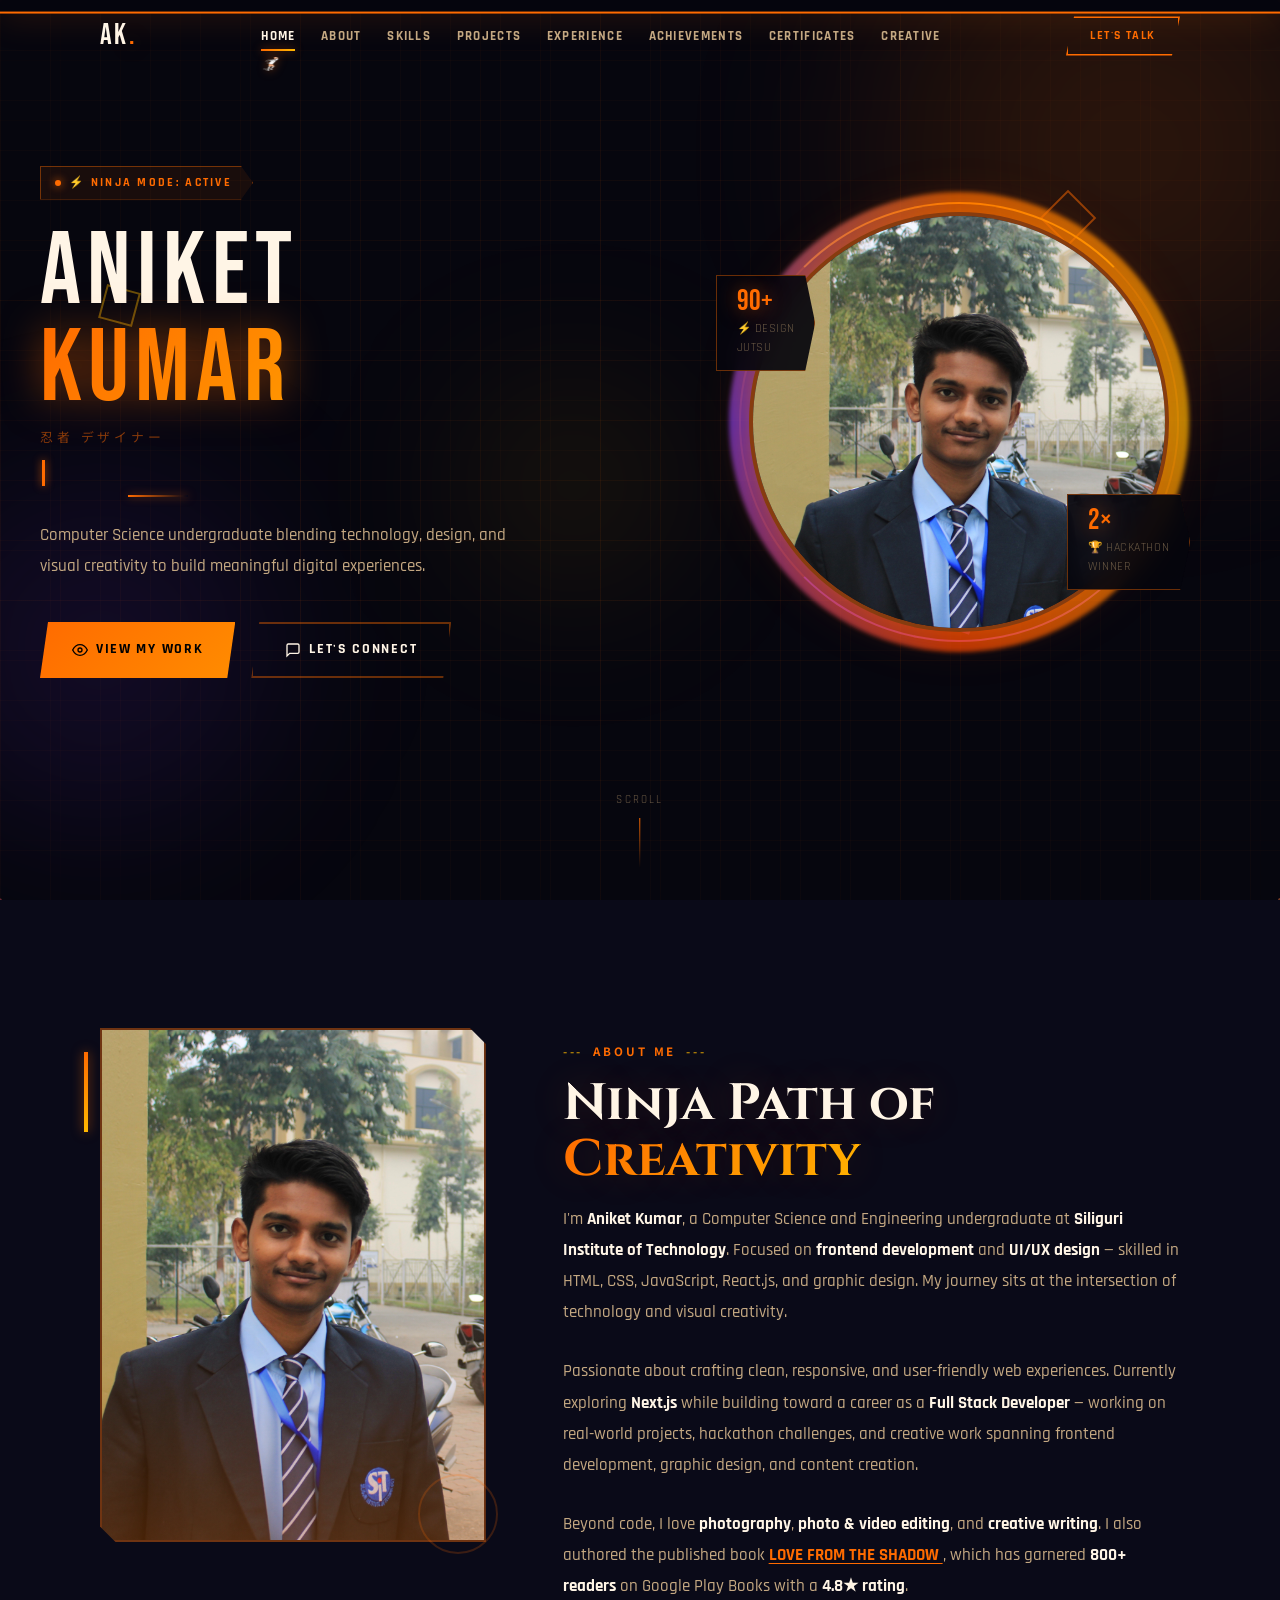
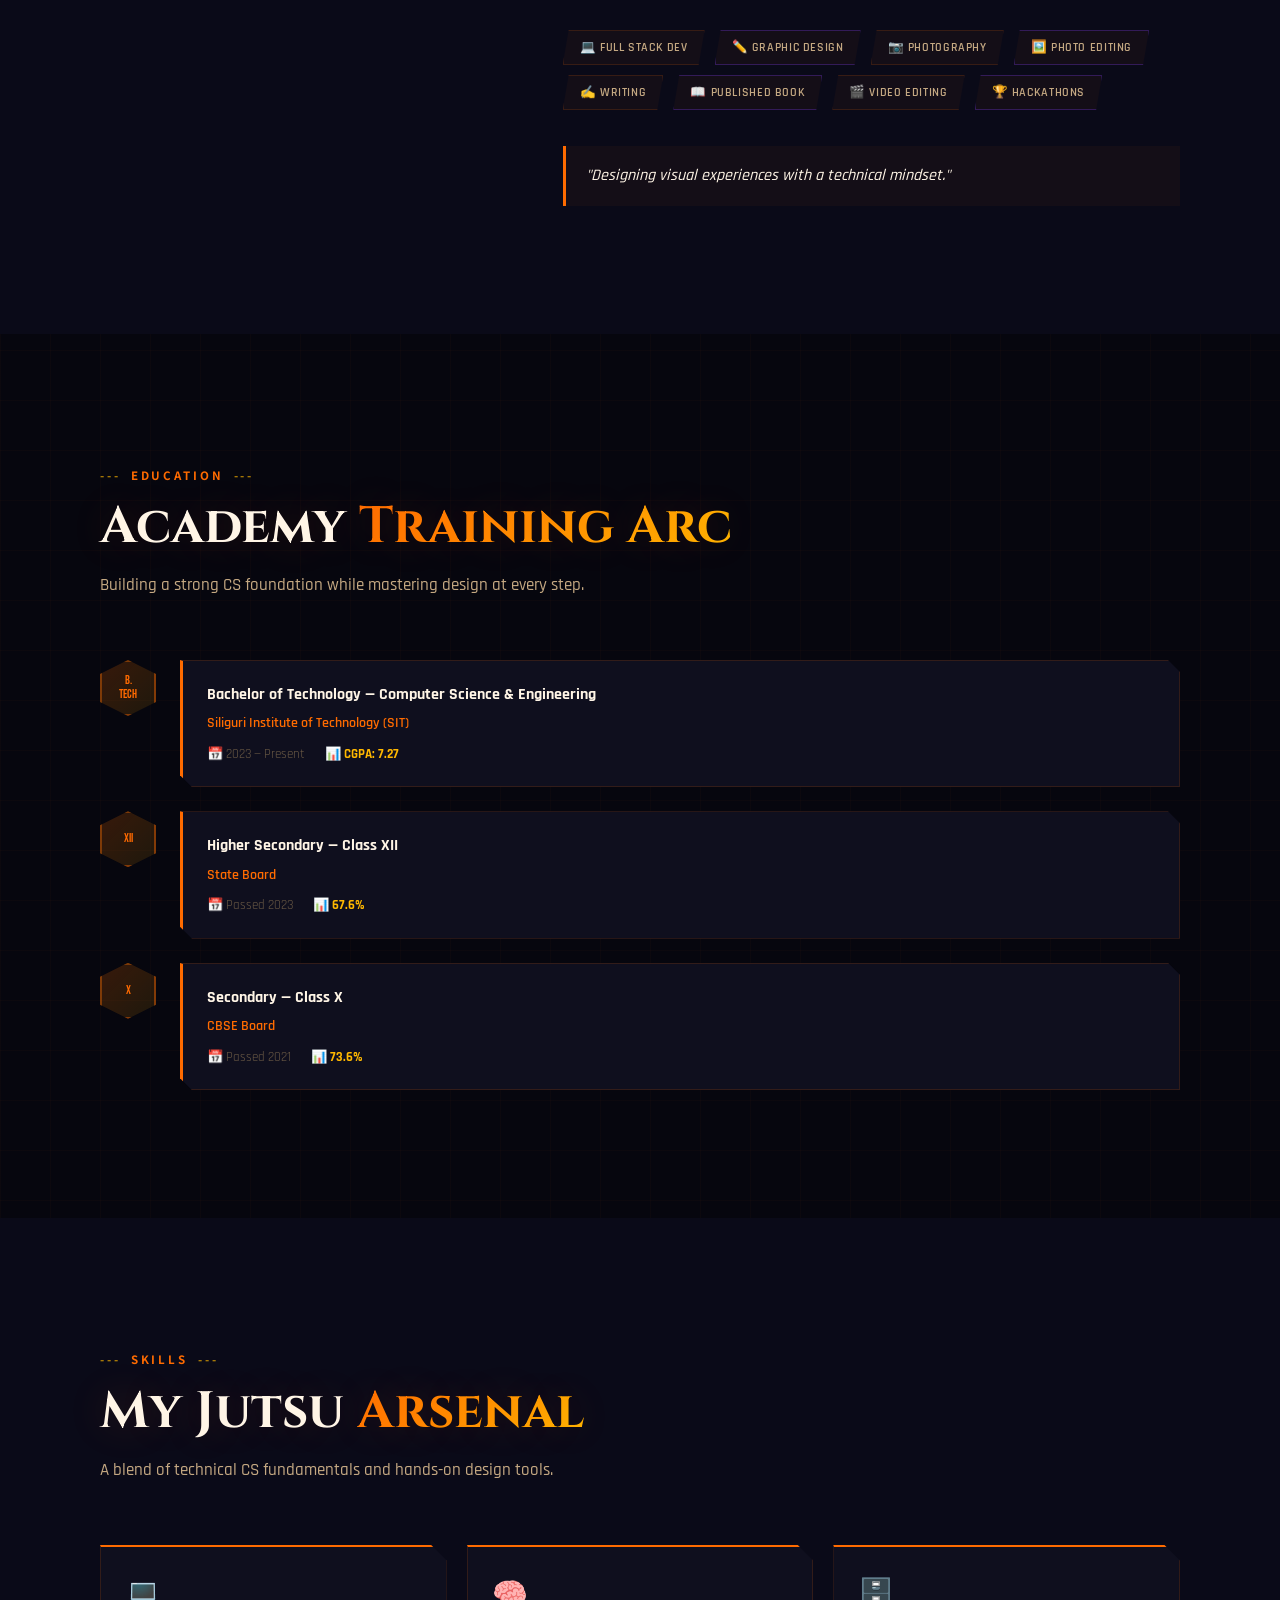
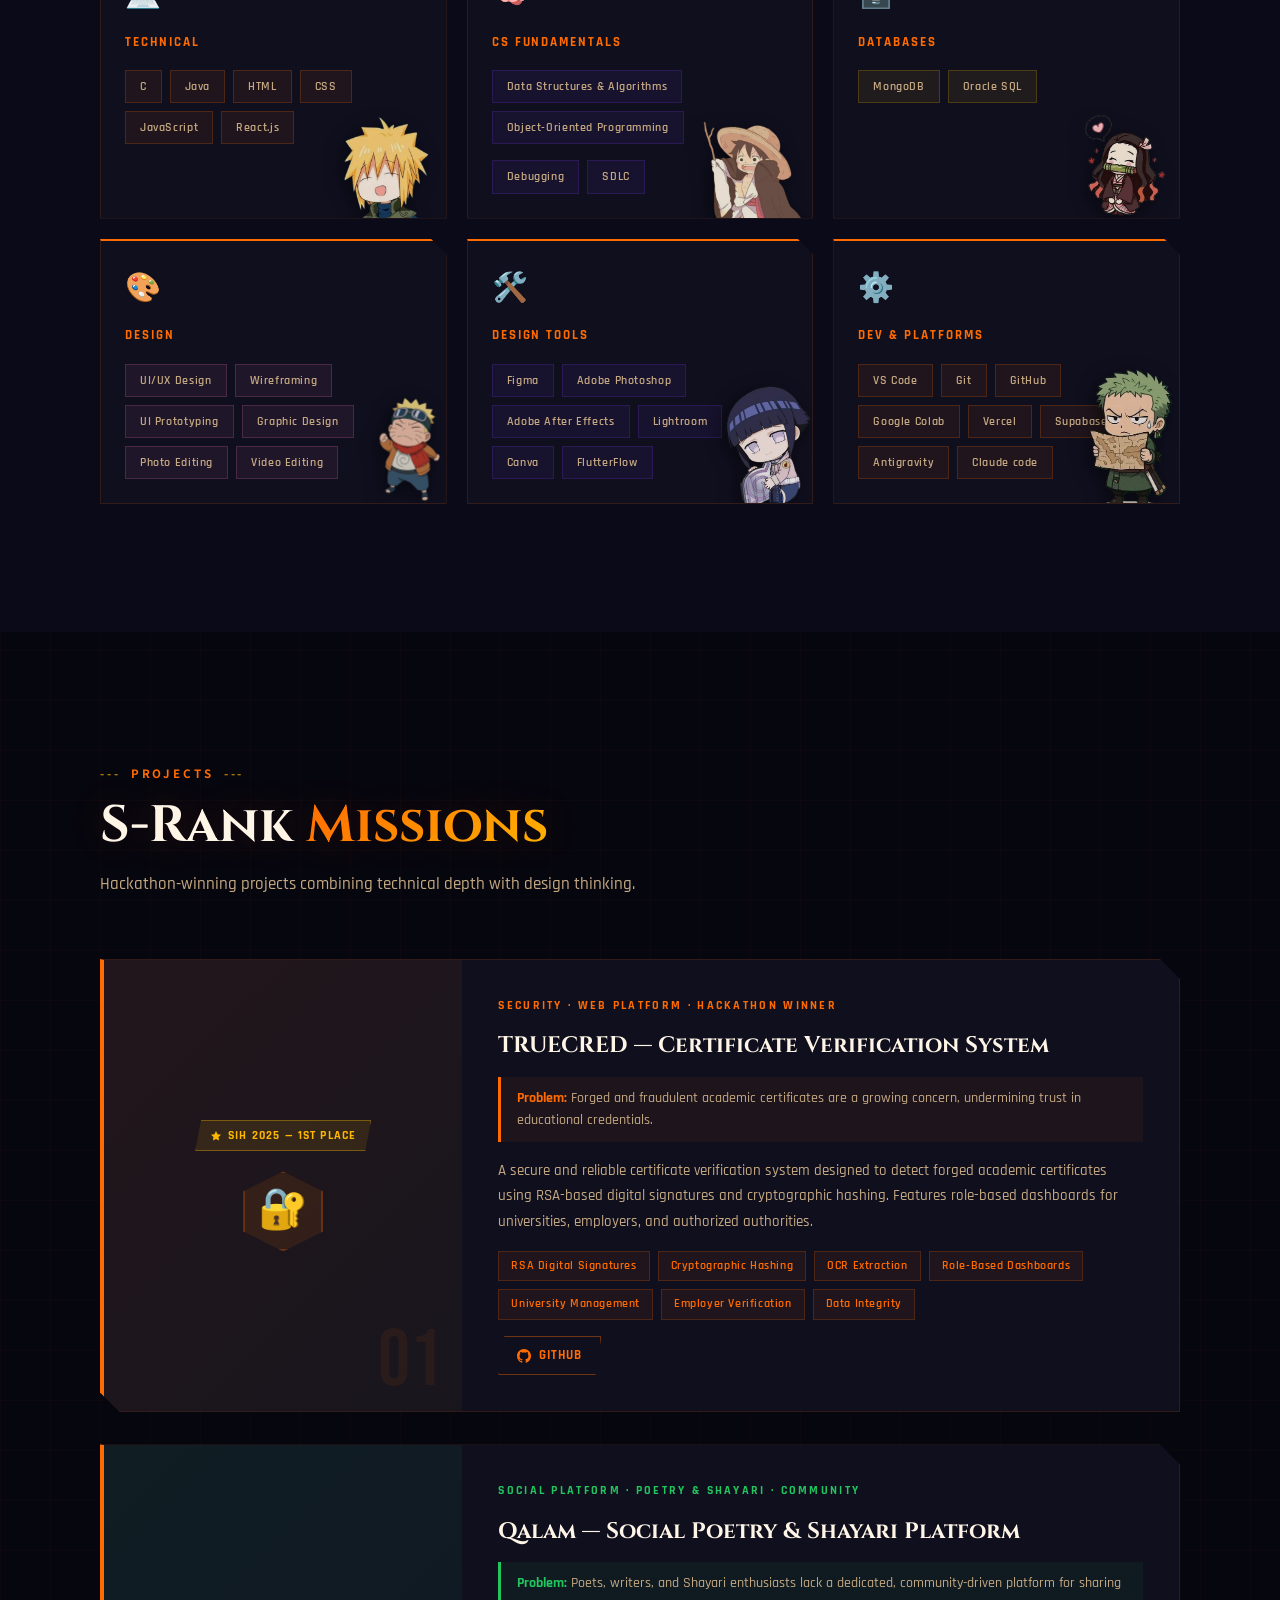
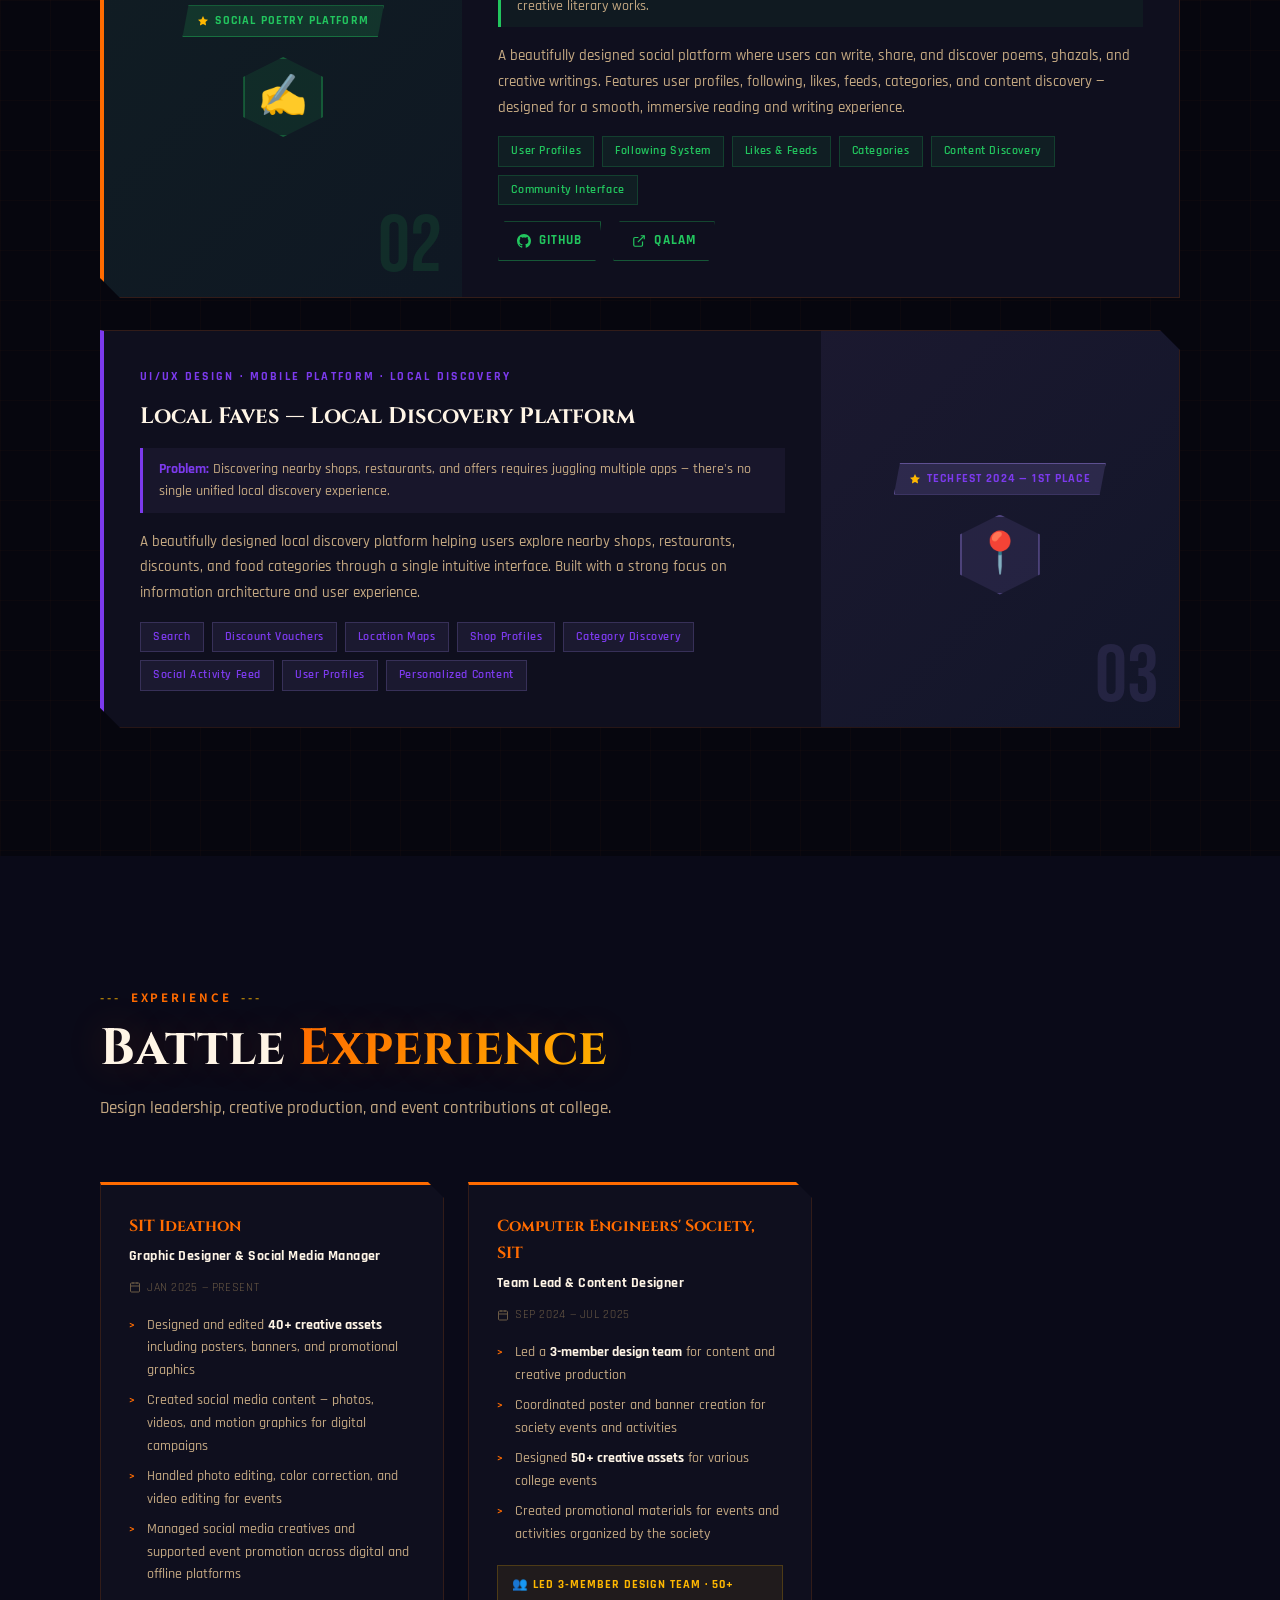
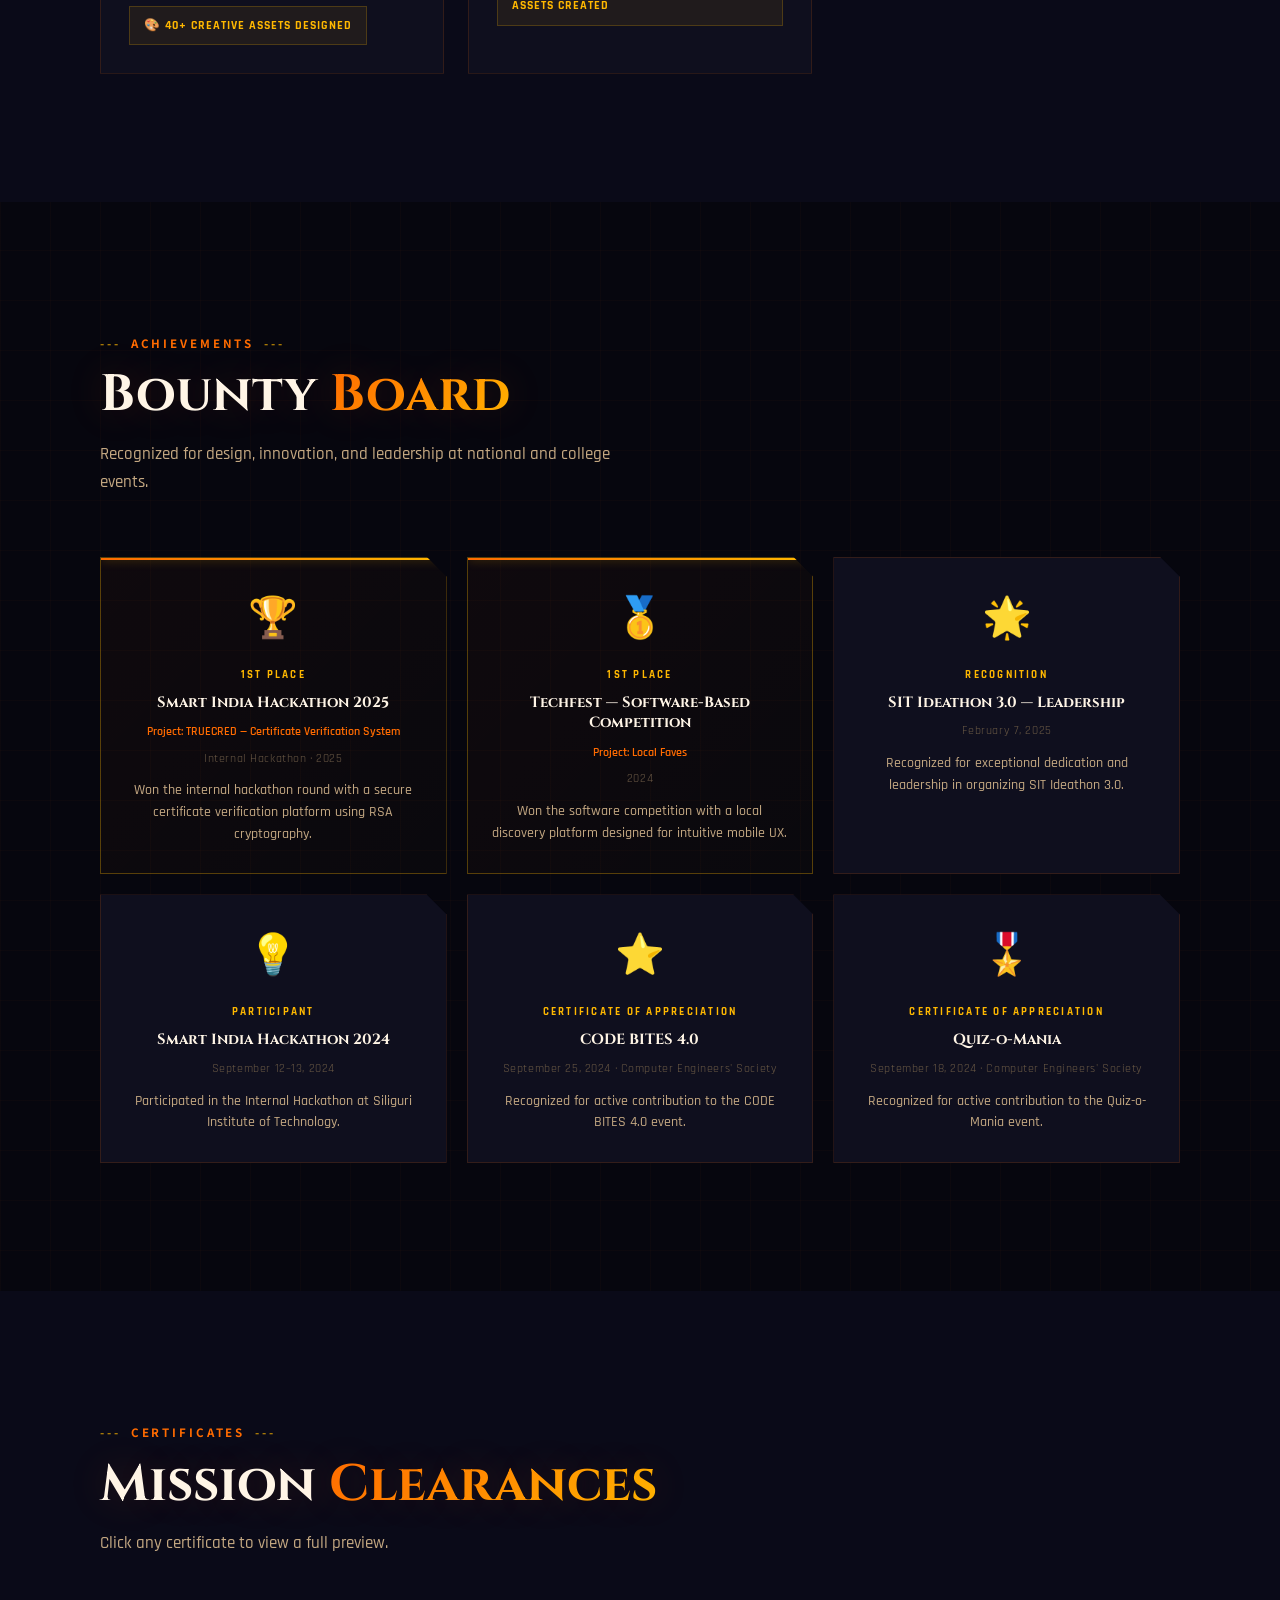
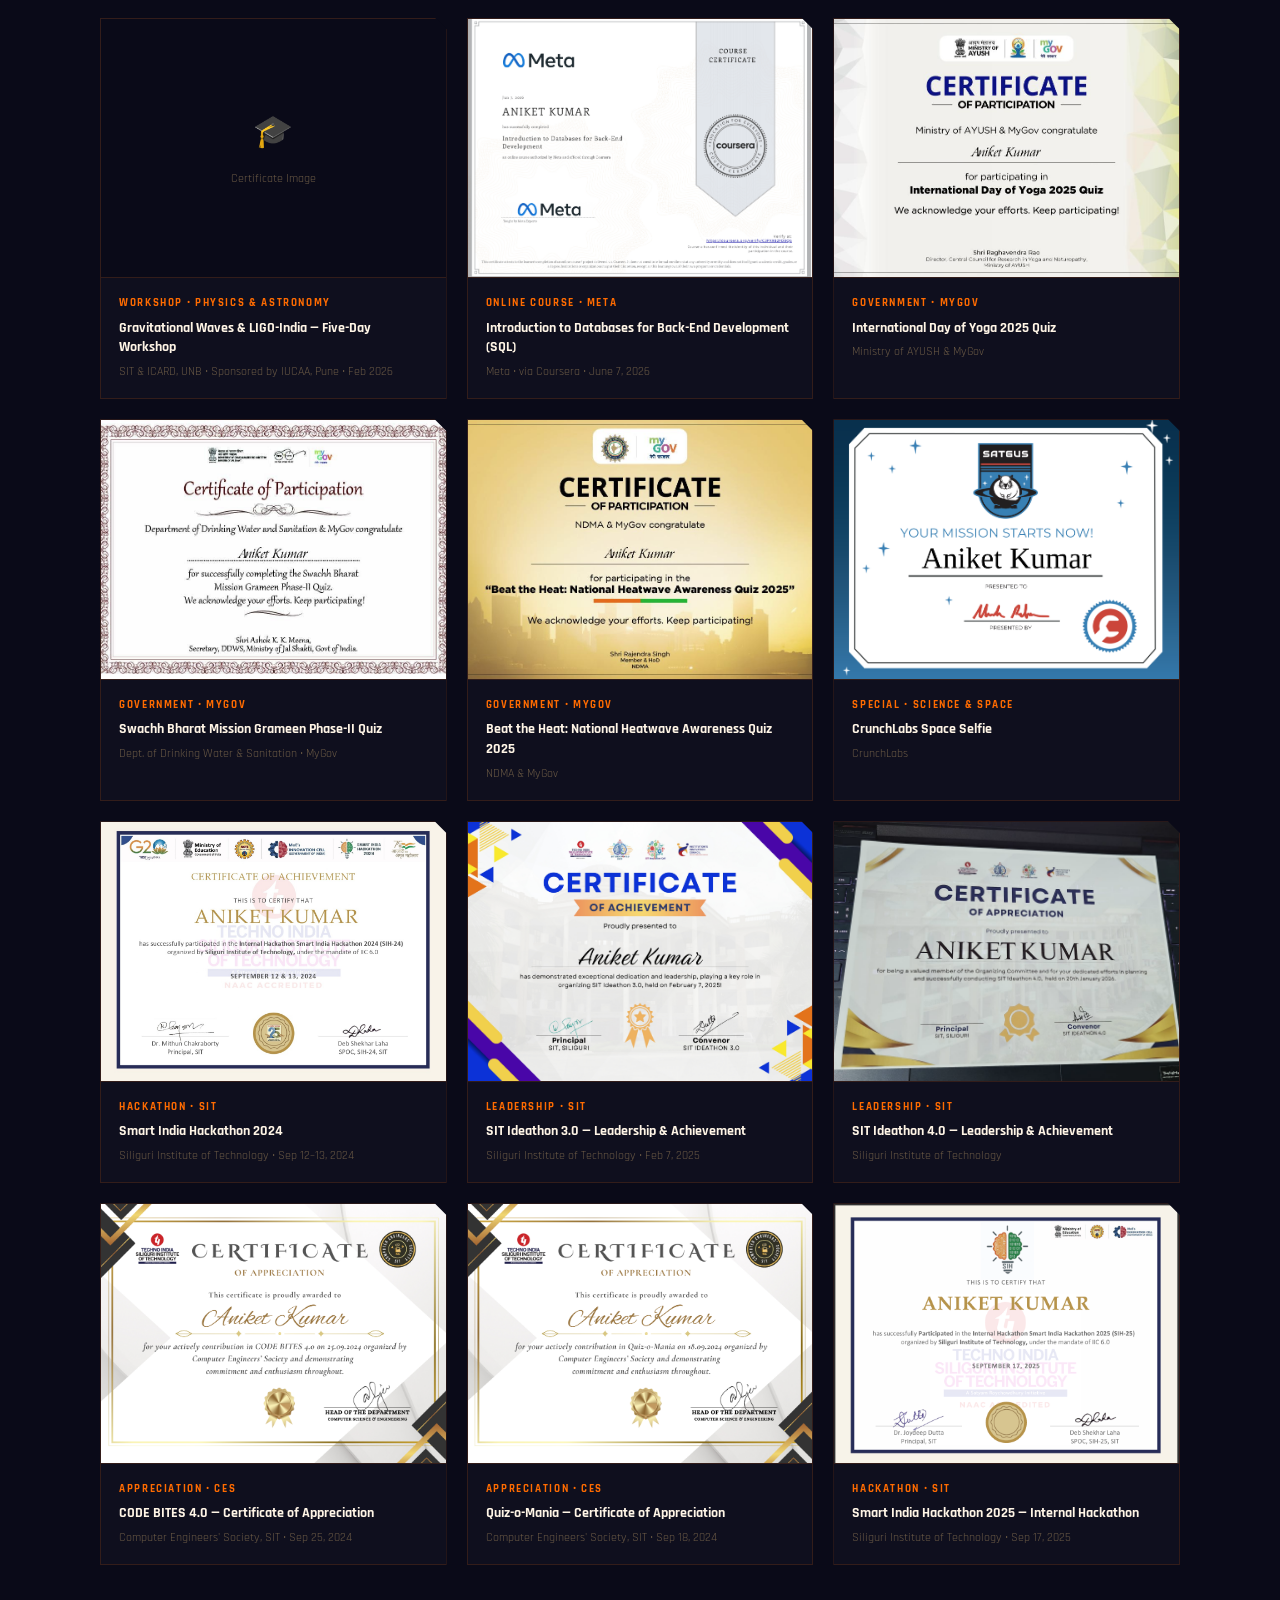
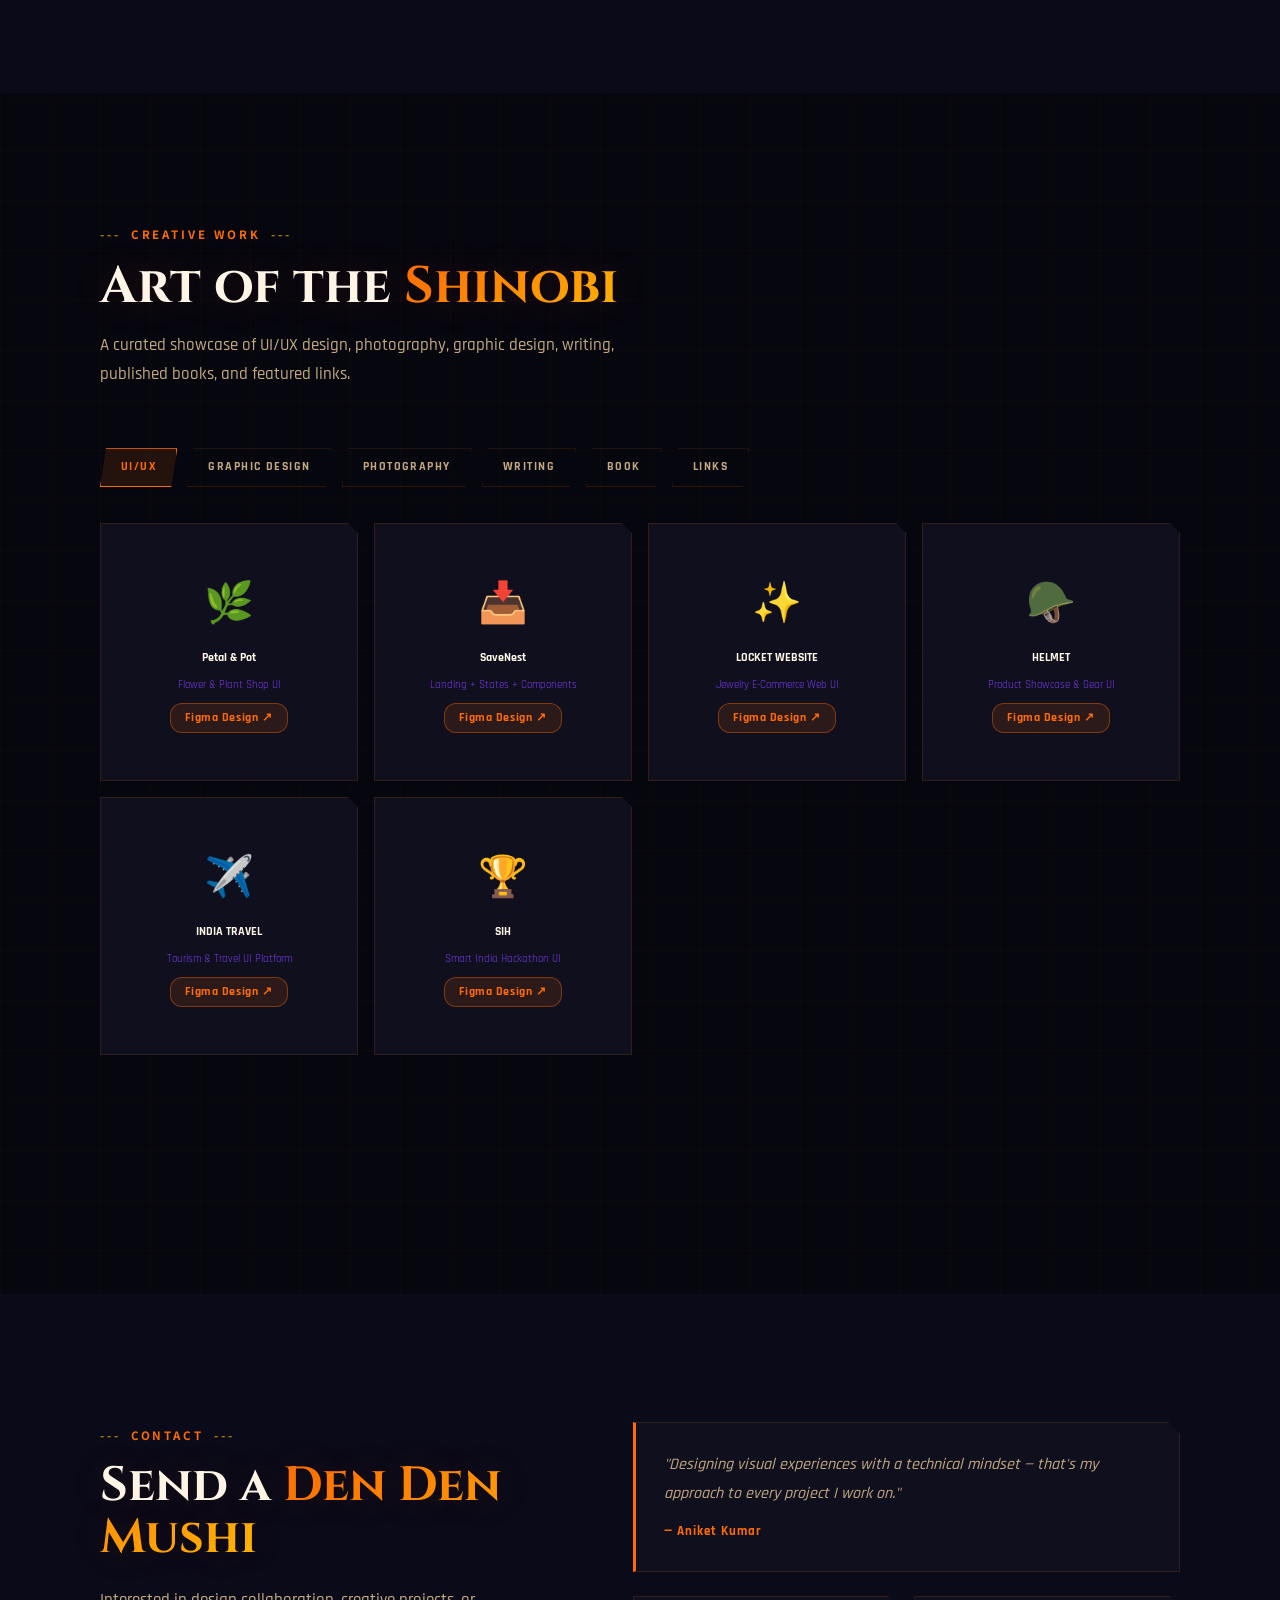
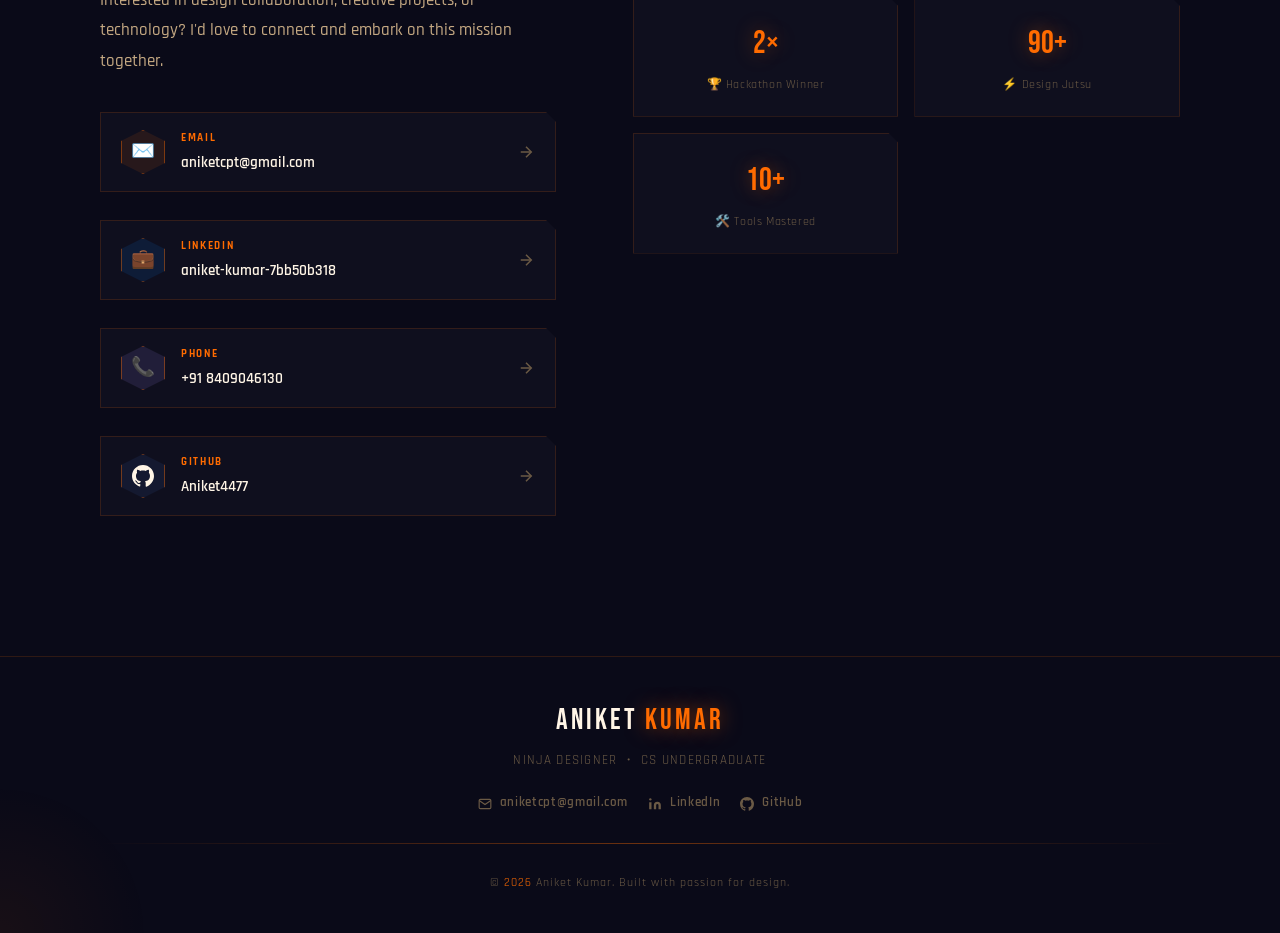
==== index.html @ dc0fbf89 "Update Book section card aspect ratio to 4:5" ====
<!DOCTYPE html>
<html lang="en">

<head>
  <meta charset="UTF-8" />
  <meta name="viewport" content="width=device-width, initial-scale=1.0" />
  <meta name="description"
    content="Aniket Kumar — Aspiring Full Stack Developer and Computer Science undergraduate. Portfolio showcasing web development, UI/UX design, graphic design, photography, and technology projects." />
  <meta name="keywords"
    content="Aniket Kumar, Full Stack Developer, Portfolio, Web Development, UI UX Design, Graphic Design, Photography, SIT, Computer Science" />
  <meta name="author" content="Aniket Kumar" />
  <meta property="og:title" content="Aniket Kumar — Aspiring Full Stack Developer" />
  <meta property="og:description"
    content="Computer Science undergraduate blending technology, web development, and visual creativity to build meaningful digital experiences." />
  <meta property="og:type" content="website" />
  <title>Aniket Kumar — Full Stack Developer & Designer | Portfolio</title>
  <link rel="stylesheet" href="style.css" />
  <link rel="preconnect" href="https://fonts.googleapis.com" />
  <link rel="preconnect" href="https://fonts.gstatic.com" crossorigin />
  <link
    href="https://fonts.googleapis.com/css2?family=Cinzel:wght@400;600;700;800;900&family=Noto+Sans+JP:wght@300;400;500;700;900&family=Rajdhani:wght@400;500;600;700&family=Bebas+Neue&family=Orbitron:wght@400;600;700;900&display=swap"
    rel="stylesheet" />
</head>

<body>

  <!-- Scroll progress bar -->
  <div id="scroll-progress" role="progressbar" aria-label="Page scroll progress"></div>

  <!-- Particle canvas -->
  <canvas id="particles-canvas" aria-hidden="true"></canvas>

  <!-- ============================================================
     NAVIGATION
     ============================================================ -->
  <nav id="navbar" role="navigation" aria-label="Main navigation">
    <div class="container nav-inner">
      <a href="#home" class="nav-logo" aria-label="Aniket Kumar — Home">AK<span>.</span></a>

      <ul class="nav-links" role="list" style="position: relative;">
        <li id="ninja-runner-container"
          style="position: absolute; top: 28px; left: 0; pointer-events: none; transition: left 0.4s cubic-bezier(0.34, 1.56, 0.64, 1); opacity: 0; z-index: 10;">
          <img id="ninja-runner" src="ninja.gif" alt=""
            style="height: 30px; width: auto; filter: drop-shadow(0 0 5px rgba(255,107,0,0.5)); transform: scaleX(-1);" />
        </li>
        <li><a href="#home" class="nav-link" data-section="home">Home</a></li>
        <li><a href="#about" class="nav-link" data-section="about">About</a></li>
        <li><a href="#skills" class="nav-link" data-section="skills">Skills</a></li>
        <li><a href="#projects" class="nav-link" data-section="projects">Projects</a></li>
        <li><a href="#experience" class="nav-link" data-section="experience">Experience</a></li>
        <li><a href="#achievements" class="nav-link" data-section="achievements">Achievements</a></li>
        <li><a href="#certificates" class="nav-link" data-section="certificates">Certificates</a></li>
        <li><a href="#creative" class="nav-link" data-section="creative">Creative</a></li>
      </ul>

      <a href="#contact" class="nav-cta" aria-label="Go to contact section">Let's Talk</a>

      <button id="nav-hamburger" class="nav-hamburger" aria-label="Toggle mobile menu" aria-expanded="false"
        aria-controls="nav-mobile">
        <span></span>
        <span></span>
        <span></span>
      </button>
    </div>
  </nav>

  <!-- Mobile menu -->
  <div id="nav-mobile" class="nav-mobile" role="menu" aria-label="Mobile navigation">
    <a href="#home" class="nav-link" role="menuitem">Home</a>
    <a href="#about" class="nav-link" role="menuitem">About</a>
    <a href="#skills" class="nav-link" role="menuitem">Skills</a>
    <a href="#projects" class="nav-link" role="menuitem">Projects</a>
    <a href="#experience" class="nav-link" role="menuitem">Experience</a>
    <a href="#achievements" class="nav-link" role="menuitem">Achievements</a>
    <a href="#certificates" class="nav-link" role="menuitem">Certificates</a>
    <a href="#creative" class="nav-link" role="menuitem">Creative Work</a>
    <a href="#contact" class="nav-link" role="menuitem">Contact</a>
  </div>


  <!-- ============================================================
     HERO SECTION
     ============================================================ -->
  <section id="home" class="section" aria-label="Introduction">
    <!-- Hover Spotlight Background -->
    <div id="hover-background" aria-hidden="true"></div>

    <!-- Background effects -->
    <div class="hero-orb hero-orb-1" aria-hidden="true"></div>
    <div class="hero-orb hero-orb-2" aria-hidden="true"></div>
    <div class="hero-orb hero-orb-3" aria-hidden="true"></div>

    <div class="hero-shape hero-shape-1" aria-hidden="true"></div>
    <div class="hero-shape hero-shape-2" aria-hidden="true"></div>
    <div class="hero-shape hero-shape-3" aria-hidden="true"></div>
    <div class="hero-shape hero-shape-4" aria-hidden="true"></div>

    <div class="container hero-inner">

      <!-- Text side -->
      <div class="hero-text">
        <div class="hero-badge" aria-label="Status">
          <span class="dot" aria-hidden="true"></span>
          ⚡ Ninja Mode: Active
        </div>

        <h1 class="hero-name">
          ANIKET<br><span class="highlight">KUMAR</span>
        </h1>
        <!-- Anime JP subtitle -->
        <div
          style="font-family:'Noto Sans JP',sans-serif; font-size:0.8rem; letter-spacing:0.3em; color:rgba(255,107,0,0.5); margin-bottom:4px; margin-top:-8px;">
          忍者 デザイナー</div>

        <p class="hero-role" aria-live="polite">
          <span id="typewriter" aria-label="Aspiring Full Stack Developer"></span><span class="cursor"
            aria-hidden="true"></span>
        </p>

        <p class="hero-tagline">
          Computer Science undergraduate blending technology, design, and visual
          creativity to build meaningful digital experiences.
        </p>

        <div class="hero-actions">
          <a href="#projects" class="btn btn-primary" id="hero-view-work">
            <svg width="16" height="16" fill="none" stroke="currentColor" stroke-width="2" viewBox="0 0 24 24"
              aria-hidden="true">
              <path d="M1 12s4-8 11-8 11 8 11 8-4 8-11 8-11-8-11-8z" />
              <circle cx="12" cy="12" r="3" />
            </svg>
            View My Work
          </a>
          <a href="#contact" class="btn btn-outline" id="hero-connect">
            <svg width="16" height="16" fill="none" stroke="currentColor" stroke-width="2" viewBox="0 0 24 24"
              aria-hidden="true">
              <path d="M21 15a2 2 0 0 1-2 2H7l-4 4V5a2 2 0 0 1 2-2h14a2 2 0 0 1 2 2z" />
            </svg>
            Let's Connect
          </a>
        </div>
      </div>

      <!-- Visual side -->
      <div class="hero-visual">
        <div class="hero-photo-wrap">
          <div class="hero-photo-bg" aria-hidden="true"></div>
          <div class="hero-photo-inner">
            <!-- Replace me.jpg with the actual photo file -->
            <img src="me.jpg" alt="Aniket Kumar — Full Stack Developer &amp; Designer"
              onerror="this.style.display='none'; this.nextElementSibling.style.display='flex';" />
            <div class="hero-photo-placeholder" style="display:none;" aria-hidden="true">
              <svg viewBox="0 0 24 24" fill="none" stroke="currentColor" stroke-width="1.5">
                <path d="M20 21v-2a4 4 0 0 0-4-4H8a4 4 0 0 0-4 4v2" />
                <circle cx="12" cy="7" r="4" />
              </svg>
              <span>Add me.jpg to the<br>portfolio folder</span>
            </div>
          </div>

          <!-- Floating stat cards -->
          <div class="hero-stat hero-stat-1" aria-label="2 hackathon wins">
            <div class="hero-stat-num">2×</div>
            <div class="hero-stat-label">🏆 Hackathon<br>Winner</div>
          </div>
          <div class="hero-stat hero-stat-2" aria-label="50+ design assets created">
            <div class="hero-stat-num">90+</div>
            <div class="hero-stat-label">⚡ Design<br>Jutsu</div>
          </div>
        </div>
      </div>

    </div>

    <div class="hero-scroll" aria-hidden="true">
      <span>Scroll</span>
      <div class="hero-scroll-line"></div>
    </div>
  </section>


  <!-- ============================================================
     ABOUT SECTION
     ============================================================ -->
  <section id="about" class="section section--alt" aria-label="About Aniket Kumar">
    <div class="container">
      <div class="about-grid">

        <!-- Photo col -->
        <div class="about-photo-col reveal-left">
          <div class="about-accent-bar" aria-hidden="true"></div>
          <div class="about-photo-frame">
            <img src="me.jpg" alt="Aniket Kumar in SIT college formal attire"
              onerror="this.style.display='none'; this.nextElementSibling.style.display='flex';" />
            <div class="about-placeholder" style="display:none;" aria-hidden="true">
              <svg width="48" height="48" viewBox="0 0 24 24" fill="none" stroke="currentColor" stroke-width="1.5"
                style="opacity:0.4">
                <path d="M20 21v-2a4 4 0 0 0-4-4H8a4 4 0 0 0-4 4v2" />
                <circle cx="12" cy="7" r="4" />
              </svg>
              <span>Add me.jpg to<br>the portfolio folder</span>
            </div>
          </div>
          <div class="about-accent-dot" aria-hidden="true"></div>
        </div>

        <!-- Text col -->
        <div class="about-text reveal-right">
          <div class="section-label" aria-hidden="true">About Me</div>
          <h2 class="section-title">Ninja Path of <span>Creativity</span></h2>

          <p class="about-bio">
            I'm <strong>Aniket Kumar</strong>, a Computer Science and Engineering undergraduate at
            <strong>Siliguri Institute of Technology</strong>. Focused on <strong>frontend development</strong>
            and <strong>UI/UX design</strong> — skilled in HTML, CSS, JavaScript, React.js, and graphic design.
            My journey sits at the intersection of technology and visual creativity.
          </p>
          <p class="about-bio">
            Passionate about crafting clean, responsive, and user-friendly web experiences. Currently
            exploring <strong>Next.js</strong> while building toward a career as a
            <strong>Full Stack Developer</strong> — working on real-world projects, hackathon challenges,
            and creative work spanning frontend development, graphic design, and content creation.
          </p>
          <p class="about-bio">
            Beyond code, I love <strong>photography</strong>, <strong>photo &amp; video editing</strong>, and <strong>creative writing</strong>.
            I also authored the published book
            <a href="https://play.google.com/store/books/details/Aniket_Kumar_LOVE_FROM_THE_SHADOW?id=5kbOEQAAQBAJ&hl=en_IN"
              target="_blank" rel="noopener noreferrer" class="book-highlight-link"
              style="color: var(--chakra-orange); font-weight: 700; text-decoration: underline; text-underline-offset: 3px;"
              aria-label="Read Love From The Shadow on Google Play Books (opens in new tab)">
              LOVE FROM THE SHADOW
            </a>, which has garnered <strong>800+ readers</strong> on Google Play Books with a
            <strong>4.8★ rating</strong>.
          </p>

          <!-- Interest chips -->
          <div class="about-interests" aria-label="Interests and skills">
            <span class="interest-chip">💻 Full Stack Dev</span>
            <span class="interest-chip purple">✏️ Graphic Design</span>
            <span class="interest-chip">📷 Photography</span>
            <span class="interest-chip purple">🖼️ Photo Editing</span>
            <span class="interest-chip">✍️ Writing</span>
            <span class="interest-chip purple">📖 Published Book</span>
            <span class="interest-chip">🎬 Video Editing</span>
            <span class="interest-chip purple">🏆 Hackathons</span>
          </div>

          <!-- Positioning statement -->
          <div class="about-statement">
            <p>"Designing visual experiences with a technical mindset."</p>
          </div>
        </div>

      </div>
    </div>
  </section>


  <!-- ============================================================
     EDUCATION SECTION
     ============================================================ -->
  <section id="education" class="section" aria-label="Education">
    <div class="container">
      <div class="reveal">
        <div class="section-label" aria-hidden="true">Education</div>
        <h2 class="section-title">Academy <span>Training Arc</span></h2>
        <p class="section-sub">Building a strong CS foundation while mastering design at every step.</p>
      </div>

      <div class="edu-timeline" role="list">

        <!-- BTech -->
        <div class="edu-item reveal delay-1" role="listitem">
          <div class="edu-dot" aria-hidden="true">B.<br>Tech</div>
          <div class="edu-card">
            <div class="edu-degree">Bachelor of Technology — Computer Science &amp; Engineering</div>
            <div class="edu-institution">Siliguri Institute of Technology (SIT)</div>
            <div class="edu-meta">
              <span>📅 2023 — Present</span>
              <span class="edu-percentage">📊 CGPA: 7.27</span>
            </div>
          </div>
        </div>

        <!-- XII -->
        <div class="edu-item reveal delay-2" role="listitem">
          <div class="edu-dot" aria-hidden="true">XII</div>
          <div class="edu-card">
            <div class="edu-degree">Higher Secondary — Class XII</div>
            <div class="edu-institution">State Board</div>
            <div class="edu-meta">
              <span>📅 Passed 2023</span>
              <span class="edu-percentage">📊 67.6%</span>
            </div>
          </div>
        </div>

        <!-- X -->
        <div class="edu-item reveal delay-3" role="listitem">
          <div class="edu-dot" aria-hidden="true">X</div>
          <div class="edu-card">
            <div class="edu-degree">Secondary — Class X</div>
            <div class="edu-institution">CBSE Board</div>
            <div class="edu-meta">
              <span>📅 Passed 2021</span>
              <span class="edu-percentage">📊 73.6%</span>
            </div>
          </div>
        </div>

      </div>
    </div>
  </section>


  <!-- ============================================================
     SKILLS SECTION
     ============================================================ -->
  <section id="skills" class="section section--alt" aria-label="Skills and tools">
    <div class="container">
      <div class="reveal">
        <div class="section-label" aria-hidden="true">Skills</div>
        <h2 class="section-title">My Jutsu <span>Arsenal</span></h2>
        <p class="section-sub">A blend of technical CS fundamentals and hands-on design tools.</p>
      </div>

      <div class="skills-grid">

        <!-- Programming -->
        <div class="skill-category reveal delay-1">
          <div class="skill-cat-icon" aria-hidden="true">💻</div>
          <div class="skill-cat-title">Technical</div>
          <div class="skill-tags">
            <span class="skill-tag">C</span>
            <span class="skill-tag">Java</span>
            <span class="skill-tag">HTML</span>
            <span class="skill-tag">CSS</span>
            <span class="skill-tag">JavaScript</span>
            <span class="skill-tag">React.js</span>
          </div>
          <img src="images/1.png" alt="" class="skill-anime-char" />
        </div>

        <!-- CS Fundamentals -->
        <div class="skill-category reveal delay-2">
          <div class="skill-cat-icon purple" aria-hidden="true">🧠</div>
          <div class="skill-cat-title">CS Fundamentals</div>
          <div class="skill-tags">
            <span class="skill-tag purple">Data Structures &amp; Algorithms</span>
            <span class="skill-tag purple">Object-Oriented Programming</span>
            <div style="flex-basis: 100%; height: 0; margin: 0;"></div>
            <span class="skill-tag purple">Debugging</span>
            <span class="skill-tag purple">SDLC</span>
          </div>
          <img src="images/2.png" alt="" class="skill-anime-char" />
        </div>

        <!-- Databases -->
        <div class="skill-category reveal delay-3">
          <div class="skill-cat-icon warm" aria-hidden="true">🗄️</div>
          <div class="skill-cat-title">Databases</div>
          <div class="skill-tags">
            <span class="skill-tag warm">MongoDB</span>
            <span class="skill-tag warm">Oracle SQL</span>
          </div>
          <img src="images/3.png" alt="" class="skill-anime-char" />
        </div>

        <!-- Design -->
        <div class="skill-category reveal delay-1">
          <div class="skill-cat-icon pink" aria-hidden="true">🎨</div>
          <div class="skill-cat-title">Design</div>
          <div class="skill-tags">
            <span class="skill-tag pink">UI/UX Design</span>
            <span class="skill-tag pink">Wireframing</span>
            <span class="skill-tag pink">UI Prototyping</span>
            <span class="skill-tag pink">Graphic Design</span>
            <span class="skill-tag pink">Photo Editing</span>
            <span class="skill-tag pink">Video Editing</span>
          </div>
          <img src="images/4.png" alt="" class="skill-anime-char" />
        </div>

        <!-- Design Tools -->
        <div class="skill-category reveal delay-2">
          <div class="skill-cat-icon purple" aria-hidden="true">🛠️</div>
          <div class="skill-cat-title">Design Tools</div>
          <div class="skill-tags">
            <span class="skill-tag purple">Figma</span>
            <span class="skill-tag purple">Adobe Photoshop</span>
            <span class="skill-tag purple">Adobe After Effects</span>
            <span class="skill-tag purple">Lightroom</span>
            <span class="skill-tag purple">Canva</span>
            <span class="skill-tag purple">FlutterFlow</span>
          </div>
          <img src="images/5.png" alt="" class="skill-anime-char" />
        </div>

        <!-- Dev Tools -->
        <div class="skill-category reveal delay-3">
          <div class="skill-cat-icon" aria-hidden="true">⚙️</div>
          <div class="skill-cat-title">Dev &amp; Platforms</div>
          <div class="skill-tags">
            <span class="skill-tag">VS Code</span>
            <span class="skill-tag">Git</span>
            <span class="skill-tag">GitHub</span>
            <span class="skill-tag">Google Colab</span>
            <span class="skill-tag">Vercel</span>
            <span class="skill-tag">Supabase</span>
            <span class="skill-tag">Antigravity</span>
            <span class="skill-tag">Claude code</span>
          </div>
          <img src="images/6.png" alt="" class="skill-anime-char" />
        </div>

      </div>
    </div>
  </section>


  <!-- ============================================================
     PROJECTS SECTION
     ============================================================ -->
  <section id="projects" class="section" aria-label="Projects">
    <div class="container">
      <div class="reveal">
        <div class="section-label" aria-hidden="true">Projects</div>
        <h2 class="section-title">S-Rank <span>Missions</span></h2>
        <p class="section-sub">Hackathon-winning projects combining technical depth with design thinking.</p>
      </div>

      <div class="projects-wrap">

        <!-- PROJECT 1: TRUECRED -->
        <article class="project-card reveal" aria-label="TRUECRED project">
          <div class="project-visual">
            <div class="project-badge" aria-label="Award">
              <svg viewBox="0 0 24 24" fill="currentColor" aria-hidden="true">
                <path
                  d="M12 2l3.09 6.26L22 9.27l-5 4.87 1.18 6.88L12 17.77l-6.18 3.25L7 14.14 2 9.27l6.91-1.01L12 2z" />
              </svg>
              SIH 2025 — 1st Place
            </div>
            <div class="project-icon-wrap" aria-hidden="true">🔐</div>
            <div class="project-num" aria-hidden="true">01</div>
          </div>

          <div class="project-content">
            <div class="project-category">Security · Web Platform · Hackathon Winner</div>
            <h3 class="project-title">TRUECRED — Certificate Verification System</h3>

            <div class="project-problem">
              <strong>Problem:</strong> Forged and fraudulent academic certificates are a growing concern,
              undermining trust in educational credentials.
            </div>

            <p class="project-desc">
              A secure and reliable certificate verification system designed to detect forged academic certificates
              using RSA-based digital signatures and cryptographic hashing. Features role-based dashboards for
              universities, employers, and authorized authorities.
            </p>

            <div class="project-features" aria-label="Key features">
              <span class="project-feature-tag">RSA Digital Signatures</span>
              <span class="project-feature-tag">Cryptographic Hashing</span>
              <span class="project-feature-tag">OCR Extraction</span>
              <span class="project-feature-tag">Role-Based Dashboards</span>
              <span class="project-feature-tag">University Management</span>
              <span class="project-feature-tag">Employer Verification</span>
              <span class="project-feature-tag">Data Integrity</span>
            </div>

            <div class="project-actions">
              <a href="https://github.com/trurecred6-creator/Truecred-1.git" target="_blank" rel="noopener noreferrer"
                class="project-link" aria-label="View TRUECRED on GitHub">
                <svg width="14" height="14" fill="currentColor" viewBox="0 0 24 24" aria-hidden="true">
                  <path
                    d="M12 0C5.37 0 0 5.37 0 12c0 5.3 3.438 9.8 8.205 11.385.6.113.82-.258.82-.577 0-.285-.01-1.04-.015-2.04-3.338.724-4.042-1.61-4.042-1.61C4.422 18.07 3.633 17.7 3.633 17.7c-1.087-.744.084-.729.084-.729 1.205.084 1.838 1.236 1.838 1.236 1.07 1.835 2.809 1.305 3.495.998.108-.776.417-1.305.76-1.605-2.665-.3-5.466-1.332-5.466-5.93 0-1.31.465-2.38 1.235-3.22-.135-.303-.54-1.523.105-3.176 0 0 1.005-.322 3.3 1.23.96-.267 1.98-.399 3-.405 1.02.006 2.04.138 3 .405 2.28-1.552 3.285-1.23 3.285-1.23.645 1.653.24 2.873.12 3.176.765.84 1.23 1.91 1.23 3.22 0 4.61-2.805 5.625-5.475 5.92.42.36.81 1.096.81 2.22 0 1.606-.015 2.896-.015 3.286 0 .315.21.69.825.57C20.565 21.795 24 17.295 24 12c0-6.63-5.37-12-12-12" />
                </svg>
                GitHub
              </a>
            </div>
          </div>
        </article>


        <!-- PROJECT 2: QALAM -->
        <article class="project-card reveal" aria-label="Qalam project">
          <div class="project-visual"
            style="background: linear-gradient(135deg, rgba(34,197,94,0.08), rgba(16,185,129,0.05));">
            <div class="project-badge"
              style="background: rgba(34,197,94,0.15); border-color: rgba(34,197,94,0.4); color: #22c55e;"
              aria-label="Platform Type">
              <svg viewBox="0 0 24 24" fill="currentColor" aria-hidden="true">
                <path d="M12 2l3.09 6.26L22 9.27l-5 4.87 1.18 6.88L12 17.77l-6.18 3.25L7 14.14 2 9.27l6.91-1.01L12 2z" />
              </svg>
              Social Poetry Platform
            </div>
            <div class="project-icon-wrap"
              style="background:rgba(34,197,94,0.1); border-color: rgba(34,197,94,0.3);" aria-hidden="true">✍️</div>
            <div class="project-num" style="color: rgba(34,197,94,0.12);" aria-hidden="true">02</div>
          </div>

          <div class="project-content">
            <div class="project-category" style="color: #22c55e;">Social Platform · Poetry &amp; Shayari · Community</div>
            <h3 class="project-title">Qalam — Social Poetry &amp; Shayari Platform</h3>

            <div class="project-problem"
              style="border-left-color: #22c55e; background: rgba(34,197,94,0.06);">
              <strong style="color: #22c55e;">Problem:</strong> Poets, writers, and Shayari enthusiasts lack a
              dedicated, community-driven platform for sharing creative literary works.
            </div>

            <p class="project-desc">
              A beautifully designed social platform where users can write, share, and discover poems, ghazals,
              and creative writings. Features user profiles, following, likes, feeds, categories, and content
              discovery — designed for a smooth, immersive reading and writing experience.
            </p>

            <div class="project-features" aria-label="Key features">
              <span class="project-feature-tag"
                style="background: rgba(34,197,94,0.08); border-color: rgba(34,197,94,0.2); color: #22c55e;">User Profiles</span>
              <span class="project-feature-tag"
                style="background: rgba(34,197,94,0.08); border-color: rgba(34,197,94,0.2); color: #22c55e;">Following System</span>
              <span class="project-feature-tag"
                style="background: rgba(34,197,94,0.08); border-color: rgba(34,197,94,0.2); color: #22c55e;">Likes &amp; Feeds</span>
              <span class="project-feature-tag"
                style="background: rgba(34,197,94,0.08); border-color: rgba(34,197,94,0.2); color: #22c55e;">Categories</span>
              <span class="project-feature-tag"
                style="background: rgba(34,197,94,0.08); border-color: rgba(34,197,94,0.2); color: #22c55e;">Content Discovery</span>
              <span class="project-feature-tag"
                style="background: rgba(34,197,94,0.08); border-color: rgba(34,197,94,0.2); color: #22c55e;">Community Interface</span>
            </div>

            <div class="project-actions">
              <a href="https://github.com/Aniket4477" target="_blank" rel="noopener noreferrer"
                class="project-link" aria-label="View Qalam on GitHub"
                style="border-color: rgba(34,197,94,0.4); color: #22c55e;">
                <svg width="14" height="14" fill="currentColor" viewBox="0 0 24 24" aria-hidden="true">
                  <path
                    d="M12 0C5.37 0 0 5.37 0 12c0 5.3 3.438 9.8 8.205 11.385.6.113.82-.258.82-.577 0-.285-.01-1.04-.015-2.04-3.338.724-4.042-1.61-4.042-1.61C4.422 18.07 3.633 17.7 3.633 17.7c-1.087-.744.084-.729.084-.729 1.205.084 1.838 1.236 1.838 1.236 1.07 1.835 2.809 1.305 3.495.998.108-.776.417-1.305.76-1.605-2.665-.3-5.466-1.332-5.466-5.93 0-1.31.465-2.38 1.235-3.22-.135-.303-.54-1.523.105-3.176 0 0 1.005-.322 3.3 1.23.96-.267 1.98-.399 3-.405 1.02.006 2.04.138 3 .405 2.28-1.552 3.285-1.23 3.285-1.23.645 1.653.24 2.873.12 3.176.765.84 1.23 1.91 1.23 3.22 0 4.61-2.805 5.625-5.475 5.92.42.36.81 1.096.81 2.22 0 1.606-.015 2.896-.015 3.286 0 .315.21.69.825.57C20.565 21.795 24 17.295 24 12c0-6.63-5.37-12-12-12" />
                </svg>
                GitHub
              </a>
              <a href="https://qalam-ivory.vercel.app/" target="_blank" rel="noopener noreferrer"
                class="project-link" aria-label="Visit Qalam Live Platform"
                style="border-color: rgba(34,197,94,0.4); color: #22c55e;">
                <svg width="14" height="14" fill="none" stroke="currentColor" stroke-width="2" viewBox="0 0 24 24" aria-hidden="true">
                  <path d="M18 13v6a2 2 0 0 1-2 2H5a2 2 0 0 1-2-2V8a2 2 0 0 1 2-2h6"></path>
                  <polyline points="15 3 21 3 21 9"></polyline>
                  <line x1="10" y1="14" x2="21" y2="3"></line>
                </svg>
                Qalam
              </a>
            </div>
          </div>
        </article>

        <!-- PROJECT 3: LOCAL FAVES -->
        <article class="project-card reverse reveal" aria-label="Local Faves project">
          <div class="project-visual"
            style="background: linear-gradient(135deg, rgba(167,139,250,0.08), rgba(79,142,247,0.05));">
            <div class="project-badge"
              style="background: rgba(167,139,250,0.15); border-color: rgba(167,139,250,0.4); color: var(--accent-purple);"
              aria-label="Award">
              <svg viewBox="0 0 24 24" fill="currentColor" aria-hidden="true">
                <path
                  d="M12 2l3.09 6.26L22 9.27l-5 4.87 1.18 6.88L12 17.77l-6.18 3.25L7 14.14 2 9.27l6.91-1.01L12 2z" />
              </svg>
              Techfest 2024 — 1st Place
            </div>
            <div class="project-icon-wrap"
              style="background:rgba(167,139,250,0.1); border-color: rgba(167,139,250,0.3);" aria-hidden="true">📍</div>
            <div class="project-num" style="color: rgba(167,139,250,0.12);" aria-hidden="true">03</div>
          </div>

          <div class="project-content">
            <div class="project-category" style="color: var(--accent-purple);">UI/UX Design · Mobile Platform · Local
              Discovery</div>
            <h3 class="project-title">Local Faves — Local Discovery Platform</h3>

            <div class="project-problem"
              style="border-left-color: var(--accent-purple); background: rgba(167,139,250,0.06);">
              <strong style="color: var(--accent-purple);">Problem:</strong> Discovering nearby shops, restaurants,
              and offers requires juggling multiple apps — there's no single unified local discovery experience.
            </div>

            <p class="project-desc">
              A beautifully designed local discovery platform helping users explore nearby shops, restaurants,
              discounts, and food categories through a single intuitive interface. Built with a strong
              focus on information architecture and user experience.
            </p>

            <div class="project-features" aria-label="Key features">
              <span class="project-feature-tag"
                style="background: rgba(167,139,250,0.08); border-color: rgba(167,139,250,0.2); color: var(--accent-purple);">Search</span>
              <span class="project-feature-tag"
                style="background: rgba(167,139,250,0.08); border-color: rgba(167,139,250,0.2); color: var(--accent-purple);">Discount
                Vouchers</span>
              <span class="project-feature-tag"
                style="background: rgba(167,139,250,0.08); border-color: rgba(167,139,250,0.2); color: var(--accent-purple);">Location
                Maps</span>
              <span class="project-feature-tag"
                style="background: rgba(167,139,250,0.08); border-color: rgba(167,139,250,0.2); color: var(--accent-purple);">Shop
                Profiles</span>
              <span class="project-feature-tag"
                style="background: rgba(167,139,250,0.08); border-color: rgba(167,139,250,0.2); color: var(--accent-purple);">Category
                Discovery</span>
              <span class="project-feature-tag"
                style="background: rgba(167,139,250,0.08); border-color: rgba(167,139,250,0.2); color: var(--accent-purple);">Social
                Activity Feed</span>
              <span class="project-feature-tag"
                style="background: rgba(167,139,250,0.08); border-color: rgba(167,139,250,0.2); color: var(--accent-purple);">User
                Profiles</span>
              <span class="project-feature-tag"
                style="background: rgba(167,139,250,0.08); border-color: rgba(167,139,250,0.2); color: var(--accent-purple);">Personalized
                Content</span>
            </div>


          </div>
        </article>

      </div>
    </div>
  </section>


  <!-- ============================================================
     EXPERIENCE SECTION
     ============================================================ -->
  <section id="experience" class="section section--alt" aria-label="Work experience">
    <div class="container">
      <div class="reveal">
        <div class="section-label" aria-hidden="true">Experience</div>
        <h2 class="section-title">Battle <span>Experience</span></h2>
        <p class="section-sub">Design leadership, creative production, and event contributions at college.</p>
      </div>

      <div class="experience-grid">

        <!-- SIT Ideathon -->
        <div class="exp-card reveal delay-1">
          <div class="exp-header">
            <div class="exp-org">SIT Ideathon</div>
            <div class="exp-role">Graphic Designer &amp; Social Media Manager</div>
            <div class="exp-period">
              <svg width="12" height="12" fill="none" stroke="currentColor" stroke-width="2" viewBox="0 0 24 24"
                aria-hidden="true">
                <rect x="3" y="4" width="18" height="18" rx="2" ry="2" />
                <line x1="16" y1="2" x2="16" y2="6" />
                <line x1="8" y1="2" x2="8" y2="6" />
                <line x1="3" y1="10" x2="21" y2="10" />
              </svg>
              Jan 2025 — Present
            </div>
          </div>

          <ul class="exp-contributions" role="list" aria-label="Contributions">
            <li>Designed and edited <strong>40+ creative assets</strong> including posters, banners, and promotional
              graphics</li>
            <li>Created social media content — photos, videos, and motion graphics for digital campaigns</li>
            <li>Handled photo editing, color correction, and video editing for events</li>
            <li>Managed social media creatives and supported event promotion across digital and offline platforms</li>
          </ul>

          <div class="exp-highlight" aria-label="Highlight">
            🎨 40+ Creative Assets Designed
          </div>
        </div>

        <!-- Computer Engineers' Society -->
        <div class="exp-card reveal delay-2">
          <div class="exp-header">
            <div class="exp-org">Computer Engineers' Society, SIT</div>
            <div class="exp-role">Team Lead &amp; Content Designer</div>
            <div class="exp-period">
              <svg width="12" height="12" fill="none" stroke="currentColor" stroke-width="2" viewBox="0 0 24 24"
                aria-hidden="true">
                <rect x="3" y="4" width="18" height="18" rx="2" ry="2" />
                <line x1="16" y1="2" x2="16" y2="6" />
                <line x1="8" y1="2" x2="8" y2="6" />
                <line x1="3" y1="10" x2="21" y2="10" />
              </svg>
              Sep 2024 — Jul 2025
            </div>
          </div>

          <ul class="exp-contributions" role="list" aria-label="Contributions">
            <li>Led a <strong>3-member design team</strong> for content and creative production</li>
            <li>Coordinated poster and banner creation for society events and activities</li>
            <li>Designed <strong>50+ creative assets</strong> for various college events</li>
            <li>Created promotional materials for events and activities organized by the society</li>
          </ul>

          <div class="exp-highlight" aria-label="Highlight">
            👥 Led 3-Member Design Team · 50+ Assets Created
          </div>
        </div>

      </div>
    </div>
  </section>


  <!-- ============================================================
     ACHIEVEMENTS SECTION
     ============================================================ -->
  <section id="achievements" class="section" aria-label="Achievements and awards">
    <div class="container">
      <div class="reveal">
        <div class="section-label" aria-hidden="true">Achievements</div>
        <h2 class="section-title">Bounty <span>Board</span></h2>
        <p class="section-sub">Recognized for design, innovation, and leadership at national and college events.</p>
      </div>

      <div class="achievements-grid">

        <!-- SIH 2025 -->
        <div class="achievement-card winner reveal delay-1">
          <div class="achievement-icon" aria-hidden="true">🏆</div>
          <div class="achievement-place">1st Place</div>
          <div class="achievement-title">Smart India Hackathon 2025</div>
          <div class="achievement-project">Project: TRUECRED — Certificate Verification System</div>
          <div class="achievement-date">Internal Hackathon · 2025</div>
          <div class="achievement-desc">Won the internal hackathon round with a secure certificate verification platform
            using RSA cryptography.</div>
        </div>

        <!-- Techfest 2024 -->
        <div class="achievement-card winner reveal delay-2">
          <div class="achievement-icon" aria-hidden="true">🥇</div>
          <div class="achievement-place">1st Place</div>
          <div class="achievement-title">Techfest — Software-Based Competition</div>
          <div class="achievement-project">Project: Local Faves</div>
          <div class="achievement-date">2024</div>
          <div class="achievement-desc">Won the software competition with a local discovery platform designed for
            intuitive mobile UX.</div>
        </div>

        <!-- SIT Ideathon 3.0 -->
        <div class="achievement-card reveal delay-3">
          <div class="achievement-icon" aria-hidden="true">🌟</div>
          <div class="achievement-place">Recognition</div>
          <div class="achievement-title">SIT Ideathon 3.0 — Leadership</div>
          <div class="achievement-date">February 7, 2025</div>
          <div class="achievement-desc">Recognized for exceptional dedication and leadership in organizing SIT Ideathon
            3.0.</div>
        </div>

        <!-- SIH 2024 -->
        <div class="achievement-card reveal delay-1">
          <div class="achievement-icon" aria-hidden="true">💡</div>
          <div class="achievement-place">Participant</div>
          <div class="achievement-title">Smart India Hackathon 2024</div>
          <div class="achievement-date">September 12–13, 2024</div>
          <div class="achievement-desc">Participated in the Internal Hackathon at Siliguri Institute of Technology.
          </div>
        </div>

        <!-- CODE BITES -->
        <div class="achievement-card reveal delay-2">
          <div class="achievement-icon" aria-hidden="true">⭐</div>
          <div class="achievement-place">Certificate of Appreciation</div>
          <div class="achievement-title">CODE BITES 4.0</div>
          <div class="achievement-date">September 25, 2024 · Computer Engineers' Society</div>
          <div class="achievement-desc">Recognized for active contribution to the CODE BITES 4.0 event.</div>
        </div>

        <!-- Quiz-o-Mania -->
        <div class="achievement-card reveal delay-3">
          <div class="achievement-icon" aria-hidden="true">🎖️</div>
          <div class="achievement-place">Certificate of Appreciation</div>
          <div class="achievement-title">Quiz-o-Mania</div>
          <div class="achievement-date">September 18, 2024 · Computer Engineers' Society</div>
          <div class="achievement-desc">Recognized for active contribution to the Quiz-o-Mania event.</div>
        </div>

      </div>
    </div>
  </section>


  <!-- ============================================================
     CERTIFICATES SECTION
     ============================================================ -->
  <section id="certificates" class="section section--alt" aria-label="Certificates and credentials">
    <div class="container">
      <div class="reveal">
        <div class="section-label" aria-hidden="true">Certificates</div>
        <h2 class="section-title">Mission <span>Clearances</span></h2>
        <p class="section-sub">Click any certificate to view a full preview.</p>
      </div>

      <div class="certs-grid" role="list">

        <!-- Cert 1: LIGO Workshop -->
        <div class="cert-card reveal delay-1" role="listitem" tabindex="0"
          data-caption="Gravitational Waves &amp; LIGO-India Workshop — SIT &amp; ICARD, Feb 2026"
          data-src="certificate/gravitional waves lego india.jpeg"
          aria-label="View Gravitational Waves and LIGO-India certificate">
          <div class="cert-thumb">
            <img src="certificate/gravitional waves lego india.jpeg" alt="Gravitational Waves and LIGO-India Workshop certificate"
              loading="lazy" onerror="this.style.display='none'; this.nextElementSibling.style.display='flex';" />
            <div class="cert-thumb-placeholder" style="display:none;" aria-hidden="true">
              <span style="font-size:2rem">🎓</span>
              <span>Certificate Image</span>
            </div>
            <div class="cert-thumb-overlay" aria-hidden="true">
              <span class="cert-view-btn">
                <svg width="14" height="14" fill="none" stroke="currentColor" stroke-width="2" viewBox="0 0 24 24">
                  <path d="M1 12s4-8 11-8 11 8 11 8-4 8-11 8-11-8-11-8z" />
                  <circle cx="12" cy="12" r="3" />
                </svg>
                View
              </span>
            </div>
          </div>
          <div class="cert-info">
            <div class="cert-category">Workshop • Physics &amp; Astronomy</div>
            <div class="cert-name">Gravitational Waves &amp; LIGO-India — Five-Day Workshop</div>
            <div class="cert-issuer">SIT &amp; ICARD, UNB • Sponsored by IUCAA, Pune • Feb 2026</div>
          </div>
        </div>

        <!-- Cert 2: SQL -->
        <div class="cert-card reveal delay-2" role="listitem" tabindex="0"
          data-caption="Introduction to Databases for Back-End Development (SQL) — Meta / Coursera"
          data-src="certificate/sql.jpg"
          aria-label="View SQL certificate">
          <div class="cert-thumb">
            <img src="certificate/sql.jpg" alt="SQL certificate" loading="lazy"
              onerror="this.style.display='none'; this.nextElementSibling.style.display='flex';" />
            <div class="cert-thumb-placeholder" style="display:none;" aria-hidden="true">
              <span style="font-size:2rem">💻</span>
              <span>Certificate Image</span>
            </div>
            <div class="cert-thumb-overlay" aria-hidden="true">
              <span class="cert-view-btn">
                <svg width="14" height="14" fill="none" stroke="currentColor" stroke-width="2" viewBox="0 0 24 24">
                  <path d="M1 12s4-8 11-8 11 8 11 8-4 8-11 8-11-8-11-8z" />
                  <circle cx="12" cy="12" r="3" />
                </svg>
                View
              </span>
            </div>
          </div>
          <div class="cert-info">
            <div class="cert-category">Online Course • Meta</div>
            <div class="cert-name">Introduction to Databases for Back-End Development (SQL)</div>
            <div class="cert-issuer">Meta • via Coursera • June 7, 2026</div>
          </div>
        </div>

        <!-- Cert 3: International Day of Yoga -->
        <div class="cert-card reveal delay-3" role="listitem" tabindex="0"
          data-caption="International Day of Yoga 2025 Quiz — Ministry of AYUSH &amp; MyGov"
          data-src="certificate/international day of yoga.jpg"
          aria-label="View International Day of Yoga certificate">
          <div class="cert-thumb">
            <img src="certificate/international day of yoga.jpg" alt="International Day of Yoga certificate" loading="lazy"
              onerror="this.style.display='none'; this.nextElementSibling.style.display='flex';" />
            <div class="cert-thumb-placeholder" style="display:none;" aria-hidden="true">
              <span style="font-size:2rem">🧘</span>
              <span>Certificate Image</span>
            </div>
            <div class="cert-thumb-overlay" aria-hidden="true">
              <span class="cert-view-btn">
                <svg width="14" height="14" fill="none" stroke="currentColor" stroke-width="2" viewBox="0 0 24 24">
                  <path d="M1 12s4-8 11-8 11 8 11 8-4 8-11 8-11-8-11-8z" />
                  <circle cx="12" cy="12" r="3" />
                </svg>
                View
              </span>
            </div>
          </div>
          <div class="cert-info">
            <div class="cert-category">Government • MyGov</div>
            <div class="cert-name">International Day of Yoga 2025 Quiz</div>
            <div class="cert-issuer">Ministry of AYUSH &amp; MyGov</div>
          </div>
        </div>

        <!-- Cert 4: Swachh Bharat -->
        <div class="cert-card reveal delay-1" role="listitem" tabindex="0"
          data-caption="Swachh Bharat Mission Grameen Phase-II Quiz — DDWS &amp; MyGov"
          data-src="certificate/swachh Bharat.jpg"
          aria-label="View Swachh Bharat certificate">
          <div class="cert-thumb">
            <img src="certificate/swachh Bharat.jpg" alt="Swachh Bharat Mission certificate" loading="lazy"
              onerror="this.style.display='none'; this.nextElementSibling.style.display='flex';" />
            <div class="cert-thumb-placeholder" style="display:none;" aria-hidden="true">
              <span style="font-size:2rem">🌿</span>
              <span>Certificate Image</span>
            </div>
            <div class="cert-thumb-overlay" aria-hidden="true">
              <span class="cert-view-btn">
                <svg width="14" height="14" fill="none" stroke="currentColor" stroke-width="2" viewBox="0 0 24 24">
                  <path d="M1 12s4-8 11-8 11 8 11 8-4 8-11 8-11-8-11-8z" />
                  <circle cx="12" cy="12" r="3" />
                </svg>
                View
              </span>
            </div>
          </div>
          <div class="cert-info">
            <div class="cert-category">Government • MyGov</div>
            <div class="cert-name">Swachh Bharat Mission Grameen Phase-II Quiz</div>
            <div class="cert-issuer">Dept. of Drinking Water &amp; Sanitation • MyGov</div>
          </div>
        </div>

        <!-- Cert 5: National Heatwave -->
        <div class="cert-card reveal delay-2" role="listitem" tabindex="0"
          data-caption="Beat the Heat: National Heatwave Awareness Quiz 2025 — NDMA &amp; MyGov"
          data-src="certificate/national heatwave.jpg"
          aria-label="View Heatwave Awareness certificate">
          <div class="cert-thumb">
            <img src="certificate/national heatwave.jpg" alt="Beat the Heat Heatwave Awareness Quiz 2025 certificate" loading="lazy"
              onerror="this.style.display='none'; this.nextElementSibling.style.display='flex';" />
            <div class="cert-thumb-placeholder" style="display:none;" aria-hidden="true">
              <span style="font-size:2rem">☀️</span>
              <span>Certificate Image</span>
            </div>
            <div class="cert-thumb-overlay" aria-hidden="true">
              <span class="cert-view-btn">
                <svg width="14" height="14" fill="none" stroke="currentColor" stroke-width="2" viewBox="0 0 24 24">
                  <path d="M1 12s4-8 11-8 11 8 11 8-4 8-11 8-11-8-11-8z" />
                  <circle cx="12" cy="12" r="3" />
                </svg>
                View
              </span>
            </div>
          </div>
          <div class="cert-info">
            <div class="cert-category">Government • MyGov</div>
            <div class="cert-name">Beat the Heat: National Heatwave Awareness Quiz 2025</div>
            <div class="cert-issuer">NDMA &amp; MyGov</div>
          </div>
        </div>

        <!-- Cert 6: CrunchLabs Space Selfie -->
        <div class="cert-card reveal delay-3" role="listitem" tabindex="0"
          data-caption="CrunchLabs Space Selfie Certificate"
          data-src="certificate/CrunchLabsSpaceSelfieCertificate.png"
          aria-label="View CrunchLabs Space Selfie certificate">
          <div class="cert-thumb">
            <img src="certificate/CrunchLabsSpaceSelfieCertificate.png" alt="CrunchLabs Space Selfie certificate" loading="lazy"
              onerror="this.style.display='none'; this.nextElementSibling.style.display='flex';" />
            <div class="cert-thumb-placeholder" style="display:none;" aria-hidden="true">
              <span style="font-size:2rem">🚀</span>
              <span>Certificate Image</span>
            </div>
            <div class="cert-thumb-overlay" aria-hidden="true">
              <span class="cert-view-btn">
                <svg width="14" height="14" fill="none" stroke="currentColor" stroke-width="2" viewBox="0 0 24 24">
                  <path d="M1 12s4-8 11-8 11 8 11 8-4 8-11 8-11-8-11-8z" />
                  <circle cx="12" cy="12" r="3" />
                </svg>
                View
              </span>
            </div>
          </div>
          <div class="cert-info">
            <div class="cert-category">Special • Science &amp; Space</div>
            <div class="cert-name">CrunchLabs Space Selfie</div>
            <div class="cert-issuer">CrunchLabs</div>
          </div>
        </div>

        <!-- Cert 7: SIH 2024 -->
        <div class="cert-card reveal delay-1" role="listitem" tabindex="0"
          data-caption="Smart India Hackathon 2024 — Internal Hackathon, Sep 12–13, 2024"
          data-src="certificate/SIH 24 Final Approved Certificates_page-0001.jpg"
          aria-label="View SIH 2024 certificate">
          <div class="cert-thumb">
            <img src="certificate/SIH 24 Final Approved Certificates_page-0001.jpg" alt="Smart India Hackathon 2024 certificate"
              loading="lazy" onerror="this.style.display='none'; this.nextElementSibling.style.display='flex';" />
            <div class="cert-thumb-placeholder" style="display:none;" aria-hidden="true">
              <span style="font-size:2rem">🏆</span>
              <span>Certificate Image</span>
            </div>
            <div class="cert-thumb-overlay" aria-hidden="true">
              <span class="cert-view-btn">
                <svg width="14" height="14" fill="none" stroke="currentColor" stroke-width="2" viewBox="0 0 24 24">
                  <path d="M1 12s4-8 11-8 11 8 11 8-4 8-11 8-11-8-11-8z" />
                  <circle cx="12" cy="12" r="3" />
                </svg>
                View
              </span>
            </div>
          </div>
          <div class="cert-info">
            <div class="cert-category">Hackathon • SIT</div>
            <div class="cert-name">Smart India Hackathon 2024</div>
            <div class="cert-issuer">Siliguri Institute of Technology • Sep 12–13, 2024</div>
          </div>
        </div>

        <!-- Cert 8: SIT Ideathon 3.0 -->
        <div class="cert-card reveal delay-2" role="listitem" tabindex="0"
          data-caption="SIT Ideathon 3.0 — Leadership &amp; Achievement, Feb 7, 2025"
          data-src="certificate/sit ideathon 3.0.jpg"
          aria-label="View SIT Ideathon 3.0 certificate">
          <div class="cert-thumb">
            <img src="certificate/sit ideathon 3.0.jpg" alt="SIT Ideathon 3.0 certificate" loading="lazy"
              onerror="this.style.display='none'; this.nextElementSibling.style.display='flex';" />
            <div class="cert-thumb-placeholder" style="display:none;" aria-hidden="true">
              <span style="font-size:2rem">💡</span>
              <span>Certificate Image</span>
            </div>
            <div class="cert-thumb-overlay" aria-hidden="true">
              <span class="cert-view-btn">
                <svg width="14" height="14" fill="none" stroke="currentColor" stroke-width="2" viewBox="0 0 24 24">
                  <path d="M1 12s4-8 11-8 11 8 11 8-4 8-11 8-11-8-11-8z" />
                  <circle cx="12" cy="12" r="3" />
                </svg>
                View
              </span>
            </div>
          </div>
          <div class="cert-info">
            <div class="cert-category">Leadership • SIT</div>
            <div class="cert-name">SIT Ideathon 3.0 — Leadership &amp; Achievement</div>
            <div class="cert-issuer">Siliguri Institute of Technology • Feb 7, 2025</div>
          </div>
        </div>

        <!-- Cert 9: SIT Ideathon 4.0 -->
        <div class="cert-card reveal delay-3" role="listitem" tabindex="0"
          data-caption="SIT Ideathon 4.0 — Leadership &amp; Achievement"
          data-src="certificate/ideathon 4.0.jpeg"
          aria-label="View SIT Ideathon 4.0 certificate">
          <div class="cert-thumb">
            <img src="certificate/ideathon 4.0.jpeg" alt="SIT Ideathon 4.0 certificate" loading="lazy"
              onerror="this.style.display='none'; this.nextElementSibling.style.display='flex';" />
            <div class="cert-thumb-placeholder" style="display:none;" aria-hidden="true">
              <span style="font-size:2rem">💡</span>
              <span>Certificate Image</span>
            </div>
            <div class="cert-thumb-overlay" aria-hidden="true">
              <span class="cert-view-btn">
                <svg width="14" height="14" fill="none" stroke="currentColor" stroke-width="2" viewBox="0 0 24 24">
                  <path d="M1 12s4-8 11-8 11 8 11 8-4 8-11 8-11-8-11-8z" />
                  <circle cx="12" cy="12" r="3" />
                </svg>
                View
              </span>
            </div>
          </div>
          <div class="cert-info">
            <div class="cert-category">Leadership • SIT</div>
            <div class="cert-name">SIT Ideathon 4.0 — Leadership &amp; Achievement</div>
            <div class="cert-issuer">Siliguri Institute of Technology</div>
          </div>
        </div>

        <!-- Cert 10: CODE BITES 4.0 -->
        <div class="cert-card reveal delay-1" role="listitem" tabindex="0"
          data-caption="CODE BITES 4.0 — Certificate of Appreciation, Sep 25, 2024"
          data-src="certificate/Code bites 4.0.png"
          aria-label="View CODE BITES 4.0 certificate">
          <div class="cert-thumb">
            <img src="certificate/Code bites 4.0.png" alt="CODE BITES 4.0 certificate" loading="lazy"
              onerror="this.style.display='none'; this.nextElementSibling.style.display='flex';" />
            <div class="cert-thumb-placeholder" style="display:none;" aria-hidden="true">
              <span style="font-size:2rem">💻</span>
              <span>Certificate Image</span>
            </div>
            <div class="cert-thumb-overlay" aria-hidden="true">
              <span class="cert-view-btn">
                <svg width="14" height="14" fill="none" stroke="currentColor" stroke-width="2" viewBox="0 0 24 24">
                  <path d="M1 12s4-8 11-8 11 8 11 8-4 8-11 8-11-8-11-8z" />
                  <circle cx="12" cy="12" r="3" />
                </svg>
                View
              </span>
            </div>
          </div>
          <div class="cert-info">
            <div class="cert-category">Appreciation • CES</div>
            <div class="cert-name">CODE BITES 4.0 — Certificate of Appreciation</div>
            <div class="cert-issuer">Computer Engineers' Society, SIT • Sep 25, 2024</div>
          </div>
        </div>

        <!-- Cert 11: Quiz-o-Mania -->
        <div class="cert-card reveal delay-2" role="listitem" tabindex="0"
          data-caption="Quiz-o-Mania — Certificate of Appreciation, Sep 18, 2024"
          data-src="certificate/Quiz-o-mania.png"
          aria-label="View Quiz-o-Mania certificate">
          <div class="cert-thumb">
            <img src="certificate/Quiz-o-mania.png" alt="Quiz-o-Mania certificate" loading="lazy"
              onerror="this.style.display='none'; this.nextElementSibling.style.display='flex';" />
            <div class="cert-thumb-placeholder" style="display:none;" aria-hidden="true">
              <span style="font-size:2rem">🧠</span>
              <span>Certificate Image</span>
            </div>
            <div class="cert-thumb-overlay" aria-hidden="true">
              <span class="cert-view-btn">
                <svg width="14" height="14" fill="none" stroke="currentColor" stroke-width="2" viewBox="0 0 24 24">
                  <path d="M1 12s4-8 11-8 11 8 11 8-4 8-11 8-11-8-11-8z" />
                  <circle cx="12" cy="12" r="3" />
                </svg>
                View
              </span>
            </div>
          </div>
          <div class="cert-info">
            <div class="cert-category">Appreciation • CES</div>
            <div class="cert-name">Quiz-o-Mania — Certificate of Appreciation</div>
            <div class="cert-issuer">Computer Engineers' Society, SIT • Sep 18, 2024</div>
          </div>
        </div>

        <!-- Cert 12: SIH 2025 -->
        <div class="cert-card reveal delay-3" role="listitem" tabindex="0"
          data-caption="Smart India Hackathon 2025 — Internal Hackathon, Sep 17, 2025"
          data-src="certificate/smart india hackathgon 2025.png"
          aria-label="View SIH 2025 certificate">
          <div class="cert-thumb">
            <img src="certificate/smart india hackathgon 2025.png" alt="Smart India Hackathon 2025 certificate" loading="lazy"
              onerror="this.style.display='none'; this.nextElementSibling.style.display='flex';" />
            <div class="cert-thumb-placeholder" style="display:none;" aria-hidden="true">
              <span style="font-size:2rem">🏆</span>
              <span>Certificate Image</span>
            </div>
            <div class="cert-thumb-overlay" aria-hidden="true">
              <span class="cert-view-btn">
                <svg width="14" height="14" fill="none" stroke="currentColor" stroke-width="2" viewBox="0 0 24 24">
                  <path d="M1 12s4-8 11-8 11 8 11 8-4 8-11 8-11-8-11-8z" />
                  <circle cx="12" cy="12" r="3" />
                </svg>
                View
              </span>
            </div>
          </div>
          <div class="cert-info">
            <div class="cert-category">Hackathon • SIT</div>
            <div class="cert-name">Smart India Hackathon 2025 — Internal Hackathon</div>
            <div class="cert-issuer">Siliguri Institute of Technology • Sep 17, 2025</div>
          </div>
        </div>

      </div>
    </div>
  </section>


  <!-- ============================================================
     CREATIVE WORK SECTION
     ============================================================ -->
  <section id="creative" class="section" aria-label="Creative work portfolio">
    <div class="container">
      <div class="reveal">
        <div class="section-label" aria-hidden="true">Creative Work</div>
        <h2 class="section-title">Art of the <span>Shinobi</span></h2>
        <p class="section-sub">A curated showcase of UI/UX design, photography, graphic design, writing, published books, and featured links.</p>
      </div>

      <div class="filter-bar" role="group" aria-label="Gallery filter">
        <button class="filter-btn active" data-filter="uiux" id="filter-uiux">UI/UX</button>
        <button class="filter-btn" data-filter="graphic" id="filter-graphic">Graphic Design</button>
        <button class="filter-btn" data-filter="photo" id="filter-photo">Photography</button>
        <button class="filter-btn" data-filter="writing" id="filter-writing">Writing</button>
        <button class="filter-btn" data-filter="book" id="filter-book">Book</button>
        <button class="filter-btn" data-filter="links" id="filter-links">Links</button>
      </div>

      <!-- Gallery -->
      <div class="gallery-grid" role="list" aria-label="Creative work gallery">
        
        <!-- UI/UX 1: Petal & Pot -->
        <a href="https://www.figma.com/design/YH4mT4thL6c8LVTzDxWi2n/Petal---Pot---Flower-Plant-Shop-UI?node-id=0-1&amp;t=4WY1ncqWYRUHiCt0-1"
          target="_blank" rel="noopener noreferrer"
          class="gallery-item reveal delay-1" role="listitem" data-category="uiux links"
          aria-label="Petal &amp; Pot — Flower &amp; Plant Shop Figma UI (opens in new tab)">
          <div class="gallery-placeholder">
            <span style="font-size:2.5rem">🌿</span>
            <span style="font-weight:700; color:var(--text-primary); text-align:center; padding:0 8px;">Petal &amp; Pot</span>
            <span style="font-size:0.7rem; color:var(--accent-purple);">Flower &amp; Plant Shop UI</span>
            <span class="figma-badge">
              Figma Design ↗
            </span>
          </div>
          <div class="gallery-overlay" aria-hidden="true">
            <div class="gallery-item-title">Petal &amp; Pot</div>
            <div class="gallery-item-cat">UI/UX · Figma</div>
          </div>
        </a>

        <!-- UI/UX 2: SaveNest -->
        <a href="https://www.figma.com/design/PzQPwLEmA6yi9pgetZ2V5Q/SaveNest-Instagram-Downloader-UI?node-id=0-1&amp;t=iAipKWjXA6l6XqmT-1"
          target="_blank" rel="noopener noreferrer"
          class="gallery-item reveal delay-2" role="listitem" data-category="uiux links"
          aria-label="SaveNest — Landing + States + Components Figma UI (opens in new tab)">
          <div class="gallery-placeholder">
            <span style="font-size:2.5rem">📥</span>
            <span style="font-weight:700; color:var(--text-primary); text-align:center; padding:0 8px;">SaveNest</span>
            <span style="font-size:0.7rem; color:var(--accent-purple);">Landing + States + Components</span>
            <span class="figma-badge">
              Figma Design ↗
            </span>
          </div>
          <div class="gallery-overlay" aria-hidden="true">
            <div class="gallery-item-title">SaveNest UI</div>
            <div class="gallery-item-cat">UI/UX · Figma</div>
          </div>
        </a>

        <!-- UI/UX 3: LOCKET WEBSITE -->
        <a href="https://www.figma.com/design/FMAT0BzMRzWBfPCSqxBfVP/LOCKET-WEBSITE?node-id=0-1&amp;t=vdjHyCr9k17PN1gW-1"
          target="_blank" rel="noopener noreferrer"
          class="gallery-item reveal delay-3" role="listitem" data-category="uiux links"
          aria-label="LOCKET WEBSITE — Jewelry E-Commerce Figma UI (opens in new tab)">
          <div class="gallery-placeholder">
            <span style="font-size:2.5rem">✨</span>
            <span style="font-weight:700; color:var(--text-primary); text-align:center; padding:0 8px;">LOCKET WEBSITE</span>
            <span style="font-size:0.7rem; color:var(--accent-purple);">Jewelry E-Commerce Web UI</span>
            <span class="figma-badge">
              Figma Design ↗
            </span>
          </div>
          <div class="gallery-overlay" aria-hidden="true">
            <div class="gallery-item-title">LOCKET WEBSITE</div>
            <div class="gallery-item-cat">UI/UX · Figma</div>
          </div>
        </a>

        <!-- UI/UX 4: HELMET -->
        <a href="https://www.figma.com/design/4WkHrir4mNOGoagOWGYp7p/HELMET?node-id=2-2&amp;t=MJiv6kmVrlbTdEzp-1"
          target="_blank" rel="noopener noreferrer"
          class="gallery-item reveal delay-1" role="listitem" data-category="uiux links"
          aria-label="HELMET — Product Showcase Figma UI (opens in new tab)">
          <div class="gallery-placeholder">
            <span style="font-size:2.5rem">🪖</span>
            <span style="font-weight:700; color:var(--text-primary); text-align:center; padding:0 8px;">HELMET</span>
            <span style="font-size:0.7rem; color:var(--accent-purple);">Product Showcase &amp; Gear UI</span>
            <span class="figma-badge">
              Figma Design ↗
            </span>
          </div>
          <div class="gallery-overlay" aria-hidden="true">
            <div class="gallery-item-title">HELMET UI</div>
            <div class="gallery-item-cat">UI/UX · Figma</div>
          </div>
        </a>

        <!-- UI/UX 5: INDIA TRAVEL -->
        <a href="https://www.figma.com/design/Fenqc4EqQ1AyFU7A8FRsLT/INDIA-TRAVEL?node-id=0-1&amp;t=gOXpZ11PlsprjooN-1"
          target="_blank" rel="noopener noreferrer"
          class="gallery-item reveal delay-2" role="listitem" data-category="uiux links"
          aria-label="INDIA TRAVEL — Tourism &amp; Travel Figma UI (opens in new tab)">
          <div class="gallery-placeholder">
            <span style="font-size:2.5rem">✈️</span>
            <span style="font-weight:700; color:var(--text-primary); text-align:center; padding:0 8px;">INDIA TRAVEL</span>
            <span style="font-size:0.7rem; color:var(--accent-purple);">Tourism &amp; Travel UI Platform</span>
            <span class="figma-badge">
              Figma Design ↗
            </span>
          </div>
          <div class="gallery-overlay" aria-hidden="true">
            <div class="gallery-item-title">INDIA TRAVEL</div>
            <div class="gallery-item-cat">UI/UX · Figma</div>
          </div>
        </a>

        <!-- UI/UX 6: SIH -->
        <a href="https://www.figma.com/design/LCJ4hxw6nZ31KxIYMwJjef/SIH?node-id=0-1&amp;t=QerI0vaRsbNnqAXA-1"
          target="_blank" rel="noopener noreferrer"
          class="gallery-item reveal delay-3" role="listitem" data-category="uiux links"
          aria-label="SIH — Smart India Hackathon Figma UI (opens in new tab)">
          <div class="gallery-placeholder">
            <span style="font-size:2.5rem">🏆</span>
            <span style="font-weight:700; color:var(--text-primary); text-align:center; padding:0 8px;">SIH</span>
            <span style="font-size:0.7rem; color:var(--accent-purple);">Smart India Hackathon UI</span>
            <span class="figma-badge">
              Figma Design ↗
            </span>
          </div>
          <div class="gallery-overlay" aria-hidden="true">
            <div class="gallery-item-title">SIH — Hackathon UI</div>
            <div class="gallery-item-cat">UI/UX · Figma</div>
          </div>
        </a>

        <!-- PHOTOGRAPHY SHOWCASE (First 20 Photos) -->

        <!-- Photo 1: Layer 0.png -->
        <div class="gallery-item reveal delay-2" role="listitem" tabindex="0" data-category="photo"
          data-src="Photography/Layer 0.png"
          data-caption="Visual Art & Framing I — Photography by Aniket Kumar"
          aria-label="View Visual Art & Framing I">
          <img src="Photography/Layer 0.png" alt="Visual Art & Framing I" loading="lazy" />
          <div class="gallery-overlay" aria-hidden="true">
            <div class="gallery-item-title">Visual Art & Framing I</div>
            <div class="gallery-item-cat">Photography · Aniket Kumar</div>
          </div>
        </div>

        <!-- Photo 2: Layer 2.png -->
        <div class="gallery-item reveal delay-3" role="listitem" tabindex="0" data-category="photo"
          data-src="Photography/Layer 2.png"
          data-caption="Visual Art & Framing II — Photography by Aniket Kumar"
          aria-label="View Visual Art & Framing II">
          <img src="Photography/Layer 2.png" alt="Visual Art & Framing II" loading="lazy" />
          <div class="gallery-overlay" aria-hidden="true">
            <div class="gallery-item-title">Visual Art & Framing II</div>
            <div class="gallery-item-cat">Photography · Aniket Kumar</div>
          </div>
        </div>

        <!-- Photo 3: Layer 4.png -->
        <div class="gallery-item reveal delay-1" role="listitem" tabindex="0" data-category="photo"
          data-src="Photography/Layer 4.png"
          data-caption="Visual Art & Framing III — Photography by Aniket Kumar"
          aria-label="View Visual Art & Framing III">
          <img src="Photography/Layer 4.png" alt="Visual Art & Framing III" loading="lazy" />
          <div class="gallery-overlay" aria-hidden="true">
            <div class="gallery-item-title">Visual Art & Framing III</div>
            <div class="gallery-item-cat">Photography · Aniket Kumar</div>
          </div>
        </div>

        <!-- Photo 4: XXESDCTFVNHJUM.png -->
        <div class="gallery-item reveal delay-2" role="listitem" tabindex="0" data-category="photo"
          data-src="Photography/XXESDCTFVNHJUM.png"
          data-caption="Creative Visual Composition — Photography by Aniket Kumar"
          aria-label="View Creative Visual Composition">
          <img src="Photography/XXESDCTFVNHJUM.png" alt="Creative Visual Composition" loading="lazy" />
          <div class="gallery-overlay" aria-hidden="true">
            <div class="gallery-item-title">Creative Visual Composition</div>
            <div class="gallery-item-cat">Photography · Aniket Kumar</div>
          </div>
        </div>

        <!-- Photo 5: IMG20260730110502 (1).jpg -->
        <div class="gallery-item reveal delay-3" role="listitem" tabindex="0" data-category="photo"
          data-src="Photography/IMG20260730110502 (1).jpg"
          data-caption="Street & Candid Moments I — Photography by Aniket Kumar"
          aria-label="View Street & Candid Moments I">
          <img src="Photography/IMG20260730110502 (1).jpg" alt="Street & Candid Moments I" loading="lazy" />
          <div class="gallery-overlay" aria-hidden="true">
            <div class="gallery-item-title">Street & Candid Moments I</div>
            <div class="gallery-item-cat">Photography · Aniket Kumar</div>
          </div>
        </div>

        <!-- Photo 6: IMG20260615174148 (1).jpg -->
        <div class="gallery-item reveal delay-1" role="listitem" tabindex="0" data-category="photo"
          data-src="Photography/IMG20260615174148 (1).jpg"
          data-caption="Golden Hour Capture — Photography by Aniket Kumar"
          aria-label="View Golden Hour Capture">
          <img src="Photography/IMG20260615174148 (1).jpg" alt="Golden Hour Capture" loading="lazy" />
          <div class="gallery-overlay" aria-hidden="true">
            <div class="gallery-item-title">Golden Hour Capture</div>
            <div class="gallery-item-cat">Photography · Aniket Kumar</div>
          </div>
        </div>

        <!-- Photo 7: 1773342056038.jpg -->
        <div class="gallery-item reveal delay-2" role="listitem" tabindex="0" data-category="photo"
          data-src="Photography/1773342056038.jpg"
          data-caption="Atmospheric Perspective — Photography by Aniket Kumar"
          aria-label="View Atmospheric Perspective">
          <img src="Photography/1773342056038.jpg" alt="Atmospheric Perspective" loading="lazy" />
          <div class="gallery-overlay" aria-hidden="true">
            <div class="gallery-item-title">Atmospheric Perspective</div>
            <div class="gallery-item-cat">Photography · Aniket Kumar</div>
          </div>
        </div>

        <!-- Photo 8: DFXCGVBHJN.png -->
        <div class="gallery-item reveal delay-3" role="listitem" tabindex="0" data-category="photo"
          data-src="Photography/DFXCGVBHJN.png"
          data-caption="Creative Digital Composition — Photography by Aniket Kumar"
          aria-label="View Creative Digital Composition">
          <img src="Photography/DFXCGVBHJN.png" alt="Creative Digital Composition" loading="lazy" />
          <div class="gallery-overlay" aria-hidden="true">
            <div class="gallery-item-title">Creative Digital Composition</div>
            <div class="gallery-item-cat">Photography · Aniket Kumar</div>
          </div>
        </div>

        <!-- Photo 9: ESXDFCGV.png -->
        <div class="gallery-item reveal delay-1" role="listitem" tabindex="0" data-category="photo"
          data-src="Photography/ESXDFCGV.png"
          data-caption="Abstract Visual Tone — Photography by Aniket Kumar"
          aria-label="View Abstract Visual Tone">
          <img src="Photography/ESXDFCGV.png" alt="Abstract Visual Tone" loading="lazy" />
          <div class="gallery-overlay" aria-hidden="true">
            <div class="gallery-item-title">Abstract Visual Tone</div>
            <div class="gallery-item-cat">Photography · Aniket Kumar</div>
          </div>
        </div>

        <!-- Photo 10: IMG-20251225-WA0025.jpg -->
        <div class="gallery-item reveal delay-2" role="listitem" tabindex="0" data-category="photo"
          data-src="Photography/IMG-20251225-WA0025.jpg"
          data-caption="Holiday Moments & Life — Photography by Aniket Kumar"
          aria-label="View Holiday Moments & Life">
          <img src="Photography/IMG-20251225-WA0025.jpg" alt="Holiday Moments & Life" loading="lazy" />
          <div class="gallery-overlay" aria-hidden="true">
            <div class="gallery-item-title">Holiday Moments & Life</div>
            <div class="gallery-item-cat">Photography · Aniket Kumar</div>
          </div>
        </div>

        <!-- Photo 11: IMG-20251225-WA0011.jpg -->
        <div class="gallery-item reveal delay-3" role="listitem" tabindex="0" data-category="photo"
          data-src="Photography/IMG-20251225-WA0011.jpg"
          data-caption="Candid Street Capture — Photography by Aniket Kumar"
          aria-label="View Candid Street Capture">
          <img src="Photography/IMG-20251225-WA0011.jpg" alt="Candid Street Capture" loading="lazy" />
          <div class="gallery-overlay" aria-hidden="true">
            <div class="gallery-item-title">Candid Street Capture</div>
            <div class="gallery-item-cat">Photography · Aniket Kumar</div>
          </div>
        </div>

        <!-- Photo 12: IMG20251116152448.jpg -->
        <div class="gallery-item reveal delay-1" role="listitem" tabindex="0" data-category="photo"
          data-src="Photography/IMG20251116152448.jpg"
          data-caption="Light & Shadow Framing — Photography by Aniket Kumar"
          aria-label="View Light & Shadow Framing">
          <img src="Photography/IMG20251116152448.jpg" alt="Light & Shadow Framing" loading="lazy" />
          <div class="gallery-overlay" aria-hidden="true">
            <div class="gallery-item-title">Light & Shadow Framing</div>
            <div class="gallery-item-cat">Photography · Aniket Kumar</div>
          </div>
        </div>

        <!-- Photo 13: IMG20251211102226.jpg -->
        <div class="gallery-item reveal delay-2" role="listitem" tabindex="0" data-category="photo"
          data-src="Photography/IMG20251211102226.jpg"
          data-caption="Urban Architecture & Life — Photography by Aniket Kumar"
          aria-label="View Urban Architecture & Life">
          <img src="Photography/IMG20251211102226.jpg" alt="Urban Architecture & Life" loading="lazy" />
          <div class="gallery-overlay" aria-hidden="true">
            <div class="gallery-item-title">Urban Architecture & Life</div>
            <div class="gallery-item-cat">Photography · Aniket Kumar</div>
          </div>
        </div>

        <!-- Photo 14: IMG20251216174902.jpg -->
        <div class="gallery-item reveal delay-3" role="listitem" tabindex="0" data-category="photo"
          data-src="Photography/IMG20251216174902.jpg"
          data-caption="Dusk & Evening Tones — Photography by Aniket Kumar"
          aria-label="View Dusk & Evening Tones">
          <img src="Photography/IMG20251216174902.jpg" alt="Dusk & Evening Tones" loading="lazy" />
          <div class="gallery-overlay" aria-hidden="true">
            <div class="gallery-item-title">Dusk & Evening Tones</div>
            <div class="gallery-item-cat">Photography · Aniket Kumar</div>
          </div>
        </div>

        <!-- Photo 15: IMG20260206133230 (1).jpg -->
        <div class="gallery-item reveal delay-1" role="listitem" tabindex="0" data-category="photo"
          data-src="Photography/IMG20260206133230 (1).jpg"
          data-caption="Nature & Greenery Focus — Photography by Aniket Kumar"
          aria-label="View Nature & Greenery Focus">
          <img src="Photography/IMG20260206133230 (1).jpg" alt="Nature & Greenery Focus" loading="lazy" />
          <div class="gallery-overlay" aria-hidden="true">
            <div class="gallery-item-title">Nature & Greenery Focus</div>
            <div class="gallery-item-cat">Photography · Aniket Kumar</div>
          </div>
        </div>

        <!-- Photo 16: IMG20260122125112.jpg -->
        <div class="gallery-item reveal delay-2" role="listitem" tabindex="0" data-category="photo"
          data-src="Photography/IMG20260122125112.jpg"
          data-caption="Winter Daylight Capture — Photography by Aniket Kumar"
          aria-label="View Winter Daylight Capture">
          <img src="Photography/IMG20260122125112.jpg" alt="Winter Daylight Capture" loading="lazy" />
          <div class="gallery-overlay" aria-hidden="true">
            <div class="gallery-item-title">Winter Daylight Capture</div>
            <div class="gallery-item-cat">Photography · Aniket Kumar</div>
          </div>
        </div>

        <!-- Photo 17: IMG20260211142327.jpg -->
        <div class="gallery-item reveal delay-3" role="listitem" tabindex="0" data-category="photo"
          data-src="Photography/IMG20260211142327.jpg"
          data-caption="Sunlit Perspective — Photography by Aniket Kumar"
          aria-label="View Sunlit Perspective">
          <img src="Photography/IMG20260211142327.jpg" alt="Sunlit Perspective" loading="lazy" />
          <div class="gallery-overlay" aria-hidden="true">
            <div class="gallery-item-title">Sunlit Perspective</div>
            <div class="gallery-item-cat">Photography · Aniket Kumar</div>
          </div>
        </div>

        <!-- Photo 18: IMG20260206143128 (1).jpg -->
        <div class="gallery-item reveal delay-1" role="listitem" tabindex="0" data-category="photo"
          data-src="Photography/IMG20260206143128 (1).jpg"
          data-caption="Color Contrast & Mood — Photography by Aniket Kumar"
          aria-label="View Color Contrast & Mood">
          <img src="Photography/IMG20260206143128 (1).jpg" alt="Color Contrast & Mood" loading="lazy" />
          <div class="gallery-overlay" aria-hidden="true">
            <div class="gallery-item-title">Color Contrast & Mood</div>
            <div class="gallery-item-cat">Photography · Aniket Kumar</div>
          </div>
        </div>

        <!-- Photo 19: IMG20260610121518.jpg -->
        <div class="gallery-item reveal delay-2" role="listitem" tabindex="0" data-category="photo"
          data-src="Photography/IMG20260610121518.jpg"
          data-caption="Summer Horizon Tones — Photography by Aniket Kumar"
          aria-label="View Summer Horizon Tones">
          <img src="Photography/IMG20260610121518.jpg" alt="Summer Horizon Tones" loading="lazy" />
          <div class="gallery-overlay" aria-hidden="true">
            <div class="gallery-item-title">Summer Horizon Tones</div>
            <div class="gallery-item-cat">Photography · Aniket Kumar</div>
          </div>
        </div>

        <!-- Photo 20: IMG20260617050050.jpg -->
        <div class="gallery-item reveal delay-3" role="listitem" tabindex="0" data-category="photo"
          data-src="Photography/IMG20260617050050.jpg"
          data-caption="Dawn Atmosphere & Skyline — Photography by Aniket Kumar"
          aria-label="View Dawn Atmosphere & Skyline">
          <img src="Photography/IMG20260617050050.jpg" alt="Dawn Atmosphere & Skyline" loading="lazy" />
          <div class="gallery-overlay" aria-hidden="true">
            <div class="gallery-item-title">Dawn Atmosphere & Skyline</div>
            <div class="gallery-item-cat">Photography · Aniket Kumar</div>
          </div>
        </div>

        <!-- Graphic Design 1: Ideathon 4.0 ID Card -->
        <div class="gallery-item reveal delay-1" role="listitem" tabindex="0" data-category="graphic"
          data-src="Graphicsdesign/ideathon 4.0 id card.png"
          data-caption="Ideathon 4.0 — ID Card Design"
          aria-label="View Ideathon 4.0 ID Card design">
          <img src="Graphicsdesign/ideathon 4.0 id card.png" alt="Ideathon 4.0 ID Card Design" loading="lazy" />
          <div class="gallery-overlay" aria-hidden="true">
            <div class="gallery-item-title">Ideathon 4.0 — ID Card</div>
            <div class="gallery-item-cat">Graphic Design · Event Branding</div>
          </div>
        </div>

        <!-- Graphic Design 2: Thanks for Participating -->
        <div class="gallery-item reveal delay-2" role="listitem" tabindex="0" data-category="graphic"
          data-src="Graphicsdesign/thanks for participating.png"
          data-caption="Ideathon — Thanks For Participating Creative"
          aria-label="View Thanks For Participating creative">
          <img src="Graphicsdesign/thanks for participating.png" alt="Thanks For Participating Creative" loading="lazy" />
          <div class="gallery-overlay" aria-hidden="true">
            <div class="gallery-item-title">Thanks for Participating</div>
            <div class="gallery-item-cat">Graphic Design · Event Creative</div>
          </div>
        </div>

        <!-- Graphic Design 3: Love from the Shadow Book Cover Artwork -->
        <div class="gallery-item reveal delay-3" role="listitem" tabindex="0" data-category="graphic"
          data-src="Graphicsdesign/Love from the Shadow.png"
          data-caption="Love from the Shadow — Book Cover Artwork Design"
          aria-label="View Love from the Shadow book cover artwork">
          <img src="Graphicsdesign/Love from the Shadow.png" alt="Love from the Shadow Book Cover Design" loading="lazy" />
          <div class="gallery-overlay" aria-hidden="true">
            <div class="gallery-item-title">Love from the Shadow</div>
            <div class="gallery-item-cat">Graphic Design · Book Cover</div>
          </div>
        </div>

        <!-- Graphic Design 4: Layer 0 -->
        <div class="gallery-item reveal delay-1" role="listitem" tabindex="0" data-category="graphic"
          data-src="Graphicsdesign/Layer 0.png"
          data-caption="Digital Visual Art Composition"
          aria-label="View Digital Visual Art Composition">
          <img src="Graphicsdesign/Layer 0.png" alt="Digital Visual Art Composition" loading="lazy" />
          <div class="gallery-overlay" aria-hidden="true">
            <div class="gallery-item-title">Digital Art Composition</div>
            <div class="gallery-item-cat">Graphic Design · Visual Art</div>
          </div>
        </div>

        <!-- Graphic Design 5: Layer 0 copy -->
        <div class="gallery-item reveal delay-2" role="listitem" tabindex="0" data-category="graphic"
          data-src="Graphicsdesign/Layer 0 copy.png"
          data-caption="Creative Artwork & Layout"
          aria-label="View Creative Artwork & Layout">
          <img src="Graphicsdesign/Layer 0 copy.png" alt="Creative Artwork & Layout" loading="lazy" />
          <div class="gallery-overlay" aria-hidden="true">
            <div class="gallery-item-title">Creative Artwork &amp; Layout</div>
            <div class="gallery-item-cat">Graphic Design · Visual Layout</div>
          </div>
        </div>

        <!-- Graphic Design 6: Layer 7 -->
        <div class="gallery-item reveal delay-3" role="listitem" tabindex="0" data-category="graphic"
          data-src="Graphicsdesign/Layer 7.png"
          data-caption="Concept & Character Illustration"
          aria-label="View Concept & Character Illustration">
          <img src="Graphicsdesign/Layer 7.png" alt="Concept & Character Illustration" loading="lazy" />
          <div class="gallery-overlay" aria-hidden="true">
            <div class="gallery-item-title">Concept Illustration</div>
            <div class="gallery-item-cat">Graphic Design · Illustration</div>
          </div>
        </div>

        <!-- Graphic Design 7: Poster Artwork -->
        <div class="gallery-item reveal delay-1" role="listitem" tabindex="0" data-category="graphic"
          data-src="Graphicsdesign/fbffe3b6692aa80595cf956b1801c4ad.jpg.png"
          data-caption="Visual Poster & Branding Design"
          aria-label="View Visual Poster & Branding Design">
          <img src="Graphicsdesign/fbffe3b6692aa80595cf956b1801c4ad.jpg.png" alt="Visual Poster & Branding Design" loading="lazy" />
          <div class="gallery-overlay" aria-hidden="true">
            <div class="gallery-item-title">Poster &amp; Brand Art</div>
            <div class="gallery-item-cat">Graphic Design · Poster</div>
          </div>
        </div>

        <!-- Graphic Design 8: Event Creative Showcase I -->
        <div class="gallery-item reveal delay-2" role="listitem" tabindex="0" data-category="graphic"
          data-src="Graphicsdesign/Screenshot 2026-10-09 165630.png"
          data-caption="Event Creative Showcase I"
          aria-label="View Event Creative Showcase I">
          <img src="Graphicsdesign/Screenshot 2026-10-09 165630.png" alt="Event Creative Showcase I" loading="lazy" />
          <div class="gallery-overlay" aria-hidden="true">
            <div class="gallery-item-title">Event Creative Showcase I</div>
            <div class="gallery-item-cat">Graphic Design · Branding</div>
          </div>
        </div>

        <!-- Graphic Design 9: Digital Campaign Asset II -->
        <div class="gallery-item reveal delay-3" role="listitem" tabindex="0" data-category="graphic"
          data-src="Graphicsdesign/Screenshot 2026-10-09 165807.png"
          data-caption="Digital Campaign Asset II"
          aria-label="View Digital Campaign Asset II">
          <img src="Graphicsdesign/Screenshot 2026-10-09 165807.png" alt="Digital Campaign Asset II" loading="lazy" />
          <div class="gallery-overlay" aria-hidden="true">
            <div class="gallery-item-title">Campaign Asset II</div>
            <div class="gallery-item-cat">Graphic Design · Social</div>
          </div>
        </div>

        <!-- Graphic Design 10: Visual Design Layout III -->
        <div class="gallery-item reveal delay-1" role="listitem" tabindex="0" data-category="graphic"
          data-src="Graphicsdesign/Screenshot 2026-10-09 165836.png"
          data-caption="Visual Design Layout III"
          aria-label="View Visual Design Layout III">
          <img src="Graphicsdesign/Screenshot 2026-10-09 165836.png" alt="Visual Design Layout III" loading="lazy" />
          <div class="gallery-overlay" aria-hidden="true">
            <div class="gallery-item-title">Visual Layout III</div>
            <div class="gallery-item-cat">Graphic Design · Digital</div>
          </div>
        </div>

        <!-- Graphic Design 11: Digital Visual Creative IV -->
        <div class="gallery-item reveal delay-2" role="listitem" tabindex="0" data-category="graphic"
          data-src="Graphicsdesign/Screenshot 2026-10-09 165902.png"
          data-caption="Digital Visual Creative IV"
          aria-label="View Digital Visual Creative IV">
          <img src="Graphicsdesign/Screenshot 2026-10-09 165902.png" alt="Digital Visual Creative IV" loading="lazy" />
          <div class="gallery-overlay" aria-hidden="true">
            <div class="gallery-item-title">Visual Creative IV</div>
            <div class="gallery-item-cat">Graphic Design · Campaign</div>
          </div>
        </div>

        <!-- Writing: Poetry & Shayari -->
        <div class="gallery-item reveal delay-1" role="listitem" data-category="writing" aria-label="Poetry and Shayari">
          <div class="gallery-placeholder">
            <span style="font-size:2.5rem">✍️</span>
            <span style="font-weight:600; color:var(--text-secondary)">Poetry &amp; Shayari</span>
            <span style="font-size:0.7rem; color:#22c55e">Ghazals, Couplets &amp; Verses</span>
          </div>
          <div class="gallery-overlay" aria-hidden="true">
            <div class="gallery-item-title">Poetry &amp; Shayari Collection</div>
            <div class="gallery-item-cat">Writing</div>
          </div>
        </div>

        <!-- Writing: Creative Prose -->
        <div class="gallery-item reveal delay-2" role="listitem" data-category="writing" aria-label="Creative Prose and Stories">
          <div class="gallery-placeholder">
            <span style="font-size:2.5rem">📝</span>
            <span style="font-weight:600; color:var(--text-secondary)">Creative Prose &amp; Stories</span>
            <span style="font-size:0.7rem; color:#22c55e">Narrative Pieces &amp; Reflections</span>
          </div>
          <div class="gallery-overlay" aria-hidden="true">
            <div class="gallery-item-title">Creative Prose &amp; Articles</div>
            <div class="gallery-item-cat">Writing</div>
          </div>
        </div>

        <!-- Book: LOVE FROM THE SHADOW (Clickable card with book cover in 4:5 ratio) -->
        <a href="https://play.google.com/store/books/details/Aniket_Kumar_LOVE_FROM_THE_SHADOW?id=5kbOEQAAQBAJ&amp;hl=en_IN"
          target="_blank" rel="noopener noreferrer"
          class="gallery-item book-card reveal delay-1" role="listitem" data-category="book"
          aria-label="LOVE FROM THE SHADOW — Published Book on Google Play Books">
          <img src="Graphicsdesign/Love from the Shadow.png" alt="LOVE FROM THE SHADOW Published Book Cover" loading="lazy" />
          <div class="gallery-overlay book-card-overlay" aria-hidden="true">
            <div class="gallery-item-title book-card-title">LOVE FROM THE SHADOW</div>
            <div class="gallery-item-cat book-card-rating">⭐ 4.8 RATING · 800+ READERS ↗</div>
          </div>
        </a>

        <!-- Links: Qalam App -->
        <a href="https://myportfolio-gamma-ashy-24.vercel.app/"
          target="_blank" rel="noopener noreferrer"
          class="gallery-item reveal delay-1" role="listitem" data-category="links"
          aria-label="Qalam Live Web App (opens in new tab)">
          <div class="gallery-placeholder">
            <span style="font-size:2.5rem">✍️</span>
            <span style="font-weight:600; color:var(--text-secondary); text-align:center; padding:0 8px;">Qalam Platform</span>
            <span style="font-size:0.72rem; color:#22c55e">Social Poetry Platform ↗</span>
          </div>
          <div class="gallery-overlay" aria-hidden="true">
            <div class="gallery-item-title">Qalam — Live Platform</div>
            <div class="gallery-item-cat" style="color:#22c55e;">Live App Link</div>
          </div>
        </a>

        <!-- Links: GitHub Profile -->
        <a href="https://github.com/Aniket4477"
          target="_blank" rel="noopener noreferrer"
          class="gallery-item reveal delay-2" role="listitem" data-category="links"
          aria-label="GitHub Profile (opens in new tab)">
          <div class="gallery-placeholder">
            <span style="font-size:2.5rem">💻</span>
            <span style="font-weight:600; color:var(--text-secondary); text-align:center; padding:0 8px;">GitHub Profile</span>
            <span style="font-size:0.72rem; color:var(--accent-blue)">github.com/Aniket4477 ↗</span>
          </div>
          <div class="gallery-overlay" aria-hidden="true">
            <div class="gallery-item-title">GitHub Profile &amp; Repos</div>
            <div class="gallery-item-cat">External Link</div>
          </div>
        </a>

      </div>

      <!-- Photography — View All Button (navigates to dedicated photography page) -->
      <div id="photography-load-more-wrap" style="text-align:center; margin-top:36px; display:none;">
        <a href="photography.html" id="load-more-photos-btn"
          style="display:inline-flex; align-items:center; gap:10px; padding:12px 36px; font-size:0.85rem; letter-spacing:0.15em; cursor:pointer; text-decoration:none; font-family:var(--font-sub); font-weight:600; text-transform:uppercase; border-radius:8px; border:1px solid rgba(255,107,0,0.4); color:var(--chakra-orange); background:rgba(255,107,0,0.07); transition:all 0.3s ease;"
          aria-label="View all photography photos"
          onmouseover="this.style.background='rgba(255,107,0,0.18)';this.style.borderColor='var(--chakra-orange)';"
          onmouseout="this.style.background='rgba(255,107,0,0.07)';this.style.borderColor='rgba(255,107,0,0.4)';">
          <svg width="16" height="16" fill="none" stroke="currentColor" stroke-width="2" viewBox="0 0 24 24" aria-hidden="true">
            <path d="M23 19a2 2 0 0 1-2 2H3a2 2 0 0 1-2-2V8a2 2 0 0 1 2-2h4l2-3h6l2 3h4a2 2 0 0 1 2 2z"/>
            <circle cx="12" cy="13" r="4"/>
          </svg>
          View Full Photography Gallery &rarr;
        </a>
      </div>

      <!-- Coming soon note -->
      <div style="text-align:center; margin-top:40px;" class="reveal">
        <p style="color:var(--text-muted); font-family:var(--font-sub); font-size:0.88rem; margin-bottom:12px;">
          More creative work will be added soon — drop your design assets into the portfolio folder.
        </p>
        <span class="gallery-coming-soon">
          <svg width="14" height="14" fill="none" stroke="currentColor" stroke-width="2" viewBox="0 0 24 24"
            aria-hidden="true">
            <circle cx="12" cy="12" r="10" />
            <polyline points="12 6 12 12 16 14" />
          </svg>
          90+ assets created · Gallery expanding soon
        </span>
      </div>

    </div>
  </section>


  <!-- ============================================================
     CONTACT SECTION
     ============================================================ -->
  <section id="contact" class="section section--alt" aria-label="Contact information">
    <div class="container">
      <div class="contact-wrap">

        <!-- Left: headline + links -->
        <div class="reveal-left">
          <div class="section-label" aria-hidden="true">Contact</div>
          <h2 class="contact-headline">
            Send a <span>Den Den Mushi</span>
          </h2>
          <p class="contact-sub">
            Interested in design collaboration, creative projects, or technology?
            I'd love to connect and embark on this mission together.
          </p>

          <div class="contact-links" role="list">

            <!-- Email -->
            <a href="mailto:aniketcpt@gmail.com" class="contact-link-card" role="listitem"
              aria-label="Email Aniket Kumar at aniketcpt@gmail.com">
              <div class="contact-link-icon" aria-hidden="true">✉️</div>
              <div class="contact-link-info">
                <div class="contact-link-type">Email</div>
                <div class="contact-link-value">aniketcpt@gmail.com</div>
              </div>
              <svg class="contact-link-arrow" width="18" height="18" fill="none" stroke="currentColor" stroke-width="2"
                viewBox="0 0 24 24" aria-hidden="true">
                <line x1="5" y1="12" x2="19" y2="12" />
                <polyline points="12 5 19 12 12 19" />
              </svg>
            </a>

            <!-- LinkedIn -->
            <a href="https://www.linkedin.com/in/aniket-kumar-7bb50b318" target="_blank" rel="noopener noreferrer"
              class="contact-link-card" role="listitem" aria-label="Aniket Kumar's LinkedIn profile (opens in new tab)">
              <div class="contact-link-icon" style="background:rgba(10,102,194,0.15);" aria-hidden="true">💼</div>
              <div class="contact-link-info">
                <div class="contact-link-type">LinkedIn</div>
                <div class="contact-link-value">aniket-kumar-7bb50b318</div>
              </div>
              <svg class="contact-link-arrow" width="18" height="18" fill="none" stroke="currentColor" stroke-width="2"
                viewBox="0 0 24 24" aria-hidden="true">
                <line x1="5" y1="12" x2="19" y2="12" />
                <polyline points="12 5 19 12 12 19" />
              </svg>
            </a>

            <!-- Phone -->
            <a href="tel:+918409046130" class="contact-link-card" role="listitem"
              aria-label="Call Aniket Kumar at +91 8409046130">
              <div class="contact-link-icon" style="background:rgba(167,139,250,0.12);" aria-hidden="true">📞</div>
              <div class="contact-link-info">
                <div class="contact-link-type">Phone</div>
                <div class="contact-link-value">+91 8409046130</div>
              </div>
              <svg class="contact-link-arrow" width="18" height="18" fill="none" stroke="currentColor" stroke-width="2"
                viewBox="0 0 24 24" aria-hidden="true">
                <line x1="5" y1="12" x2="19" y2="12" />
                <polyline points="12 5 19 12 12 19" />
              </svg>
            </a>

            <!-- GitHub -->
            <a href="https://github.com/Aniket4477" target="_blank" rel="noopener noreferrer"
              class="contact-link-card" role="listitem" aria-label="Aniket Kumar's GitHub profile (opens in new tab)">
              <div class="contact-link-icon" style="background:rgba(79,142,247,0.08);" aria-hidden="true">
                <svg width="22" height="22" viewBox="0 0 24 24" fill="currentColor" style="color:var(--text-primary)">
                  <path
                    d="M12 0C5.37 0 0 5.37 0 12c0 5.3 3.438 9.8 8.205 11.385.6.113.82-.258.82-.577 0-.285-.01-1.04-.015-2.04-3.338.724-4.042-1.61-4.042-1.61C4.422 18.07 3.633 17.7 3.633 17.7c-1.087-.744.084-.729.084-.729 1.205.084 1.838 1.236 1.838 1.236 1.07 1.835 2.809 1.305 3.495.998.108-.776.417-1.305.76-1.605-2.665-.3-5.466-1.332-5.466-5.93 0-1.31.465-2.38 1.235-3.22-.135-.303-.54-1.523.105-3.176 0 0 1.005-.322 3.3 1.23.96-.267 1.98-.399 3-.405 1.02.006 2.04.138 3 .405 2.28-1.552 3.285-1.23 3.285-1.23.645 1.653.24 2.873.12 3.176.765.84 1.23 1.91 1.23 3.22 0 4.61-2.805 5.625-5.475 5.92.42.36.81 1.096.81 2.22 0 1.606-.015 2.896-.015 3.286 0 .315.21.69.825.57C20.565 21.795 24 17.295 24 12c0-6.63-5.37-12-12-12" />
                </svg>
              </div>
              <div class="contact-link-info">
                <div class="contact-link-type">GitHub</div>
                <div class="contact-link-value">Aniket4477</div>
              </div>
              <svg class="contact-link-arrow" width="18" height="18" fill="none" stroke="currentColor" stroke-width="2"
                viewBox="0 0 24 24" aria-hidden="true">
                <line x1="5" y1="12" x2="19" y2="12" />
                <polyline points="12 5 19 12 12 19" />
              </svg>
            </a>

          </div>
        </div>

        <!-- Right: quote + visual -->
        <div class="contact-visual reveal-right">
          <div class="contact-quote">
            <blockquote>
              "Designing visual experiences with a technical mindset — that's my approach to every project I work on."
            </blockquote>
            <div class="contact-quote-author">— Aniket Kumar</div>
          </div>

          <!-- Stats visual -->
          <div class="contact-stat-grid">
            <div class="contact-stat-item">
              <div class="contact-stat-num">2×</div>
              <div class="contact-stat-label">🏆 Hackathon Winner</div>
            </div>
            <div class="contact-stat-item">
              <div class="contact-stat-num">90+</div>
              <div class="contact-stat-label">⚡ Design Jutsu</div>
            </div>

            <div class="contact-stat-item">
              <div class="contact-stat-num">10+</div>
              <div class="contact-stat-label">🛠️ Tools Mastered</div>
            </div>
          </div>
        </div>

      </div>
    </div>
  </section>


  <!-- ============================================================
     FOOTER
     ============================================================ -->
  <footer role="contentinfo">
    <div class="container footer-inner">
      <div>
        <div class="footer-name">ANIKET <span>KUMAR</span></div>
        <div class="footer-role">Ninja Designer ・ CS Undergraduate</div>
      </div>

      <div class="footer-links" role="list">
        <a href="mailto:aniketcpt@gmail.com" class="footer-link" role="listitem" aria-label="Email Aniket">
          <svg width="14" height="14" fill="none" stroke="currentColor" stroke-width="2" viewBox="0 0 24 24"
            aria-hidden="true">
            <path d="M4 4h16c1.1 0 2 .9 2 2v12c0 1.1-.9 2-2 2H4c-1.1 0-2-.9-2-2V6c0-1.1.9-2 2-2z" />
            <polyline points="22,6 12,13 2,6" />
          </svg>
          aniketcpt@gmail.com
        </a>
        <a href="https://www.linkedin.com/in/aniket-kumar-7bb50b318" target="_blank" rel="noopener noreferrer"
          class="footer-link" role="listitem" aria-label="LinkedIn profile (opens in new tab)">
          <svg width="14" height="14" viewBox="0 0 24 24" fill="currentColor" aria-hidden="true">
            <path d="M16 8a6 6 0 0 1 6 6v7h-4v-7a2 2 0 0 0-2-2 2 2 0 0 0-2 2v7h-4v-7a6 6 0 0 1 6-6z" />
            <rect x="2" y="9" width="4" height="12" />
            <circle cx="4" cy="4" r="2" />
          </svg>
          LinkedIn
        </a>
        <!-- GitHub -->
        <a href="https://github.com/Aniket4477" target="_blank" rel="noopener noreferrer"
          class="footer-link" role="listitem" aria-label="GitHub profile (opens in new tab)">
          <svg width="14" height="14" viewBox="0 0 24 24" fill="currentColor" aria-hidden="true">
            <path
              d="M12 0C5.37 0 0 5.37 0 12c0 5.3 3.438 9.8 8.205 11.385.6.113.82-.258.82-.577 0-.285-.01-1.04-.015-2.04-3.338.724-4.042-1.61-4.042-1.61C4.422 18.07 3.633 17.7 3.633 17.7c-1.087-.744.084-.729.084-.729 1.205.084 1.838 1.236 1.838 1.236 1.07 1.835 2.809 1.305 3.495.998.108-.776.417-1.305.76-1.605-2.665-.3-5.466-1.332-5.466-5.93 0-1.31.465-2.38 1.235-3.22-.135-.303-.54-1.523.105-3.176 0 0 1.005-.322 3.3 1.23.96-.267 1.98-.399 3-.405 1.02.006 2.04.138 3 .405 2.28-1.552 3.285-1.23 3.285-1.23.645 1.653.24 2.873.12 3.176.765.84 1.23 1.91 1.23 3.22 0 4.61-2.805 5.625-5.475 5.92.42.36.81 1.096.81 2.22 0 1.606-.015 2.896-.015 3.286 0 .315.21.69.825.57C20.565 21.795 24 17.295 24 12c0-6.63-5.37-12-12-12" />
          </svg>
          GitHub
        </a>
      </div>

      <div class="footer-divider" aria-hidden="true"></div>

      <p class="footer-copy">
        &copy; <span id="footer-year"></span> Aniket Kumar. Built with passion for design.
      </p>
    </div>
  </footer>

  <!-- Back to top -->
  <button id="back-to-top" aria-label="Back to top">
    <svg width="20" height="20" fill="none" stroke="currentColor" stroke-width="2.5" viewBox="0 0 24 24"
      aria-hidden="true">
      <polyline points="18 15 12 9 6 15" />
    </svg>
  </button>

  <!-- ============================================================
     LIGHTBOX
     ============================================================ -->
  <div id="lightbox" role="dialog" aria-modal="true" aria-label="Certificate preview">
    <div class="lightbox-inner">
      <button id="lightbox-close" class="lightbox-close" aria-label="Close certificate preview">✕</button>
      <img id="lightbox-img" class="lightbox-img" src="" alt="" />
      <div id="lightbox-placeholder" class="lightbox-placeholder" style="display:none;" aria-live="polite">
        <span style="font-size:3rem">📄</span>
        <span class="ph-caption" style="font-size:1rem; font-weight:600;"></span>
        <span>Certificate image not yet added.<br>Drop the file into the portfolio folder to display it here.</span>
      </div>
      <div id="lightbox-caption" class="lightbox-caption"></div>
    </div>
  </div>


  <script>
    // Footer year
    document.getElementById('footer-year').textContent = new Date().getFullYear();
  </script>
  <script src="script.js" defer></script>

</body>

</html>
---- style.css ----
/* ============================================================
   ANIKET KUMAR PORTFOLIO -- ANIME DESIGN SYSTEM
   Naruto . One Piece . Epic . Legendary
   ============================================================ */

/* -- Google Fonts -- */
@import url('https://fonts.googleapis.com/css2?family=Cinzel:wght@400;600;700;800;900&family=Noto+Sans+JP:wght@300;400;500;700;900&family=Rajdhani:wght@400;500;600;700&family=Bebas+Neue&family=Orbitron:wght@400;600;700;900&display=swap');

/* -- CSS Custom Properties -- */
:root {
  --bg-primary:    #06060e;
  --bg-secondary:  #0a0a18;
  --bg-card:       #0f0f1e;
  --bg-card-hover: #141428;
  --chakra-orange:  #ff6b00;
  --chakra-gold:    #ffb800;
  --chakra-red:     #e53e3e;
  --haki-purple:    #7c3aed;
  --haki-dark:      #4c1d95;
  --sea-blue:       #0ea5e9;
  --accent-primary:   #ff6b00;
  --accent-secondary: #ffb800;
  --accent-purple:    #7c3aed;
  --accent-blue:      #0ea5e9;
  --text-primary:   #fff5e6;
  --text-secondary: #c4a882;
  --text-muted:     #6b5a45;
  --border:         rgba(255, 107, 0, 0.15);
  --border-strong:  rgba(255, 107, 0, 0.4);
  --border-gold:    rgba(255, 184, 0, 0.3);
  --glow-orange:  0 0 30px rgba(255, 107, 0, 0.4), 0 0 60px rgba(255, 107, 0, 0.15);
  --glow-gold:    0 0 30px rgba(255, 184, 0, 0.4), 0 0 60px rgba(255, 184, 0, 0.15);
  --glow-purple:  0 0 30px rgba(124, 58, 237, 0.4), 0 0 60px rgba(124, 58, 237, 0.15);
  --font-heading: 'Cinzel', serif;
  --font-sub:     'Rajdhani', sans-serif;
  --font-body:    'Rajdhani', sans-serif;
  --font-jp:      'Noto Sans JP', sans-serif;
  --font-display: 'Bebas Neue', 'Cinzel', sans-serif;
  --nav-h: 72px;
  --section-py: clamp(80px, 10vw, 130px);
  --container: 1200px;
  --ease: cubic-bezier(0.25, 0.46, 0.45, 0.94);
  --ease-spring: cubic-bezier(0.34, 1.56, 0.64, 1);
  --dur-fast: 0.2s;
  --dur-mid:  0.4s;
  --dur-slow: 0.7s;
}

*, *::before, *::after { box-sizing: border-box; margin: 0; padding: 0; }
html { scroll-behavior: smooth; font-size: 16px; -webkit-font-smoothing: antialiased; }
body {
  background-color: var(--bg-primary);
  color: var(--text-primary);
  font-family: var(--font-body);
  line-height: 1.7;
  overflow-x: hidden;
  background-image: linear-gradient(rgba(255,107,0,0.025) 1px, transparent 1px), linear-gradient(90deg, rgba(255,107,0,0.025) 1px, transparent 1px);
  background-size: 50px 50px;
}
img { display: block; max-width: 100%; }
a   { color: inherit; text-decoration: none; }
button { cursor: pointer; border: none; background: none; font: inherit; }
ul, ol { list-style: none; }

#hover-background {
  position: fixed;
  inset: 0;
  background: url('bk.png') center/cover no-repeat;
  z-index: 1;
  pointer-events: none;
  opacity: 0;
  transition: opacity 0.5s ease;
  -webkit-mask-image: radial-gradient(circle 350px at var(--mouse-x, -1000px) var(--mouse-y, -1000px), black, transparent 100%);
  mask-image: radial-gradient(circle 350px at var(--mouse-x, -1000px) var(--mouse-y, -1000px), black, transparent 100%);
}

#home:hover #hover-background {
  opacity: 0.8;
}
#scroll-progress {
  position: fixed; top: 0; left: 0; height: 3px; width: 0%;
  background: linear-gradient(90deg, var(--chakra-orange), var(--chakra-gold), var(--chakra-orange));
  background-size: 200% 100%;
  animation: scroll-bar-shimmer 2s linear infinite;
  z-index: 9999; transition: width 0.1s linear;
  box-shadow: 0 0 10px rgba(255,107,0,0.8);
}
@keyframes scroll-bar-shimmer { 0% { background-position: 200% 0; } 100% { background-position: -200% 0; } }

.container { max-width: var(--container); margin: 0 auto; padding: 0 clamp(20px, 5vw, 60px); }

.section { padding: var(--section-py) 0; position: relative; }
.section--alt { background: var(--bg-secondary); }

.section-label {
  display: inline-flex; align-items: center; gap: 10px;
  font-family: var(--font-jp); font-size: 0.72rem; font-weight: 700;
  letter-spacing: 0.25em; text-transform: uppercase; color: var(--chakra-orange); margin-bottom: 14px;
}
.section-label::before { content: '---'; color: var(--chakra-gold); opacity: 0.7; }
.section-label::after  { content: '---'; color: var(--chakra-gold); opacity: 0.7; }

.section-title {
  font-family: var(--font-heading); font-size: clamp(2rem, 4vw, 3.2rem);
  font-weight: 700; line-height: 1.1; color: var(--text-primary); margin-bottom: 16px;
  text-shadow: 0 0 40px rgba(255,107,0,0.2);
}
.section-title span {
  background: linear-gradient(135deg, var(--chakra-orange), var(--chakra-gold));
  -webkit-background-clip: text; -webkit-text-fill-color: transparent; background-clip: text;
}
.section-sub {
  font-size: 1.05rem; color: var(--text-secondary); max-width: 540px; margin-bottom: 60px;
  font-family: var(--font-sub); font-weight: 500;
}

.reveal { opacity: 0; transform: translateY(40px); transition: opacity var(--dur-slow) var(--ease), transform var(--dur-slow) var(--ease); }
.reveal.visible { opacity: 1; transform: translateY(0); }
.reveal-left { opacity: 0; transform: translateX(-40px); transition: opacity var(--dur-slow) var(--ease), transform var(--dur-slow) var(--ease); }
.reveal-left.visible { opacity: 1; transform: translateX(0); }
.reveal-right { opacity: 0; transform: translateX(40px); transition: opacity var(--dur-slow) var(--ease), transform var(--dur-slow) var(--ease); }
.reveal-right.visible { opacity: 1; transform: translateX(0); }
.delay-1 { transition-delay: 0.1s; } .delay-2 { transition-delay: 0.2s; }
.delay-3 { transition-delay: 0.3s; } .delay-4 { transition-delay: 0.4s; }
.delay-5 { transition-delay: 0.5s; }

@media (prefers-reduced-motion: reduce) {
  *, *::before, *::after { animation-duration: 0.01ms !important; transition-duration: 0.01ms !important; }
  .reveal, .reveal-left, .reveal-right { opacity: 1; transform: none; }
}

/* NAV */
#navbar { position: fixed; top: 0; left: 0; right: 0; height: var(--nav-h); z-index: 1000; transition: background var(--dur-mid) var(--ease), backdrop-filter var(--dur-mid) var(--ease); }
#navbar.scrolled { background: rgba(6,6,14,0.92); backdrop-filter: blur(20px); border-bottom: 1px solid var(--border-strong); box-shadow: 0 2px 20px rgba(255,107,0,0.08); }
.nav-inner { display: flex; align-items: center; justify-content: space-between; height: 100%; }
.nav-logo { font-family: var(--font-display); font-size: 1.8rem; color: var(--text-primary); letter-spacing: 0.08em; }
.nav-logo span { color: var(--chakra-orange); text-shadow: 0 0 20px rgba(255,107,0,0.6); }
.nav-links { display: flex; align-items: center; gap: clamp(18px, 2vw, 32px); }
.nav-link { font-family: var(--font-sub); font-size: 0.82rem; font-weight: 700; letter-spacing: 0.1em; text-transform: uppercase; color: var(--text-secondary); position: relative; padding: 4px 0; transition: color var(--dur-fast) var(--ease); }
.nav-link::after { content: ''; position: absolute; bottom: -2px; left: 0; width: 0; height: 2px; background: linear-gradient(90deg, var(--chakra-orange), var(--chakra-gold)); transition: width var(--dur-mid) var(--ease-spring); box-shadow: 0 0 8px rgba(255,107,0,0.6); }
.nav-link:hover, .nav-link.active { color: var(--text-primary); }
.nav-link:hover::after, .nav-link.active::after { width: 100%; }
.nav-cta { font-family: var(--font-sub); font-size: 0.78rem; font-weight: 700; letter-spacing: 0.12em; text-transform: uppercase; color: var(--chakra-orange); border: 2px solid var(--chakra-orange); padding: 7px 22px; transition: all var(--dur-fast); clip-path: polygon(8px 0%, 100% 0%, calc(100% - 8px) 100%, 0% 100%); }
.nav-cta:hover { background: var(--chakra-orange); color: #000; box-shadow: var(--glow-orange); }
.nav-hamburger { display: none; flex-direction: column; gap: 5px; width: 28px; }
.nav-hamburger span { display: block; height: 2px; background: var(--chakra-orange); border-radius: 2px; transition: transform var(--dur-mid) var(--ease), opacity var(--dur-mid) var(--ease), width var(--dur-mid) var(--ease); box-shadow: 0 0 6px rgba(255,107,0,0.5); }
.nav-hamburger.open span:nth-child(1) { transform: translateY(7px) rotate(45deg); }
.nav-hamburger.open span:nth-child(2) { opacity: 0; width: 0; }
.nav-hamburger.open span:nth-child(3) { transform: translateY(-7px) rotate(-45deg); }
.nav-mobile { position: fixed; top: var(--nav-h); left: 0; right: 0; background: rgba(6,6,14,0.98); backdrop-filter: blur(20px); padding: 24px; display: flex; flex-direction: column; gap: 4px; transform: translateY(-110%); transition: transform var(--dur-mid) var(--ease); border-bottom: 2px solid var(--chakra-orange); box-shadow: 0 10px 30px rgba(255,107,0,0.1); z-index: 999; }
.nav-mobile.open { transform: translateY(0); }
.nav-mobile .nav-link { font-size: 1rem; padding: 14px 0; border-bottom: 1px solid var(--border); color: var(--text-primary); letter-spacing: 0.12em; }

/* HERO */
#home { min-height: 100vh; display: flex; align-items: center; padding-top: var(--nav-h); position: relative; overflow: hidden; }
#home::before { content: ''; position: absolute; inset: 0; background-image: linear-gradient(rgba(255,107,0,0.05) 1px, transparent 1px), linear-gradient(90deg, rgba(255,107,0,0.05) 1px, transparent 1px); background-size: 60px 60px; mask-image: radial-gradient(ellipse 80% 70% at 50% 50%, black 40%, transparent 100%); }
.hero-orb { position: absolute; border-radius: 50%; filter: blur(80px); pointer-events: none; animation: float 8s ease-in-out infinite; }
.hero-orb-1 { width: 600px; height: 600px; background: radial-gradient(circle, rgba(255,107,0,0.18), transparent); top: -150px; right: -150px; }
.hero-orb-2 { width: 400px; height: 400px; background: radial-gradient(circle, rgba(124,58,237,0.15), transparent); bottom: 50px; left: -100px; animation-delay: -4s; }
.hero-orb-3 { width: 250px; height: 250px; background: radial-gradient(circle, rgba(255,184,0,0.12), transparent); top: 40%; left: 35%; animation-delay: -2s; }
@keyframes float { 0%, 100% { transform: translateY(0) scale(1); } 50% { transform: translateY(-30px) scale(1.05); } }
.hero-shape { position: absolute; pointer-events: none; animation: float-shape 10s ease-in-out infinite; }
.hero-shape-1 { width: 40px; height: 40px; border: 2px solid rgba(255,107,0,0.5); top: 22%; right: 15%; animation-delay: -1s; transform: rotate(45deg); }
.hero-shape-2 { width: 20px; height: 20px; background: rgba(124,58,237,0.6); top: 68%; right: 24%; animation-delay: -5s; transform: rotate(20deg); }
.hero-shape-3 { width: 35px; height: 35px; border: 2px solid rgba(255,184,0,0.4); top: 32%; left: 8%; animation-delay: -3s; transform: rotate(15deg); }
.hero-shape-4 { width: 60px; height: 2px; background: linear-gradient(90deg, var(--chakra-orange), transparent); top: 55%; left: 10%; animation-delay: -7s; box-shadow: 0 0 8px rgba(255,107,0,0.5); }
@keyframes float-shape { 0%, 100% { transform: translateY(0) rotate(0deg); } 33% { transform: translateY(-20px) rotate(15deg); } 66% { transform: translateY(10px) rotate(-10deg); } }

.hero-inner { display: grid; grid-template-columns: 1fr 1fr; align-items: center; gap: clamp(40px, 6vw, 100px); width: 100%; padding: 60px 0; }
.hero-text { position: relative; z-index: 2; }
.hero-badge { display: inline-flex; align-items: center; gap: 8px; background: rgba(255,107,0,0.08); border: 1px solid var(--border-strong); padding: 6px 20px 6px 14px; font-family: var(--font-sub); font-size: 0.72rem; font-weight: 700; letter-spacing: 0.2em; text-transform: uppercase; color: var(--chakra-orange); margin-bottom: 24px; clip-path: polygon(0% 0%, calc(100% - 12px) 0%, 100% 50%, calc(100% - 12px) 100%, 0% 100%); }
.hero-badge .dot { width: 6px; height: 6px; border-radius: 50%; background: var(--chakra-orange); animation: pulse 2s ease-in-out infinite; box-shadow: 0 0 8px var(--chakra-orange); }
@keyframes pulse { 0%, 100% { opacity: 1; transform: scale(1); } 50% { opacity: 0.5; transform: scale(0.7); } }
.hero-name { font-family: var(--font-display); font-size: clamp(3.5rem, 8vw, 6.5rem); font-weight: 400; line-height: 0.95; letter-spacing: 0.06em; color: var(--text-primary); margin-bottom: 16px; }
.hero-name .highlight { display: block; background: linear-gradient(135deg, var(--chakra-orange), var(--chakra-gold), var(--chakra-orange)); background-size: 200% 100%; -webkit-background-clip: text; -webkit-text-fill-color: transparent; background-clip: text; animation: text-shimmer 3s ease-in-out infinite; filter: drop-shadow(0 0 20px rgba(255,107,0,0.5)); }
@keyframes text-shimmer { 0%, 100% { background-position: 0% 50%; } 50% { background-position: 100% 50%; } }
.hero-role { font-family: var(--font-sub); font-size: clamp(1.1rem, 2.5vw, 1.5rem); font-weight: 600; letter-spacing: 0.05em; color: var(--text-secondary); margin-bottom: 20px; min-height: 2em; }
.hero-role #typewriter { color: var(--chakra-gold); }
.hero-role .cursor { display: inline-block; width: 3px; height: 1.1em; background: var(--chakra-orange); vertical-align: middle; margin-left: 2px; animation: blink 1s step-end infinite; box-shadow: 0 0 8px rgba(255,107,0,0.8); }
@keyframes blink { 0%, 100% { opacity: 1; } 50% { opacity: 0; } }
.hero-tagline { font-size: clamp(0.95rem, 1.5vw, 1.08rem); color: var(--text-secondary); max-width: 500px; line-height: 1.8; margin-bottom: 40px; font-family: var(--font-sub); font-weight: 500; }
.hero-actions { display: flex; gap: 16px; flex-wrap: wrap; }
.btn { display: inline-flex; align-items: center; gap: 8px; font-family: var(--font-sub); font-weight: 700; font-size: 0.88rem; letter-spacing: 0.12em; text-transform: uppercase; padding: 14px 32px; transition: all var(--dur-mid) var(--ease-spring); position: relative; overflow: hidden; clip-path: polygon(8px 0%, 100% 0%, calc(100% - 8px) 100%, 0% 100%); }
.btn::before { content: ''; position: absolute; inset: 0; background: rgba(255,255,255,0.1); opacity: 0; transition: opacity var(--dur-fast); }
.btn:hover::before { opacity: 1; }
.btn-primary { background: linear-gradient(135deg, var(--chakra-orange), #ff8c00); color: #000; font-weight: 800; box-shadow: 0 4px 20px rgba(255,107,0,0.4); }
.btn-primary:hover { transform: translateY(-3px) scale(1.02); box-shadow: 0 8px 35px rgba(255,107,0,0.6); }
.btn-outline { border: 2px solid var(--border-strong); color: var(--text-primary); background: transparent; }
.btn-outline:hover { border-color: var(--chakra-gold); color: var(--chakra-gold); transform: translateY(-3px); box-shadow: var(--glow-gold); }

.hero-visual { position: relative; z-index: 2; display: flex; justify-content: center; align-items: center; }
.hero-photo-wrap { position: relative; width: clamp(280px, 35vw, 420px); aspect-ratio: 1; }
.hero-photo-bg { position: absolute; inset: -20px; border-radius: 50%; background: conic-gradient(from 0deg, var(--chakra-orange), var(--chakra-gold), #ff4500, var(--haki-purple), var(--chakra-orange)); animation: spin 6s linear infinite; opacity: 0.7; filter: blur(2px); }
@keyframes spin { to { transform: rotate(360deg); } }
.hero-photo-wrap::before { content: ''; position: absolute; inset: -10px; border-radius: 50%; border: 2px solid rgba(255,107,0,0.3); border-top-color: var(--chakra-gold); border-bottom-color: var(--haki-purple); animation: spin 4s linear infinite reverse; }
.hero-photo-inner { position: relative; width: 100%; aspect-ratio: 1; border-radius: 50%; overflow: hidden; border: 4px solid rgba(255,107,0,0.5); background: var(--bg-card); box-shadow: var(--glow-orange), inset 0 0 40px rgba(255,107,0,0.08); }
.hero-photo-inner img { width: 100%; height: 100%; object-fit: cover; object-position: center top; }
.hero-photo-placeholder { width: 100%; height: 100%; display: flex; flex-direction: column; align-items: center; justify-content: center; gap: 12px; color: var(--text-muted); font-family: var(--font-sub); font-size: 0.8rem; text-align: center; padding: 20px; }
.hero-photo-placeholder svg { width: 64px; height: 64px; opacity: 0.4; }
.hero-stat { position: absolute; background: rgba(6,6,14,0.92); backdrop-filter: blur(12px); border: 1px solid var(--border-strong); padding: 12px 20px; font-family: var(--font-sub); animation: float 6s ease-in-out infinite; clip-path: polygon(0% 0%, calc(100% - 10px) 0%, 100% 50%, calc(100% - 10px) 100%, 0% 100%); }
.hero-stat-num { font-family: var(--font-display); font-size: 1.8rem; color: var(--chakra-orange); line-height: 1; text-shadow: 0 0 20px rgba(255,107,0,0.5); }
.hero-stat-label { font-size: 0.72rem; color: var(--text-muted); margin-top: 2px; letter-spacing: 0.05em; text-transform: uppercase; }
.hero-stat-1 { bottom: 10%; right: -5%; animation-delay: -2s; }
.hero-stat-2 { top: 15%; left: -8%; animation-delay: -4s; }
.hero-scroll { position: absolute; bottom: 32px; left: 50%; transform: translateX(-50%); display: flex; flex-direction: column; align-items: center; gap: 8px; font-family: var(--font-sub); font-size: 0.7rem; letter-spacing: 0.2em; text-transform: uppercase; color: var(--text-muted); }
.hero-scroll-line { width: 1px; height: 50px; background: linear-gradient(to bottom, var(--chakra-orange), transparent); animation: scroll-line 2s ease-in-out infinite; }
@keyframes scroll-line { 0%, 100% { transform: scaleY(1); opacity: 1; } 50% { transform: scaleY(0.5); opacity: 0.4; } }

/* ABOUT */
.about-grid { display: grid; grid-template-columns: 1fr 1.6fr; gap: clamp(40px, 6vw, 90px); align-items: start; }
.about-photo-col { position: relative; }
.about-photo-frame { position: relative; overflow: hidden; aspect-ratio: 3/4; background: var(--bg-card); border: 2px solid var(--border-strong); clip-path: polygon(0 0, calc(100% - 16px) 0, 100% 16px, 100% 100%, 16px 100%, 0 calc(100% - 16px)); }
.about-photo-frame img { width: 100%; height: 100%; object-fit: cover; object-position: center top; transition: transform 0.6s var(--ease), filter 0.4s; filter: saturate(1.1); }
.about-photo-frame:hover img { transform: scale(1.04); filter: saturate(1.3); }
.about-photo-frame::after { content: ''; position: absolute; inset: 0; background: linear-gradient(to top, rgba(255,107,0,0.25) 0%, transparent 50%); pointer-events: none; }
.about-accent-bar { position: absolute; top: 24px; left: -16px; width: 4px; height: 80px; background: linear-gradient(to bottom, var(--chakra-orange), var(--chakra-gold)); box-shadow: 0 0 12px rgba(255,107,0,0.6); }
.about-accent-dot { position: absolute; bottom: -12px; right: -12px; width: 80px; height: 80px; border-radius: 50%; border: 2px solid rgba(255,107,0,0.2); }
.about-placeholder { width: 100%; height: 100%; display: flex; flex-direction: column; align-items: center; justify-content: center; gap: 12px; color: var(--text-muted); font-size: 0.82rem; font-family: var(--font-sub); text-align: center; padding: 30px; }
.about-text { padding-top: 10px; }
.about-bio { font-size: 1.05rem; color: var(--text-secondary); line-height: 1.85; margin-bottom: 28px; font-family: var(--font-sub); font-weight: 500; }
.about-bio strong { color: var(--text-primary); font-weight: 700; }
.about-interests { display: flex; flex-wrap: wrap; gap: 10px; margin-bottom: 36px; }
.interest-chip { font-family: var(--font-sub); font-size: 0.78rem; font-weight: 600; padding: 6px 16px; border: 1px solid var(--border); color: var(--text-secondary); background: rgba(255,107,0,0.04); transition: all var(--dur-fast); clip-path: polygon(6px 0%, 100% 0%, calc(100% - 6px) 100%, 0% 100%); letter-spacing: 0.05em; text-transform: uppercase; }
.interest-chip:hover { border-color: var(--chakra-orange); color: var(--chakra-orange); background: rgba(255,107,0,0.1); transform: translateY(-2px); box-shadow: 0 4px 12px rgba(255,107,0,0.2); }
.interest-chip.purple { border-color: rgba(124,58,237,0.3); }
.interest-chip.purple:hover { border-color: var(--haki-purple); color: var(--haki-purple); background: rgba(124,58,237,0.1); }
.about-statement { border-left: 3px solid var(--chakra-orange); background: rgba(255,107,0,0.04); padding: 16px 20px; margin-top: 8px; }
.about-statement p { font-family: var(--font-sub); font-size: 1rem; font-style: italic; color: var(--text-primary); line-height: 1.7; font-weight: 500; }

/* EDUCATION */
.edu-timeline { display: flex; flex-direction: column; gap: 24px; }
.edu-item { display: flex; align-items: flex-start; gap: 24px; }
.edu-dot { flex-shrink: 0; width: 56px; height: 56px; background: linear-gradient(135deg, rgba(255,107,0,0.2), rgba(255,184,0,0.1)); border: 2px solid var(--border-strong); display: flex; align-items: center; justify-content: center; font-family: var(--font-display); font-size: 0.75rem; color: var(--chakra-orange); text-align: center; line-height: 1.2; clip-path: polygon(50% 0%, 100% 25%, 100% 75%, 50% 100%, 0% 75%, 0% 25%); }
.edu-card { flex: 1; background: var(--bg-card); border: 1px solid var(--border); border-left: 3px solid var(--chakra-orange); padding: 20px 24px; transition: all var(--dur-mid); clip-path: polygon(0 0, calc(100% - 12px) 0, 100% 12px, 100% 100%, 12px 100%, 0 calc(100% - 12px)); position: relative; z-index: 1; }
.edu-card::before { content: ''; position: absolute; inset: 0; background-size: cover; background-position: center; opacity: 0; transition: opacity var(--dur-mid); z-index: -1; pointer-events: none; }
.edu-card:hover::before { opacity: 0.8; }
.edu-item:nth-child(1) .edu-card::before { background-image: url('images/eye1.jpg'); }
.edu-item:nth-child(2) .edu-card::before { background-image: url('images/eye2.jpg'); }
.edu-item:nth-child(3) .edu-card::before { background-image: url('images/eye3.png'); }
.edu-card:hover { border-color: var(--border-strong); box-shadow: -4px 0 20px rgba(255,107,0,0.2); transform: translateX(4px); }
.edu-degree { position: relative; z-index: 2; font-family: var(--font-sub); font-size: 1rem; font-weight: 700; color: var(--text-primary); margin-bottom: 4px; }
.edu-institution { position: relative; z-index: 2; font-family: var(--font-sub); font-size: 0.88rem; color: var(--chakra-orange); margin-bottom: 8px; font-weight: 600; }
.edu-meta { position: relative; z-index: 2; display: flex; gap: 20px; font-family: var(--font-sub); font-size: 0.82rem; color: var(--text-muted); }
.edu-percentage { color: var(--chakra-gold); font-weight: 700; }

/* SKILLS */
.skills-grid { display: grid; grid-template-columns: repeat(auto-fill, minmax(300px, 1fr)); gap: 20px; }
.skill-category { background: var(--bg-card); border: 1px solid var(--border); border-top: 2px solid var(--chakra-orange); padding: 24px; transition: all var(--dur-mid); position: relative; overflow: hidden; clip-path: polygon(0 0, calc(100% - 16px) 0, 100% 16px, 100% 100%, 0 100%); }
.skill-category::before { content: ''; position: absolute; top: 0; left: 0; right: 0; bottom: 0; background: linear-gradient(135deg, rgba(255,107,0,0.04) 0%, transparent 60%); opacity: 0; transition: opacity var(--dur-mid); }
.skill-category:hover { border-color: var(--border-strong); transform: translateY(-4px); box-shadow: 0 8px 30px rgba(0,0,0,0.3), 0 0 20px rgba(255,107,0,0.08); }
.skill-category:hover::before { opacity: 1; }
.skill-cat-icon { font-size: 1.8rem; margin-bottom: 12px; display: inline-block; }
.skill-cat-title { font-family: var(--font-sub); font-size: 0.82rem; font-weight: 700; letter-spacing: 0.15em; text-transform: uppercase; color: var(--chakra-orange); margin-bottom: 16px; }
.skill-tags { display: flex; flex-wrap: wrap; gap: 8px; }
.skill-tag { font-family: var(--font-sub); font-size: 0.78rem; font-weight: 600; padding: 5px 14px; background: rgba(255,107,0,0.07); border: 1px solid rgba(255,107,0,0.2); color: var(--text-secondary); transition: all var(--dur-fast); letter-spacing: 0.05em; }
.skill-tag:hover { background: rgba(255,107,0,0.15); border-color: var(--chakra-orange); color: var(--chakra-orange); }
.skill-tag.purple { background: rgba(124,58,237,0.07); border-color: rgba(124,58,237,0.2); }
.skill-tag.purple:hover { background: rgba(124,58,237,0.15); border-color: var(--haki-purple); color: var(--haki-purple); }
.skill-tag.warm { background: rgba(255,184,0,0.07); border-color: rgba(255,184,0,0.2); }
.skill-tag.warm:hover { background: rgba(255,184,0,0.15); border-color: var(--chakra-gold); color: var(--chakra-gold); }
.skill-tag.pink { background: rgba(244,114,182,0.07); border-color: rgba(244,114,182,0.2); }
.skill-tag.pink:hover { background: rgba(244,114,182,0.15); border-color: #f472b6; color: #f472b6; }

.skill-anime-char {
  position: absolute;
  bottom: -5px;
  right: -25px;
  height: 160px;
  width: auto;
  pointer-events: none;
  opacity: 0.9;
  filter: drop-shadow(-4px 4px 10px rgba(0,0,0,0.5));
  transform: translateY(10px) scale(0.95);
  transition: all var(--dur-mid) var(--ease-spring);
  z-index: 2;
}

.skill-category:nth-child(1) .skill-anime-char,
.skill-category:nth-child(3) .skill-anime-char {
  right: -10px;
}

.skill-category:nth-child(5) .skill-anime-char {
  right: -20px;
  height: 140px;
}

.skill-category:nth-child(3) .skill-anime-char {
  height: 180px;
  bottom: -15px;
  right: -25px;
}

.skill-category:nth-child(4) .skill-anime-char {
  right: -18px;
  bottom: -15px;
}

.skill-category:nth-child(6) .skill-anime-char {
  right: 0px;
}

.skill-category:hover .skill-anime-char {
  transform: translateY(-5px) scale(1.05);
  opacity: 1;
  filter: drop-shadow(-6px 8px 15px rgba(255,107,0,0.3));
}

/* PROJECTS */
.projects-wrap { display: flex; flex-direction: column; gap: 32px; }
.project-card { display: grid; grid-template-columns: 1fr 2fr; background: var(--bg-card); border: 1px solid var(--border); border-left: 4px solid var(--chakra-orange); overflow: hidden; transition: all var(--dur-mid); position: relative; clip-path: polygon(0 0, calc(100% - 20px) 0, 100% 20px, 100% 100%, 20px 100%, 0 calc(100% - 20px)); }
.project-card:hover { border-color: var(--border-strong); box-shadow: 0 12px 40px rgba(0,0,0,0.4), 0 0 30px rgba(255,107,0,0.08); transform: translateY(-4px); }
.project-card.reverse { grid-template-columns: 2fr 1fr; border-left-color: var(--haki-purple); }
.project-card.reverse .project-visual { order: 2; }
.project-card.reverse .project-content { order: 1; }
.project-visual { background: linear-gradient(135deg, rgba(255,107,0,0.08), rgba(255,184,0,0.04)); padding: 40px 30px; display: flex; flex-direction: column; align-items: center; justify-content: center; gap: 20px; position: relative; overflow: hidden; }
.project-badge { display: inline-flex; align-items: center; gap: 6px; font-family: var(--font-sub); font-size: 0.72rem; font-weight: 700; letter-spacing: 0.1em; text-transform: uppercase; color: var(--chakra-gold); background: rgba(255,184,0,0.1); border: 1px solid rgba(255,184,0,0.35); padding: 5px 14px; clip-path: polygon(6px 0%, 100% 0%, calc(100% - 6px) 100%, 0% 100%); }
.project-badge svg { width: 12px; height: 12px; fill: var(--chakra-gold); }
.project-icon-wrap { font-size: 2.5rem; width: 80px; height: 80px; background: rgba(255,107,0,0.1); border: 2px solid rgba(255,107,0,0.25); display: flex; align-items: center; justify-content: center; clip-path: polygon(50% 0%, 100% 25%, 100% 75%, 50% 100%, 0% 75%, 0% 25%); }
.project-num { font-family: var(--font-display); font-size: 5rem; color: rgba(255,107,0,0.07); position: absolute; bottom: 10px; right: 20px; line-height: 1; }
.project-content { padding: 36px; display: flex; flex-direction: column; gap: 16px; justify-content: center; }
.project-category { font-family: var(--font-sub); font-size: 0.72rem; font-weight: 700; letter-spacing: 0.2em; text-transform: uppercase; color: var(--chakra-orange); }
.project-title { font-family: var(--font-heading); font-size: clamp(1.1rem, 2vw, 1.4rem); font-weight: 700; color: var(--text-primary); line-height: 1.3; }
.project-problem { background: rgba(255,107,0,0.06); border-left: 3px solid var(--chakra-orange); padding: 10px 16px; font-family: var(--font-sub); font-size: 0.88rem; color: var(--text-secondary); line-height: 1.6; font-weight: 500; }
.project-problem strong { color: var(--chakra-orange); }
.project-desc { font-size: 0.92rem; color: var(--text-secondary); line-height: 1.75; font-family: var(--font-sub); font-weight: 500; }
.project-features { display: flex; flex-wrap: wrap; gap: 8px; }
.project-feature-tag { font-family: var(--font-sub); font-size: 0.75rem; font-weight: 600; padding: 4px 12px; background: rgba(255,107,0,0.07); border: 1px solid rgba(255,107,0,0.2); color: var(--chakra-orange); letter-spacing: 0.05em; transition: all var(--dur-fast); }
.project-feature-tag:hover { background: rgba(255,107,0,0.15); border-color: var(--chakra-orange); }
.project-actions { display: flex; gap: 12px; flex-wrap: wrap; }
.project-link { display: inline-flex; align-items: center; gap: 8px; font-family: var(--font-sub); font-size: 0.8rem; font-weight: 700; letter-spacing: 0.08em; text-transform: uppercase; color: var(--chakra-orange); border: 1px solid var(--border-strong); padding: 8px 18px; transition: all var(--dur-fast); clip-path: polygon(6px 0%, 100% 0%, calc(100% - 6px) 100%, 0% 100%); }
.project-link:hover { background: rgba(255,107,0,0.1); box-shadow: 0 0 15px rgba(255,107,0,0.2); }

/* EXPERIENCE */
.experience-grid { display: grid; grid-template-columns: repeat(auto-fill, minmax(320px, 1fr)); gap: 24px; }
.exp-card { background: var(--bg-card); border: 1px solid var(--border); border-top: 3px solid var(--chakra-orange); padding: 28px; transition: all var(--dur-mid); position: relative; overflow: hidden; clip-path: polygon(0 0, calc(100% - 16px) 0, 100% 16px, 100% 100%, 0 100%); }
.exp-card:hover { border-color: var(--border-strong); transform: translateY(-6px); box-shadow: 0 16px 40px rgba(0,0,0,0.3), 0 0 20px rgba(255,107,0,0.06); }
.exp-org { font-family: var(--font-heading); font-size: 1rem; font-weight: 700; color: var(--chakra-orange); margin-bottom: 4px; }
.exp-role { font-family: var(--font-sub); font-size: 0.9rem; font-weight: 700; color: var(--text-primary); margin-bottom: 8px; letter-spacing: 0.03em; }
.exp-period { display: flex; align-items: center; gap: 6px; font-family: var(--font-sub); font-size: 0.78rem; color: var(--text-muted); margin-bottom: 16px; letter-spacing: 0.05em; text-transform: uppercase; }
.exp-contributions { display: flex; flex-direction: column; gap: 8px; margin-bottom: 20px; }
.exp-contributions li { font-family: var(--font-sub); font-size: 0.88rem; color: var(--text-secondary); padding-left: 18px; position: relative; line-height: 1.6; font-weight: 500; }
.exp-contributions li::before { content: '>'; position: absolute; left: 0; color: var(--chakra-orange); font-family: var(--font-display); font-size: 0.9rem; }
.exp-contributions strong { color: var(--text-primary); font-weight: 700; }
.exp-highlight { font-family: var(--font-sub); font-size: 0.78rem; font-weight: 700; color: var(--chakra-gold); letter-spacing: 0.08em; text-transform: uppercase; padding: 8px 14px; background: rgba(255,184,0,0.07); border: 1px solid rgba(255,184,0,0.2); display: inline-block; }

/* ACHIEVEMENTS */
.achievements-grid { display: grid; grid-template-columns: repeat(auto-fill, minmax(260px, 1fr)); gap: 20px; }
.achievement-card { background: var(--bg-card); border: 1px solid var(--border); padding: 28px 24px; text-align: center; transition: all var(--dur-mid); position: relative; overflow: hidden; clip-path: polygon(0 0, calc(100% - 20px) 0, 100% 20px, 100% 100%, 0 100%); }
.achievement-card::before { content: ''; position: absolute; top: 0; left: 0; right: 0; bottom: 0; background: radial-gradient(ellipse at top center, rgba(255,107,0,0.05) 0%, transparent 60%); opacity: 0; transition: opacity var(--dur-mid); }
.achievement-card:hover { border-color: var(--border-strong); transform: translateY(-6px); box-shadow: 0 12px 40px rgba(0,0,0,0.3); }
.achievement-card:hover::before { opacity: 1; }
.achievement-card.winner { border-color: rgba(255,184,0,0.3); background: linear-gradient(135deg, rgba(255,107,0,0.04), rgba(255,184,0,0.02)); }
.achievement-card.winner::after { content: ''; position: absolute; top: 0; left: 0; right: 0; height: 2px; background: linear-gradient(90deg, var(--chakra-orange), var(--chakra-gold)); box-shadow: 0 0 10px rgba(255,184,0,0.5); }
.achievement-icon { font-size: 2.5rem; margin-bottom: 12px; }
.achievement-place { font-family: var(--font-sub); font-size: 0.7rem; font-weight: 700; letter-spacing: 0.2em; text-transform: uppercase; color: var(--chakra-gold); margin-bottom: 8px; }
.achievement-title { font-family: var(--font-heading); font-size: 0.92rem; font-weight: 700; color: var(--text-primary); margin-bottom: 8px; line-height: 1.4; }
.achievement-project { font-family: var(--font-sub); font-size: 0.78rem; color: var(--chakra-orange); margin-bottom: 6px; font-weight: 600; }
.achievement-date { font-family: var(--font-sub); font-size: 0.72rem; color: var(--text-muted); margin-bottom: 12px; letter-spacing: 0.05em; }
.achievement-desc { font-family: var(--font-sub); font-size: 0.85rem; color: var(--text-secondary); line-height: 1.6; font-weight: 500; }

/* CERTS */
.certs-grid { display: grid; grid-template-columns: repeat(auto-fill, minmax(260px, 1fr)); gap: 20px; }
.cert-card { background: var(--bg-card); border: 1px solid var(--border); overflow: hidden; cursor: pointer; transition: all var(--dur-mid); position: relative; clip-path: polygon(0 0, calc(100% - 12px) 0, 100% 12px, 100% 100%, 0 100%); }
.cert-card:hover { border-color: var(--border-strong); transform: translateY(-6px); box-shadow: 0 12px 30px rgba(0,0,0,0.4), 0 0 20px rgba(255,107,0,0.1); }
.cert-thumb { position: relative; aspect-ratio: 4/3; background: var(--bg-secondary); overflow: hidden; }
.cert-thumb img { width: 100%; height: 100%; object-fit: cover; transition: transform 0.5s var(--ease), filter 0.5s; filter: saturate(0.8); }
.cert-card:hover .cert-thumb img { transform: scale(1.08); filter: saturate(1.3); }
.cert-thumb-placeholder { position: absolute; inset: 0; display: flex; flex-direction: column; align-items: center; justify-content: center; gap: 8px; color: var(--text-muted); font-family: var(--font-sub); font-size: 0.78rem; background: var(--bg-secondary); }
.cert-thumb-overlay { position: absolute; inset: 0; background: rgba(255,107,0,0.88); display: flex; align-items: center; justify-content: center; opacity: 0; transition: opacity var(--dur-mid); }
.cert-card:hover .cert-thumb-overlay { opacity: 1; }
.cert-view-btn { display: flex; align-items: center; gap: 6px; font-family: var(--font-sub); font-size: 0.82rem; font-weight: 800; letter-spacing: 0.15em; text-transform: uppercase; color: #000; padding: 8px 18px; background: rgba(0,0,0,0.08); clip-path: polygon(6px 0%, 100% 0%, calc(100% - 6px) 100%, 0% 100%); }
.cert-info { padding: 16px 18px; border-top: 1px solid var(--border); }
.cert-category { font-family: var(--font-sub); font-size: 0.68rem; font-weight: 700; letter-spacing: 0.15em; text-transform: uppercase; color: var(--chakra-orange); margin-bottom: 6px; }
.cert-name { font-family: var(--font-sub); font-size: 0.88rem; font-weight: 700; color: var(--text-primary); line-height: 1.4; margin-bottom: 4px; }
.cert-issuer { font-family: var(--font-sub); font-size: 0.75rem; color: var(--text-muted); }

/* CREATIVE */
.creative-intro { margin-bottom: 40px; }
.filter-bar { display: flex; flex-wrap: wrap; gap: 10px; margin-bottom: 36px; }
.filter-btn { font-family: var(--font-sub); font-size: 0.76rem; font-weight: 700; letter-spacing: 0.12em; text-transform: uppercase; padding: 8px 20px; border: 1px solid var(--border); color: var(--text-secondary); background: transparent; transition: all var(--dur-fast); clip-path: polygon(6px 0%, 100% 0%, calc(100% - 6px) 100%, 0% 100%); }
.filter-btn:hover, .filter-btn.active { background: rgba(255,107,0,0.12); border-color: var(--chakra-orange); color: var(--chakra-orange); box-shadow: 0 0 12px rgba(255,107,0,0.2); }
.gallery-grid { display: grid; grid-template-columns: repeat(auto-fill, minmax(250px, 1fr)); gap: 16px; }
.gallery-item { position: relative; aspect-ratio: 1; overflow: hidden; cursor: pointer; background: var(--bg-card); border: 1px solid var(--border); clip-path: polygon(0 0, calc(100% - 10px) 0, 100% 10px, 100% 100%, 0 100%); text-decoration: none; color: inherit; display: block; transition: border-color var(--dur-fast), transform var(--dur-mid); }
.gallery-item:hover { border-color: var(--chakra-orange); }
.gallery-item img { width: 100%; height: 100%; object-fit: cover; transition: transform 0.5s var(--ease), filter 0.5s; filter: saturate(0.8); }
.gallery-item:hover img { transform: scale(1.1); filter: saturate(1.4); }
.gallery-item-overlay { position: absolute; inset: 0; background: linear-gradient(to top, rgba(6,6,14,0.92) 0%, transparent 50%); opacity: 0; transition: opacity var(--dur-mid); display: flex; flex-direction: column; justify-content: flex-end; padding: 16px; }
.gallery-item:hover .gallery-item-overlay { opacity: 1; }
.gallery-item-label { font-family: var(--font-sub); font-size: 0.82rem; font-weight: 700; color: var(--text-primary); letter-spacing: 0.05em; }
.gallery-placeholder { width: 100%; height: 100%; display: flex; align-items: center; justify-content: center; flex-direction: column; gap: 8px; color: var(--text-muted); font-family: var(--font-sub); font-size: 0.78rem; }
.figma-badge { display: inline-flex; align-items: center; gap: 4px; font-family: var(--font-sub); font-size: 0.72rem; font-weight: 700; letter-spacing: 0.05em; color: var(--chakra-orange); background: rgba(255, 107, 0, 0.12); border: 1px solid rgba(255, 107, 0, 0.4); padding: 4px 14px; border-radius: 12px; transition: all var(--dur-fast); }
.gallery-item:hover .figma-badge { background: rgba(255, 107, 0, 0.25); border-color: var(--chakra-orange); color: #fff; box-shadow: 0 0 12px rgba(255, 107, 0, 0.4); transform: scale(1.04); }

/* CONTACT */
.contact-grid { display: grid; grid-template-columns: 1fr 1.2fr; gap: clamp(40px, 6vw, 80px); align-items: start; }
.contact-info { padding-top: 8px; }
.contact-intro { font-family: var(--font-sub); font-size: 1.05rem; color: var(--text-secondary); line-height: 1.8; margin-bottom: 36px; font-weight: 500; }
.contact-links { display: flex; flex-direction: column; gap: 16px; }
.contact-link { display: flex; align-items: center; gap: 14px; font-family: var(--font-sub); font-size: 0.92rem; font-weight: 600; color: var(--text-secondary); padding: 14px 20px; border: 1px solid var(--border); background: var(--bg-card); transition: all var(--dur-mid); clip-path: polygon(0 0, calc(100% - 10px) 0, 100% 10px, 100% 100%, 0 100%); }
.contact-link:hover { border-color: var(--chakra-orange); color: var(--chakra-orange); background: rgba(255,107,0,0.06); transform: translateX(6px); box-shadow: -4px 0 20px rgba(255,107,0,0.15); }
.contact-link-icon { width: 38px; height: 38px; background: rgba(255,107,0,0.1); border: 1px solid var(--border-strong); display: flex; align-items: center; justify-content: center; font-size: 1rem; flex-shrink: 0; clip-path: polygon(50% 0%, 100% 25%, 100% 75%, 50% 100%, 0% 75%, 0% 25%); }
.contact-form { display: flex; flex-direction: column; gap: 16px; }
.form-field { display: flex; flex-direction: column; gap: 6px; }
.form-field label { font-family: var(--font-sub); font-size: 0.76rem; font-weight: 700; letter-spacing: 0.15em; text-transform: uppercase; color: var(--chakra-orange); }
.form-field input, .form-field textarea { background: var(--bg-card); border: 1px solid var(--border); color: var(--text-primary); font-family: var(--font-sub); font-size: 0.95rem; font-weight: 500; padding: 12px 16px; transition: all var(--dur-fast); resize: vertical; outline: none; clip-path: polygon(0 0, calc(100% - 8px) 0, 100% 8px, 100% 100%, 0 100%); }
.form-field input:focus, .form-field textarea:focus { border-color: var(--chakra-orange); box-shadow: 0 0 0 2px rgba(255,107,0,0.12); }
.form-field textarea { min-height: 120px; }
.form-submit { display: inline-flex; align-items: center; gap: 10px; font-family: var(--font-sub); font-size: 0.9rem; font-weight: 800; letter-spacing: 0.15em; text-transform: uppercase; background: linear-gradient(135deg, var(--chakra-orange), #ff8c00); color: #000; border: none; padding: 14px 36px; cursor: pointer; transition: all var(--dur-mid) var(--ease-spring); clip-path: polygon(8px 0%, 100% 0%, calc(100% - 8px) 100%, 0% 100%); }
.form-submit:hover { transform: translateY(-3px); box-shadow: 0 8px 30px rgba(255,107,0,0.5); }

/* LIGHTBOX */
#lightbox { position: fixed; inset: 0; background: rgba(0,0,0,0.92); backdrop-filter: blur(8px); z-index: 9000; display: flex; align-items: center; justify-content: center; opacity: 0; pointer-events: none; transition: opacity var(--dur-mid); }
#lightbox.open { opacity: 1; pointer-events: all; }
.lightbox-inner { position: relative; max-width: 90vw; max-height: 90vh; display: flex; flex-direction: column; align-items: center; gap: 16px; }
#lightbox-img { max-width: 100%; max-height: 80vh; object-fit: contain; border: 2px solid var(--border-strong); box-shadow: 0 0 60px rgba(255,107,0,0.15); }
#lightbox-caption { font-family: var(--font-sub); font-size: 0.88rem; color: var(--text-secondary); text-align: center; letter-spacing: 0.05em; }
#lightbox-close { position: absolute; top: -48px; right: 0; font-size: 1.5rem; color: var(--text-primary); cursor: pointer; width: 36px; height: 36px; display: flex; align-items: center; justify-content: center; transition: color var(--dur-fast), transform var(--dur-fast); }
#lightbox-close:hover { color: var(--chakra-orange); transform: rotate(90deg); }
#lightbox-placeholder { width: 300px; height: 200px; display: none; flex-direction: column; align-items: center; justify-content: center; gap: 12px; border: 2px dashed var(--border); color: var(--text-muted); font-family: var(--font-sub); }

/* FOOTER */
footer { background: var(--bg-secondary); border-top: 1px solid var(--border); padding: 40px 0; text-align: center; }
.footer-inner { display: flex; flex-direction: column; align-items: center; gap: 16px; }
.footer-logo { font-family: var(--font-display); font-size: 2.2rem; letter-spacing: 0.1em; color: var(--text-primary); }
.footer-logo span { color: var(--chakra-orange); text-shadow: 0 0 20px rgba(255,107,0,0.5); }
.footer-tagline { font-family: var(--font-sub); font-size: 0.78rem; color: var(--text-muted); letter-spacing: 0.2em; text-transform: uppercase; }
.footer-socials { display: flex; gap: 16px; }
.footer-social { width: 38px; height: 38px; border: 1px solid var(--border); display: flex; align-items: center; justify-content: center; color: var(--text-muted); transition: all var(--dur-fast); clip-path: polygon(50% 0%, 100% 25%, 100% 75%, 50% 100%, 0% 75%, 0% 25%); }
.footer-social:hover { border-color: var(--chakra-orange); color: var(--chakra-orange); box-shadow: var(--glow-orange); }
.footer-copy { font-family: var(--font-sub); font-size: 0.78rem; color: var(--text-muted); letter-spacing: 0.08em; }
.footer-copy span { color: var(--chakra-orange); }

/* BACK TO TOP */
#back-to-top { position: fixed; bottom: 32px; right: 32px; width: 48px; height: 48px; background: linear-gradient(135deg, var(--chakra-orange), #ff8c00); color: #000; border: none; cursor: pointer; display: flex; align-items: center; justify-content: center; font-size: 1.1rem; opacity: 0; transform: translateY(20px); transition: all var(--dur-mid) var(--ease-spring); z-index: 100; clip-path: polygon(50% 0%, 100% 25%, 100% 75%, 50% 100%, 0% 75%, 0% 25%); font-weight: 900; }
#back-to-top.visible { opacity: 1; transform: translateY(0); }
#back-to-top:hover { box-shadow: var(--glow-orange); transform: translateY(-4px) scale(1.1); }

#particles-canvas { position: fixed; inset: 0; pointer-events: none; z-index: 0; opacity: 0.5; }

/* RESPONSIVE */
@media (max-width: 900px) {
  .hero-inner { grid-template-columns: 1fr; text-align: center; }
  .hero-visual { display: none; }
  .hero-actions { justify-content: center; }
  .hero-tagline { max-width: 100%; margin-left: auto; margin-right: auto; }
  .hero-badge { margin-left: auto; margin-right: auto; }
  .about-grid { grid-template-columns: 1fr; }
  .about-photo-col { max-width: 300px; margin: 0 auto; }
  .contact-grid { grid-template-columns: 1fr; }
  .project-card { grid-template-columns: 1fr; }
  .project-card.reverse { grid-template-columns: 1fr; }
  .project-card.reverse .project-visual { order: 1; }
  .project-card.reverse .project-content { order: 2; }
  .nav-links, .nav-cta { display: none; }
  .nav-hamburger { display: flex; }
}
@media (max-width: 600px) {
  :root { --section-py: clamp(60px, 8vw, 100px); }
  .skills-grid { grid-template-columns: 1fr; }
  .achievements-grid { grid-template-columns: 1fr; }
  .certs-grid { grid-template-columns: 1fr; }
  .gallery-grid { grid-template-columns: 1fr 1fr; }
  .hero-name { font-size: clamp(3rem, 15vw, 5rem); }
  .experience-grid { grid-template-columns: 1fr; }
}

::-webkit-scrollbar { width: 6px; }
::-webkit-scrollbar-track { background: var(--bg-primary); }
::-webkit-scrollbar-thumb { background: linear-gradient(to bottom, var(--chakra-orange), var(--haki-purple)); border-radius: 3px; }
::-webkit-scrollbar-thumb:hover { background: var(--chakra-orange); }
::selection { background: rgba(255,107,0,0.3); color: var(--text-primary); }
*:focus-visible { outline: 2px solid var(--chakra-orange); outline-offset: 2px; }

/* ============================================================
   CONTACT SECTION — full styles (contact-wrap etc)
   ============================================================ */
.contact-wrap {
  display: grid;
  grid-template-columns: 1fr 1.2fr;
  gap: clamp(40px, 6vw, 80px);
  align-items: start;
}
@media (max-width: 900px) {
  .contact-wrap { grid-template-columns: 1fr; }
}

.contact-headline {
  font-family: var(--font-heading);
  font-size: clamp(2rem, 4vw, 3rem);
  font-weight: 700;
  line-height: 1.1;
  color: var(--text-primary);
  margin-bottom: 20px;
  text-shadow: 0 0 40px rgba(255,107,0,0.15);
}
.contact-headline span {
  background: linear-gradient(135deg, var(--chakra-orange), var(--chakra-gold));
  -webkit-background-clip: text;
  -webkit-text-fill-color: transparent;
  background-clip: text;
}

.contact-sub {
  font-family: var(--font-sub);
  font-size: 1.05rem;
  color: var(--text-secondary);
  line-height: 1.8;
  margin-bottom: 36px;
  font-weight: 500;
}

.contact-link-card {
  display: flex;
  align-items: center;
  gap: 16px;
  padding: 16px 20px;
  background: var(--bg-card);
  border: 1px solid var(--border);
  transition: all var(--dur-mid);
  margin-bottom: 12px;
  clip-path: polygon(0 0, calc(100% - 10px) 0, 100% 10px, 100% 100%, 0 100%);
}
.contact-link-card:hover {
  border-color: var(--chakra-orange);
  background: rgba(255,107,0,0.06);
  transform: translateX(6px);
  box-shadow: -4px 0 20px rgba(255,107,0,0.15);
}

.contact-link-icon {
  width: 44px; height: 44px;
  background: rgba(255,107,0,0.1);
  border: 1px solid var(--border-strong);
  display: flex;
  align-items: center;
  justify-content: center;
  font-size: 1.2rem;
  flex-shrink: 0;
  clip-path: polygon(50% 0%, 100% 25%, 100% 75%, 50% 100%, 0% 75%, 0% 25%);
}

.contact-link-info { flex: 1; }

.contact-link-type {
  font-family: var(--font-sub);
  font-size: 0.7rem;
  font-weight: 700;
  letter-spacing: 0.15em;
  text-transform: uppercase;
  color: var(--chakra-orange);
  margin-bottom: 2px;
}

.contact-link-value {
  font-family: var(--font-sub);
  font-size: 0.92rem;
  font-weight: 600;
  color: var(--text-primary);
}

.contact-link-arrow {
  color: var(--text-muted);
  transition: transform var(--dur-fast), color var(--dur-fast);
  flex-shrink: 0;
}
.contact-link-card:hover .contact-link-arrow {
  color: var(--chakra-orange);
  transform: translateX(4px);
}

/* Contact visual / quote */
.contact-visual { display: flex; flex-direction: column; gap: 24px; }

.contact-quote {
  background: var(--bg-card);
  border: 1px solid var(--border);
  border-left: 3px solid var(--chakra-orange);
  padding: 28px;
  position: relative;
  clip-path: polygon(0 0, calc(100% - 12px) 0, 100% 12px, 100% 100%, 0 100%);
}
.contact-quote blockquote {
  font-family: var(--font-sub);
  font-size: 1rem;
  font-style: italic;
  color: var(--text-secondary);
  line-height: 1.8;
  font-weight: 500;
}
.contact-quote-author {
  font-family: var(--font-sub);
  font-size: 0.82rem;
  font-weight: 700;
  color: var(--chakra-orange);
  margin-top: 12px;
  letter-spacing: 0.08em;
}

/* ============================================================
   FOOTER — full styles
   ============================================================ */
.footer-name {
  font-family: var(--font-display);
  font-size: 1.8rem;
  letter-spacing: 0.1em;
  color: var(--text-primary);
  margin-bottom: 4px;
}
.footer-name span { color: var(--chakra-orange); text-shadow: 0 0 20px rgba(255,107,0,0.5); }

.footer-role {
  font-family: var(--font-sub);
  font-size: 0.82rem;
  color: var(--text-muted);
  letter-spacing: 0.1em;
  text-transform: uppercase;
}

footer .footer-inner {
  display: flex;
  flex-direction: column;
  align-items: center;
  gap: 20px;
}

.footer-links {
  display: flex;
  flex-wrap: wrap;
  gap: 20px;
  justify-content: center;
}

.footer-link {
  display: flex;
  align-items: center;
  gap: 8px;
  font-family: var(--font-sub);
  font-size: 0.82rem;
  font-weight: 600;
  letter-spacing: 0.05em;
  color: var(--text-muted);
  transition: color var(--dur-fast);
}
.footer-link:hover { color: var(--chakra-orange); }

.footer-divider {
  width: 100%;
  height: 1px;
  background: linear-gradient(90deg, transparent, var(--border-strong), transparent);
  margin: 8px 0;
}

.footer-copy {
  font-family: var(--font-sub);
  font-size: 0.78rem;
  color: var(--text-muted);
  letter-spacing: 0.08em;
}

/* Gallery coming soon badge */
.gallery-coming-soon {
  display: inline-flex;
  align-items: center;
  gap: 6px;
  font-family: var(--font-sub);
  font-size: 0.78rem;
  font-weight: 700;
  letter-spacing: 0.1em;
  text-transform: uppercase;
  color: var(--chakra-orange);
  padding: 6px 16px;
  background: rgba(255,107,0,0.06);
  border: 1px solid var(--border-strong);
  clip-path: polygon(6px 0%, 100% 0%, calc(100% - 6px) 100%, 0% 100%);
}

/* Gallery overlay fix */
.gallery-overlay {
  position: absolute;
  inset: 0;
  background: linear-gradient(to top, rgba(6,6,14,0.92) 0%, transparent 50%);
  opacity: 0;
  transition: opacity var(--dur-mid);
  display: flex;
  flex-direction: column;
  justify-content: flex-end;
  padding: 16px;
}
.gallery-item:hover .gallery-overlay { opacity: 1; }
.gallery-item-title {
  font-family: var(--font-sub);
  font-size: 0.88rem;
  font-weight: 700;
  color: var(--text-primary);
  letter-spacing: 0.05em;
}
.gallery-item-cat {
  font-family: var(--font-sub);
  font-size: 0.72rem;
  color: var(--chakra-orange);
  font-weight: 600;
  letter-spacing: 0.1em;
  text-transform: uppercase;
  margin-top: 2px;
}

/* ── Book Card Showcase (4:5 Ratio & Persistent Overlay) ── */
.gallery-item.book-card {
  aspect-ratio: 4 / 5 !important;
  max-width: 340px;
  width: 100%;
  margin: 0 auto;
  border: 1px solid var(--chakra-orange);
  box-shadow: 0 8px 30px rgba(0, 0, 0, 0.7), 0 0 20px rgba(255, 107, 0, 0.2);
  display: block;
}

.gallery-item.book-card img {
  width: 100%;
  height: 100%;
  object-fit: cover;
  object-position: center top;
  filter: saturate(1);
}

.gallery-item.book-card:hover img {
  transform: scale(1.05);
  filter: saturate(1.2);
}

.gallery-item.book-card .book-card-overlay,
.gallery-item.book-card .gallery-overlay {
  opacity: 1 !important;
  background: linear-gradient(to top, rgba(6, 6, 14, 0.96) 0%, rgba(6, 6, 14, 0.82) 28%, rgba(6, 6, 14, 0.3) 50%, transparent 68%) !important;
  padding: 18px 16px;
  display: flex;
  flex-direction: column;
  justify-content: flex-end;
}

.book-card-title {
  font-family: var(--font-sub), 'Rajdhani', sans-serif;
  font-size: 0.96rem;
  font-weight: 800;
  letter-spacing: 0.08em;
  color: #ffffff;
  text-transform: uppercase;
  margin-bottom: 4px;
  text-shadow: 0 2px 8px rgba(0, 0, 0, 0.9);
}

.book-card-rating {
  font-family: var(--font-sub), 'Rajdhani', sans-serif;
  font-size: 0.76rem;
  font-weight: 700;
  letter-spacing: 0.08em;
  color: var(--chakra-orange) !important;
  text-transform: uppercase;
  display: flex;
  align-items: center;
  gap: 6px;
  text-shadow: 0 0 10px rgba(255, 107, 0, 0.5);
}

.gallery-grid.book-active {
  display: flex;
  justify-content: center;
  align-items: center;
  padding: 24px 0;
}

/* Anime contact stat grid */
.contact-stat-grid {
  display: grid;
  grid-template-columns: 1fr 1fr;
  gap: 16px;
}
.contact-stat-item {
  background: var(--bg-card);
  border: 1px solid var(--border);
  padding: 20px;
  text-align: center;
  clip-path: polygon(0 0, calc(100% - 10px) 0, 100% 10px, 100% 100%, 0 100%);
  transition: all var(--dur-mid);
}
.contact-stat-item:hover { border-color: var(--border-strong); transform: translateY(-3px); }
.contact-stat-num {
  font-family: var(--font-display);
  font-size: 2rem;
  color: var(--chakra-orange);
  text-shadow: 0 0 20px rgba(255,107,0,0.4);
}
.contact-stat-label {
  font-size: 0.75rem;
  color: var(--text-muted);
  margin-top: 4px;
  font-family: var(--font-sub);
  letter-spacing: 0.05em;
}
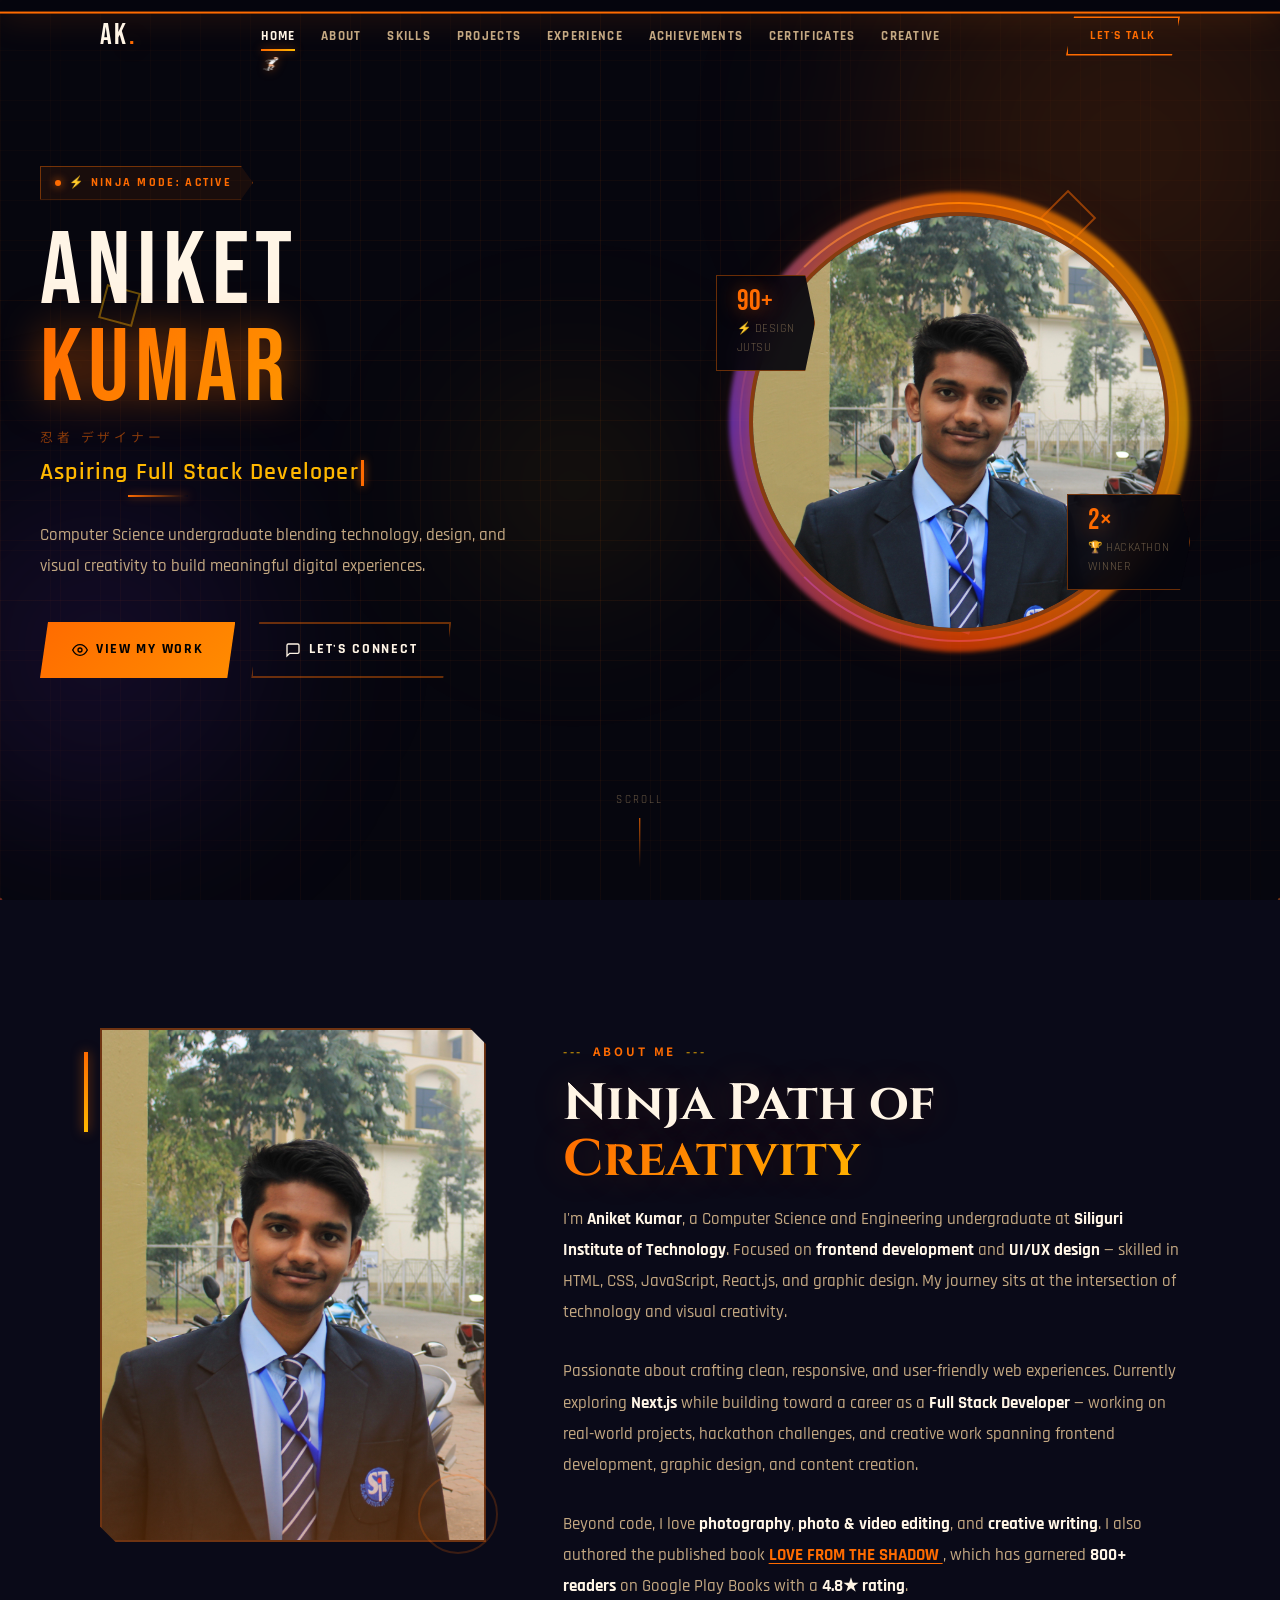
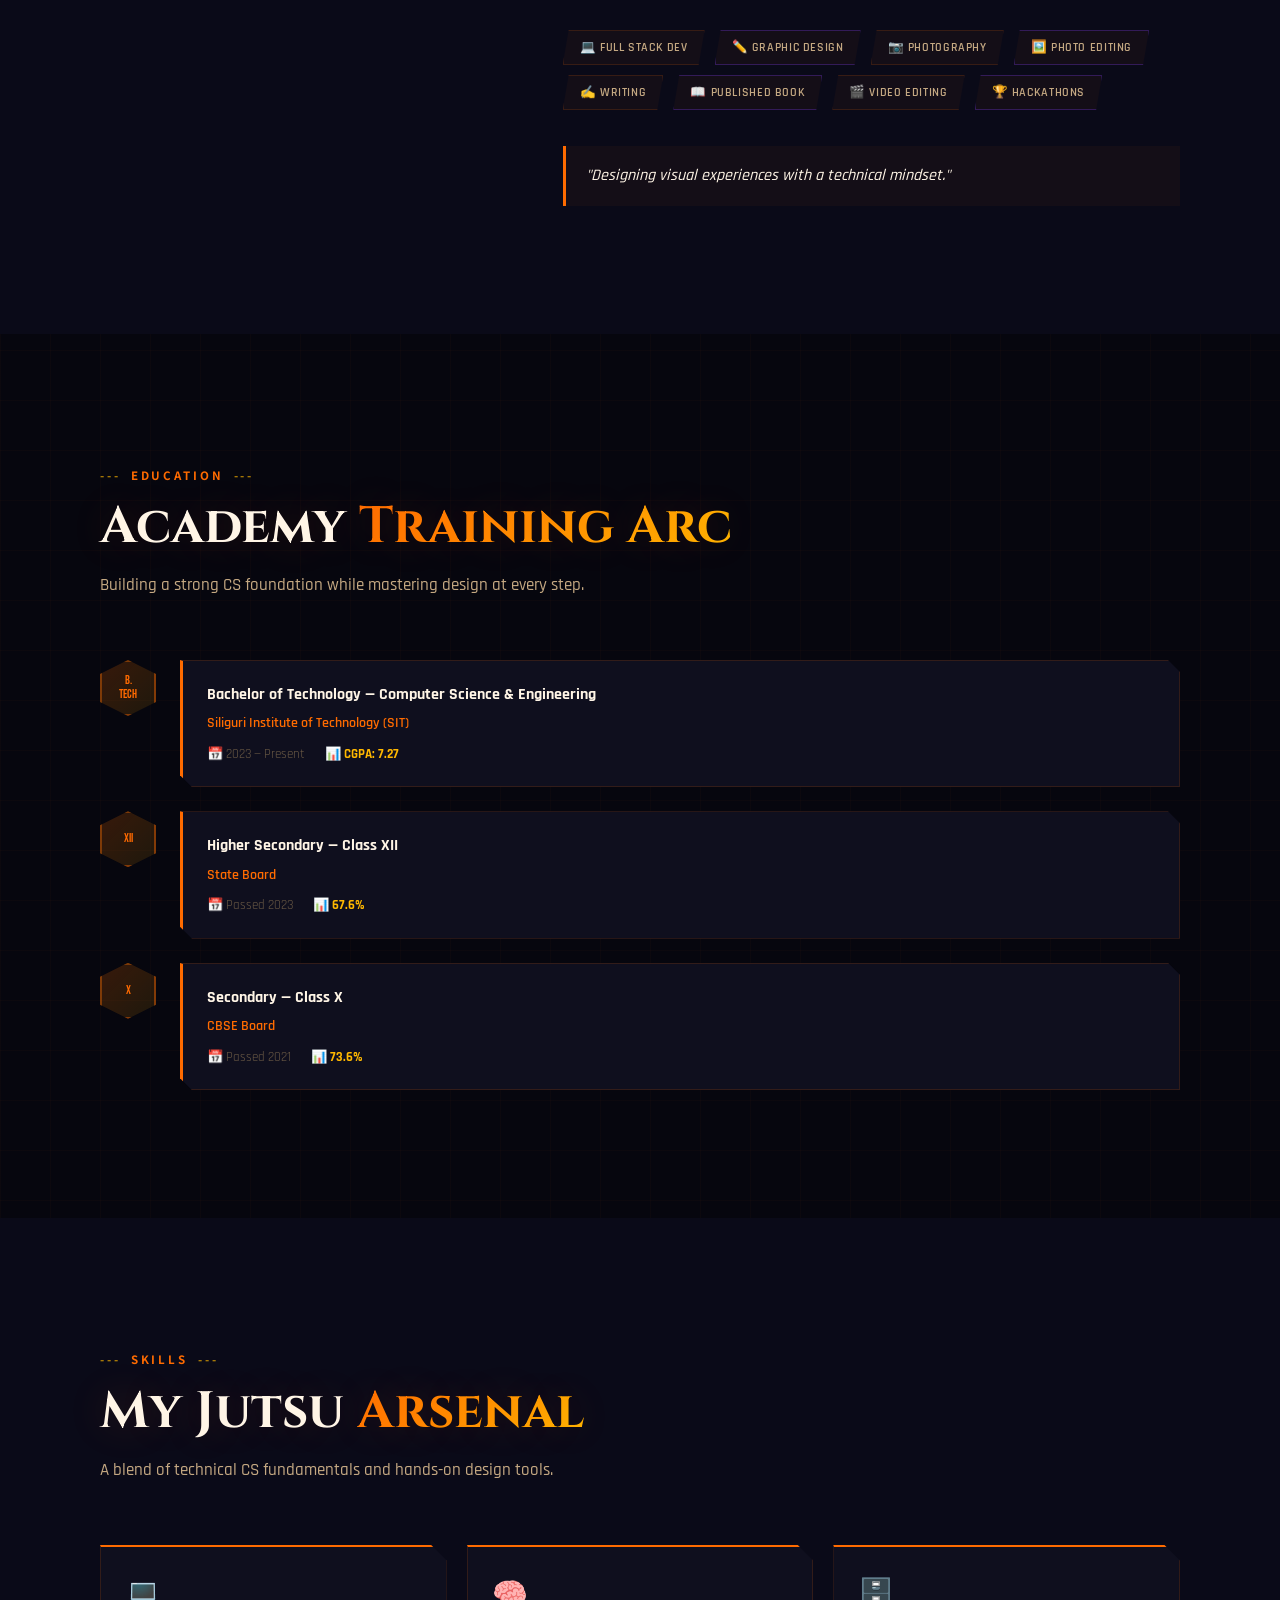
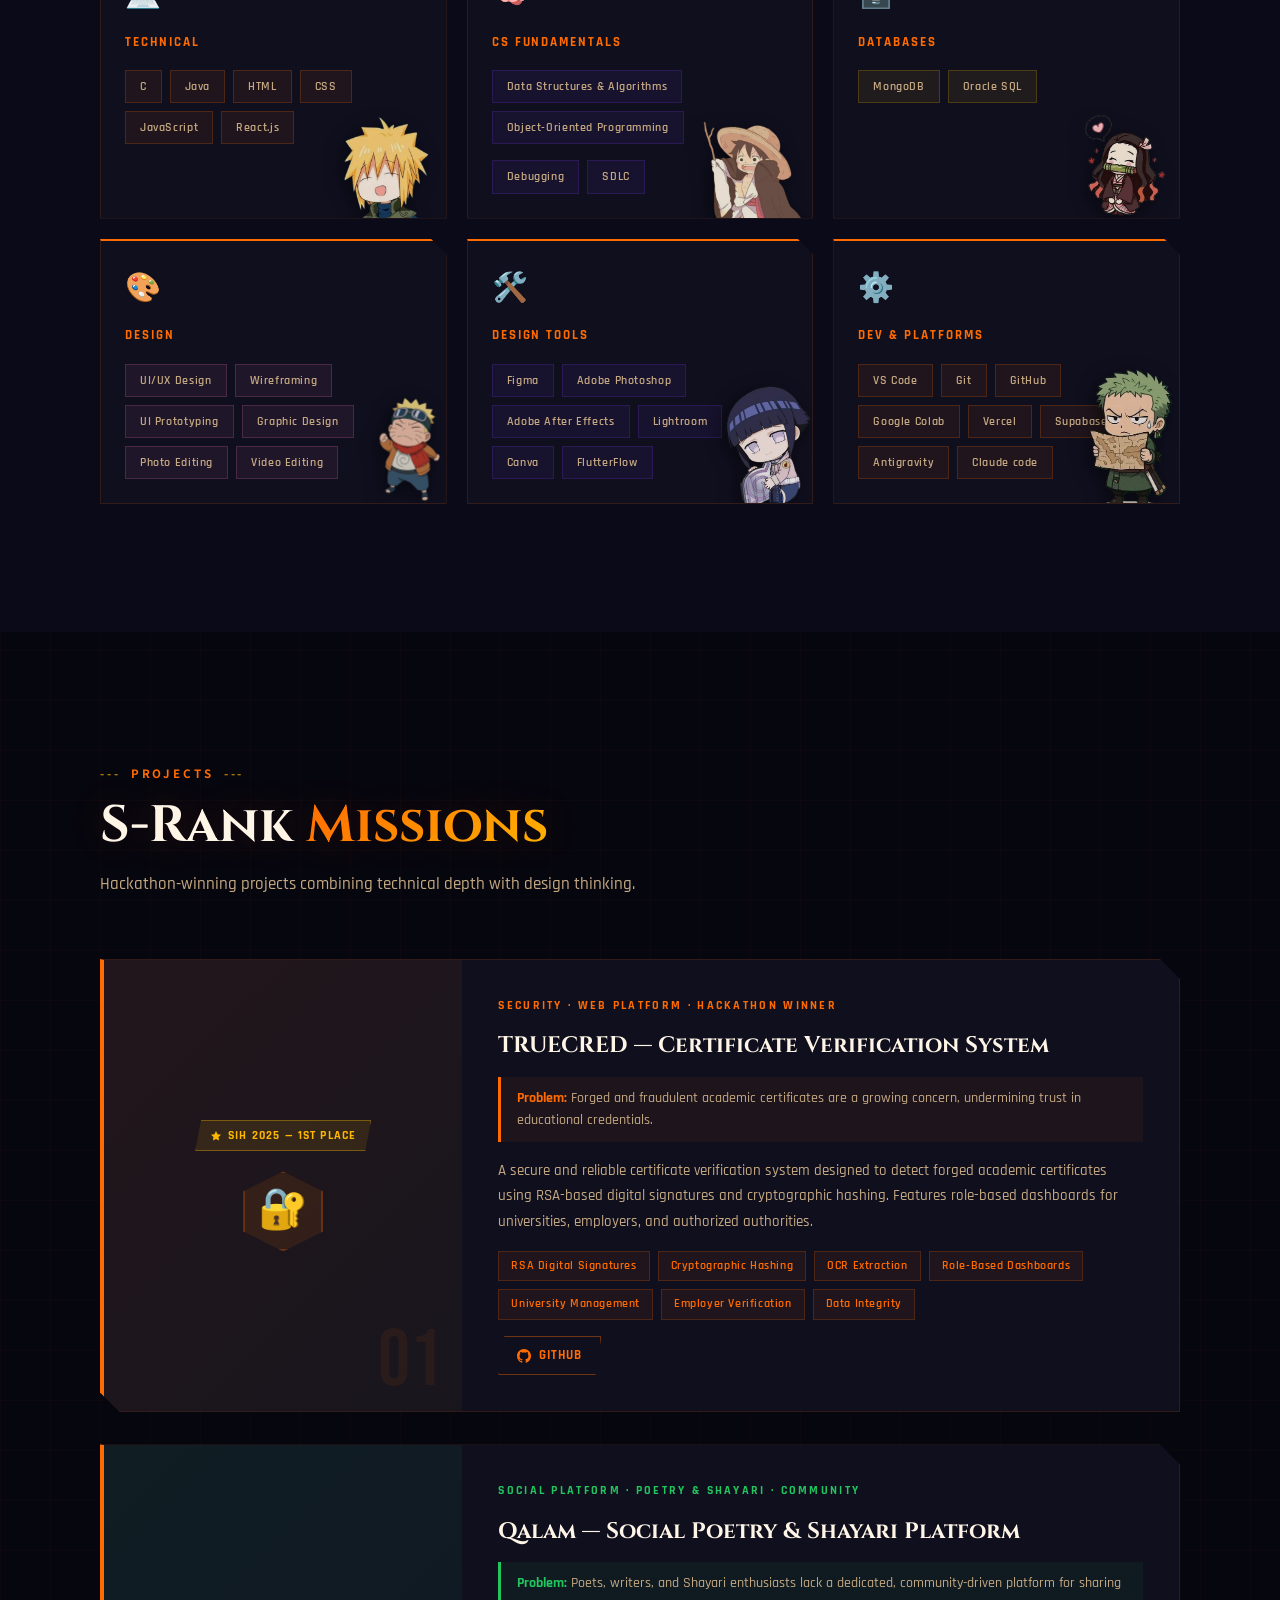
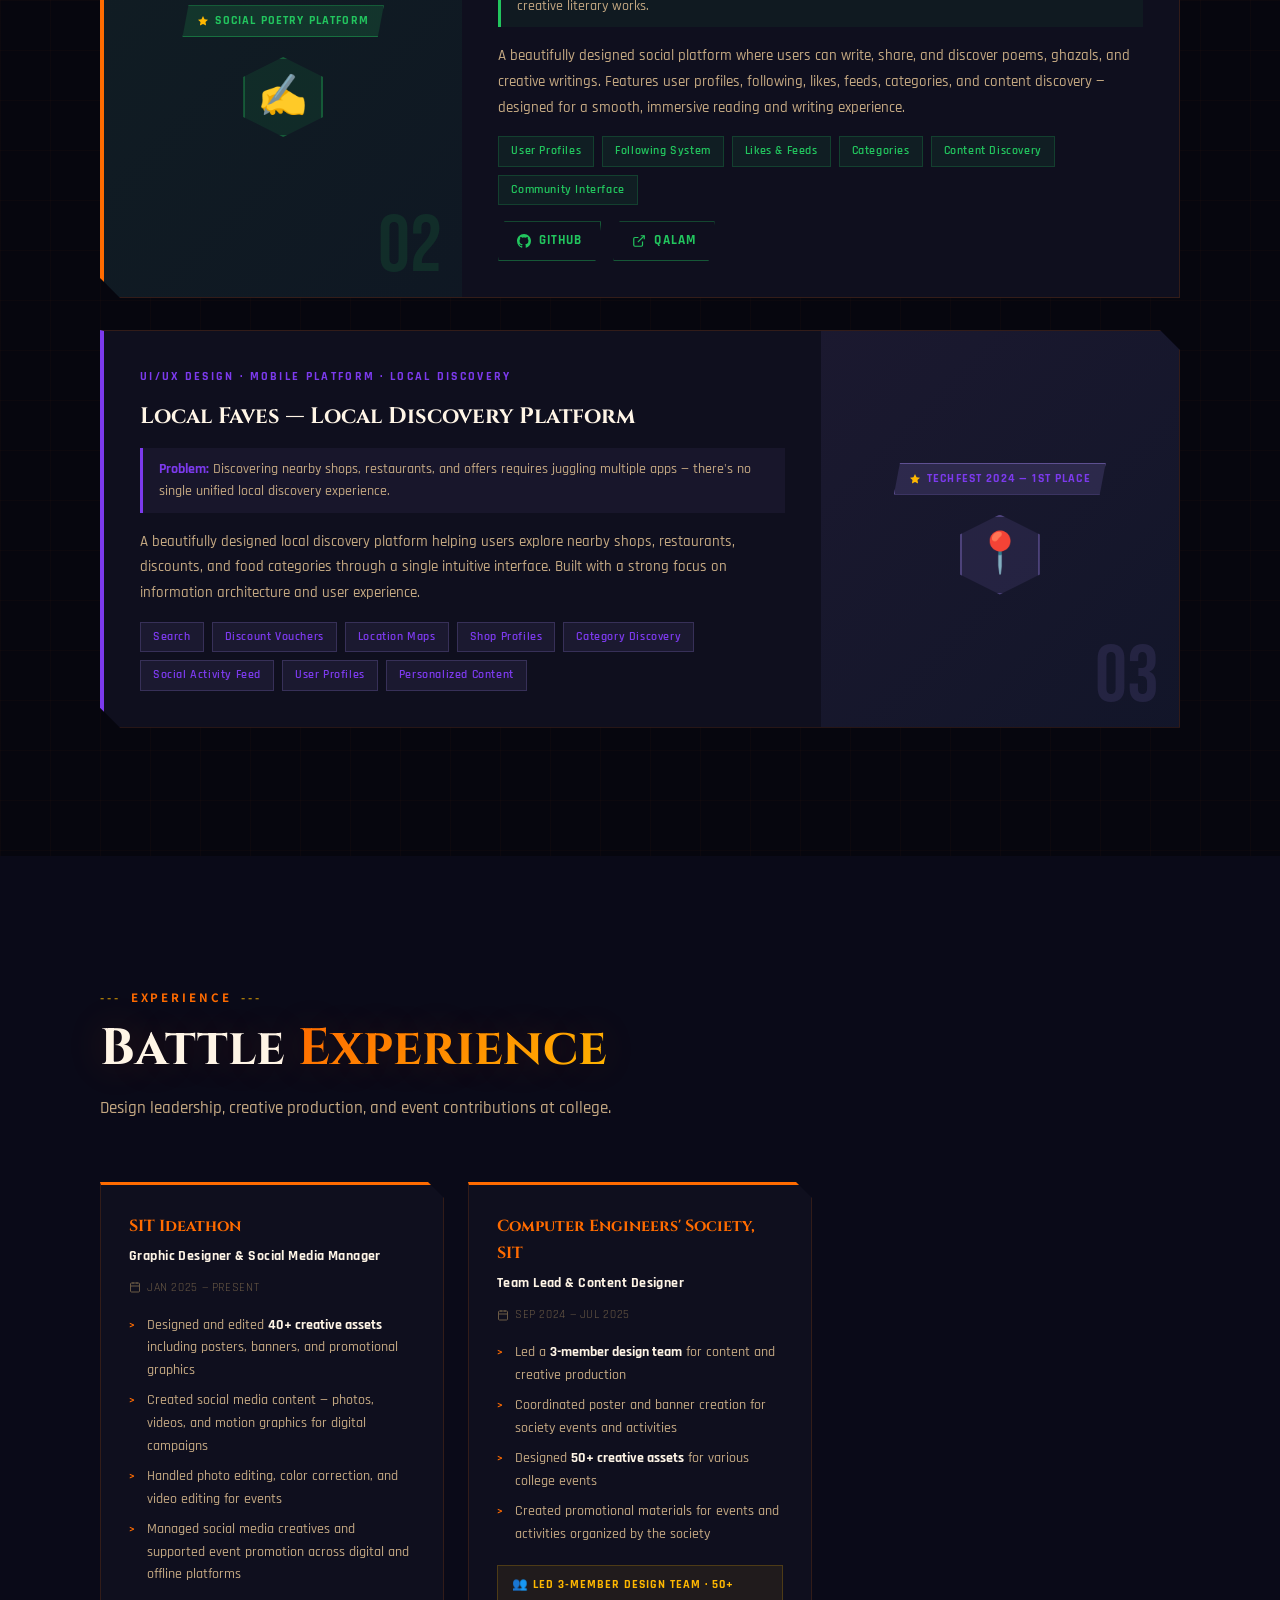
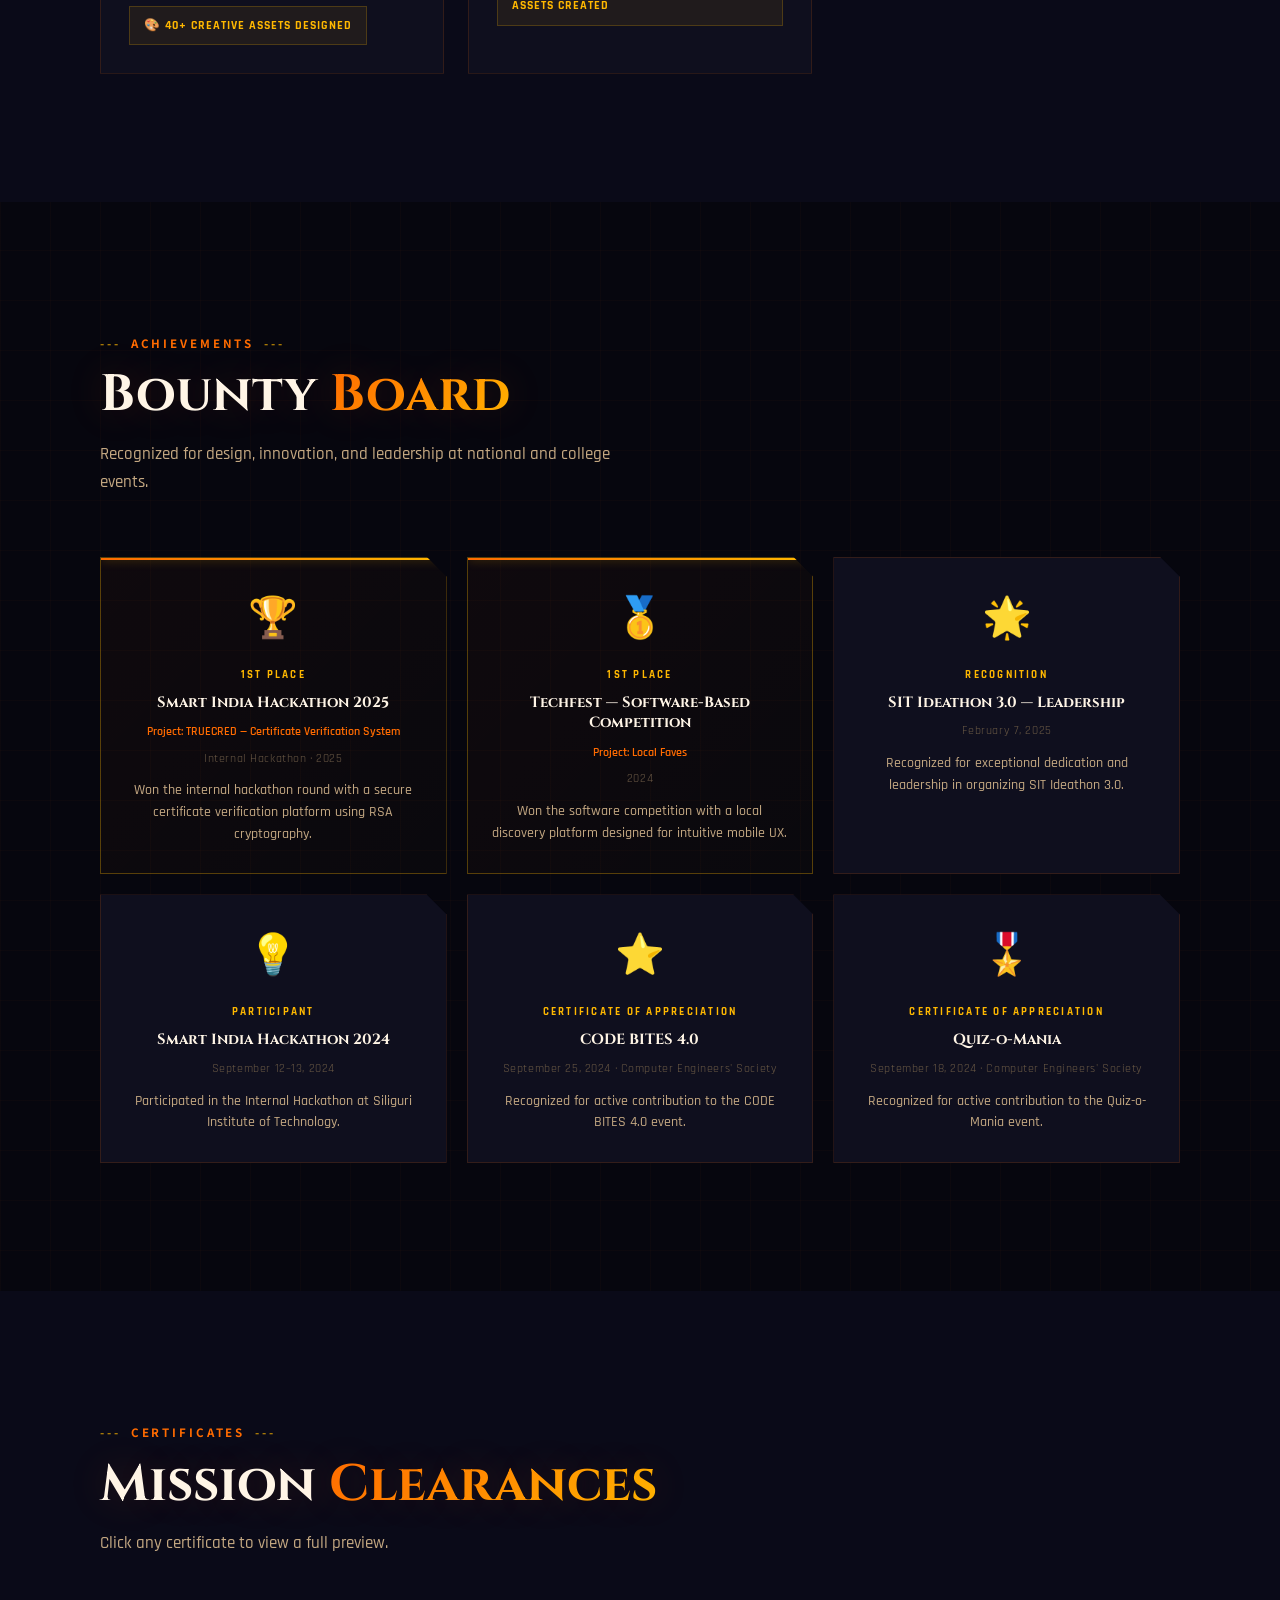
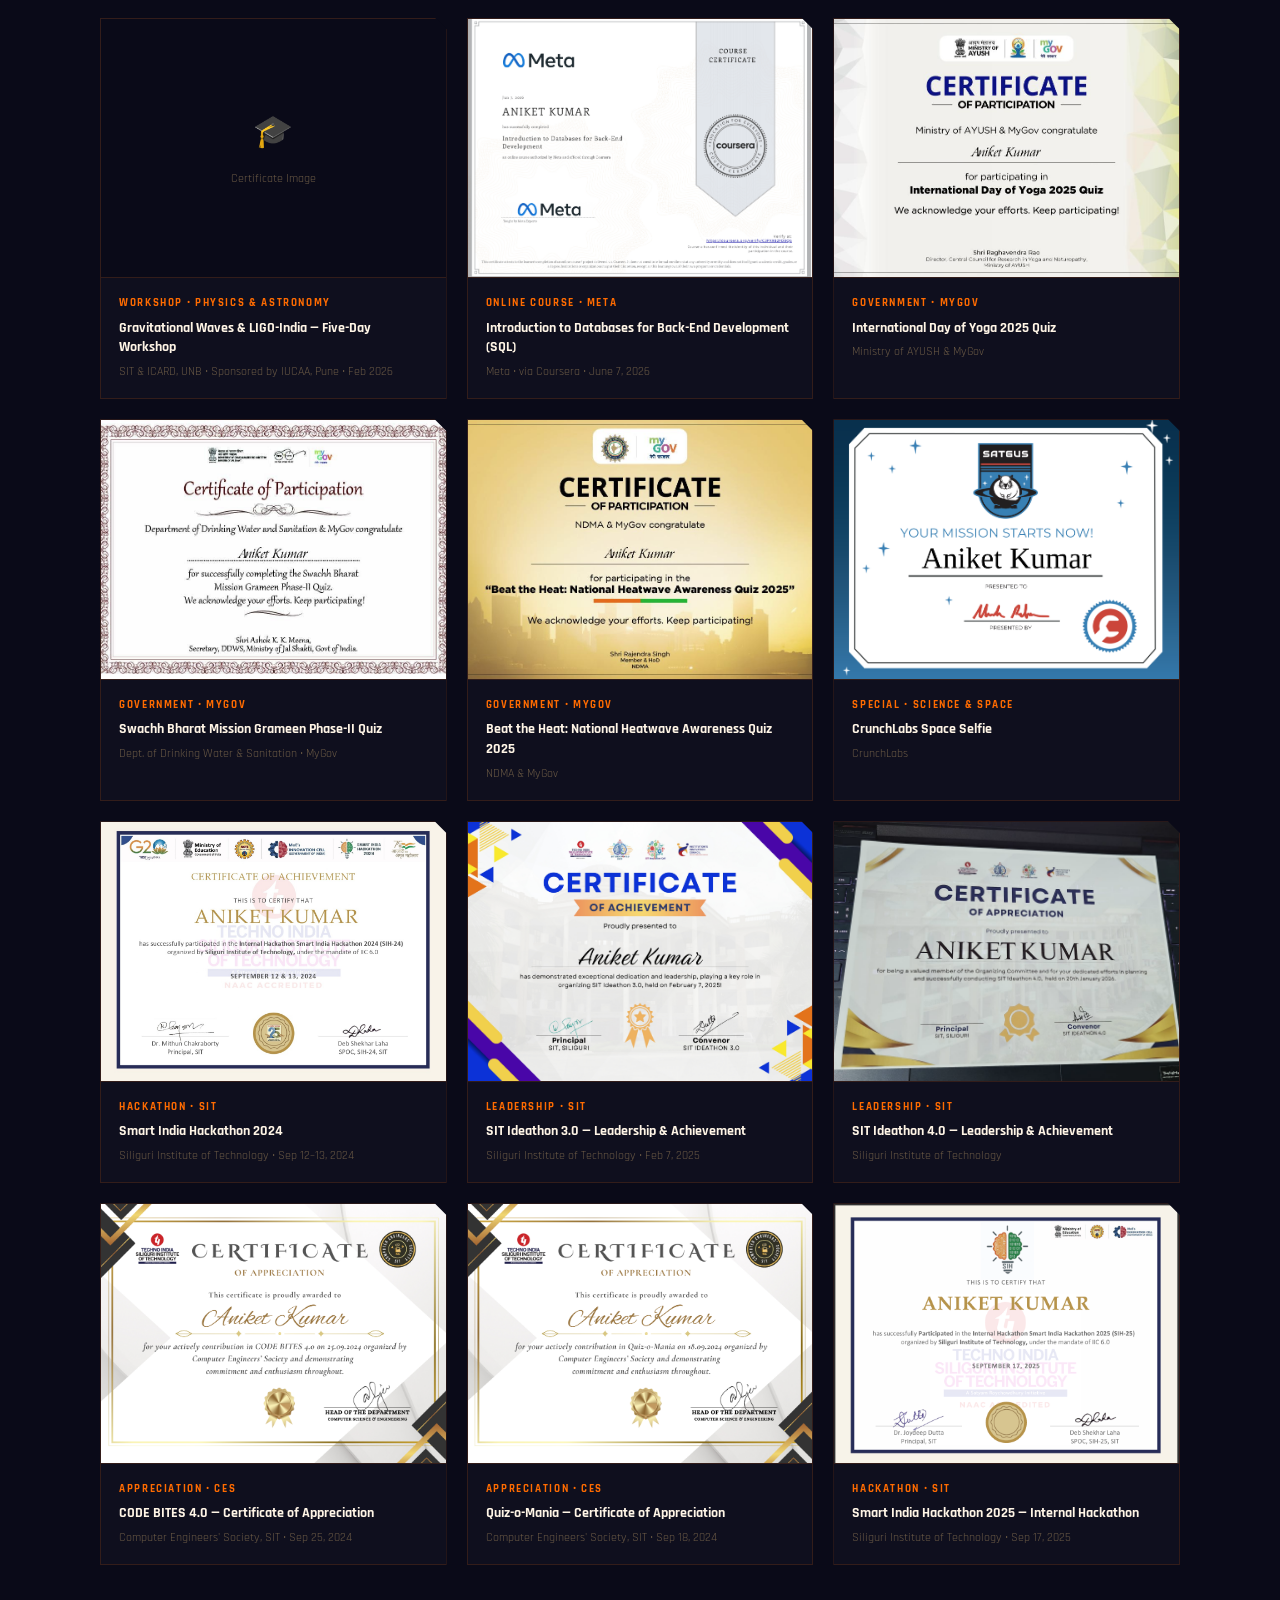
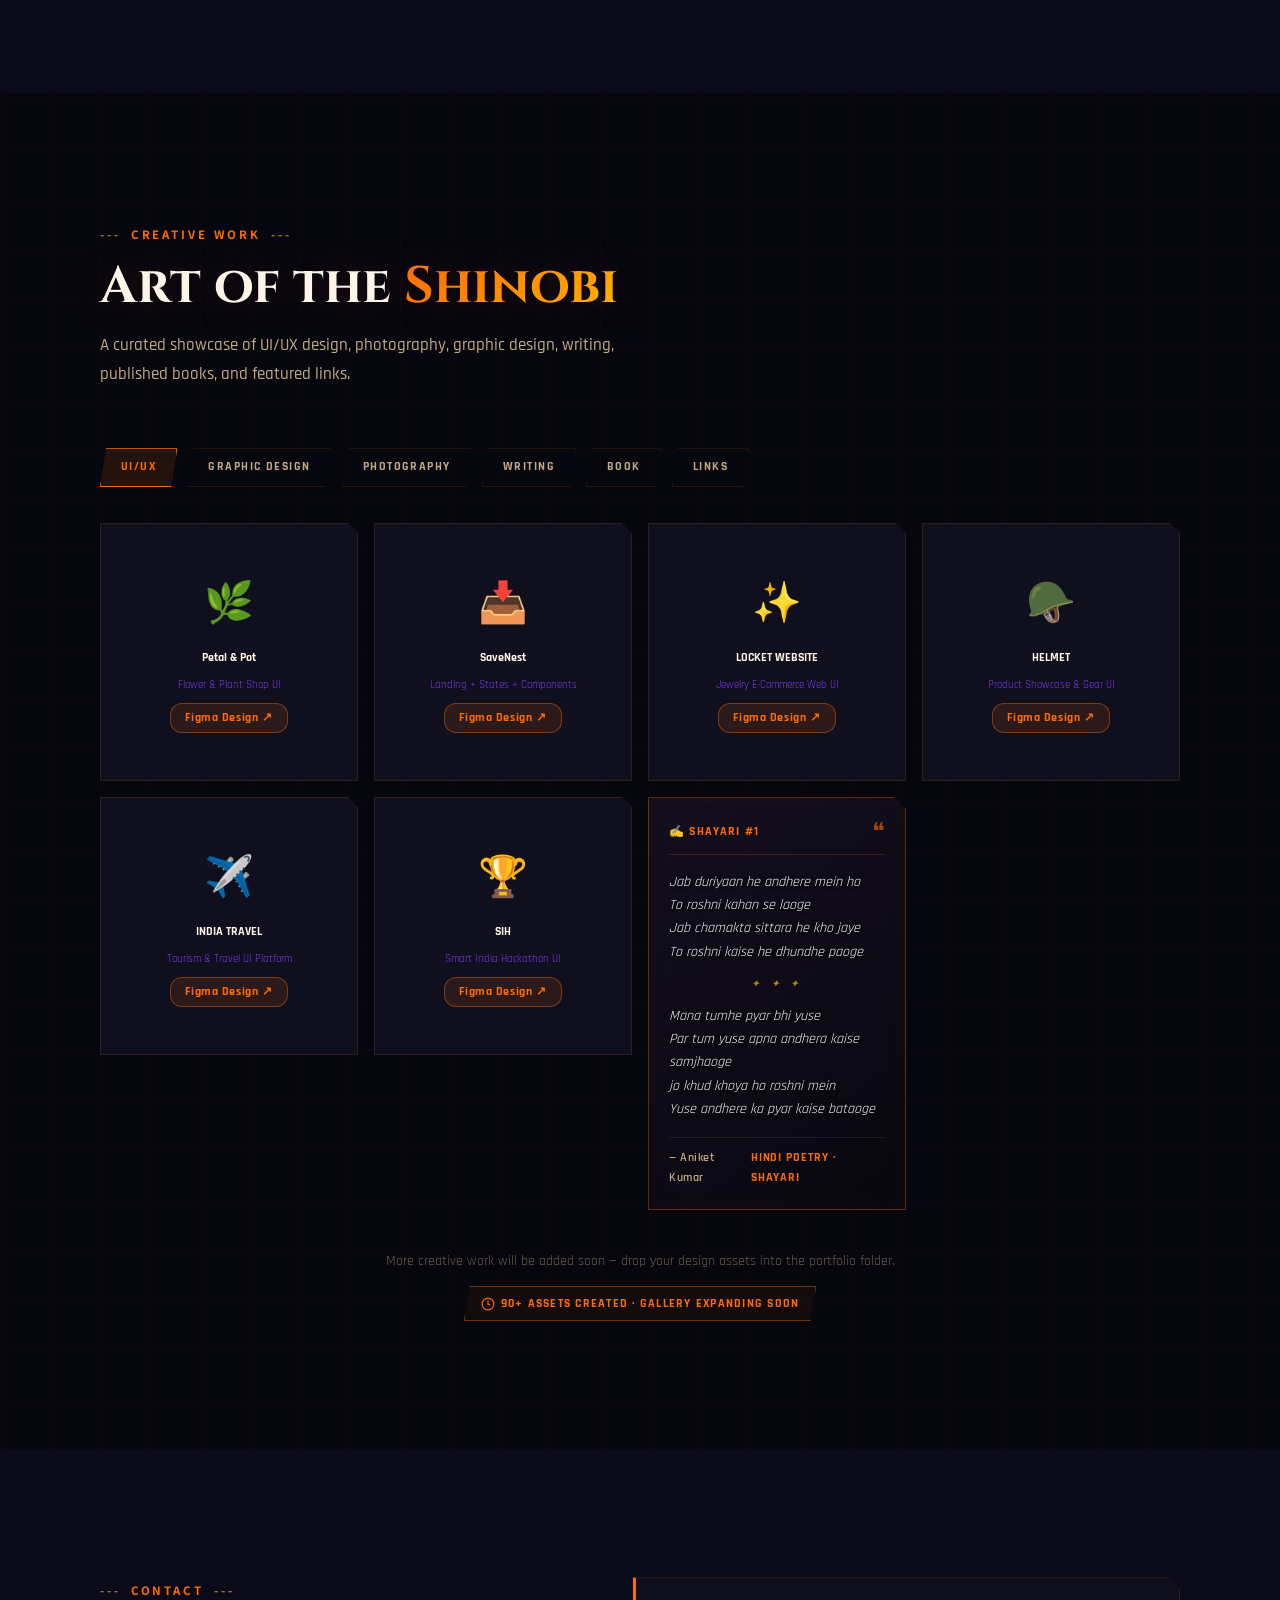
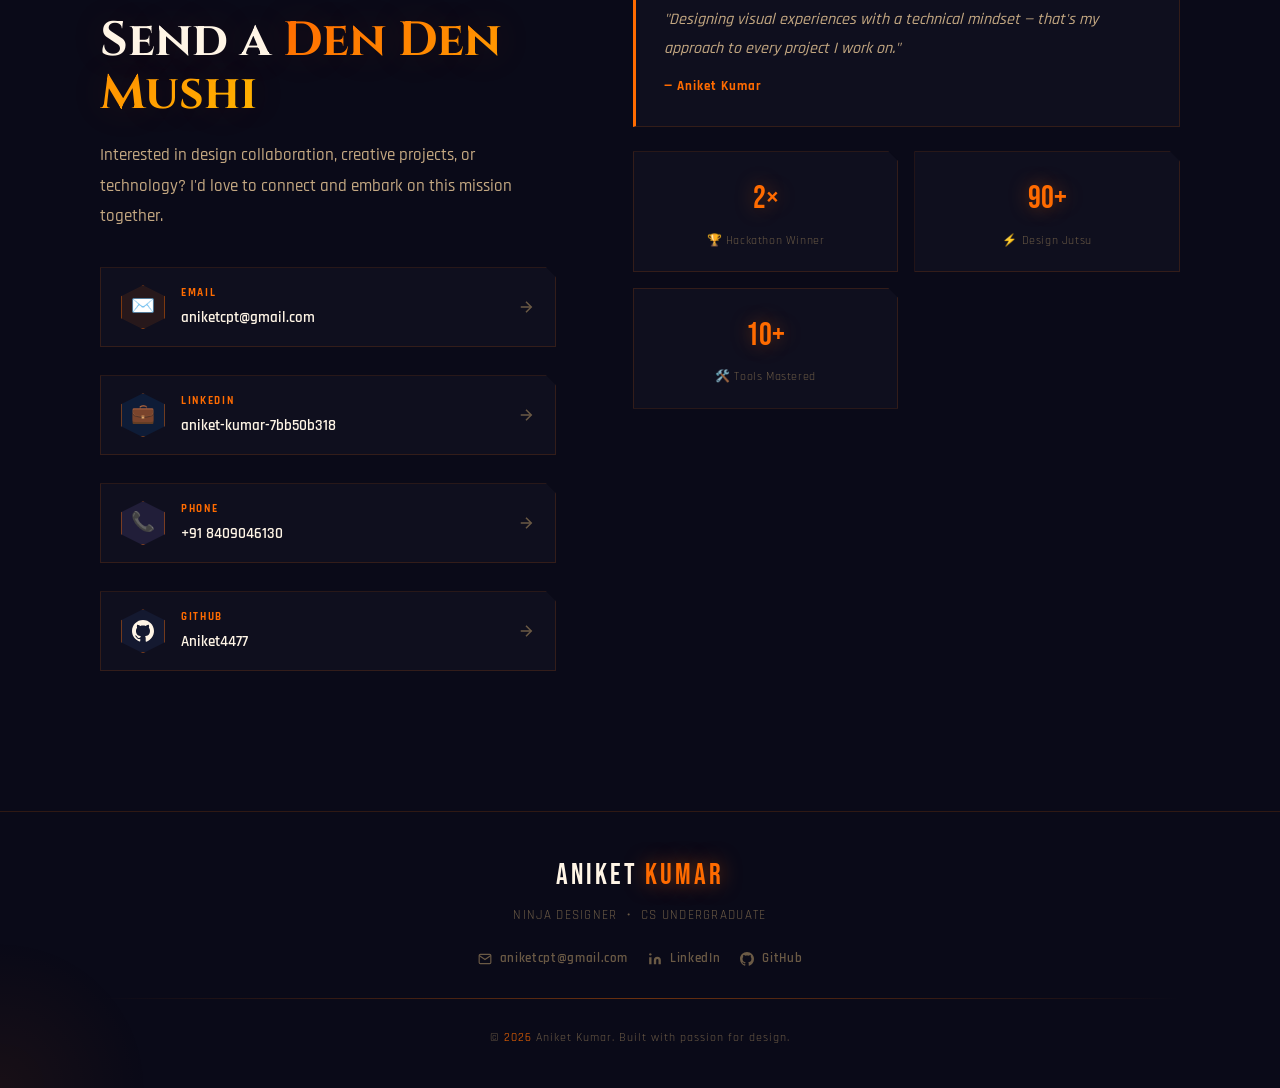
==== commit 812bd7b9: "Add original Shayari poem #1 to Writing section with card styling" ====
--- a/index.html
+++ b/index.html
@@ -1658,16 +1658,30 @@
           </div>
         </div>
 
-        <!-- Writing: Poetry & Shayari -->
-        <div class="gallery-item reveal delay-1" role="listitem" data-category="writing" aria-label="Poetry and Shayari">
-          <div class="gallery-placeholder">
-            <span style="font-size:2.5rem">✍️</span>
-            <span style="font-weight:600; color:var(--text-secondary)">Poetry &amp; Shayari</span>
-            <span style="font-size:0.7rem; color:#22c55e">Ghazals, Couplets &amp; Verses</span>
-          </div>
-          <div class="gallery-overlay" aria-hidden="true">
-            <div class="gallery-item-title">Poetry &amp; Shayari Collection</div>
-            <div class="gallery-item-cat">Writing</div>
+        <!-- Writing 1: Original Shayari - Jab Duriyaan He Andhere Mein Ho -->
+        <div class="gallery-item writing-card reveal delay-1" role="listitem" data-category="writing" aria-label="Original Shayari #1 — Jab Duriyaan He Andhere Mein Ho by Aniket Kumar">
+          <div class="writing-card-header">
+            <span class="writing-card-badge">✍️ Shayari #1</span>
+            <span class="writing-card-quote-icon">❝</span>
+          </div>
+          <div class="writing-card-body">
+            <p class="poem-verse">
+              Jab duriyaan he andhere mein ho<br>
+              To roshni kahan se laoge<br>
+              Jab chamakta sittara he kho jaye<br>
+              To roshni kaise he dhundhe paoge
+            </p>
+            <div class="poem-divider">✦ ✦ ✦</div>
+            <p class="poem-verse">
+              Mana tumhe pyar bhi yuse<br>
+              Par tum yuse apna andhera kaise samjhaoge<br>
+              jo khud khoya ho roshni mein<br>
+              Yuse andhere ka pyar kaise bataoge
+            </p>
+          </div>
+          <div class="writing-card-footer">
+            <span class="writing-card-author">— Aniket Kumar</span>
+            <span class="writing-card-tag">Hindi Poetry · Shayari</span>
           </div>
         </div>
 
--- a/style.css
+++ b/style.css
@@ -770,6 +770,112 @@
   padding: 24px 0;
 }
 
+/* ── Writing Section Cards (Poetry & Shayari Showcase) ── */
+.gallery-item.writing-card {
+  aspect-ratio: auto !important;
+  min-height: 330px;
+  background: linear-gradient(145deg, rgba(20, 15, 30, 0.96), rgba(8, 7, 16, 0.98)) !important;
+  border: 1px solid rgba(255, 107, 0, 0.35) !important;
+  box-shadow: 0 8px 30px rgba(0, 0, 0, 0.65), inset 0 0 20px rgba(255, 107, 0, 0.04);
+  padding: 22px 20px;
+  display: flex !important;
+  flex-direction: column;
+  justify-content: space-between;
+  clip-path: polygon(0 0, calc(100% - 12px) 0, 100% 12px, 100% 100%, 0 100%);
+  transition: all var(--dur-mid);
+  text-decoration: none;
+  color: inherit;
+  cursor: default;
+}
+
+.gallery-item.writing-card:hover {
+  border-color: var(--chakra-orange) !important;
+  transform: translateY(-4px);
+  box-shadow: 0 14px 40px rgba(255, 107, 0, 0.25), inset 0 0 30px rgba(255, 107, 0, 0.08);
+}
+
+.writing-card-header {
+  display: flex;
+  align-items: center;
+  justify-content: space-between;
+  border-bottom: 1px solid rgba(255, 107, 0, 0.2);
+  padding-bottom: 10px;
+  margin-bottom: 12px;
+}
+
+.writing-card-badge {
+  display: inline-flex;
+  align-items: center;
+  gap: 6px;
+  font-family: var(--font-sub);
+  font-size: 0.74rem;
+  font-weight: 700;
+  letter-spacing: 0.1em;
+  text-transform: uppercase;
+  color: var(--chakra-orange);
+}
+
+.writing-card-quote-icon {
+  font-size: 1.5rem;
+  line-height: 1;
+  color: rgba(255, 107, 0, 0.6);
+  font-family: Georgia, serif;
+}
+
+.writing-card-body {
+  flex: 1;
+  display: flex;
+  flex-direction: column;
+  justify-content: center;
+  gap: 10px;
+  font-family: var(--font-body);
+  font-size: 0.88rem;
+  line-height: 1.65;
+  color: #ededf5;
+  font-style: italic;
+  text-align: left;
+  padding: 4px 0;
+}
+
+.writing-card-body .poem-verse {
+  margin: 0;
+  color: #f3f3f8;
+  text-shadow: 0 1px 4px rgba(0, 0, 0, 0.9);
+}
+
+.writing-card-body .poem-divider {
+  text-align: center;
+  color: var(--chakra-gold);
+  font-size: 0.65rem;
+  letter-spacing: 0.35em;
+  opacity: 0.7;
+  margin: 2px 0;
+}
+
+.writing-card-footer {
+  display: flex;
+  align-items: center;
+  justify-content: space-between;
+  border-top: 1px solid rgba(255, 255, 255, 0.08);
+  padding-top: 10px;
+  margin-top: 12px;
+  font-family: var(--font-sub);
+  font-size: 0.72rem;
+}
+
+.writing-card-author {
+  color: var(--text-secondary);
+  font-weight: 600;
+  letter-spacing: 0.05em;
+}
+
+.writing-card-tag {
+  color: var(--chakra-orange);
+  font-weight: 700;
+  letter-spacing: 0.08em;
+  text-transform: uppercase;
+}
+
 /* Anime contact stat grid */
 .contact-stat-grid {
   display: grid;
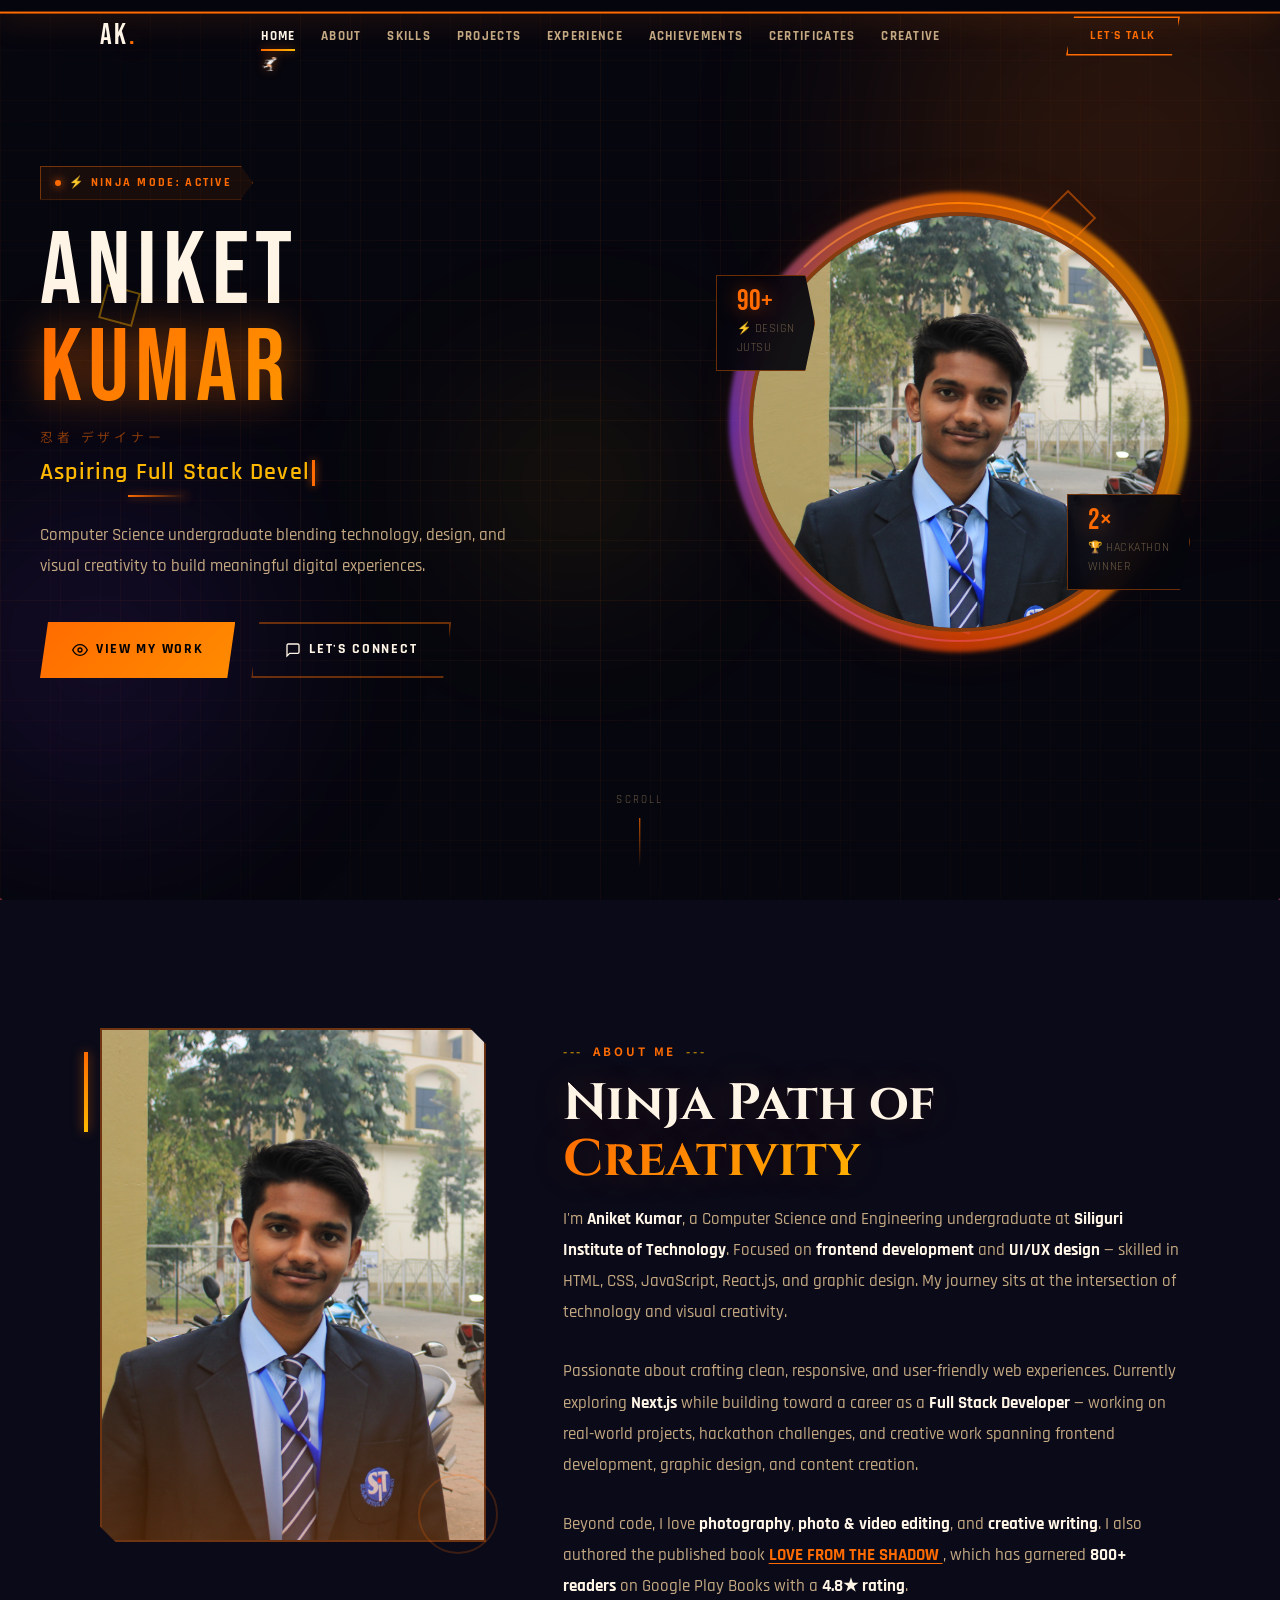
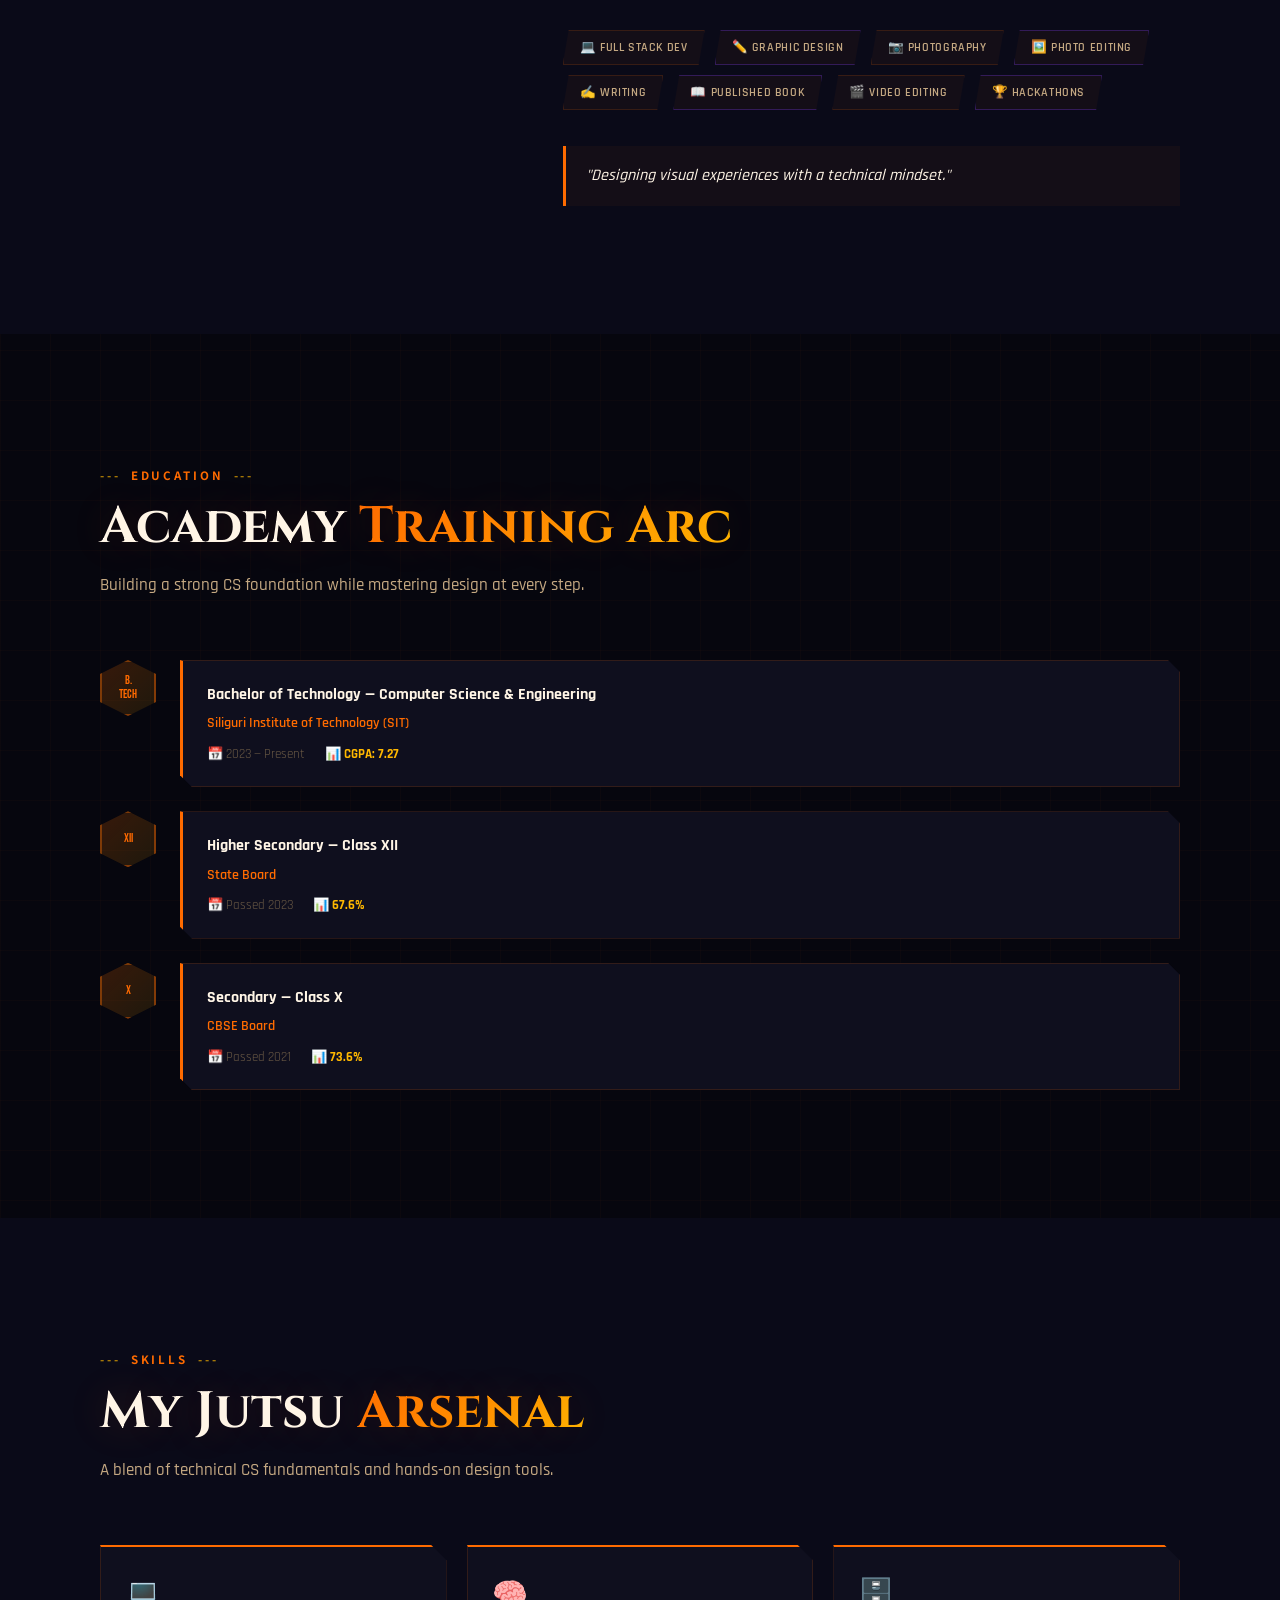
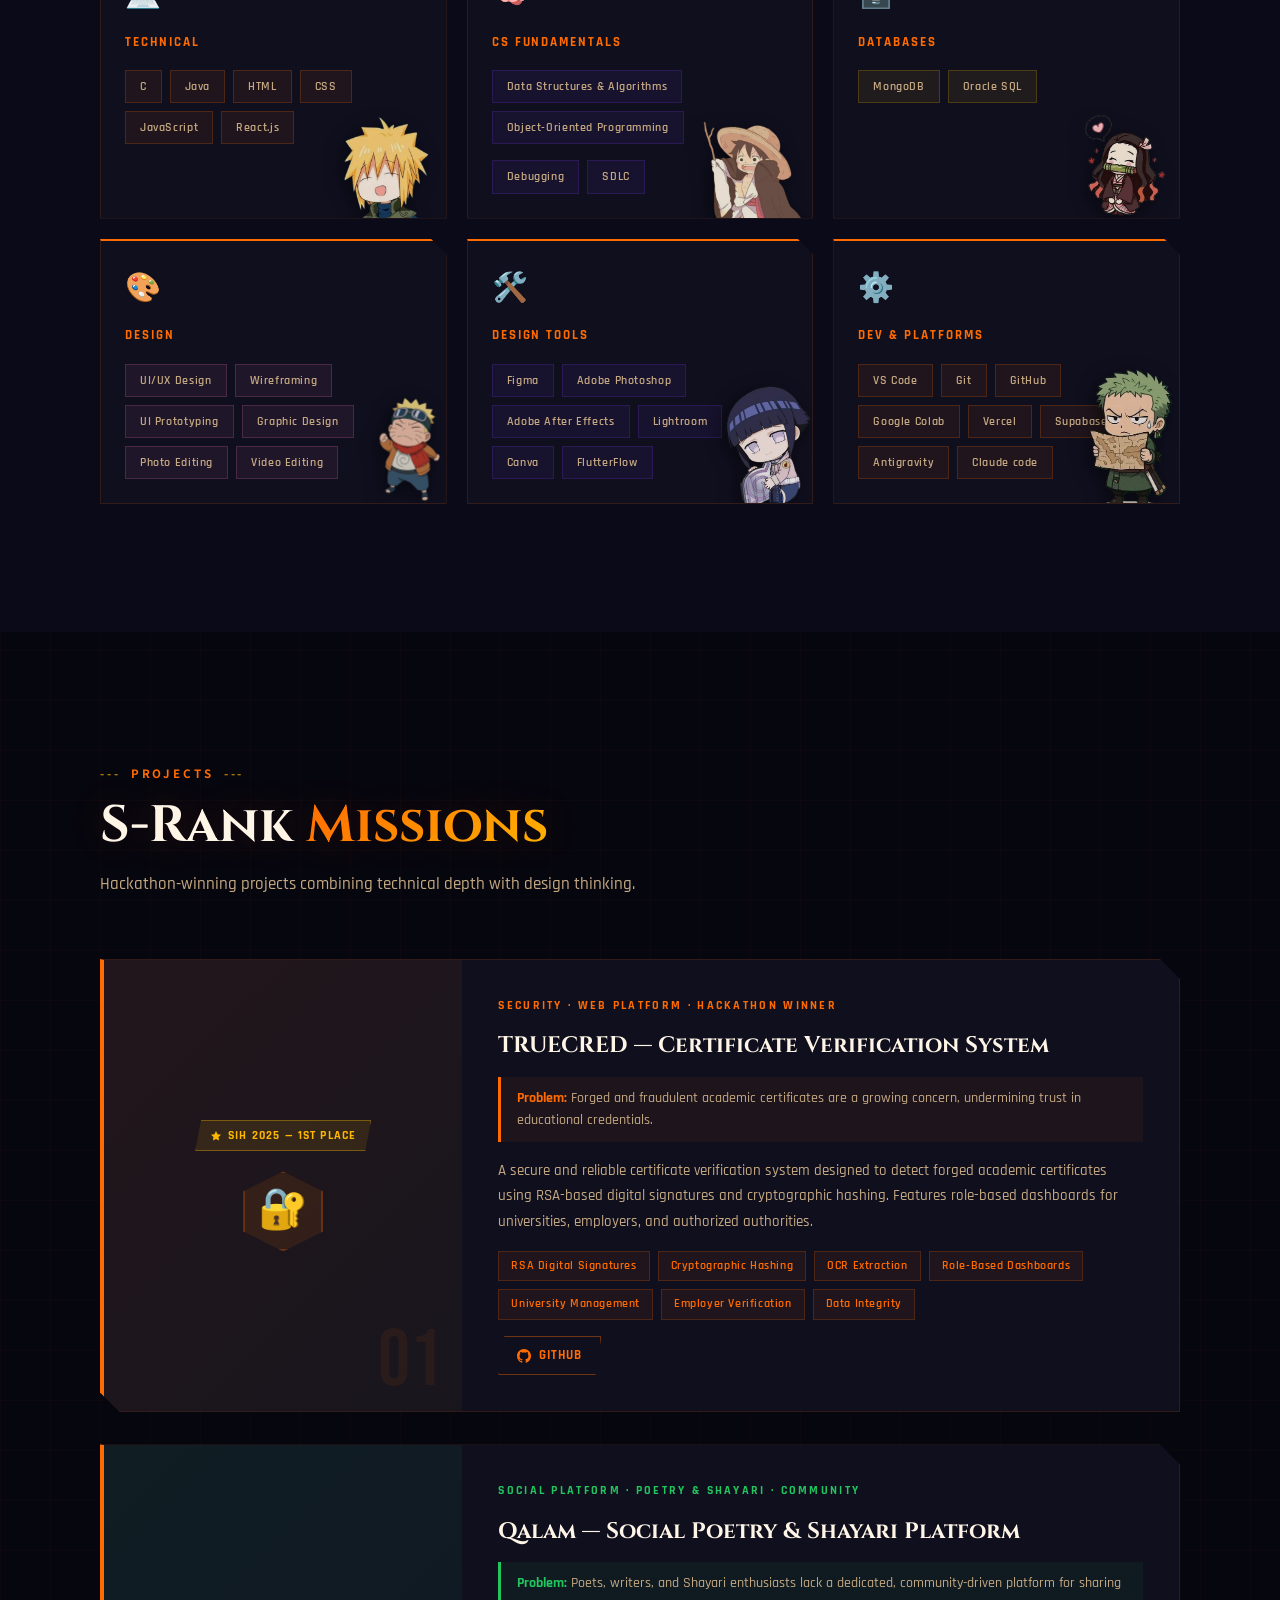
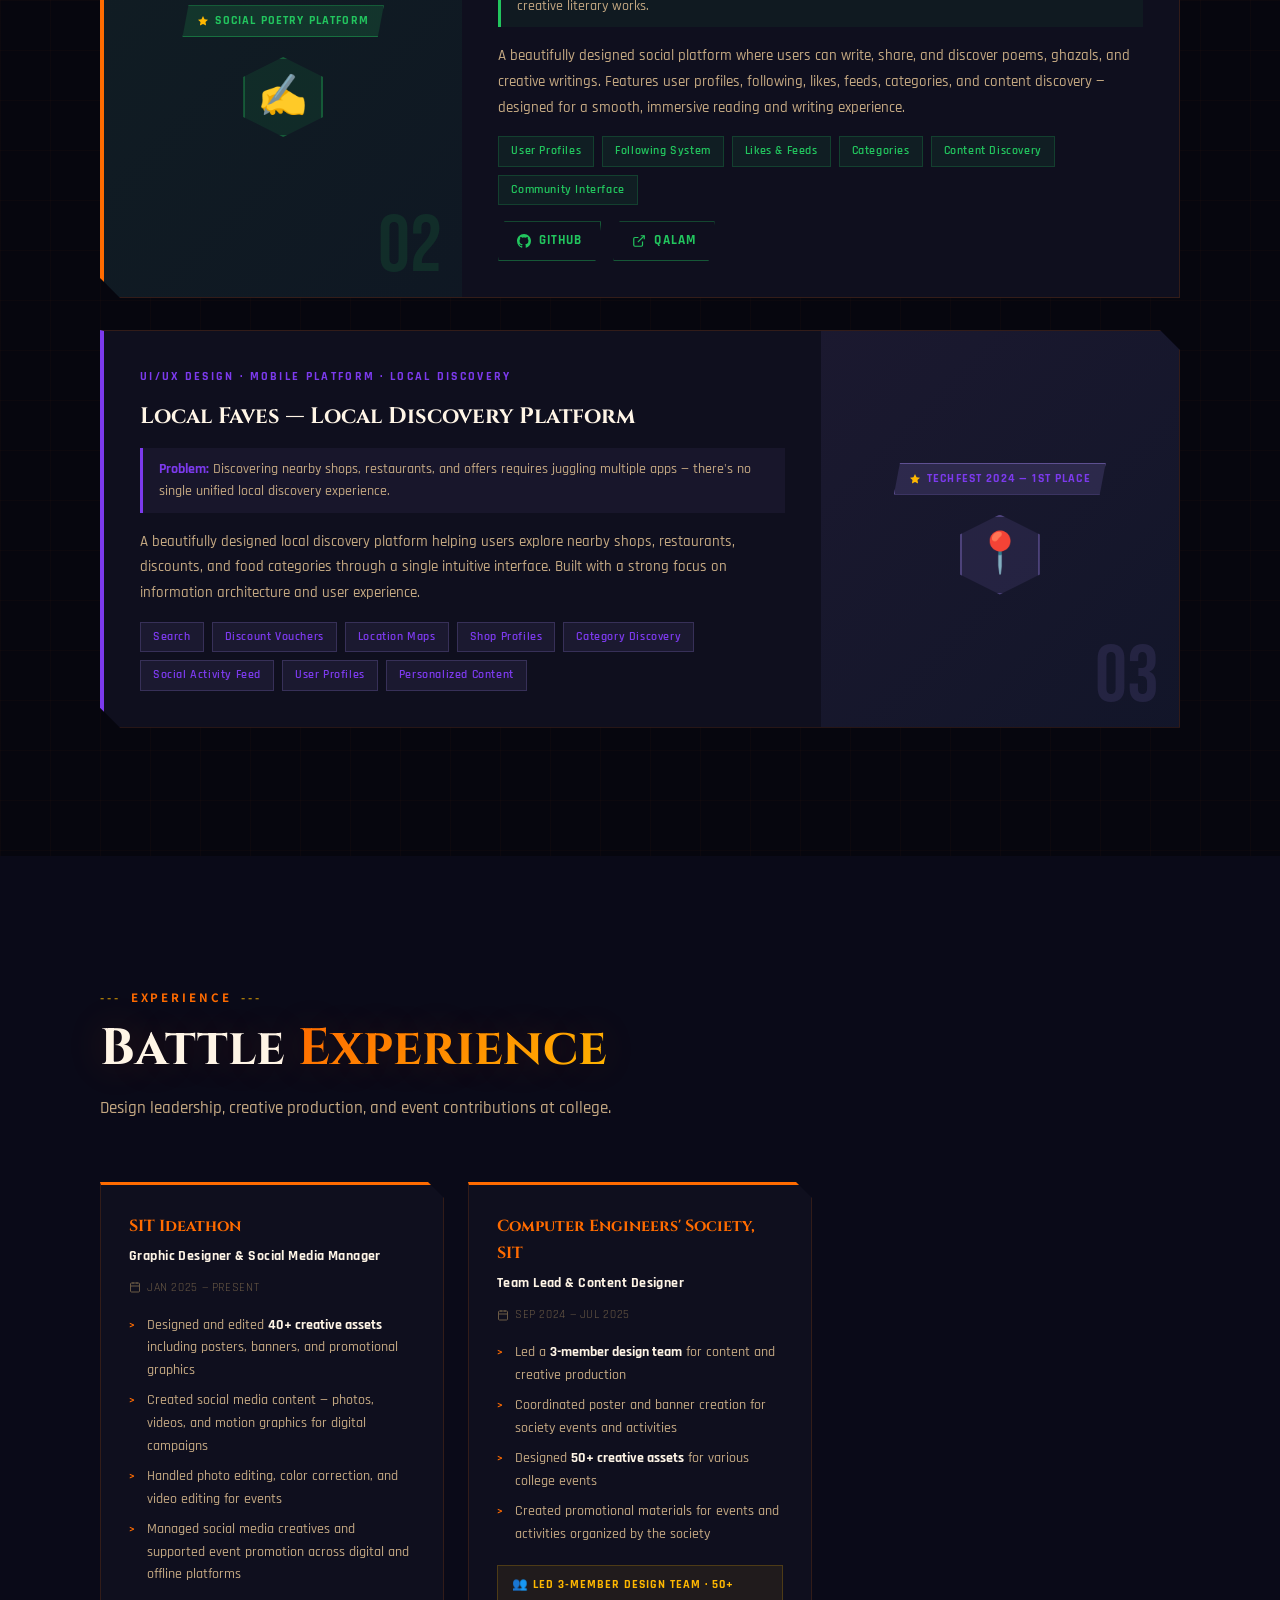
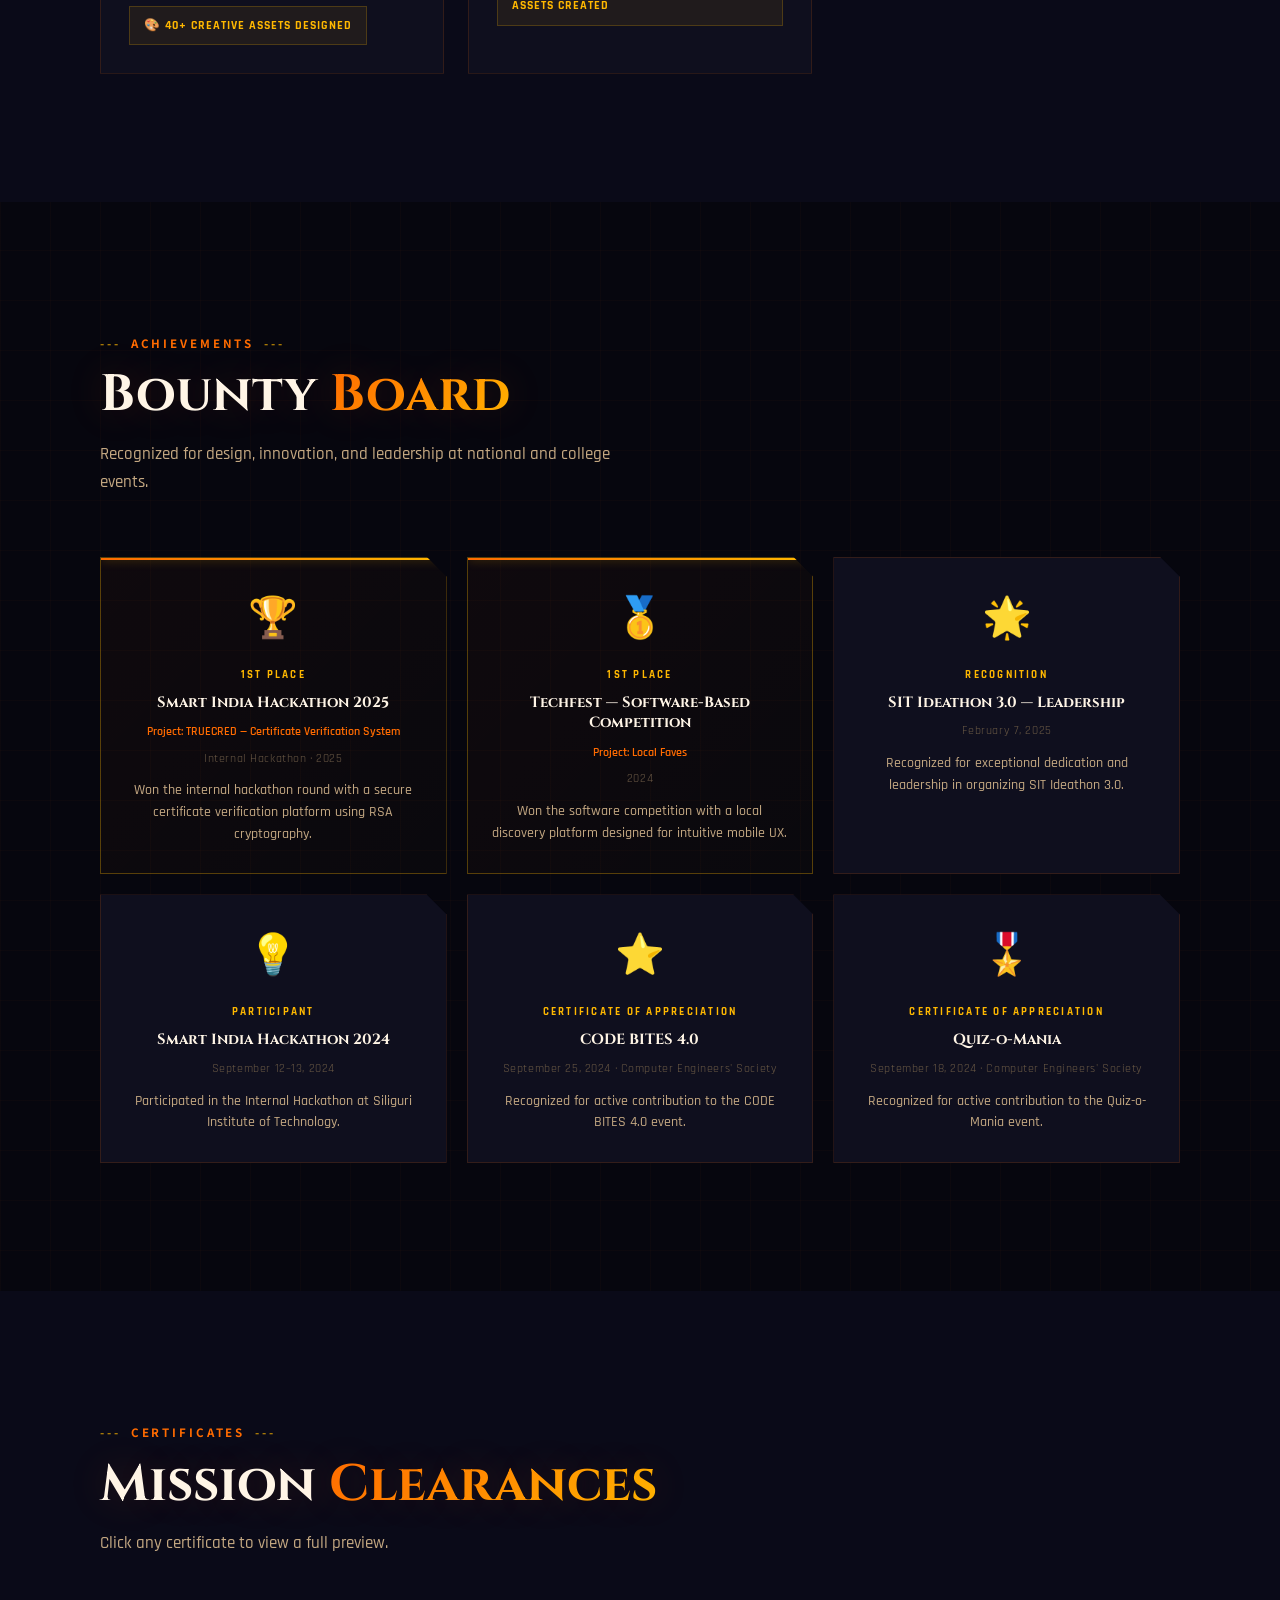
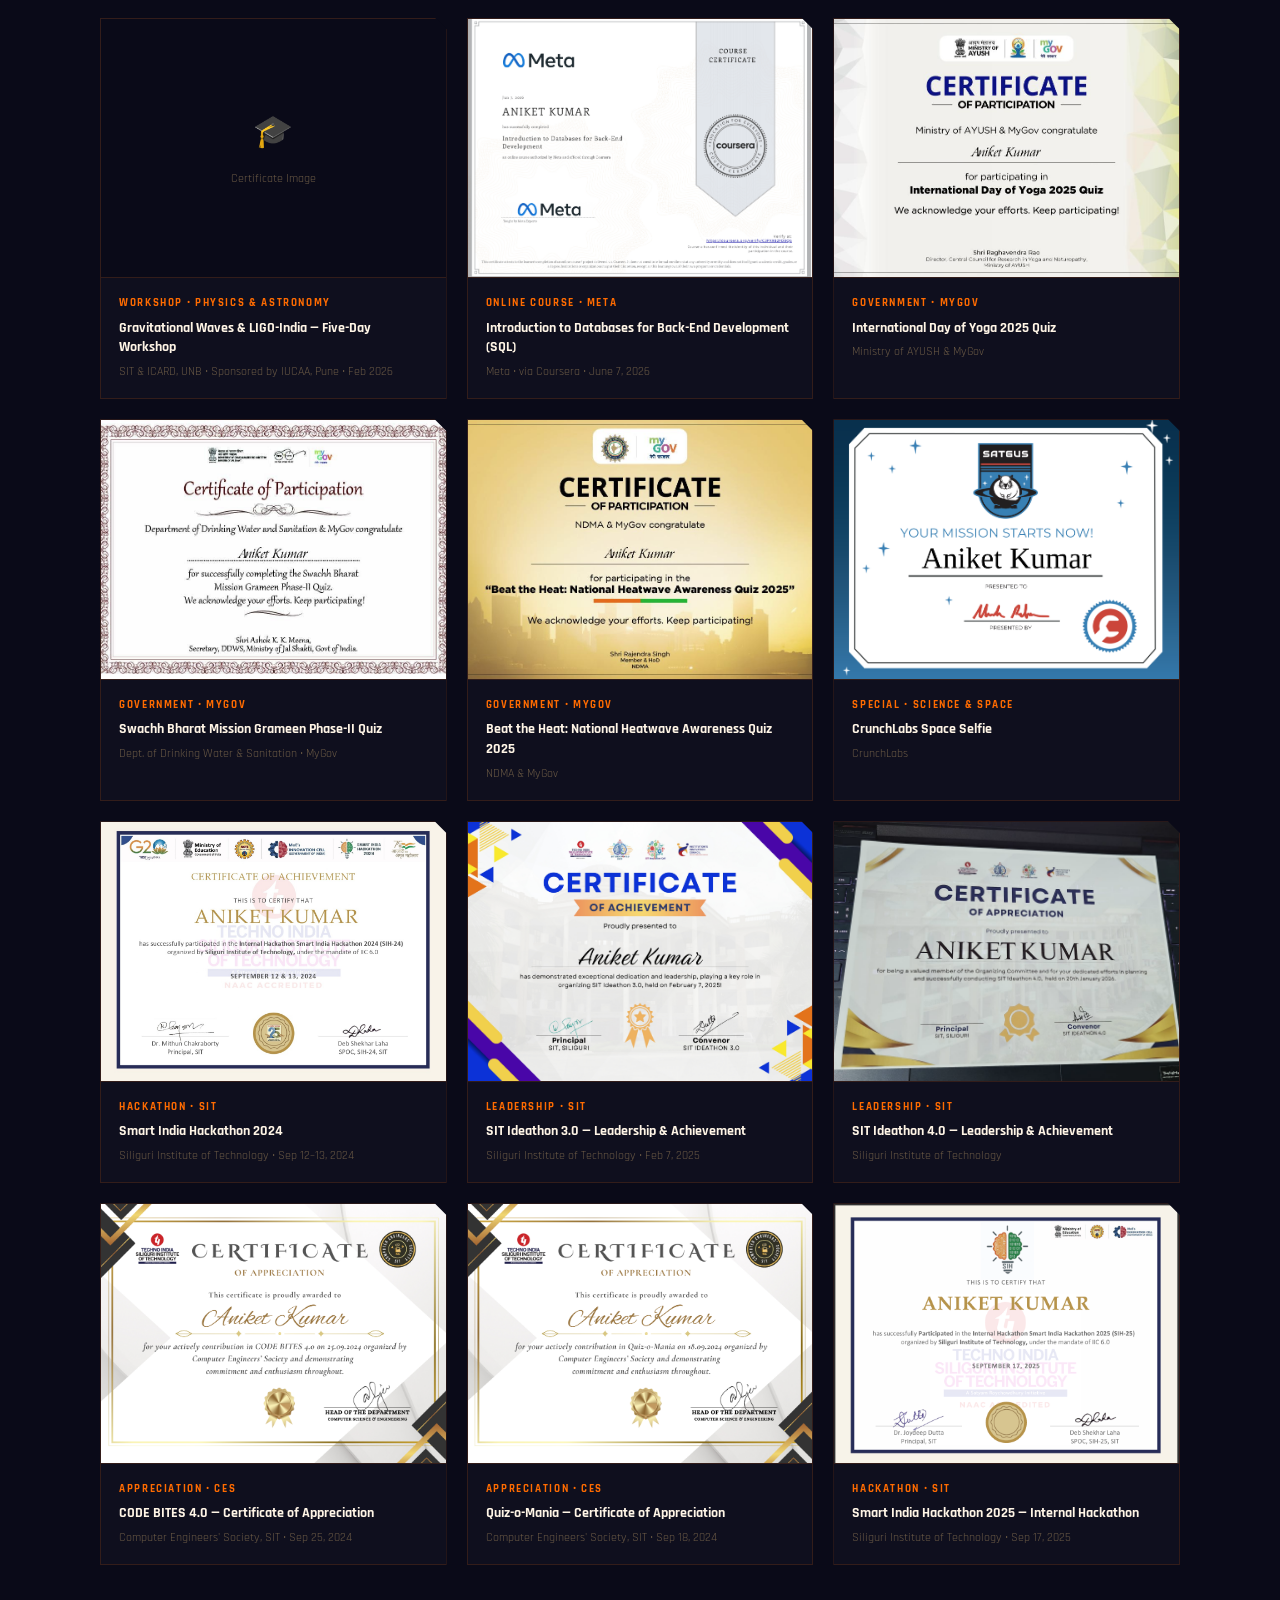
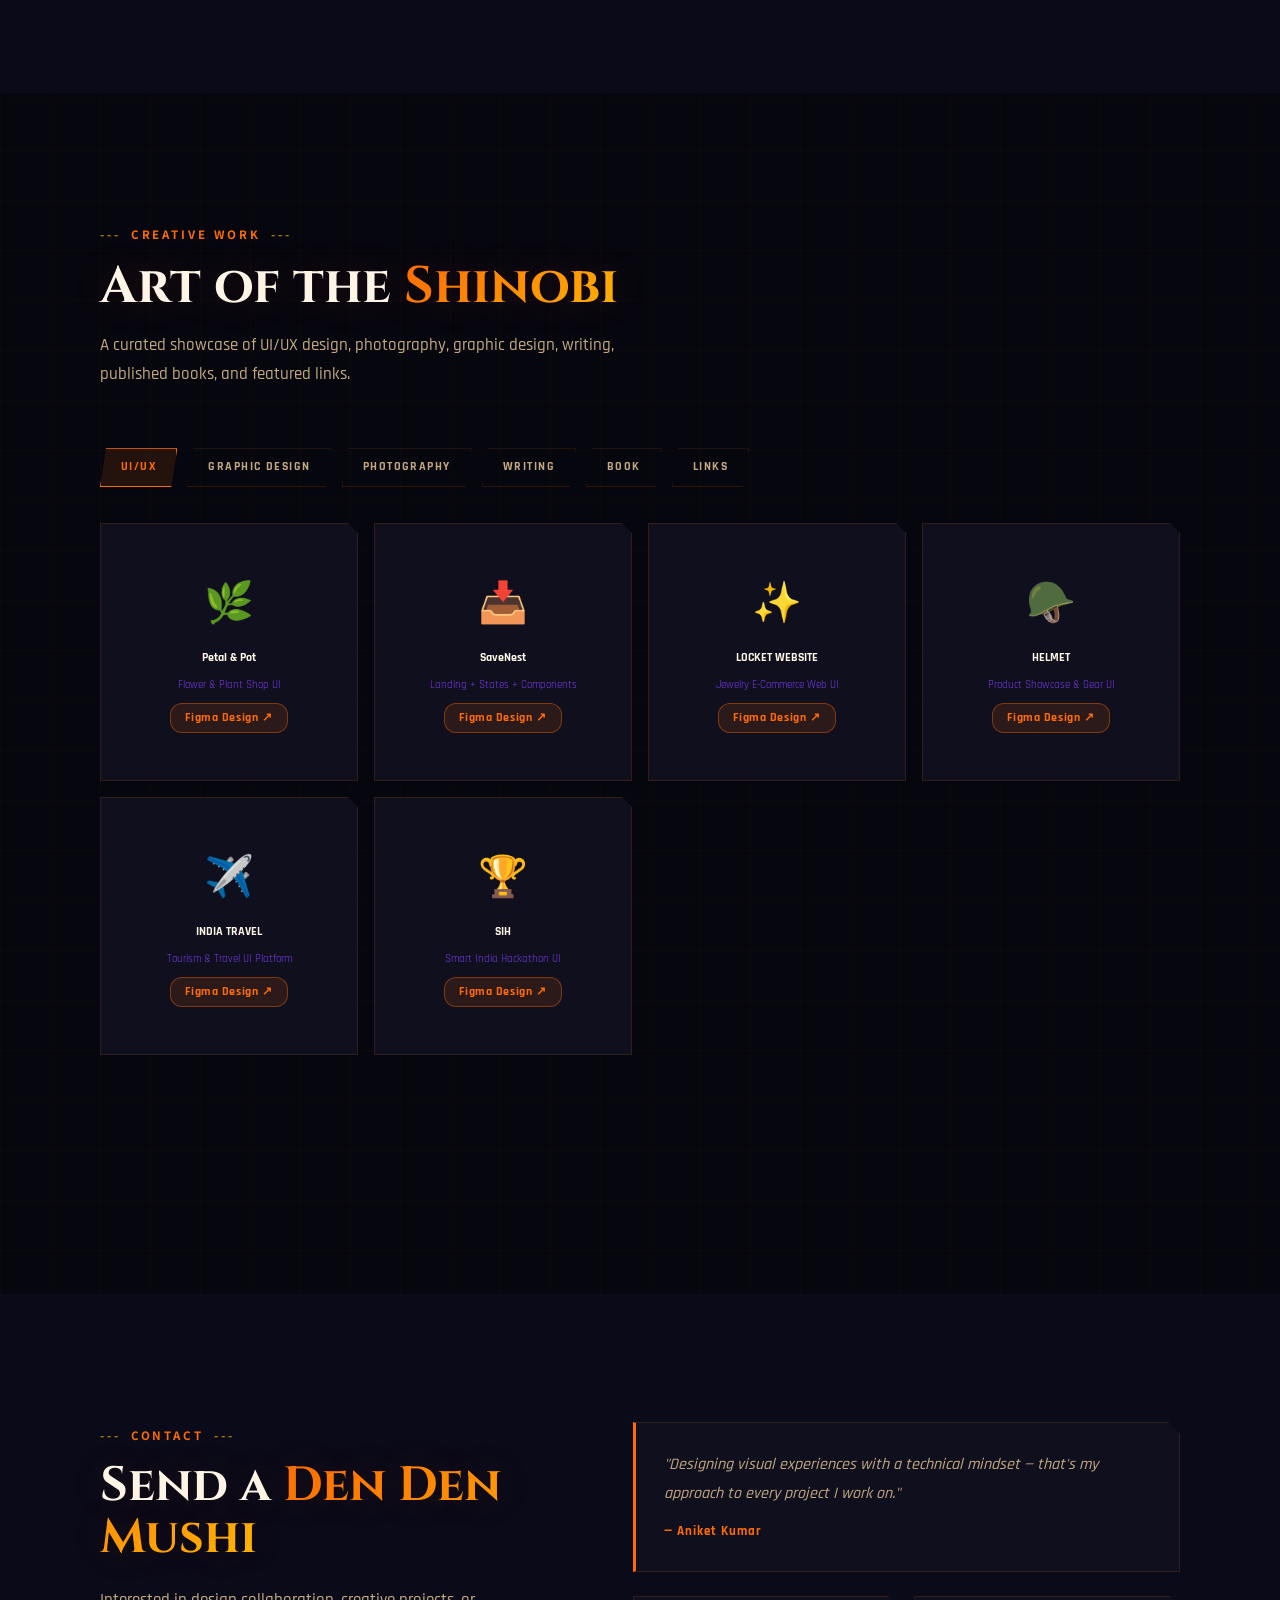
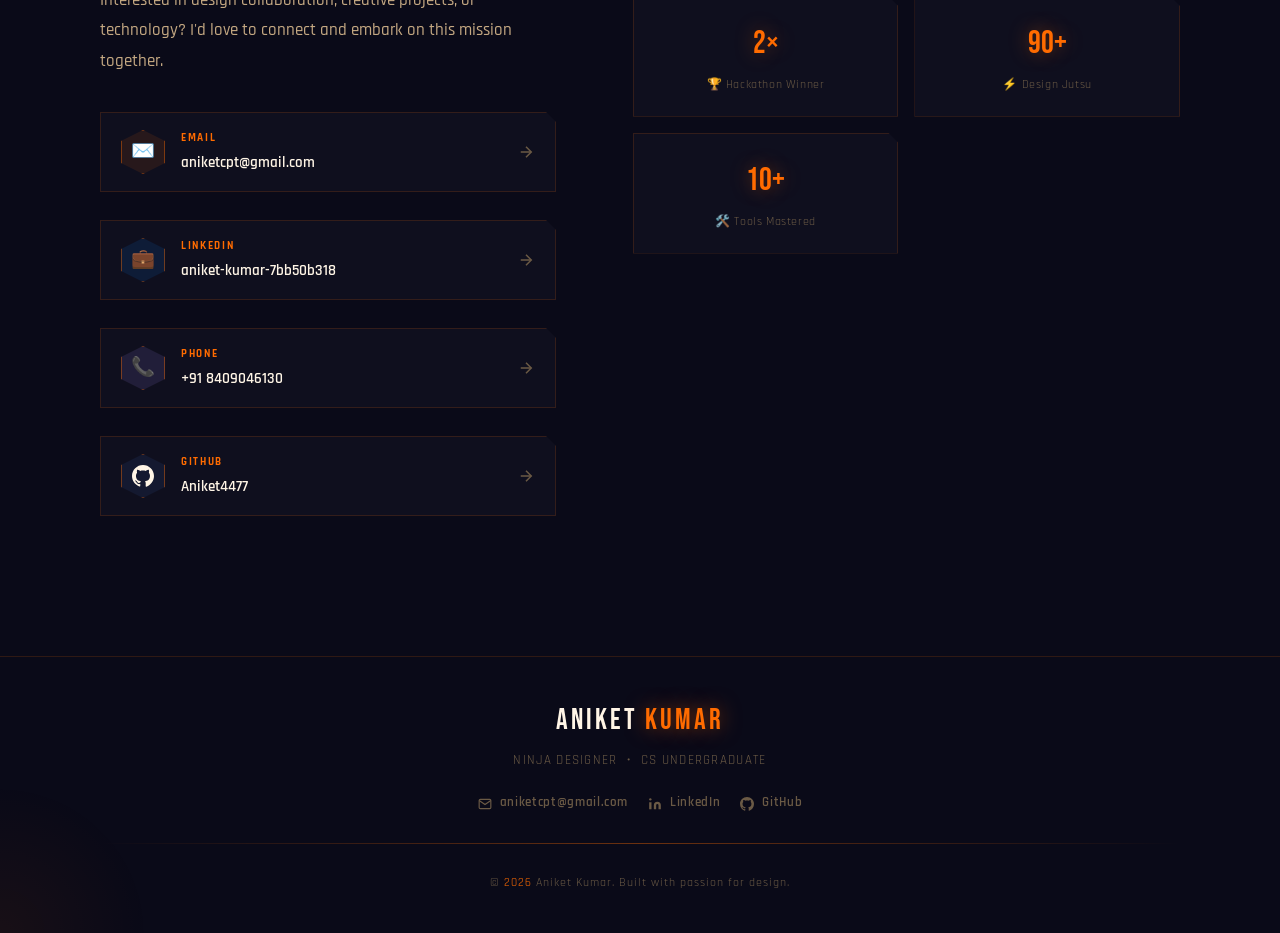
==== commit 0d2dc723: "Fix writing card leaking into UI/UX; use 'My writing', orange Aniket Kumar in footer, remove middle " ====
--- a/index.html
+++ b/index.html
@@ -1658,10 +1658,10 @@
           </div>
         </div>
 
-        <!-- Writing 1: Original Shayari - Jab Duriyaan He Andhere Mein Ho -->
-        <div class="gallery-item writing-card reveal delay-1" role="listitem" data-category="writing" aria-label="Original Shayari #1 — Jab Duriyaan He Andhere Mein Ho by Aniket Kumar">
+        <!-- Writing 1: Original Poetry - Jab Duriyaan He Andhere Mein Ho -->
+        <div class="gallery-item writing-card reveal delay-1" role="listitem" data-category="writing" aria-label="My writing — Jab Duriyaan He Andhere Mein Ho by Aniket Kumar">
           <div class="writing-card-header">
-            <span class="writing-card-badge">✍️ Shayari #1</span>
+            <span class="writing-card-badge">✍️ My writing</span>
             <span class="writing-card-quote-icon">❝</span>
           </div>
           <div class="writing-card-body">
@@ -1671,8 +1671,7 @@
               Jab chamakta sittara he kho jaye<br>
               To roshni kaise he dhundhe paoge
             </p>
-            <div class="poem-divider">✦ ✦ ✦</div>
-            <p class="poem-verse">
+            <p class="poem-verse" style="margin-top: 12px;">
               Mana tumhe pyar bhi yuse<br>
               Par tum yuse apna andhera kaise samjhaoge<br>
               jo khud khoya ho roshni mein<br>
@@ -1681,7 +1680,6 @@
           </div>
           <div class="writing-card-footer">
             <span class="writing-card-author">— Aniket Kumar</span>
-            <span class="writing-card-tag">Hindi Poetry · Shayari</span>
           </div>
         </div>
 
--- a/style.css
+++ b/style.css
@@ -774,11 +774,11 @@
 .gallery-item.writing-card {
   aspect-ratio: auto !important;
   min-height: 330px;
-  background: linear-gradient(145deg, rgba(20, 15, 30, 0.96), rgba(8, 7, 16, 0.98)) !important;
-  border: 1px solid rgba(255, 107, 0, 0.35) !important;
+  background: linear-gradient(145deg, rgba(20, 15, 30, 0.96), rgba(8, 7, 16, 0.98));
+  border: 1px solid rgba(255, 107, 0, 0.35);
   box-shadow: 0 8px 30px rgba(0, 0, 0, 0.65), inset 0 0 20px rgba(255, 107, 0, 0.04);
   padding: 22px 20px;
-  display: flex !important;
+  display: flex;
   flex-direction: column;
   justify-content: space-between;
   clip-path: polygon(0 0, calc(100% - 12px) 0, 100% 12px, 100% 100%, 0 100%);
@@ -788,8 +788,12 @@
   cursor: default;
 }
 
+.gallery-item.writing-card[style*="display: none"] {
+  display: none !important;
+}
+
 .gallery-item.writing-card:hover {
-  border-color: var(--chakra-orange) !important;
+  border-color: var(--chakra-orange);
   transform: translateY(-4px);
   box-shadow: 0 14px 40px rgba(255, 107, 0, 0.25), inset 0 0 30px rgba(255, 107, 0, 0.08);
 }
@@ -808,7 +812,7 @@
   align-items: center;
   gap: 6px;
   font-family: var(--font-sub);
-  font-size: 0.74rem;
+  font-size: 0.76rem;
   font-weight: 700;
   letter-spacing: 0.1em;
   text-transform: uppercase;
@@ -827,14 +831,14 @@
   display: flex;
   flex-direction: column;
   justify-content: center;
-  gap: 10px;
+  gap: 12px;
   font-family: var(--font-body);
   font-size: 0.88rem;
   line-height: 1.65;
   color: #ededf5;
   font-style: italic;
   text-align: left;
-  padding: 4px 0;
+  padding: 6px 0;
 }
 
 .writing-card-body .poem-verse {
@@ -843,37 +847,23 @@
   text-shadow: 0 1px 4px rgba(0, 0, 0, 0.9);
 }
 
-.writing-card-body .poem-divider {
-  text-align: center;
-  color: var(--chakra-gold);
-  font-size: 0.65rem;
-  letter-spacing: 0.35em;
-  opacity: 0.7;
-  margin: 2px 0;
-}
-
 .writing-card-footer {
   display: flex;
   align-items: center;
-  justify-content: space-between;
+  justify-content: flex-end;
   border-top: 1px solid rgba(255, 255, 255, 0.08);
   padding-top: 10px;
   margin-top: 12px;
   font-family: var(--font-sub);
-  font-size: 0.72rem;
+  font-size: 0.78rem;
 }
 
 .writing-card-author {
-  color: var(--text-secondary);
-  font-weight: 600;
-  letter-spacing: 0.05em;
-}
-
-.writing-card-tag {
   color: var(--chakra-orange);
   font-weight: 700;
   letter-spacing: 0.08em;
   text-transform: uppercase;
+  text-shadow: 0 0 10px rgba(255, 107, 0, 0.4);
 }
 
 /* Anime contact stat grid */
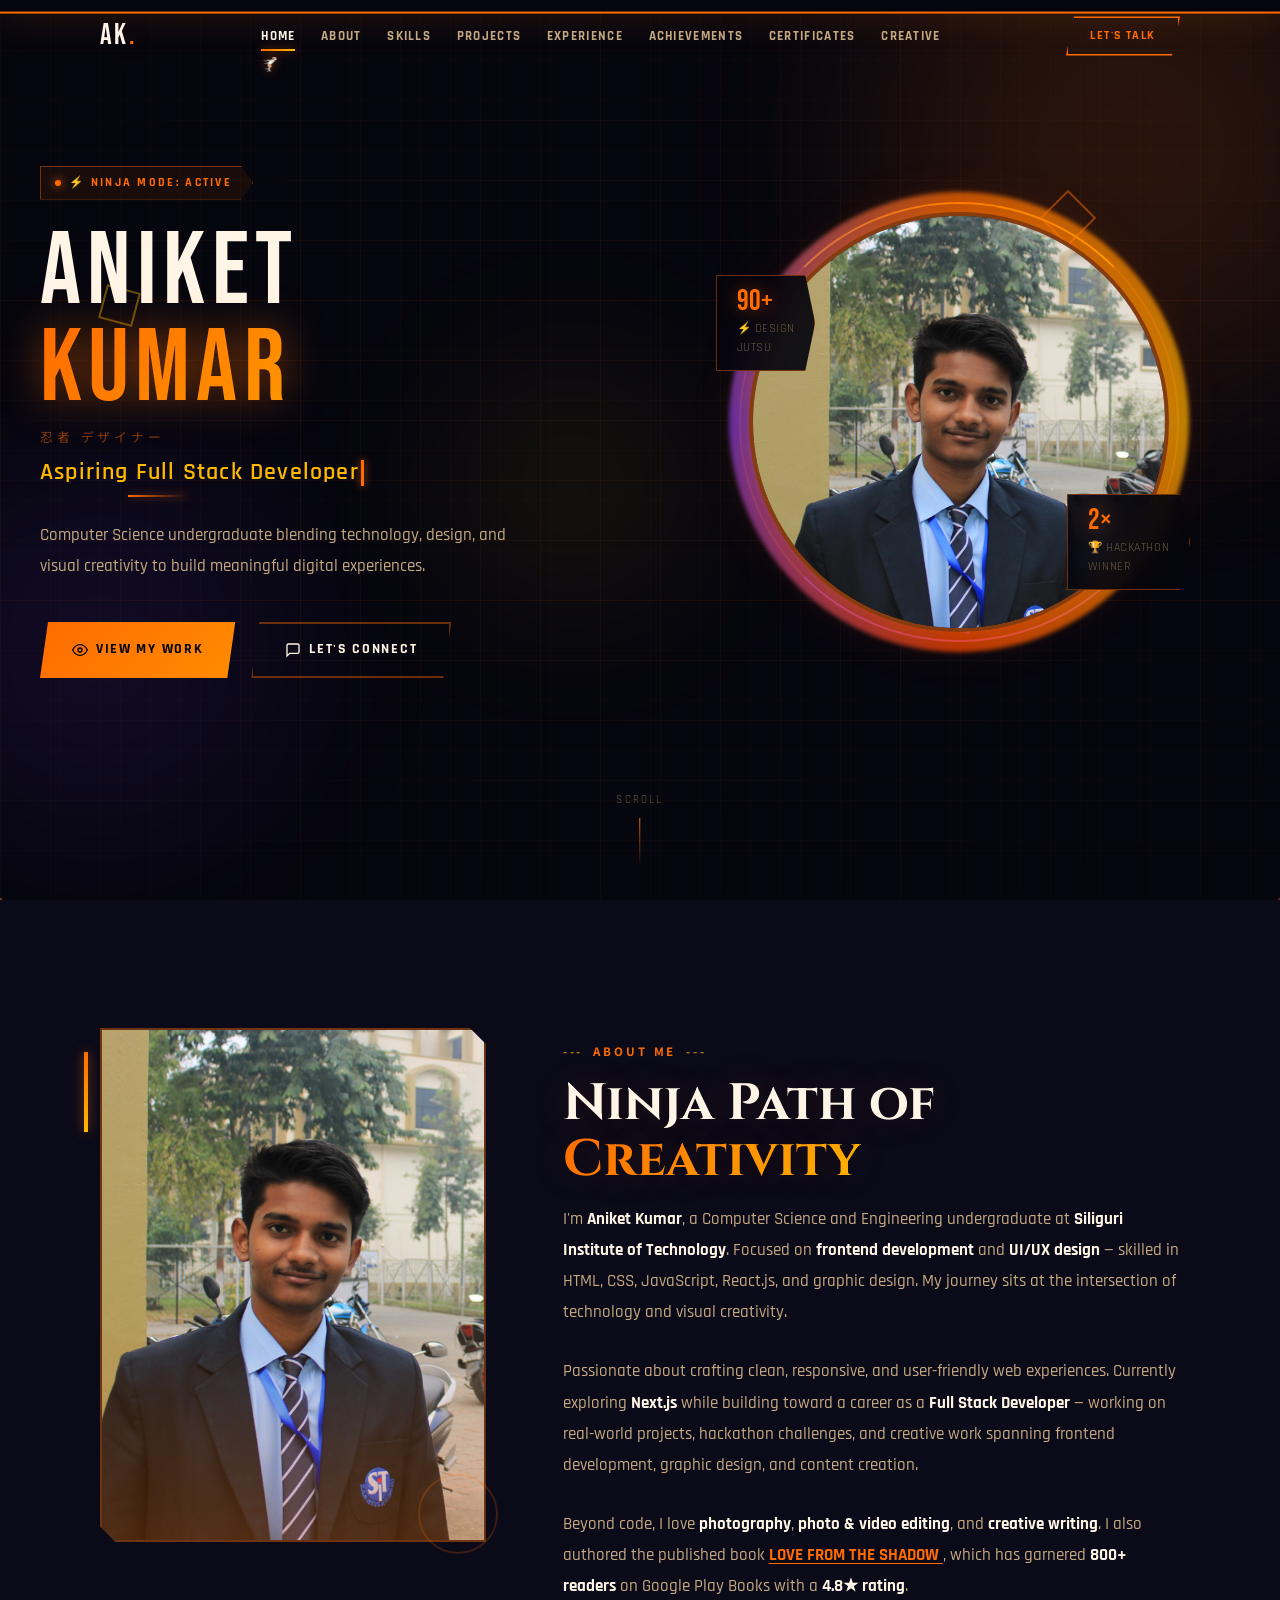
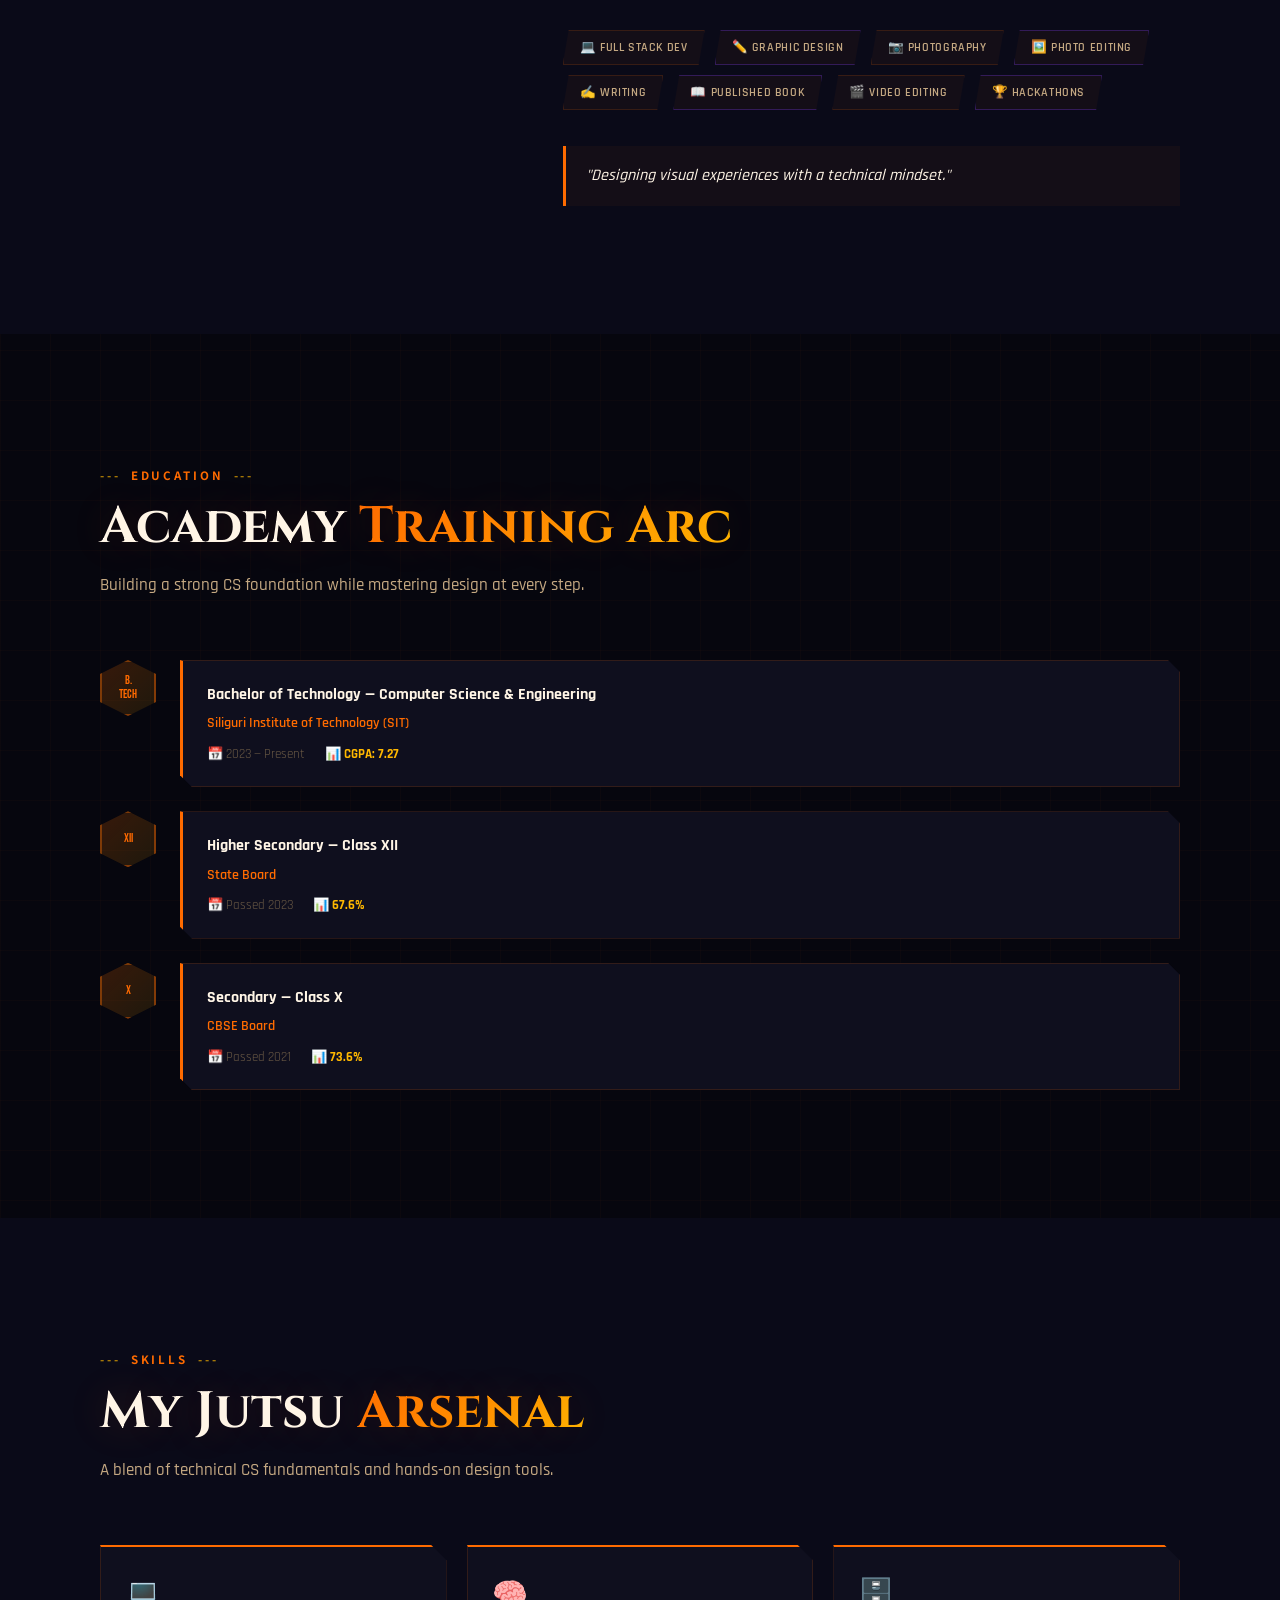
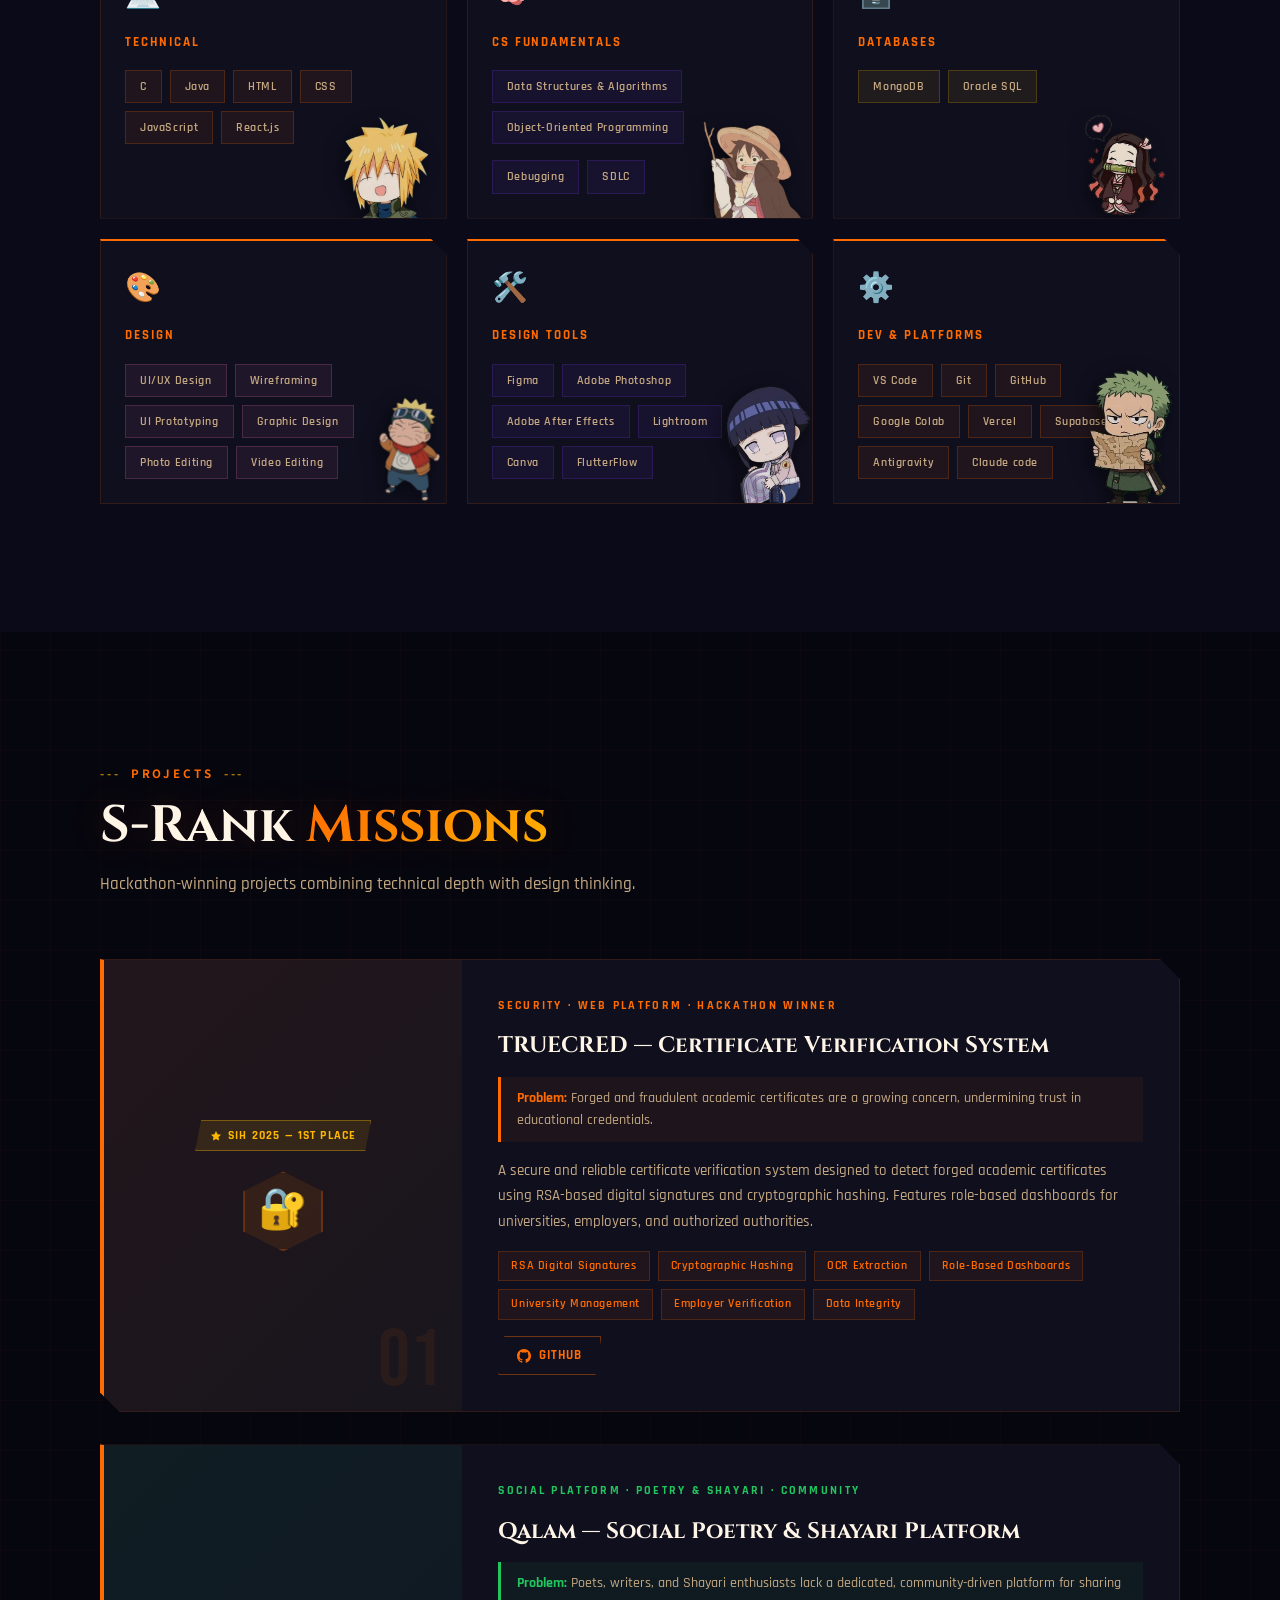
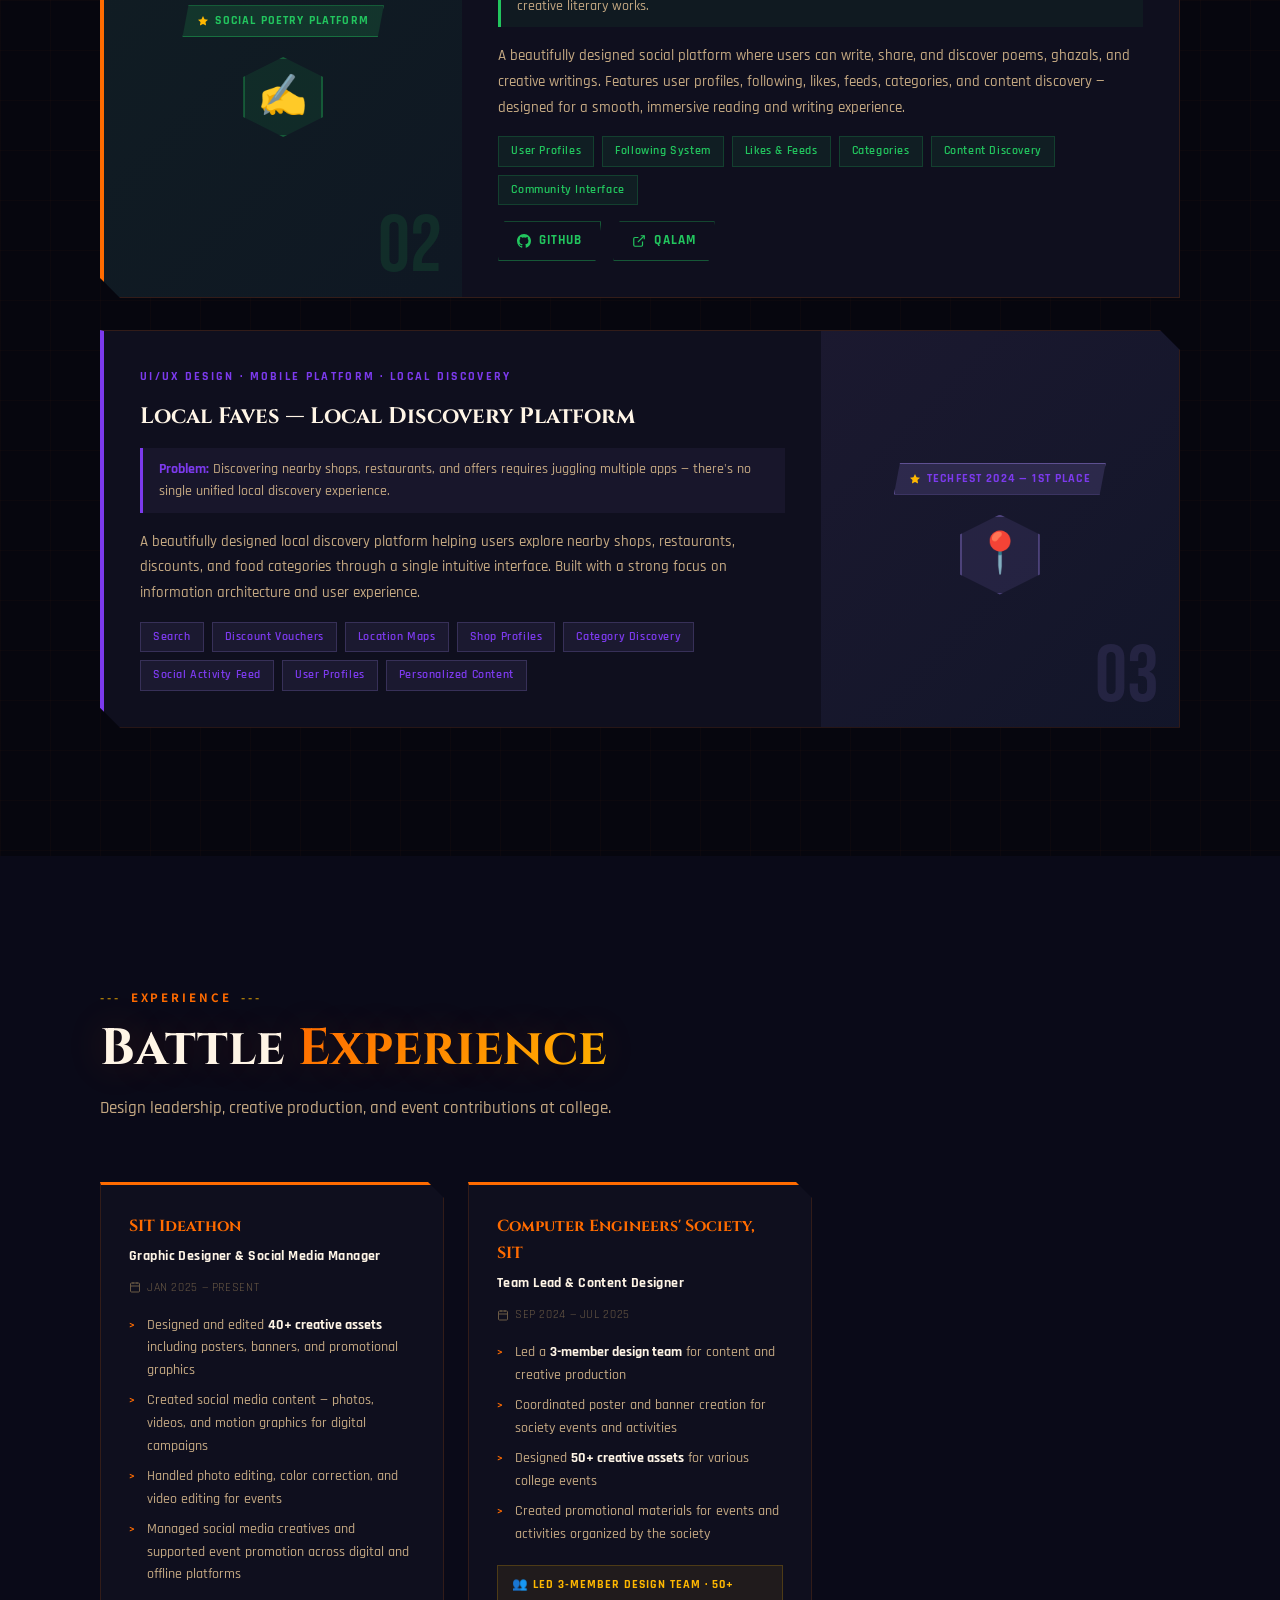
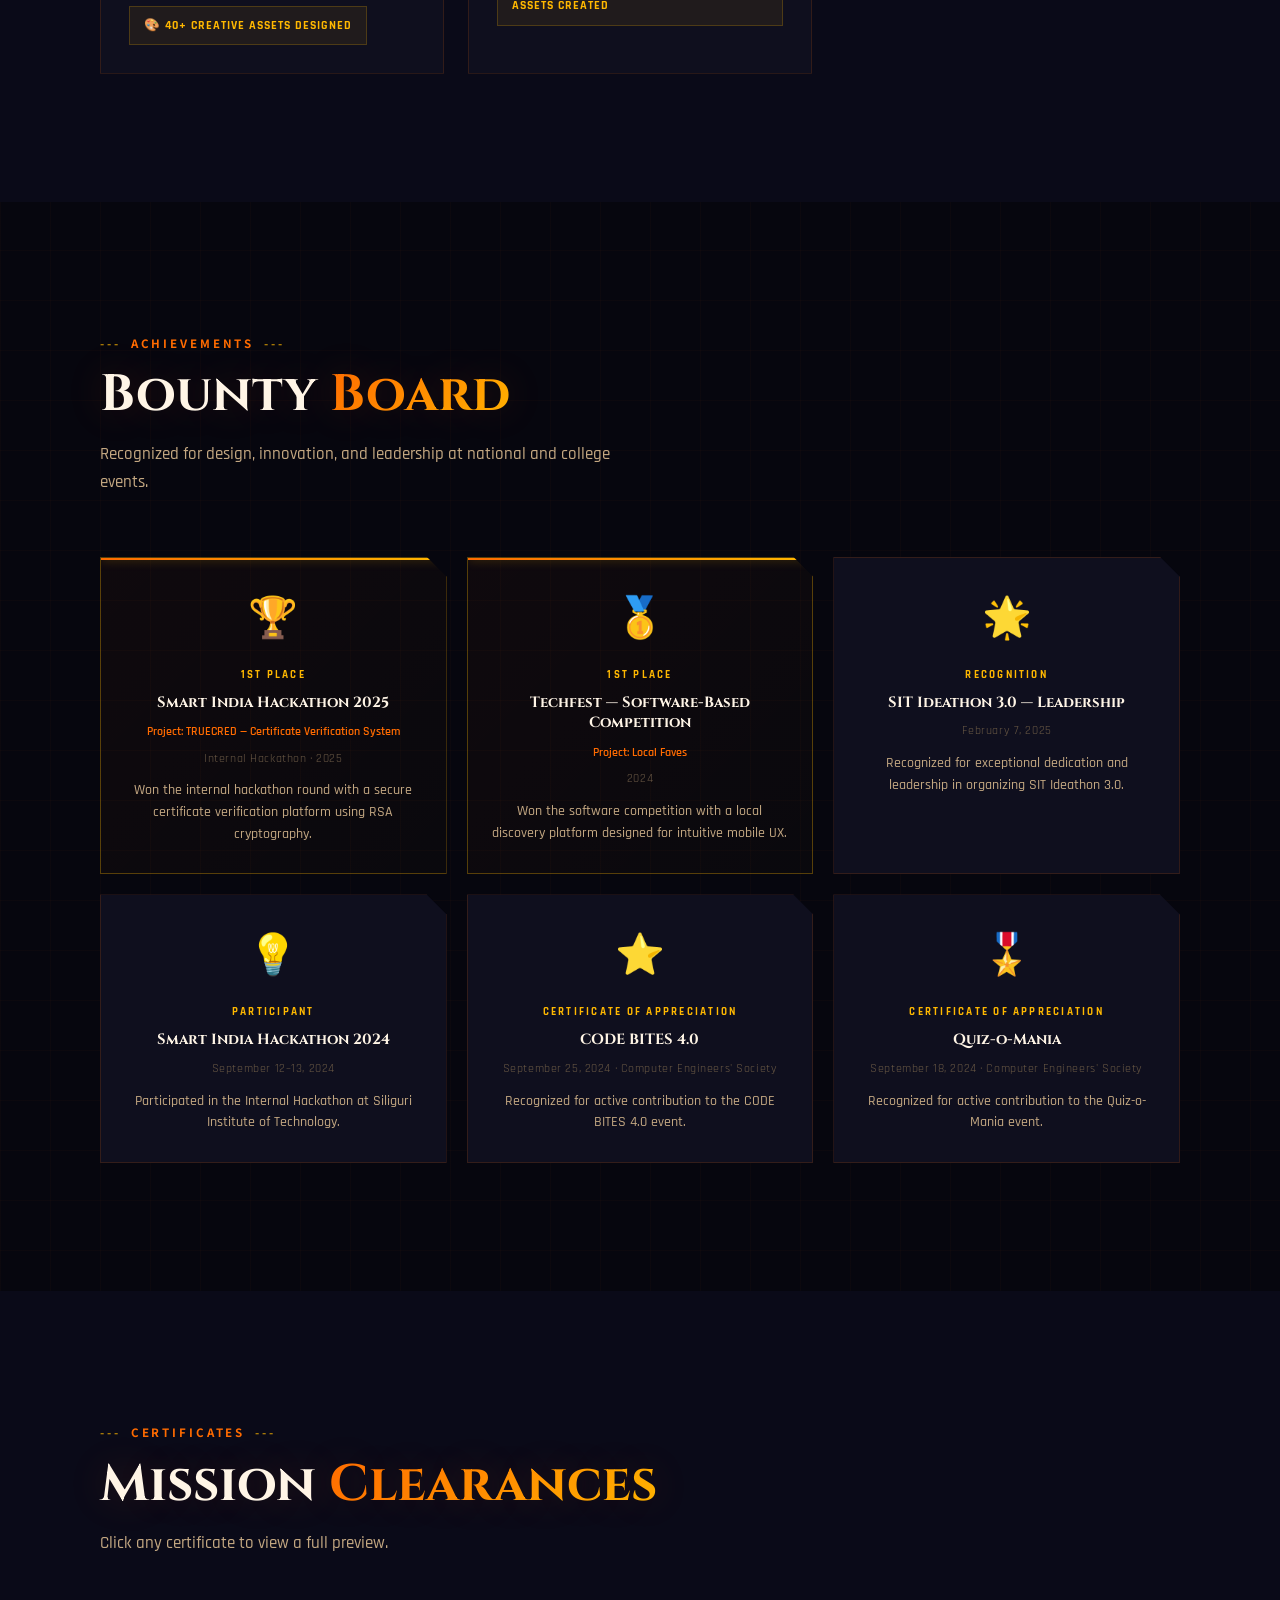
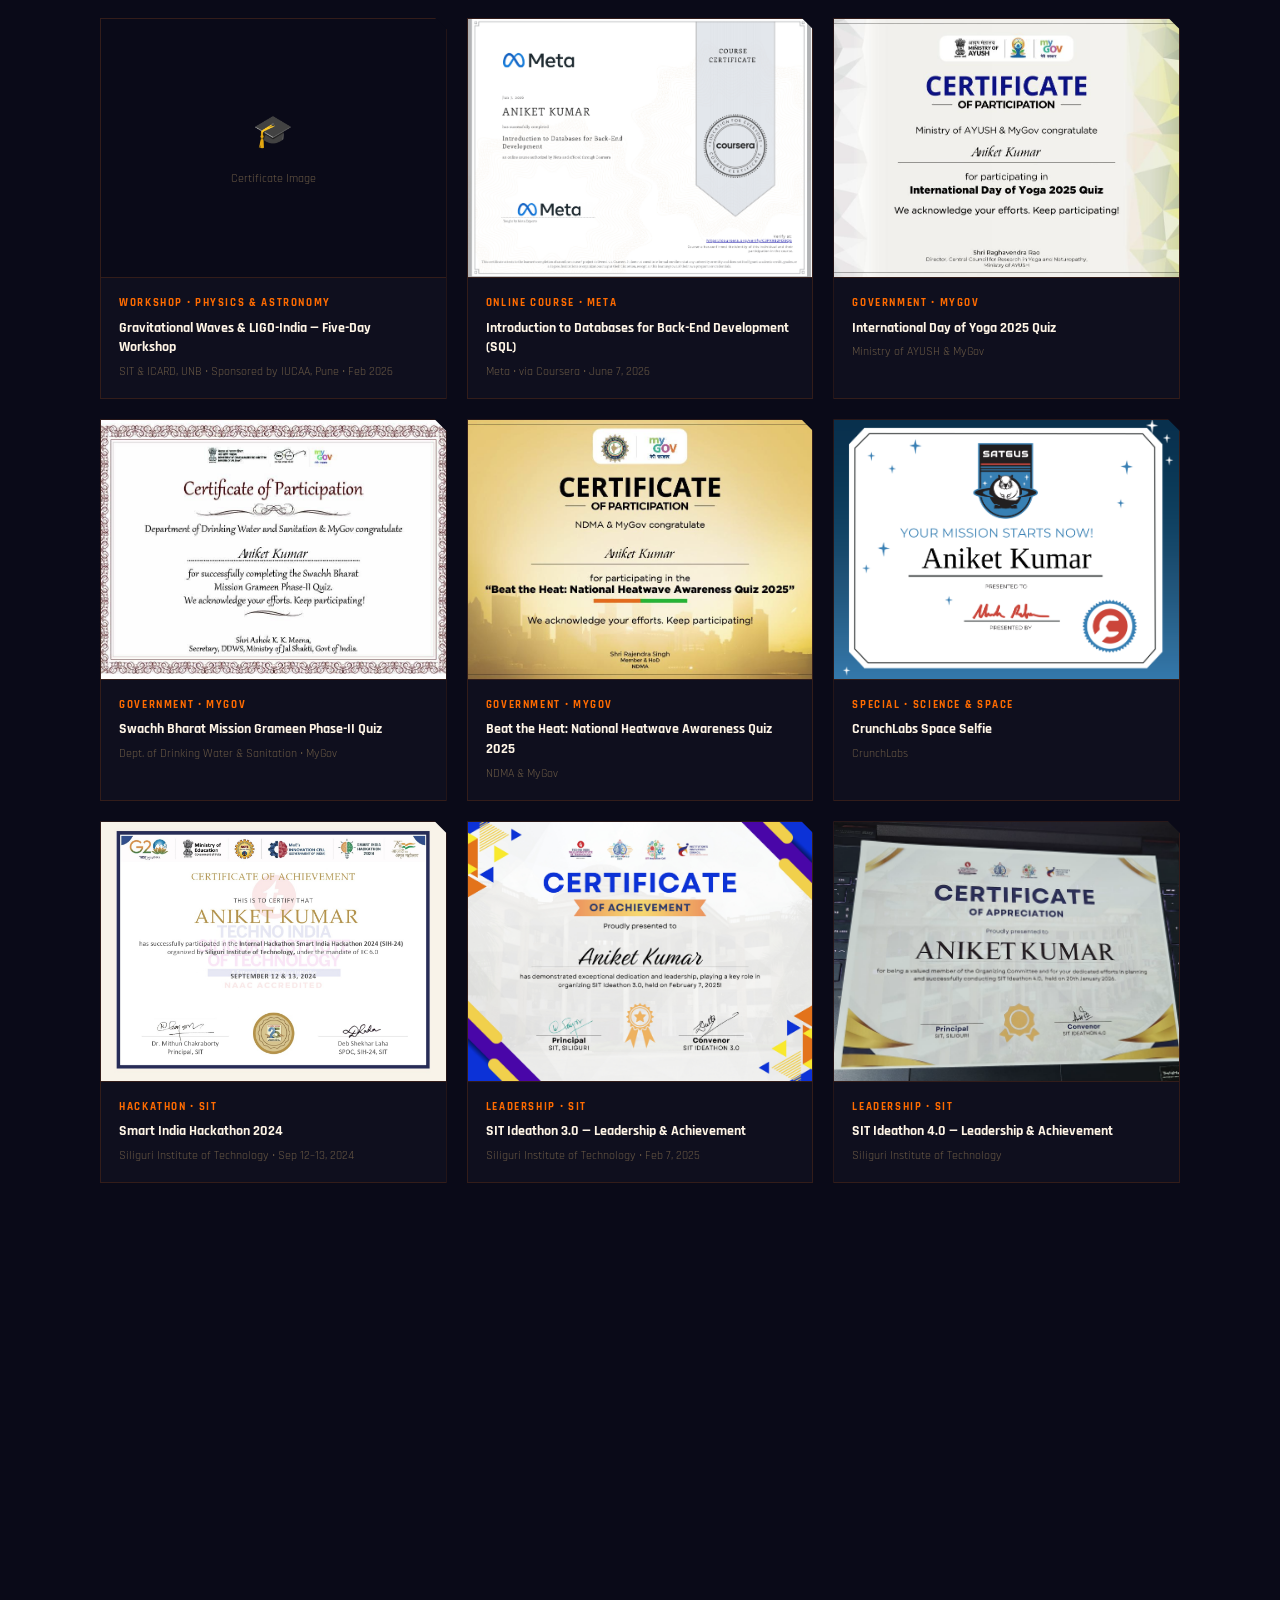
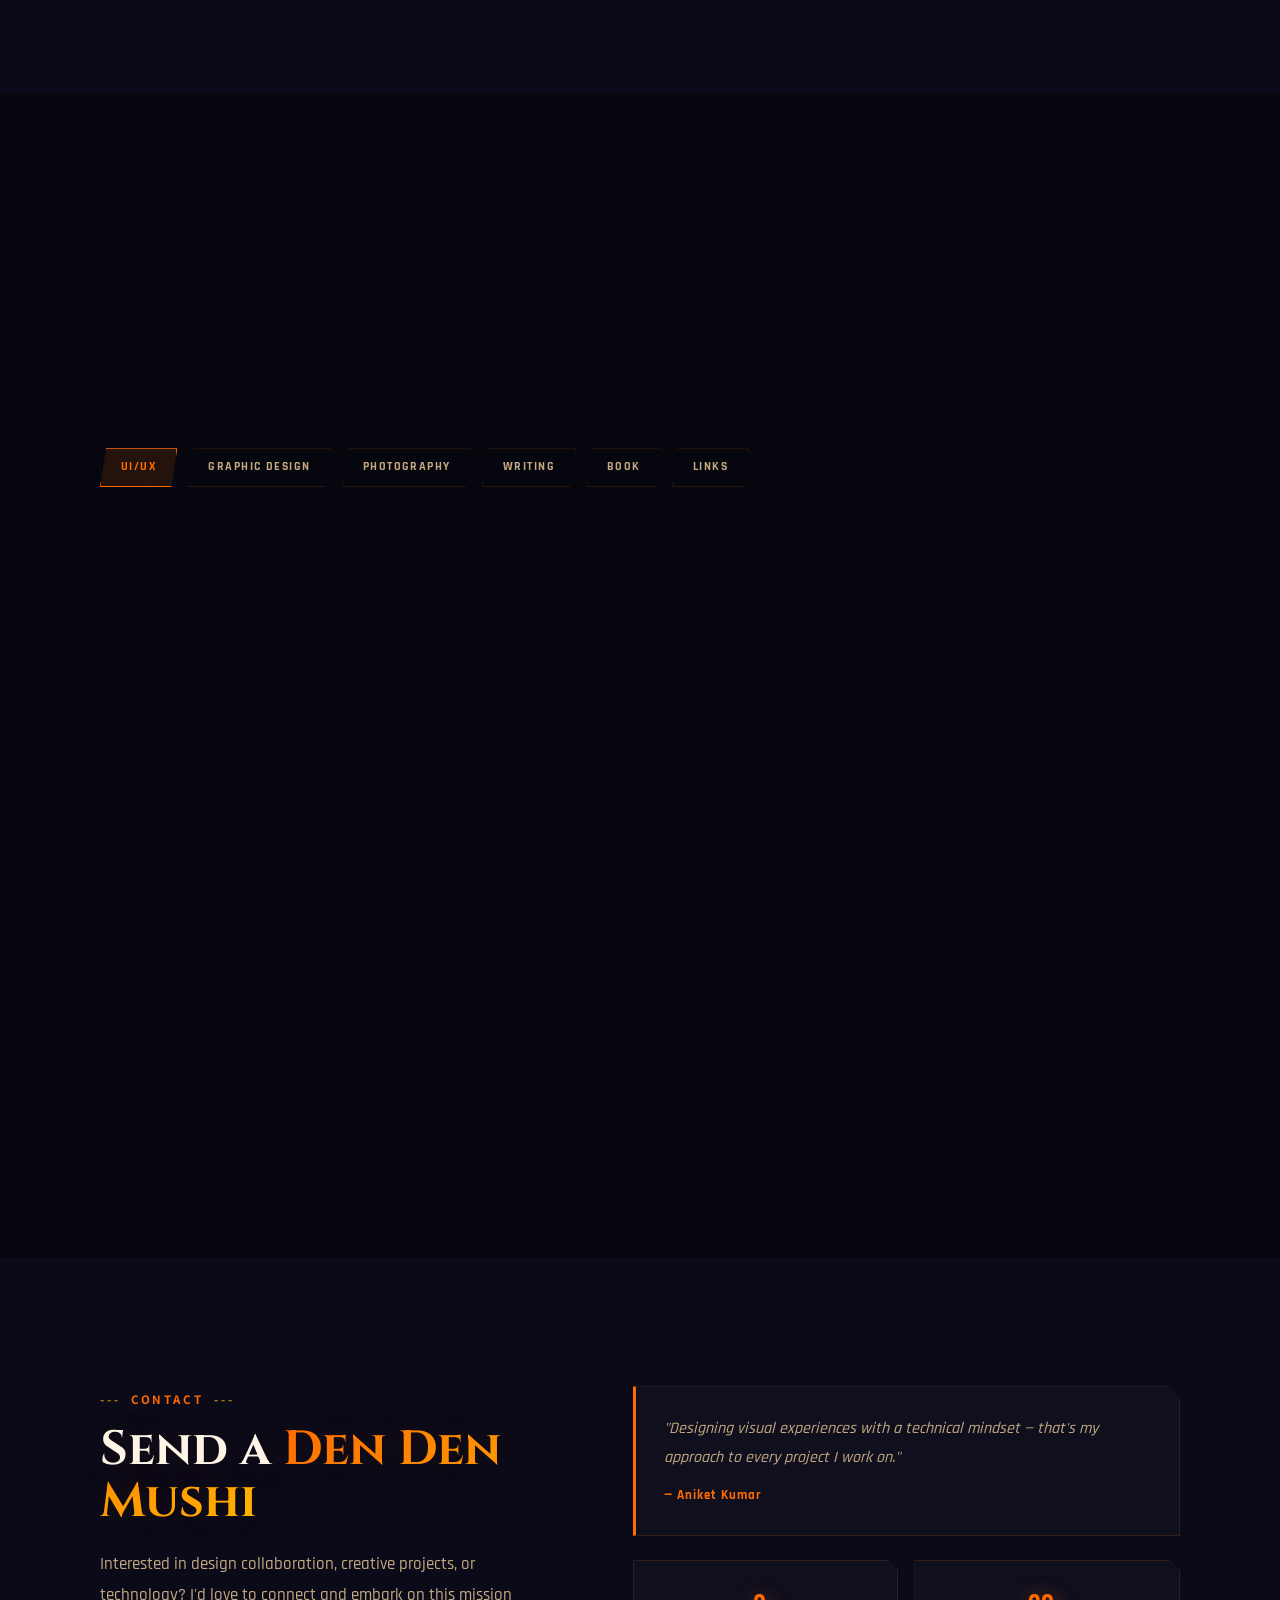
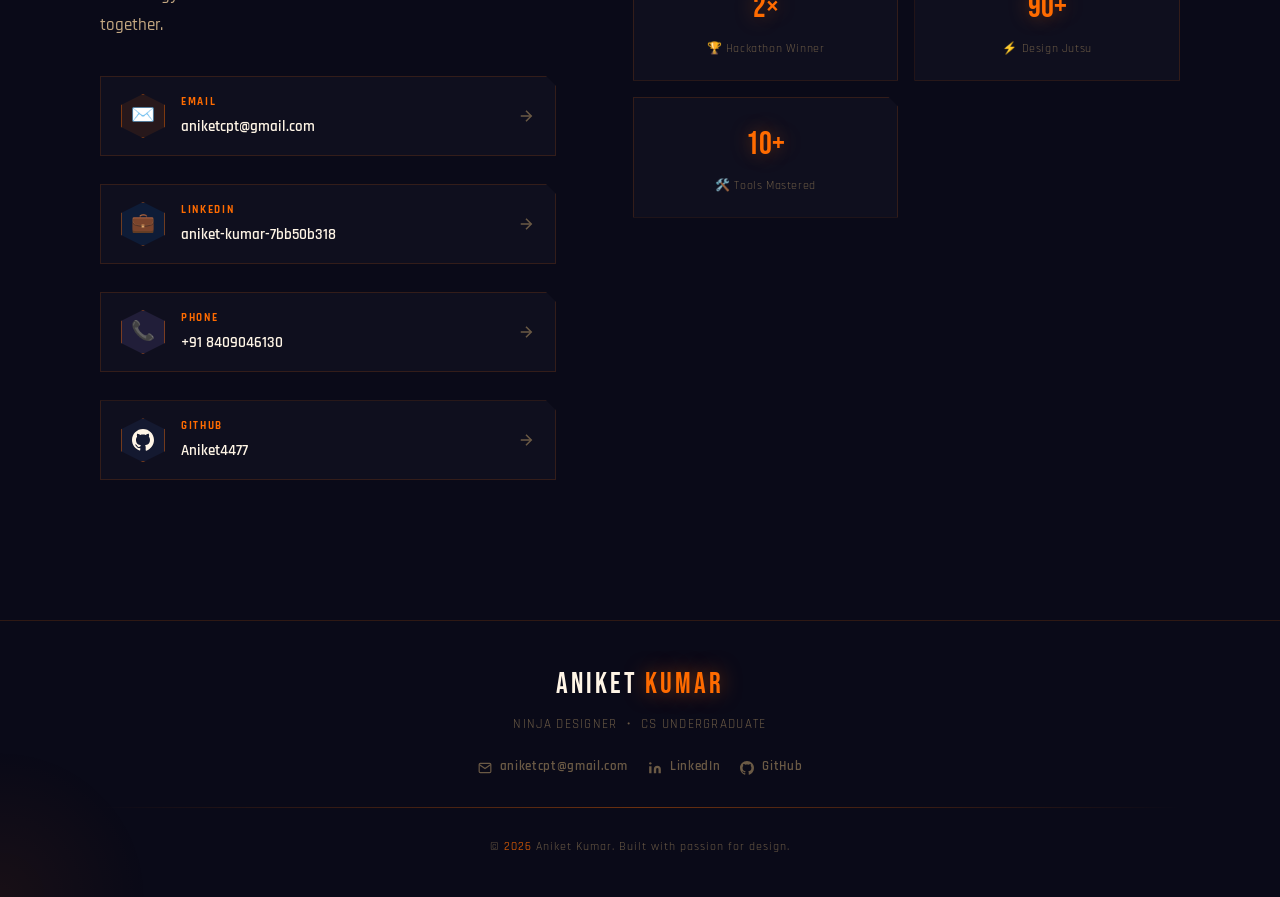
==== commit cf7f3b56: "Update gallery note: remove folder instruction line, update badge to 'Creativity never stops · Addin" ====
--- a/index.html
+++ b/index.html
@@ -1759,16 +1759,13 @@
 
       <!-- Coming soon note -->
       <div style="text-align:center; margin-top:40px;" class="reveal">
-        <p style="color:var(--text-muted); font-family:var(--font-sub); font-size:0.88rem; margin-bottom:12px;">
-          More creative work will be added soon — drop your design assets into the portfolio folder.
-        </p>
         <span class="gallery-coming-soon">
           <svg width="14" height="14" fill="none" stroke="currentColor" stroke-width="2" viewBox="0 0 24 24"
             aria-hidden="true">
             <circle cx="12" cy="12" r="10" />
             <polyline points="12 6 12 12 16 14" />
           </svg>
-          90+ assets created · Gallery expanding soon
+          Creativity never stops · Adding more soon
         </span>
       </div>
 
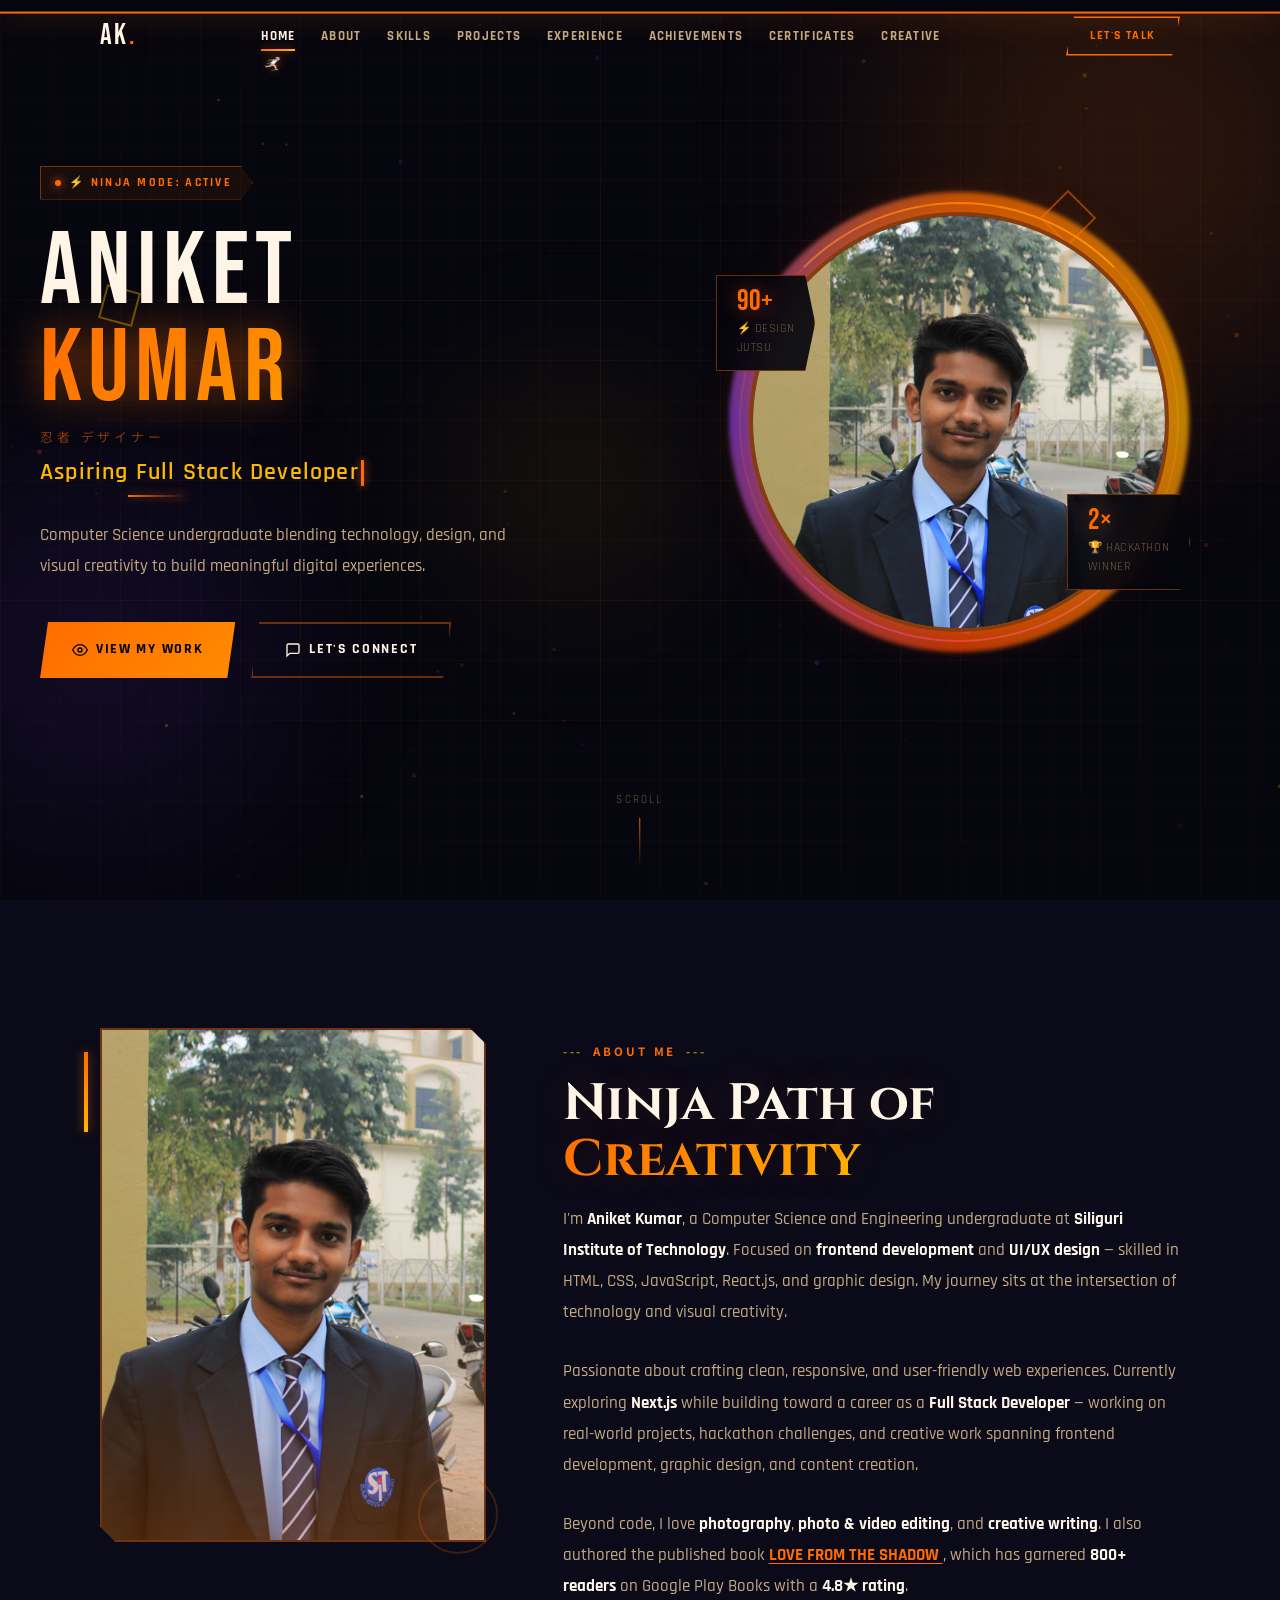
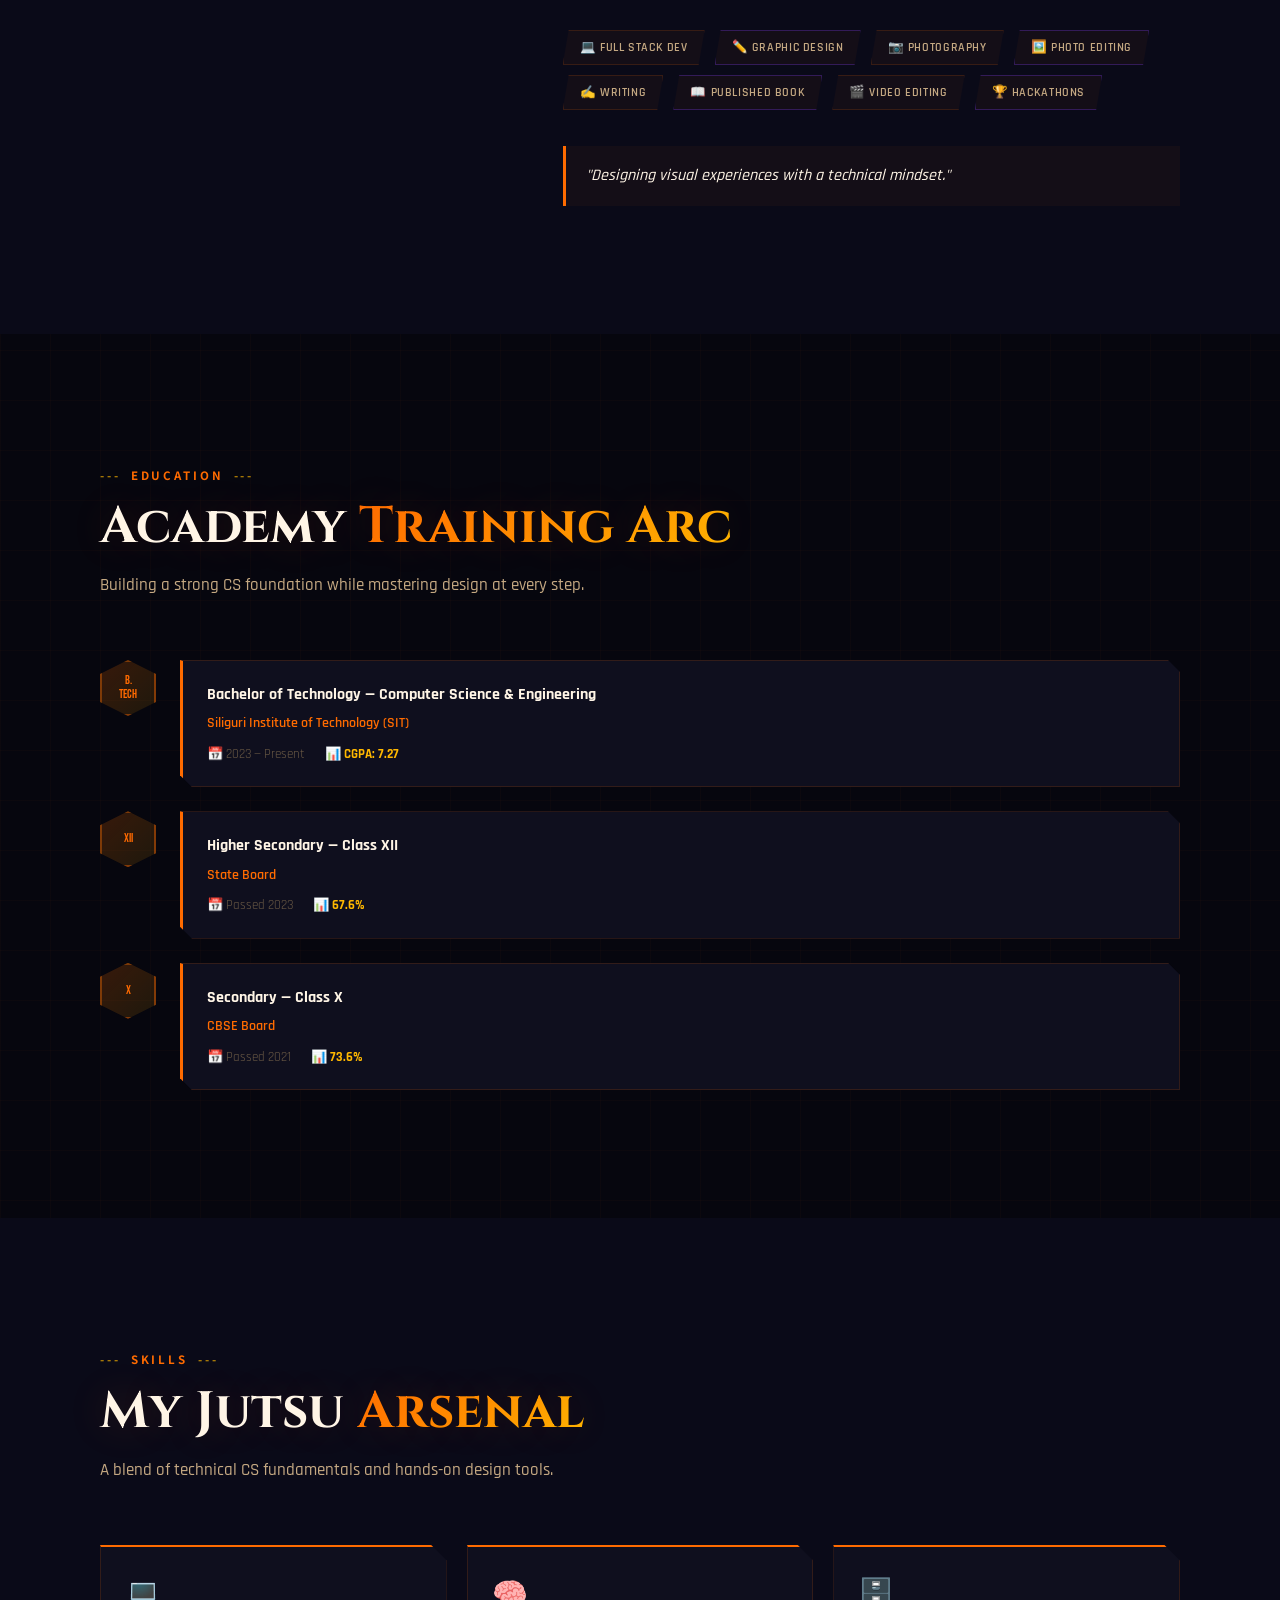
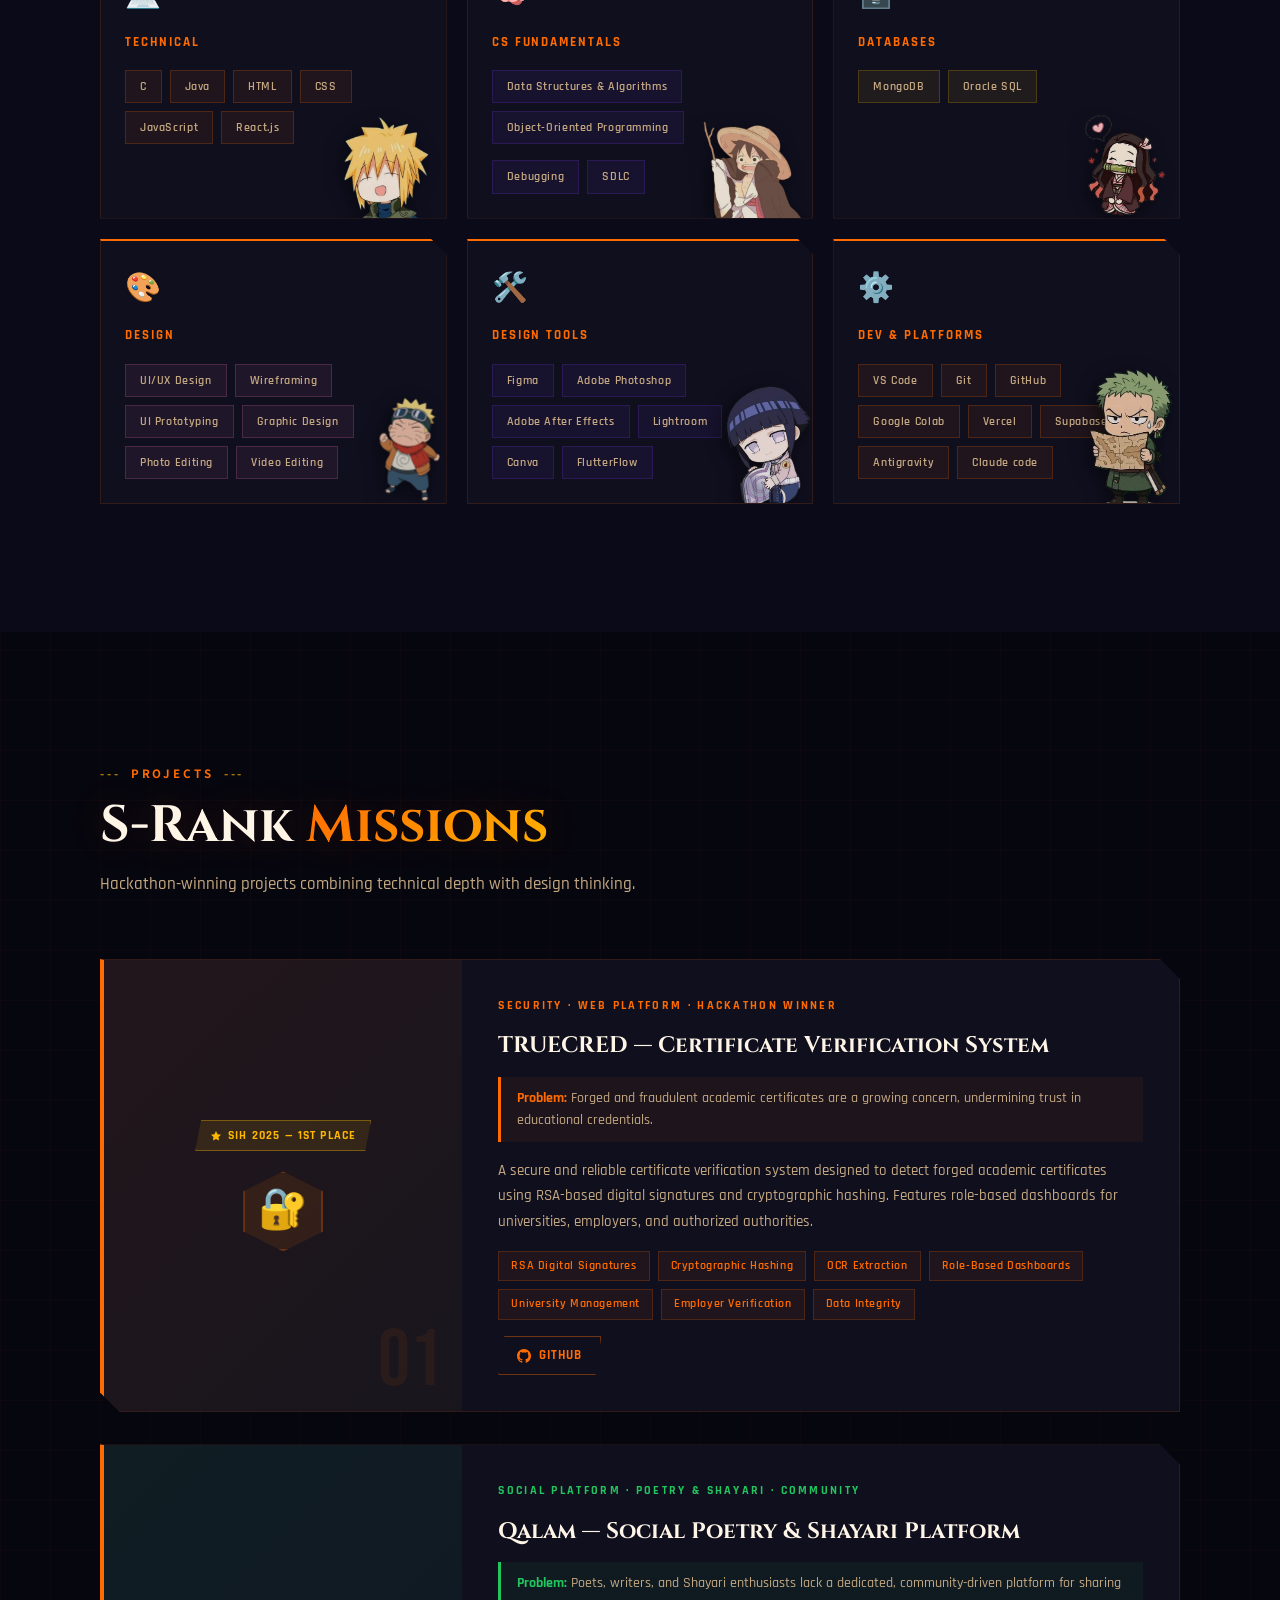
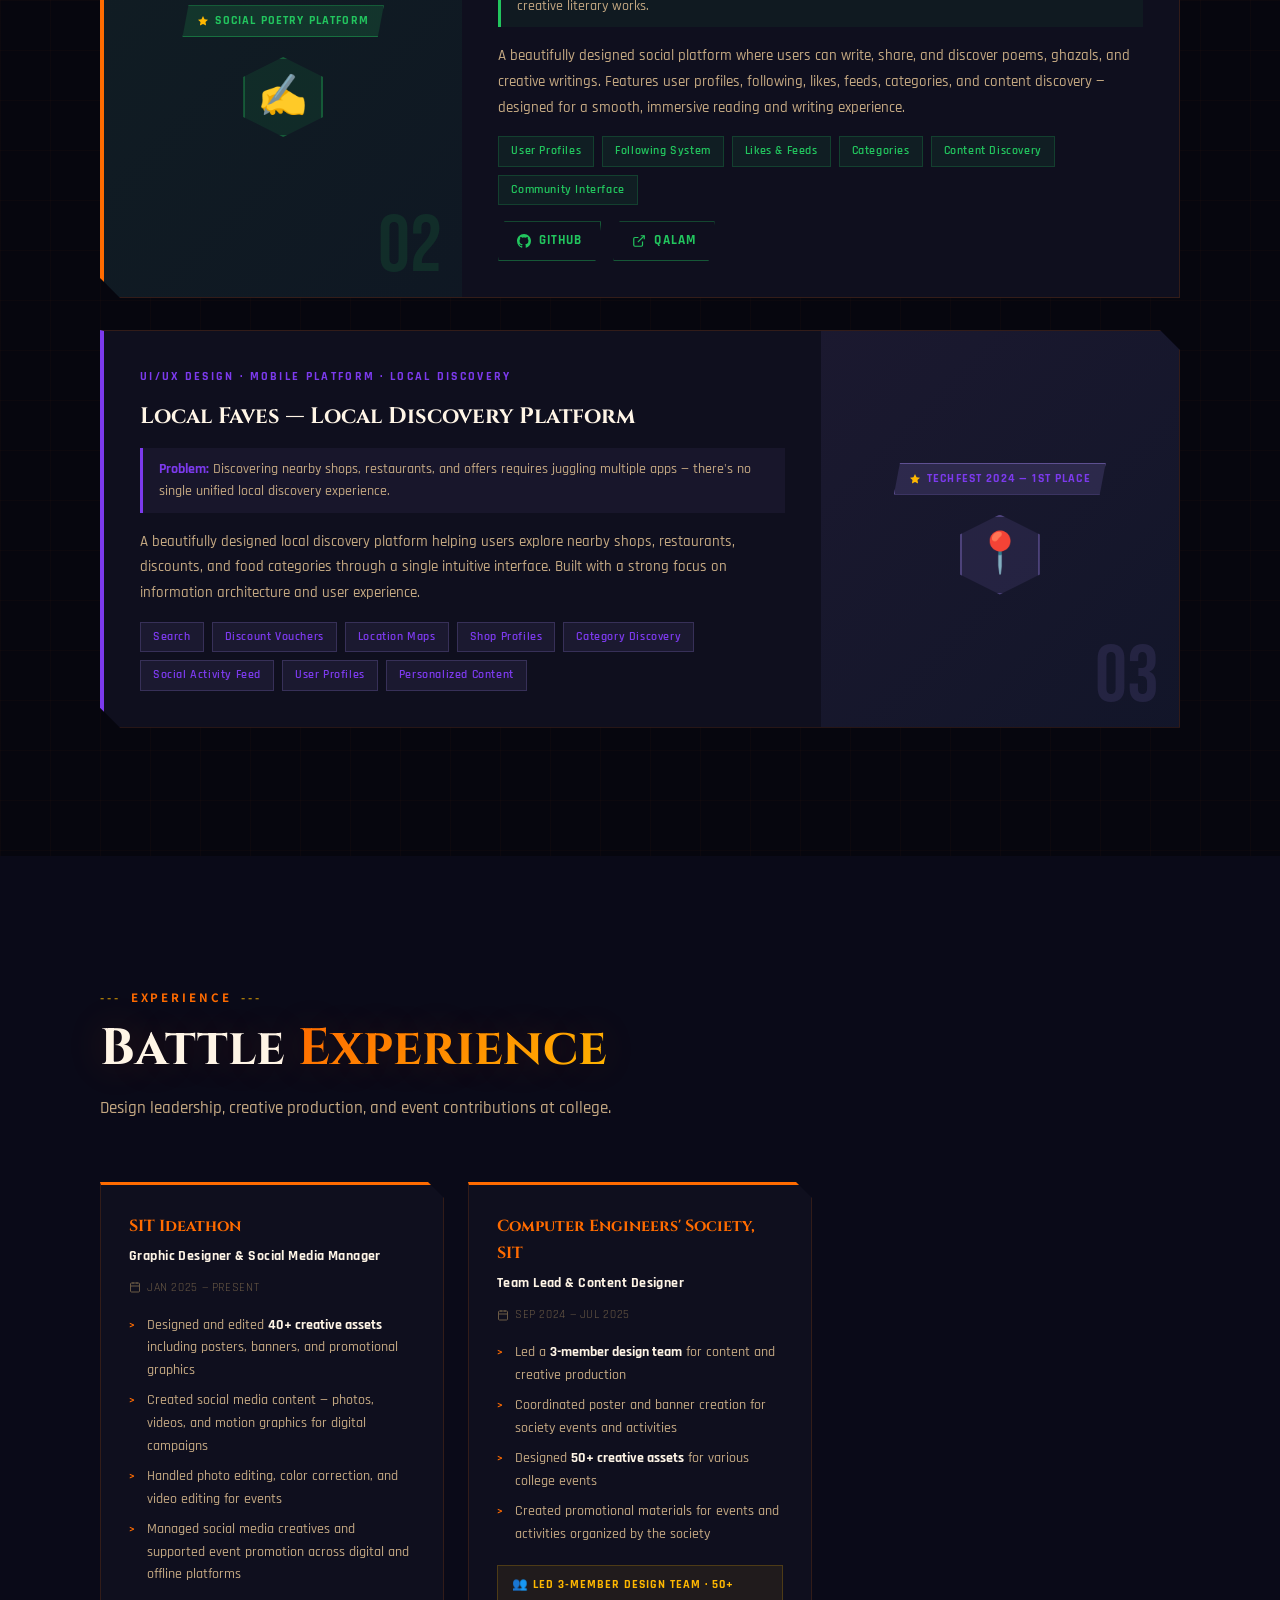
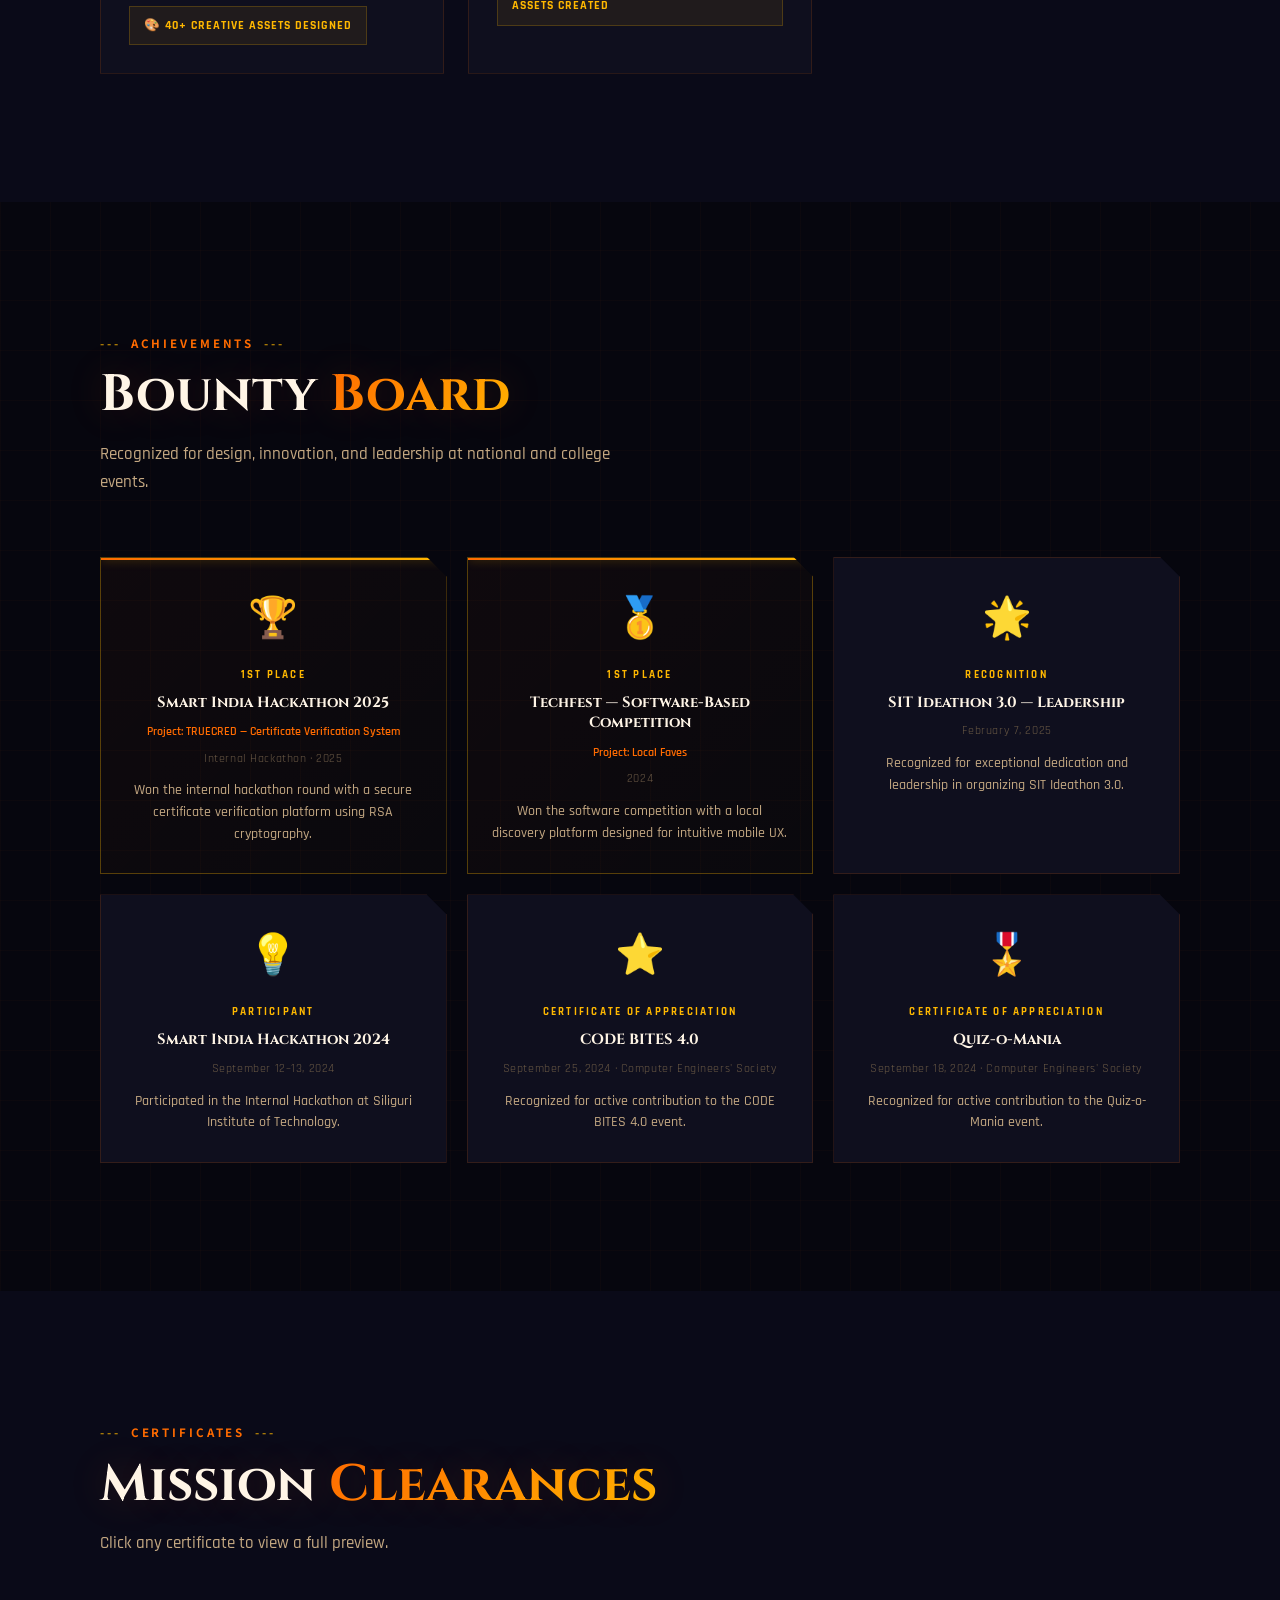
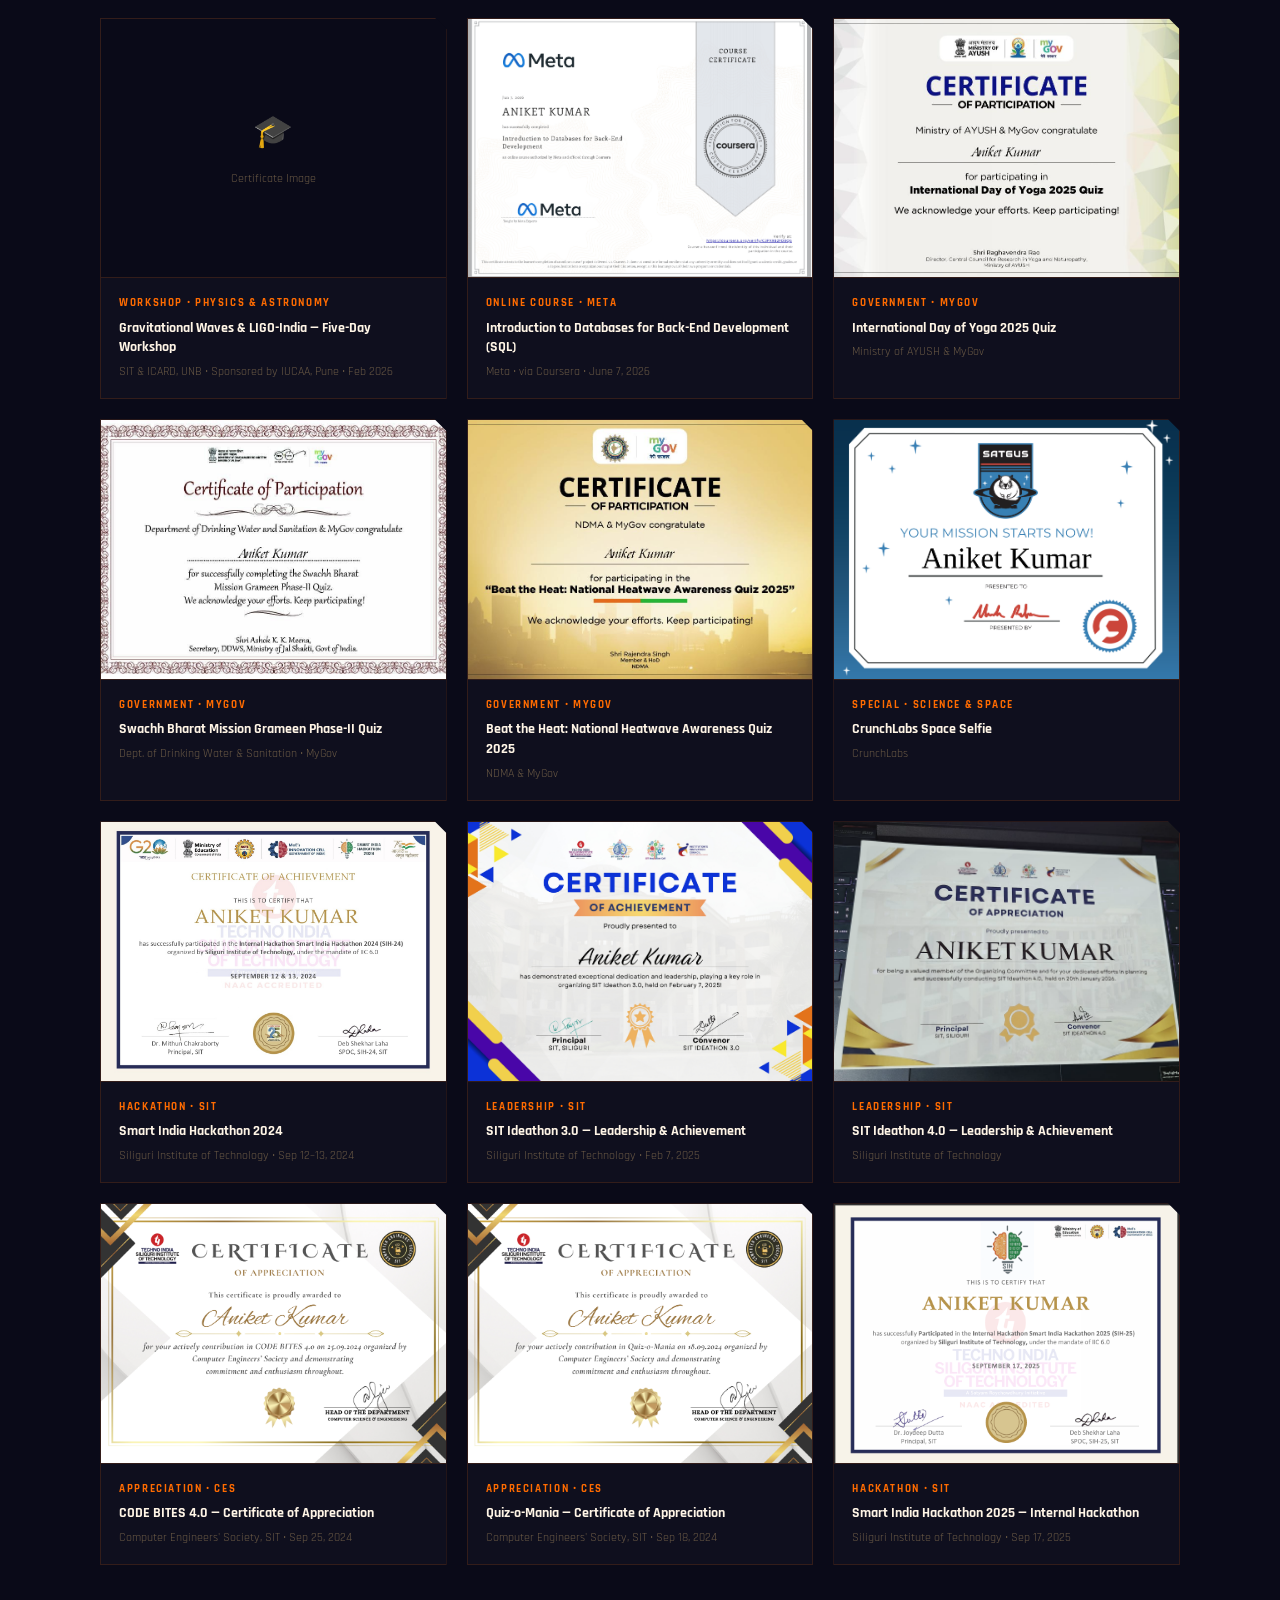
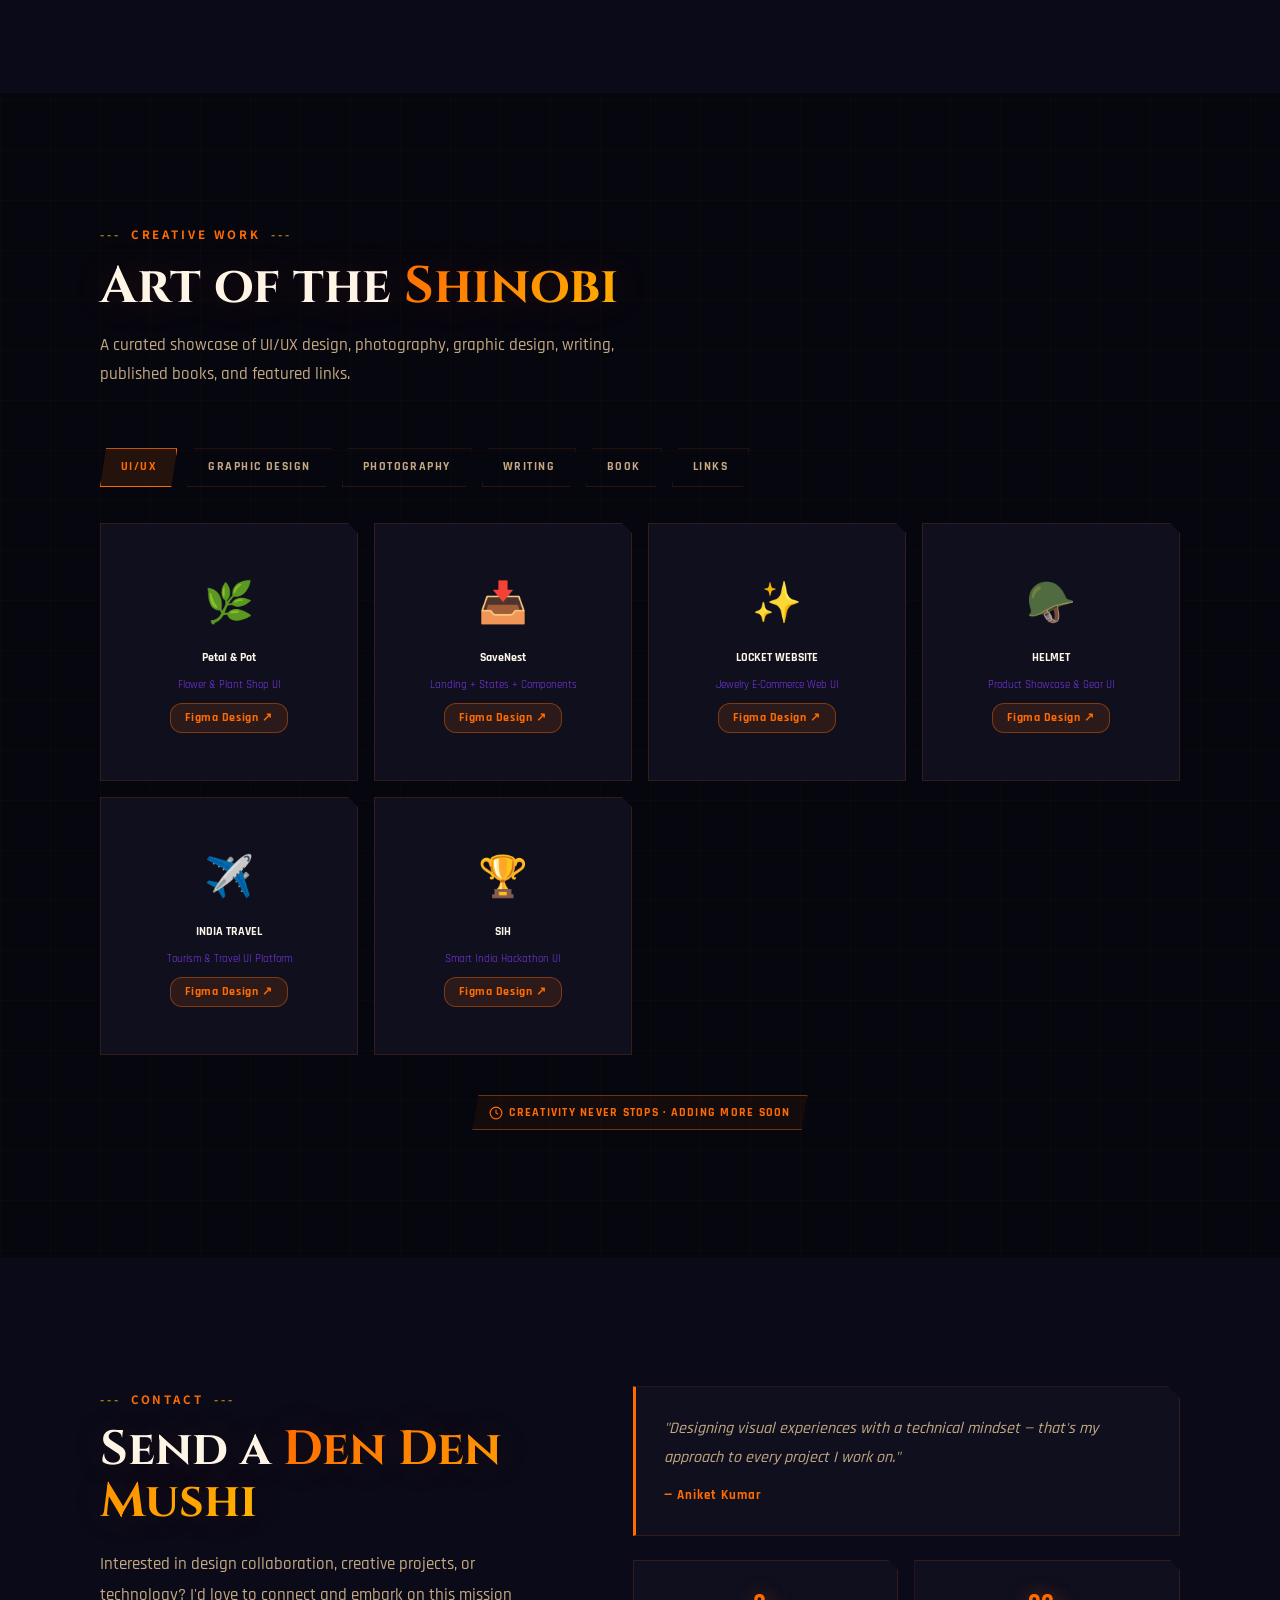
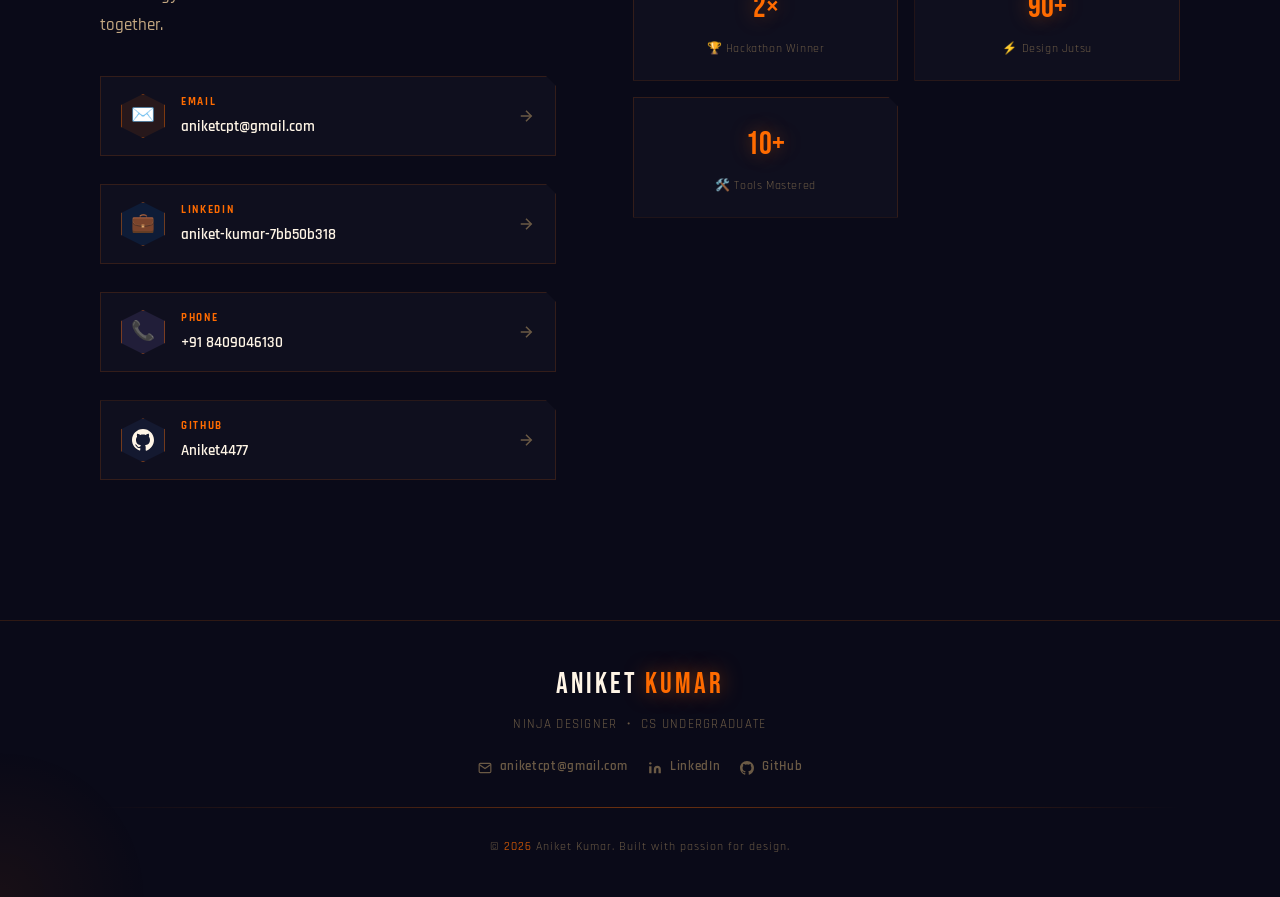
==== commit 8d6eacb0: "Add writings 2 through 11 and change writing font to Kalam for authentic poetic typography" ====
--- a/index.html
+++ b/index.html
@@ -18,7 +18,7 @@
   <link rel="preconnect" href="https://fonts.googleapis.com" />
   <link rel="preconnect" href="https://fonts.gstatic.com" crossorigin />
   <link
-    href="https://fonts.googleapis.com/css2?family=Cinzel:wght@400;600;700;800;900&family=Noto+Sans+JP:wght@300;400;500;700;900&family=Rajdhani:wght@400;500;600;700&family=Bebas+Neue&family=Orbitron:wght@400;600;700;900&display=swap"
+    href="https://fonts.googleapis.com/css2?family=Cinzel:wght@400;600;700;800;900&family=Kalam:wght@300;400;700&family=Noto+Sans+JP:wght@300;400;500;700;900&family=Rajdhani:wght@400;500;600;700&family=Bebas+Neue&family=Orbitron:wght@400;600;700;900&display=swap"
     rel="stylesheet" />
 </head>
 
@@ -1683,16 +1683,257 @@
           </div>
         </div>
 
-        <!-- Writing: Creative Prose -->
-        <div class="gallery-item reveal delay-2" role="listitem" data-category="writing" aria-label="Creative Prose and Stories">
-          <div class="gallery-placeholder">
-            <span style="font-size:2.5rem">📝</span>
-            <span style="font-weight:600; color:var(--text-secondary)">Creative Prose &amp; Stories</span>
-            <span style="font-size:0.7rem; color:#22c55e">Narrative Pieces &amp; Reflections</span>
-          </div>
-          <div class="gallery-overlay" aria-hidden="true">
-            <div class="gallery-item-title">Creative Prose &amp; Articles</div>
-            <div class="gallery-item-cat">Writing</div>
+        <!-- Writing 2: Hindi Poetry - Tumhein Paane Ki Abhilasha -->
+        <div class="gallery-item writing-card reveal delay-2" role="listitem" data-category="writing" aria-label="My writing — Tumhein Paane Ki Abhilasha by Aniket Kumar">
+          <div class="writing-card-header">
+            <span class="writing-card-badge">✍️ My writing</span>
+            <span class="writing-card-quote-icon">❝</span>
+          </div>
+          <div class="writing-card-body">
+            <p class="poem-verse">
+              तुम्हें पाने की अभिलाषा अब भी है,<br>
+              किन्तु तुम्हें पाने का अधिकार नहीं।
+            </p>
+            <p class="poem-verse" style="margin-top: 10px;">
+              प्रेम तो वह दीप है<br>
+              जो अपने ही तेल में जलकर<br>
+              दूसरों का पथ आलोकित करता है;<br>
+              उसे यह प्रश्न करने का अवकाश कहाँ<br>
+              कि उसके प्रकाश में<br>
+              कौन चला और कौन नहीं।
+            </p>
+            <p class="poem-verse" style="margin-top: 10px;">
+              मैंने तुम्हें चाहा<br>
+              यह मेरे हृदय का सत्य था,<br>
+              तुमने मुझे न चाहा<br>
+              यह तुम्हारे हृदय का अधिकार।
+            </p>
+            <p class="poem-verse" style="margin-top: 10px;">
+              विरह की इस नीरव संध्या में<br>
+              अब इतना ही समझ पाया हूँ<br>
+              प्रेम का पूर्ण होना<br>
+              प्रेमी को पा लेने में नहीं,<br>
+              अपितु उसके सुख की कामना करते हुए<br>
+              स्वयं को विचलित कर देने में है।
+            </p>
+          </div>
+          <div class="writing-card-footer">
+            <span class="writing-card-author">— Aniket Kumar</span>
+          </div>
+        </div>
+
+        <!-- Writing 3: Reflection - Uski Nazar Mein -->
+        <div class="gallery-item writing-card reveal delay-3" role="listitem" data-category="writing" aria-label="My writing — Reflection by Aniket Kumar">
+          <div class="writing-card-header">
+            <span class="writing-card-badge">✍️ My writing</span>
+            <span class="writing-card-quote-icon">❝</span>
+          </div>
+          <div class="writing-card-body">
+            <p class="poem-verse">
+              Kyunki chaahe koi shakhs<br>
+              Aapko kitna hi khoobsurat kyun na lage,<br>
+              Aap uski baaton mein<br>
+              Kitna hi kho kyun na jao,
+            </p>
+            <p class="poem-verse" style="margin-top: 10px;">
+              Magar uski nazar mein<br>
+              Aap kabhi the hi nahi,<br>
+              Toh phir uski aankhon mein<br>
+              Khud ko dhoondhne ka koi matlab<br>
+              Nahi hai.
+            </p>
+          </div>
+          <div class="writing-card-footer">
+            <span class="writing-card-author">— Aniket Kumar</span>
+          </div>
+        </div>
+
+        <!-- Writing 4: In My Diary -->
+        <div class="gallery-item writing-card reveal delay-1" role="listitem" data-category="writing" aria-label="My writing — In My Diary by Aniket Kumar">
+          <div class="writing-card-header">
+            <span class="writing-card-badge">✍️ My writing</span>
+            <span class="writing-card-quote-icon">❝</span>
+          </div>
+          <div class="writing-card-body">
+            <p class="poem-verse">
+              "I'm a weird person maybe,<br>
+              So either the world would know<br>
+              When you'll love me back<br>
+              Or you'd stay forever in my diary."
+            </p>
+          </div>
+          <div class="writing-card-footer">
+            <span class="writing-card-author">— Aniket Kumar</span>
+          </div>
+        </div>
+
+        <!-- Writing 5: Radha-Krishna - Tum Prem Ho Radhe -->
+        <div class="gallery-item writing-card reveal delay-2" role="listitem" data-category="writing" aria-label="My writing — Tum Prem Ho Radhe by Aniket Kumar">
+          <div class="writing-card-header">
+            <span class="writing-card-badge">✍️ My writing</span>
+            <span class="writing-card-quote-icon">❝</span>
+          </div>
+          <div class="writing-card-body">
+            <p class="poem-verse">
+              Tum prem ho Radhe,<br>
+              Aur main us prem ki pehchaan hoon,<br>
+              Duniya ke liye Krishna sahi,<br>
+              Par tumhare liye bas Shyam hoon.
+            </p>
+            <p class="poem-verse" style="margin-top: 10px;">
+              Tumse hi Radha meri bansuri mein madhur sa geet hai,<br>
+              Tum na ho Radhe paas phir bhi,<br>
+              har saanson mein Radha naam hai.
+            </p>
+            <p class="poem-verse" style="margin-top: 10px;">
+              Mathura ne mujhe raja banaya,<br>
+              Dwarka ne sammaan diya.<br>
+              Par jo sukoon tumhari aankhon mein Radhe,<br>
+              usne mujhe pyar diya.<br>
+              Log kehte hain Krishna sabke hain, ye baat bhi sach hogi,<br>
+              par meri har prarthana ke ant mein radhe,<br>
+              sirf "shree Radha" hi hogi.
+            </p>
+            <p class="poem-verse" style="margin-top: 10px;">
+              Tum prem ho Radhe,<br>
+              Aur main us prem ka saar hoon,<br>
+              Jo yugon-yugon tak amar rahe,<br>
+              Main bas tumhara woh Shyam hoon.
+            </p>
+          </div>
+          <div class="writing-card-footer">
+            <span class="writing-card-author">— Aniket Kumar</span>
+          </div>
+        </div>
+
+        <!-- Writing 6: Purana Kuan -->
+        <div class="gallery-item writing-card reveal delay-3" role="listitem" data-category="writing" aria-label="My writing — Purana Kuan by Aniket Kumar">
+          <div class="writing-card-header">
+            <span class="writing-card-badge">✍️ My writing · Purana Kuan</span>
+            <span class="writing-card-quote-icon">❝</span>
+          </div>
+          <div class="writing-card-body">
+            <p class="poem-verse">
+              Gaon ke kone mein ek purana kuan hai,<br>
+              Log kehte hain ab usmein paani nahi bacha.
+            </p>
+            <p class="poem-verse" style="margin-top: 10px;">
+              Phir bhi ajeeb baat hai,<br>
+              Har raat koi wahan jaakar,<br>
+              Dheere se kisi ka naam pukarta hai.
+            </p>
+            <p class="poem-verse" style="margin-top: 10px;">
+              Aur subah,<br>
+              Mitti thodi geeli milti hai.
+            </p>
+          </div>
+          <div class="writing-card-footer">
+            <span class="writing-card-author">— Aniket Kumar</span>
+          </div>
+        </div>
+
+        <!-- Writing 7: Bukhaar -->
+        <div class="gallery-item writing-card reveal delay-1" role="listitem" data-category="writing" aria-label="My writing — Bukhaar by Aniket Kumar">
+          <div class="writing-card-header">
+            <span class="writing-card-badge">✍️ My writing · Bukhaar</span>
+            <span class="writing-card-quote-icon">❝</span>
+          </div>
+          <div class="writing-card-body">
+            <p class="poem-verse">
+              Mujhe halka sa bukhaar tha,<br>
+              Par maine maa ko nahi bataya.<br>
+              Socha, Waise hi pareshaan ho jaati hain.
+            </p>
+            <p class="poem-verse" style="margin-top: 10px;">
+              Raat ko wo mere kamre mein aayi,<br>
+              Maathe par haath rakh kar<br>
+              Aur bina kuch puche,<br>
+              Paani garam karne chali gayi.
+            </p>
+            <p class="poem-verse" style="margin-top: 10px;">
+              Maine puchha, “Aapko kaise pata chala?”<br>
+              Wo boli, “Maa ko temperature nahi,<br>
+              Bachche alag lagne lagta hai.”
+            </p>
+          </div>
+          <div class="writing-card-footer">
+            <span class="writing-card-author">— Aniket Kumar</span>
+          </div>
+        </div>
+
+        <!-- Writing 8: Progress & Relapse -->
+        <div class="gallery-item writing-card reveal delay-2" role="listitem" data-category="writing" aria-label="My writing — Progress & Relapse by Aniket Kumar">
+          <div class="writing-card-header">
+            <span class="writing-card-badge">✍️ My writing</span>
+            <span class="writing-card-quote-icon">❝</span>
+          </div>
+          <div class="writing-card-body">
+            <p class="poem-verse">
+              “I stopped writing your name.<br>
+              That was my progress.”
+            </p>
+            <p class="poem-verse" style="margin-top: 10px;">
+              “I still write about you.<br>
+              That is my relapse.”
+            </p>
+          </div>
+          <div class="writing-card-footer">
+            <span class="writing-card-author">— Aniket Kumar</span>
+          </div>
+        </div>
+
+        <!-- Writing 9: Victory & Loss -->
+        <div class="gallery-item writing-card reveal delay-3" role="listitem" data-category="writing" aria-label="My writing — Victory & Loss by Aniket Kumar">
+          <div class="writing-card-header">
+            <span class="writing-card-badge">✍️ My writing</span>
+            <span class="writing-card-quote-icon">❝</span>
+          </div>
+          <div class="writing-card-body">
+            <p class="poem-verse">
+              “I built a life without you.<br>
+              That was my victory.”
+            </p>
+            <p class="poem-verse" style="margin-top: 10px;">
+              “I still imagined you in it.<br>
+              That was my loss.”
+            </p>
+          </div>
+          <div class="writing-card-footer">
+            <span class="writing-card-author">— Aniket Kumar</span>
+          </div>
+        </div>
+
+        <!-- Writing 10: Streetlights -->
+        <div class="gallery-item writing-card reveal delay-1" role="listitem" data-category="writing" aria-label="My writing — Streetlights by Aniket Kumar">
+          <div class="writing-card-header">
+            <span class="writing-card-badge">✍️ My writing</span>
+            <span class="writing-card-quote-icon">❝</span>
+          </div>
+          <div class="writing-card-body">
+            <p class="poem-verse">
+              “The streetlights flickers on every evening,<br>
+              Even though no one waits beneath them anymore.”
+            </p>
+          </div>
+          <div class="writing-card-footer">
+            <span class="writing-card-author">— Aniket Kumar</span>
+          </div>
+        </div>
+
+        <!-- Writing 11: Weapons & Love -->
+        <div class="gallery-item writing-card reveal delay-2" role="listitem" data-category="writing" aria-label="My writing — Weapons & Love by Aniket Kumar">
+          <div class="writing-card-header">
+            <span class="writing-card-badge">✍️ My writing</span>
+            <span class="writing-card-quote-icon">❝</span>
+          </div>
+          <div class="writing-card-body">
+            <p class="poem-verse">
+              “In a world armed with heavy weaponry,<br>
+              We're still getting killed by something as simple as love.”
+            </p>
+          </div>
+          <div class="writing-card-footer">
+            <span class="writing-card-author">— Aniket Kumar</span>
           </div>
         </div>
 
--- a/style.css
+++ b/style.css
@@ -811,11 +811,10 @@
   display: inline-flex;
   align-items: center;
   gap: 6px;
-  font-family: var(--font-sub);
-  font-size: 0.76rem;
+  font-family: 'Kalam', cursive, var(--font-sub);
+  font-size: 0.88rem;
   font-weight: 700;
-  letter-spacing: 0.1em;
-  text-transform: uppercase;
+  letter-spacing: 0.06em;
   color: var(--chakra-orange);
 }
 
@@ -832,19 +831,20 @@
   flex-direction: column;
   justify-content: center;
   gap: 12px;
-  font-family: var(--font-body);
-  font-size: 0.88rem;
-  line-height: 1.65;
+  font-family: 'Kalam', 'Lora', Georgia, cursive, serif;
+  font-size: 1.02rem;
+  line-height: 1.7;
   color: #ededf5;
-  font-style: italic;
   text-align: left;
   padding: 6px 0;
+  letter-spacing: 0.02em;
 }
 
 .writing-card-body .poem-verse {
   margin: 0;
-  color: #f3f3f8;
-  text-shadow: 0 1px 4px rgba(0, 0, 0, 0.9);
+  color: #f7f7fc;
+  text-shadow: 0 1px 4px rgba(0, 0, 0, 0.95);
+  font-style: normal;
 }
 
 .writing-card-footer {
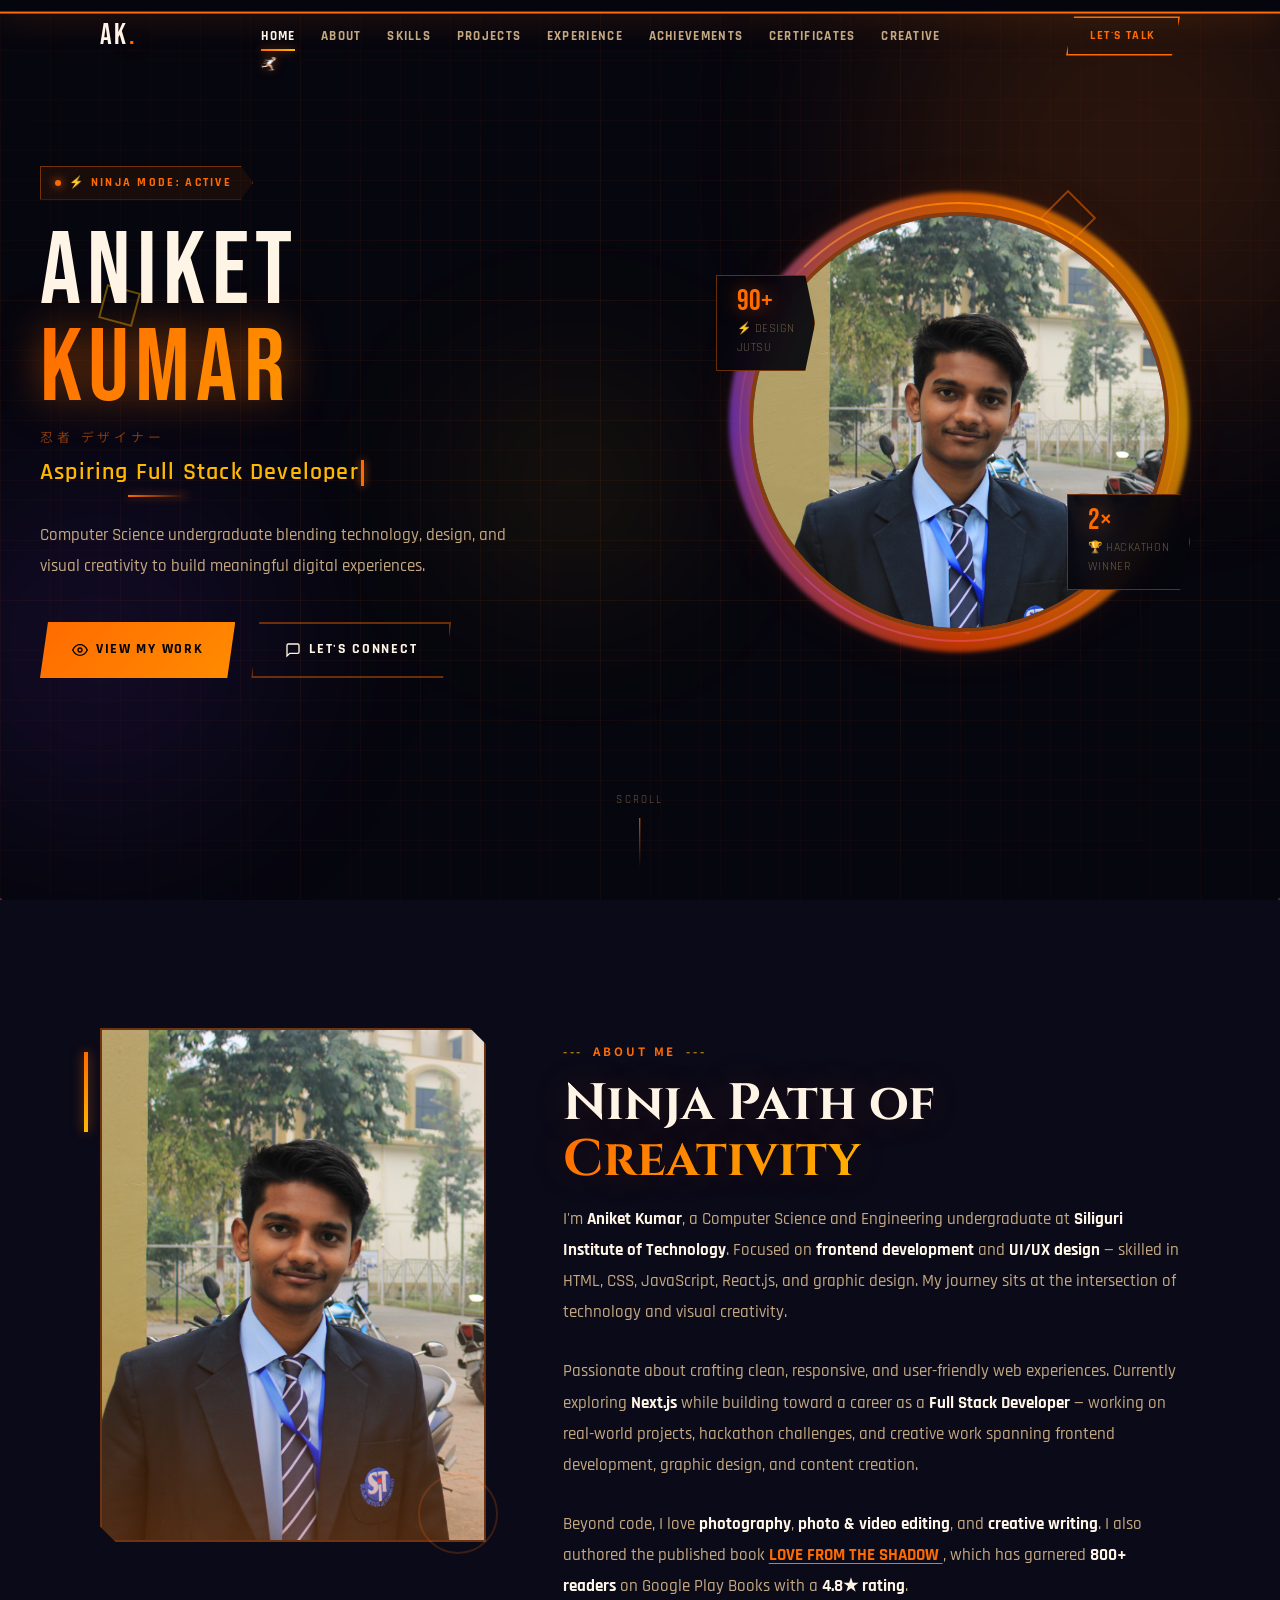
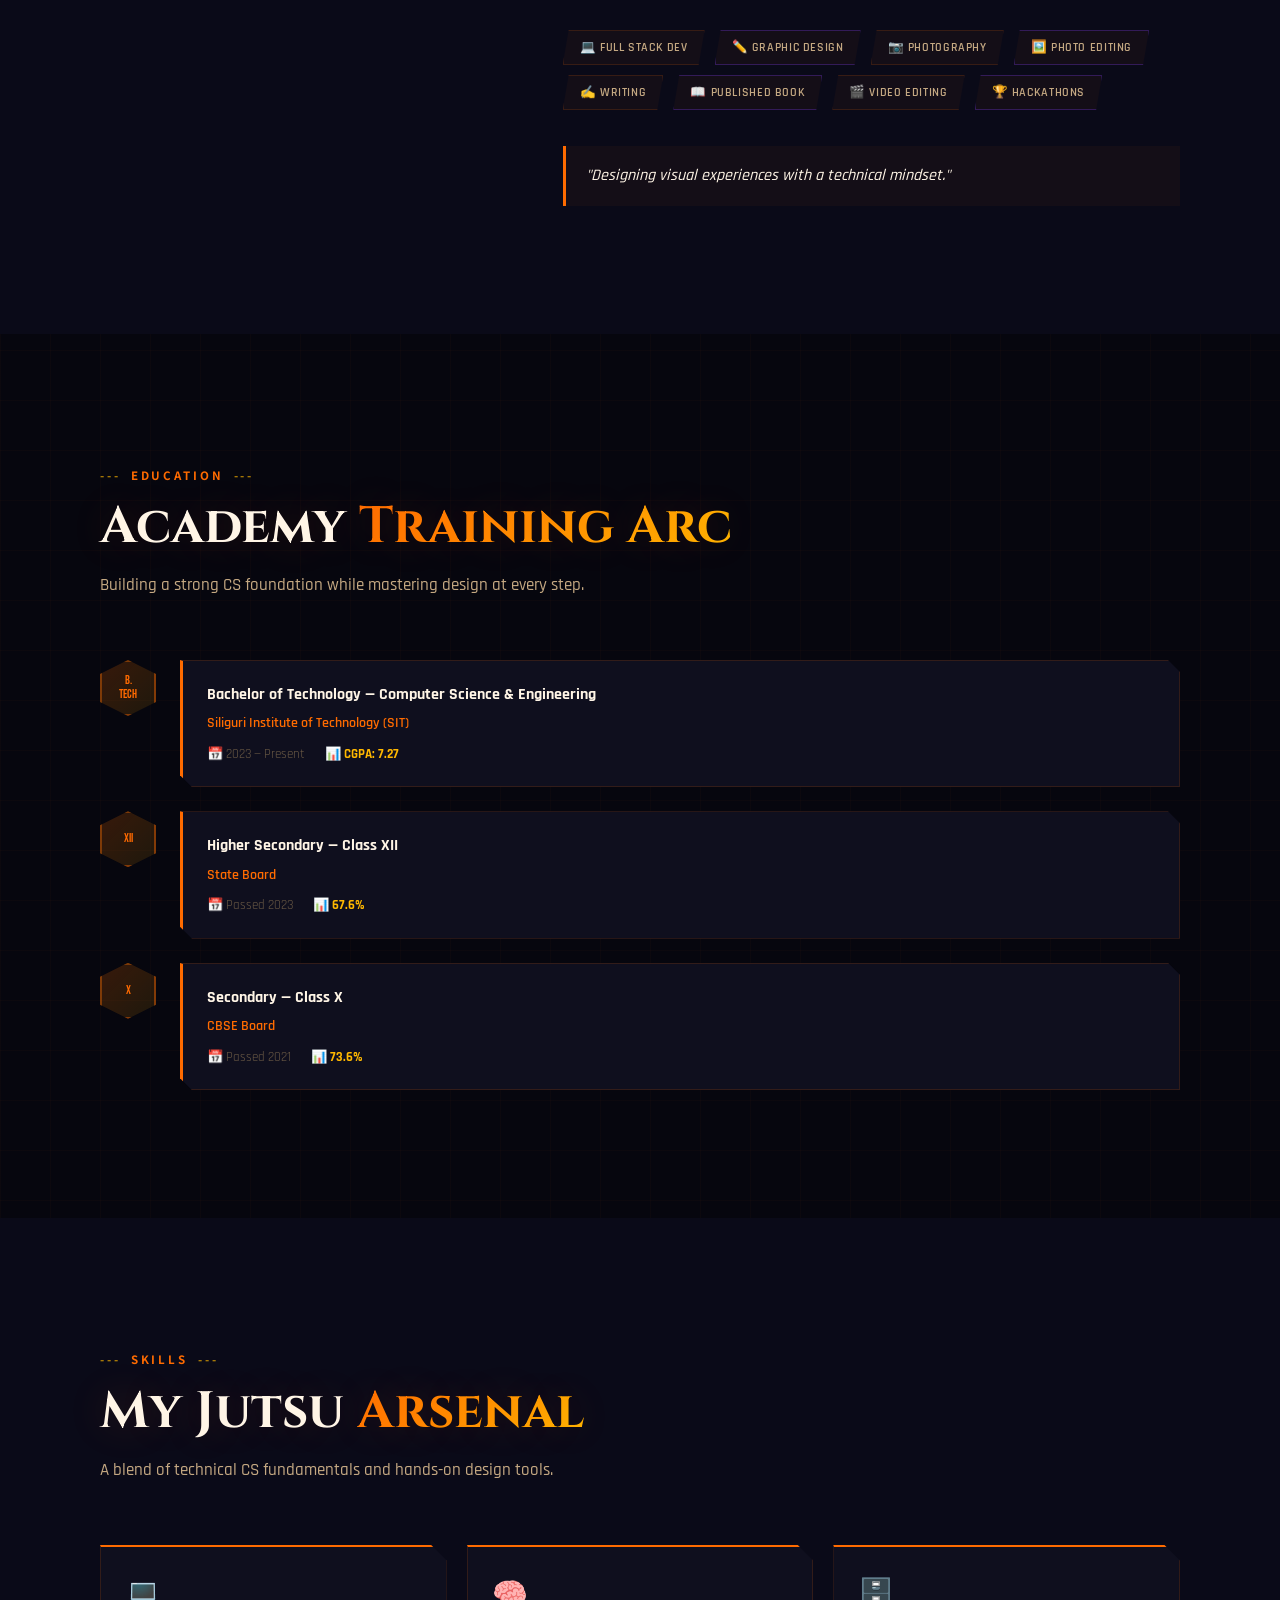
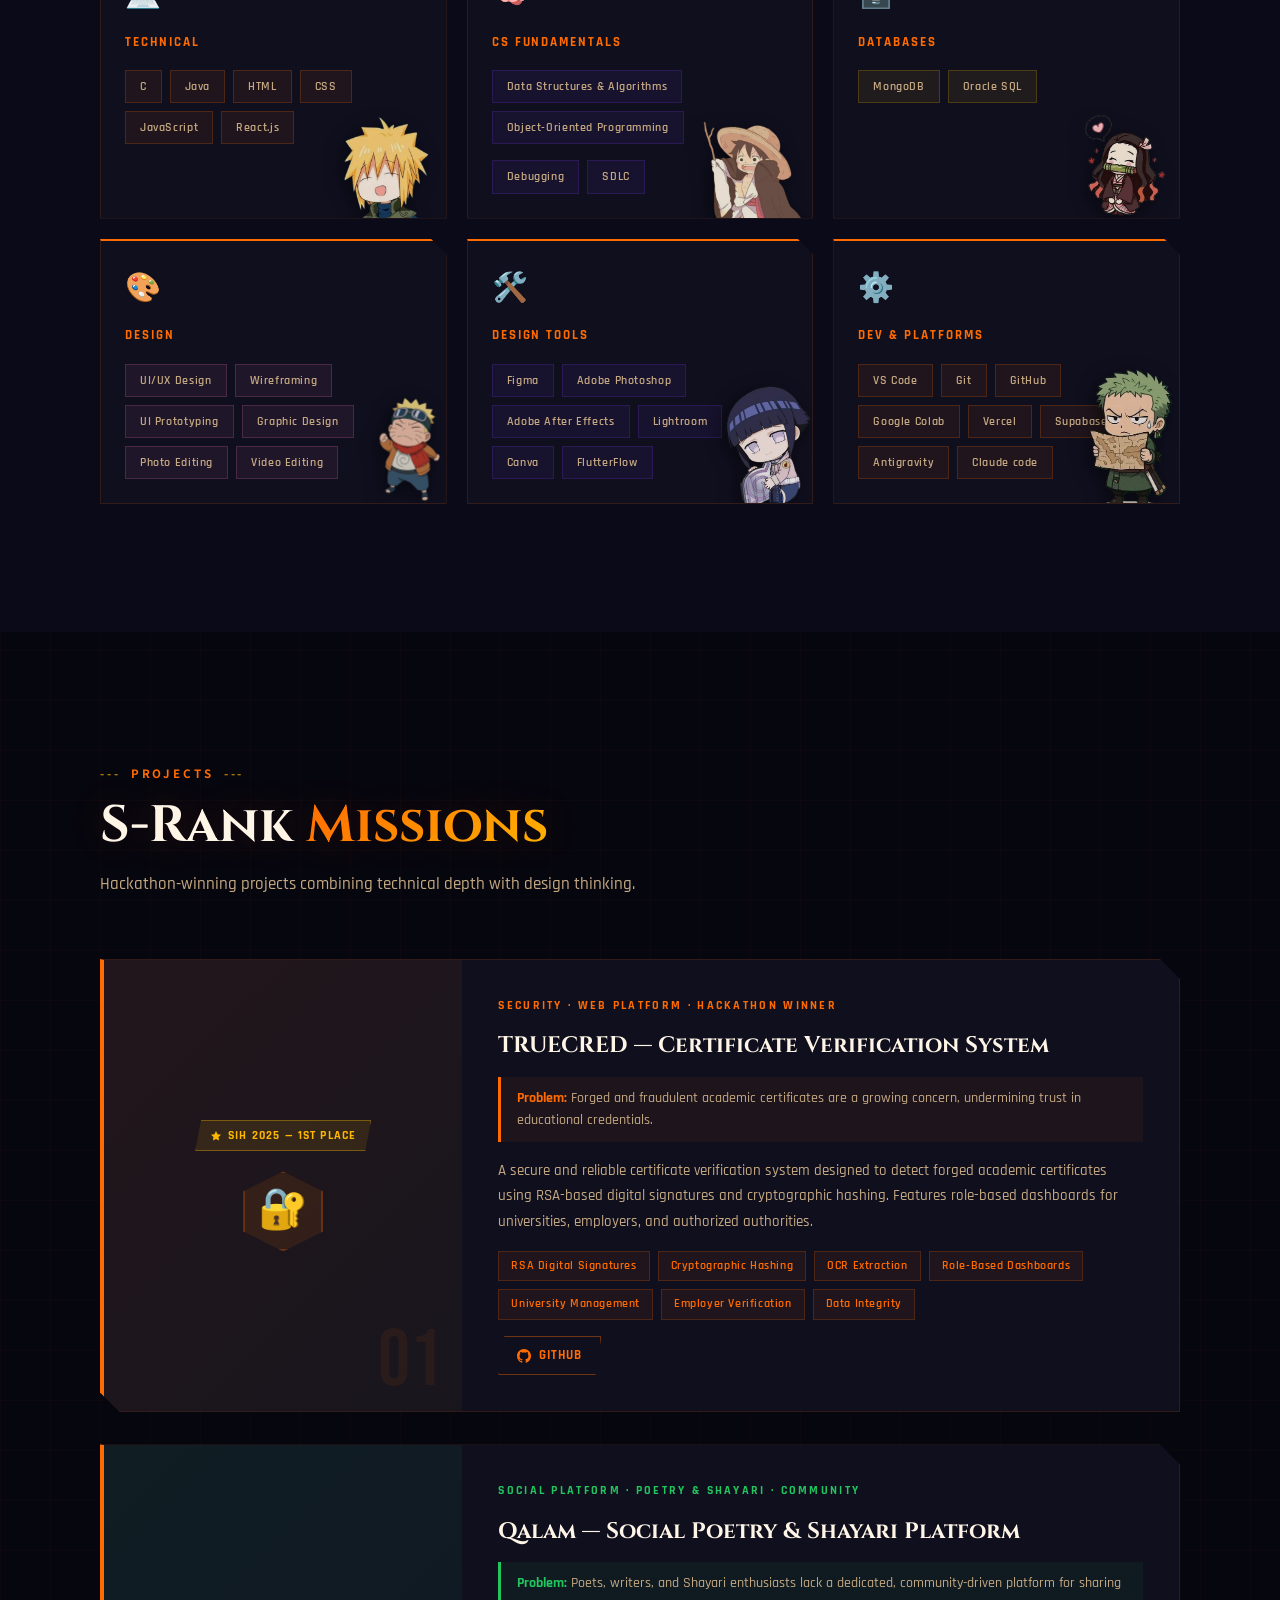
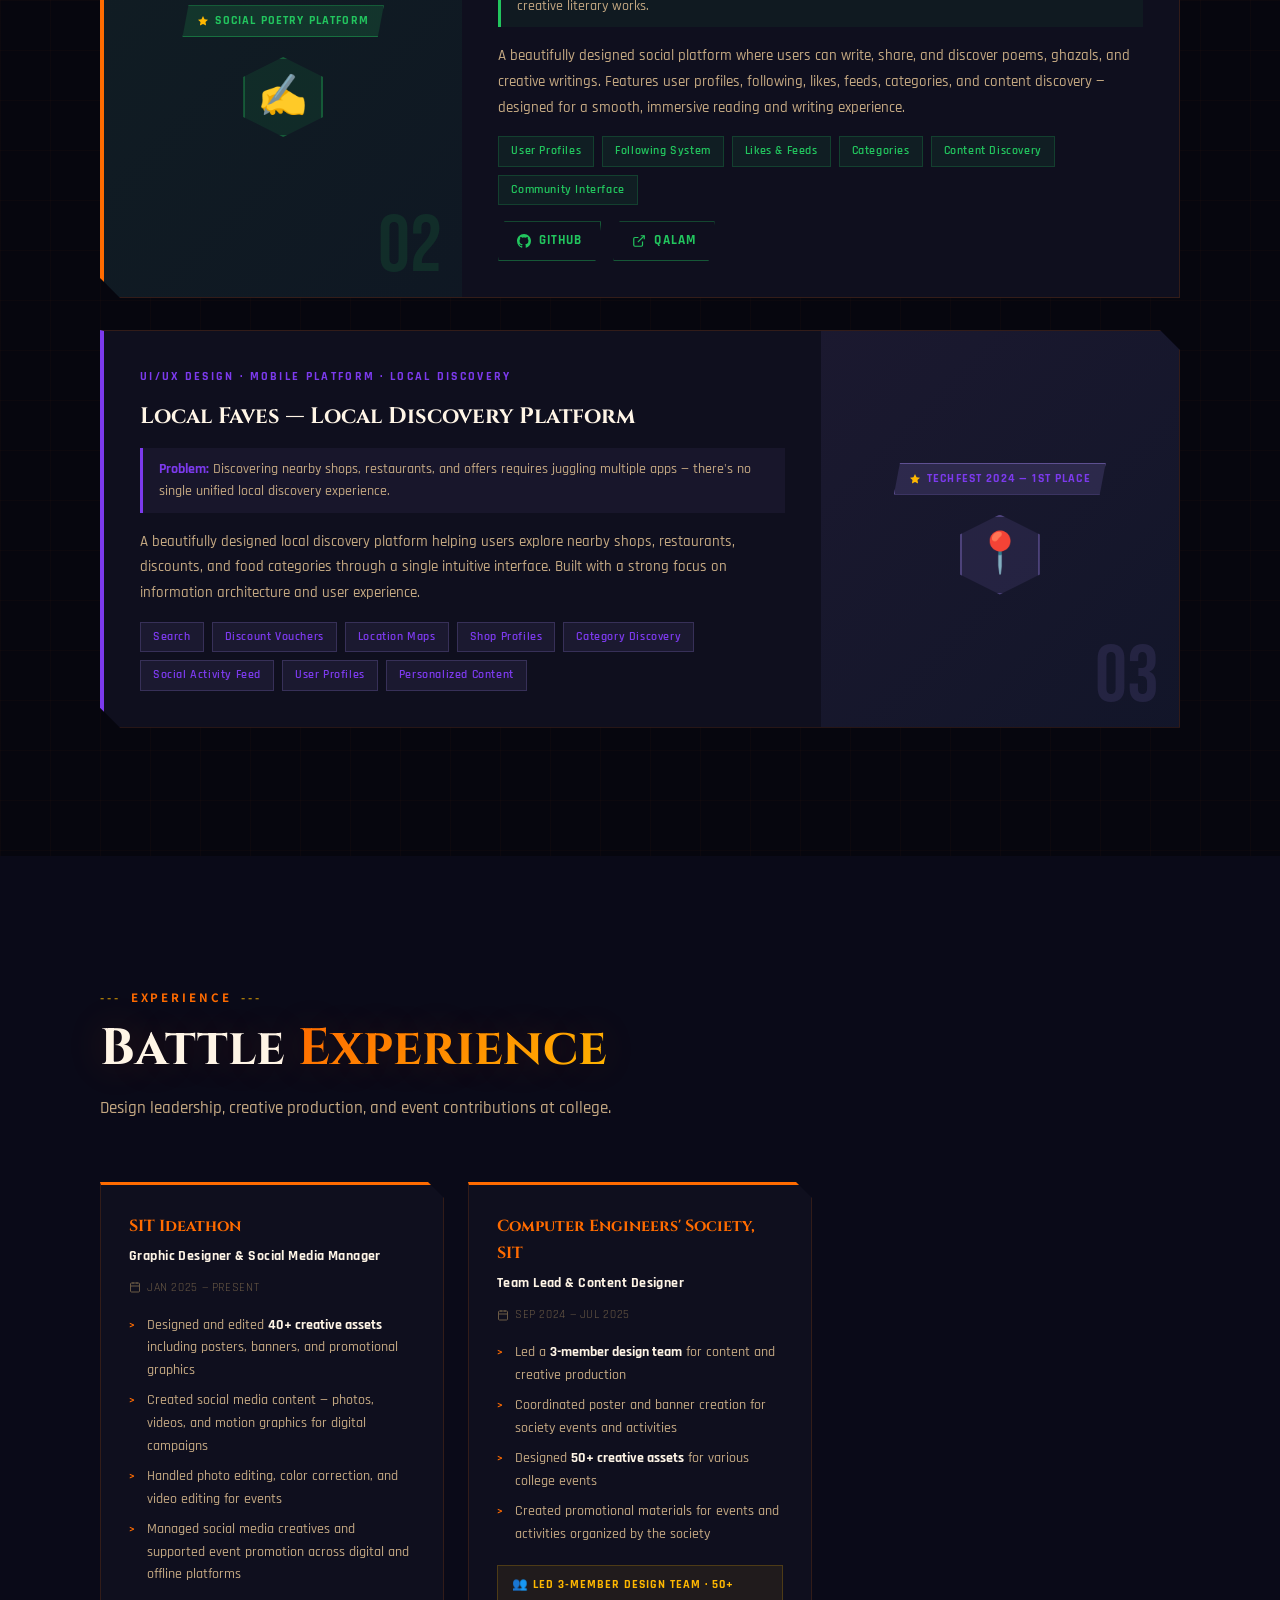
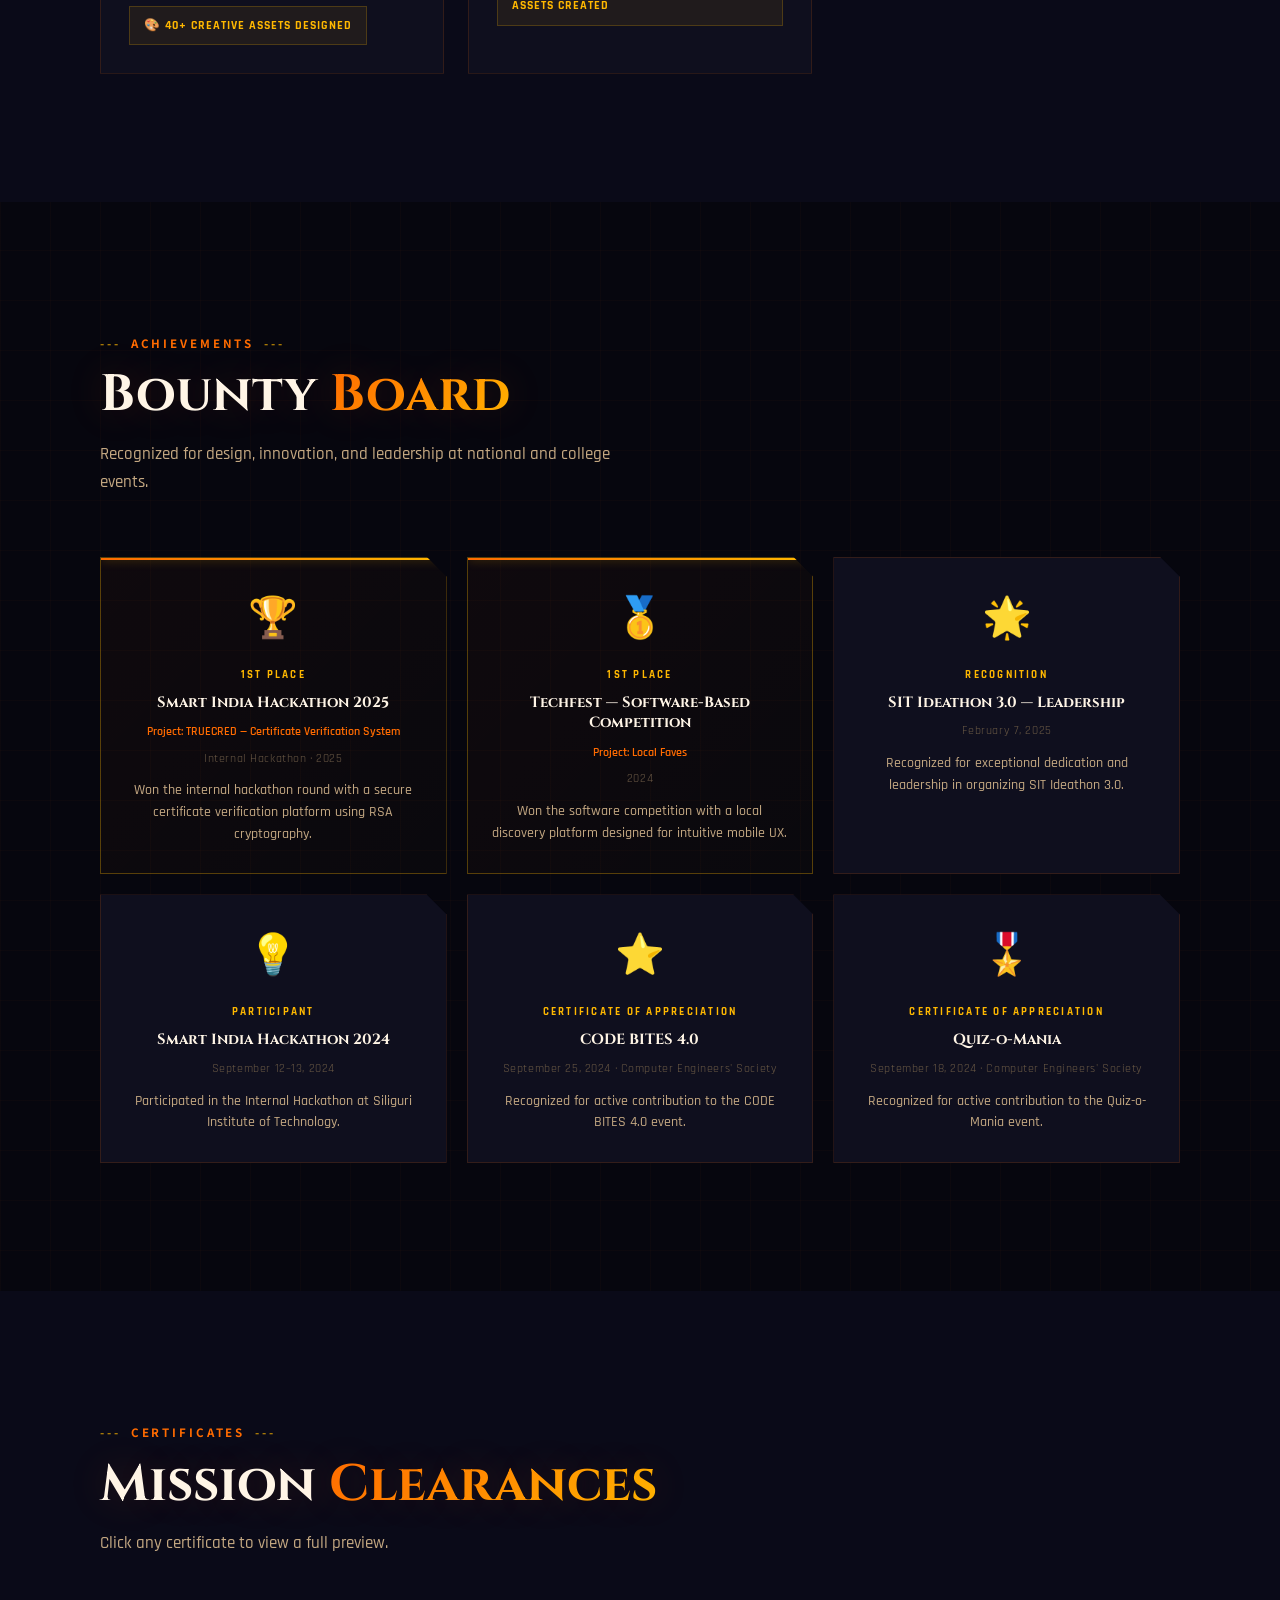
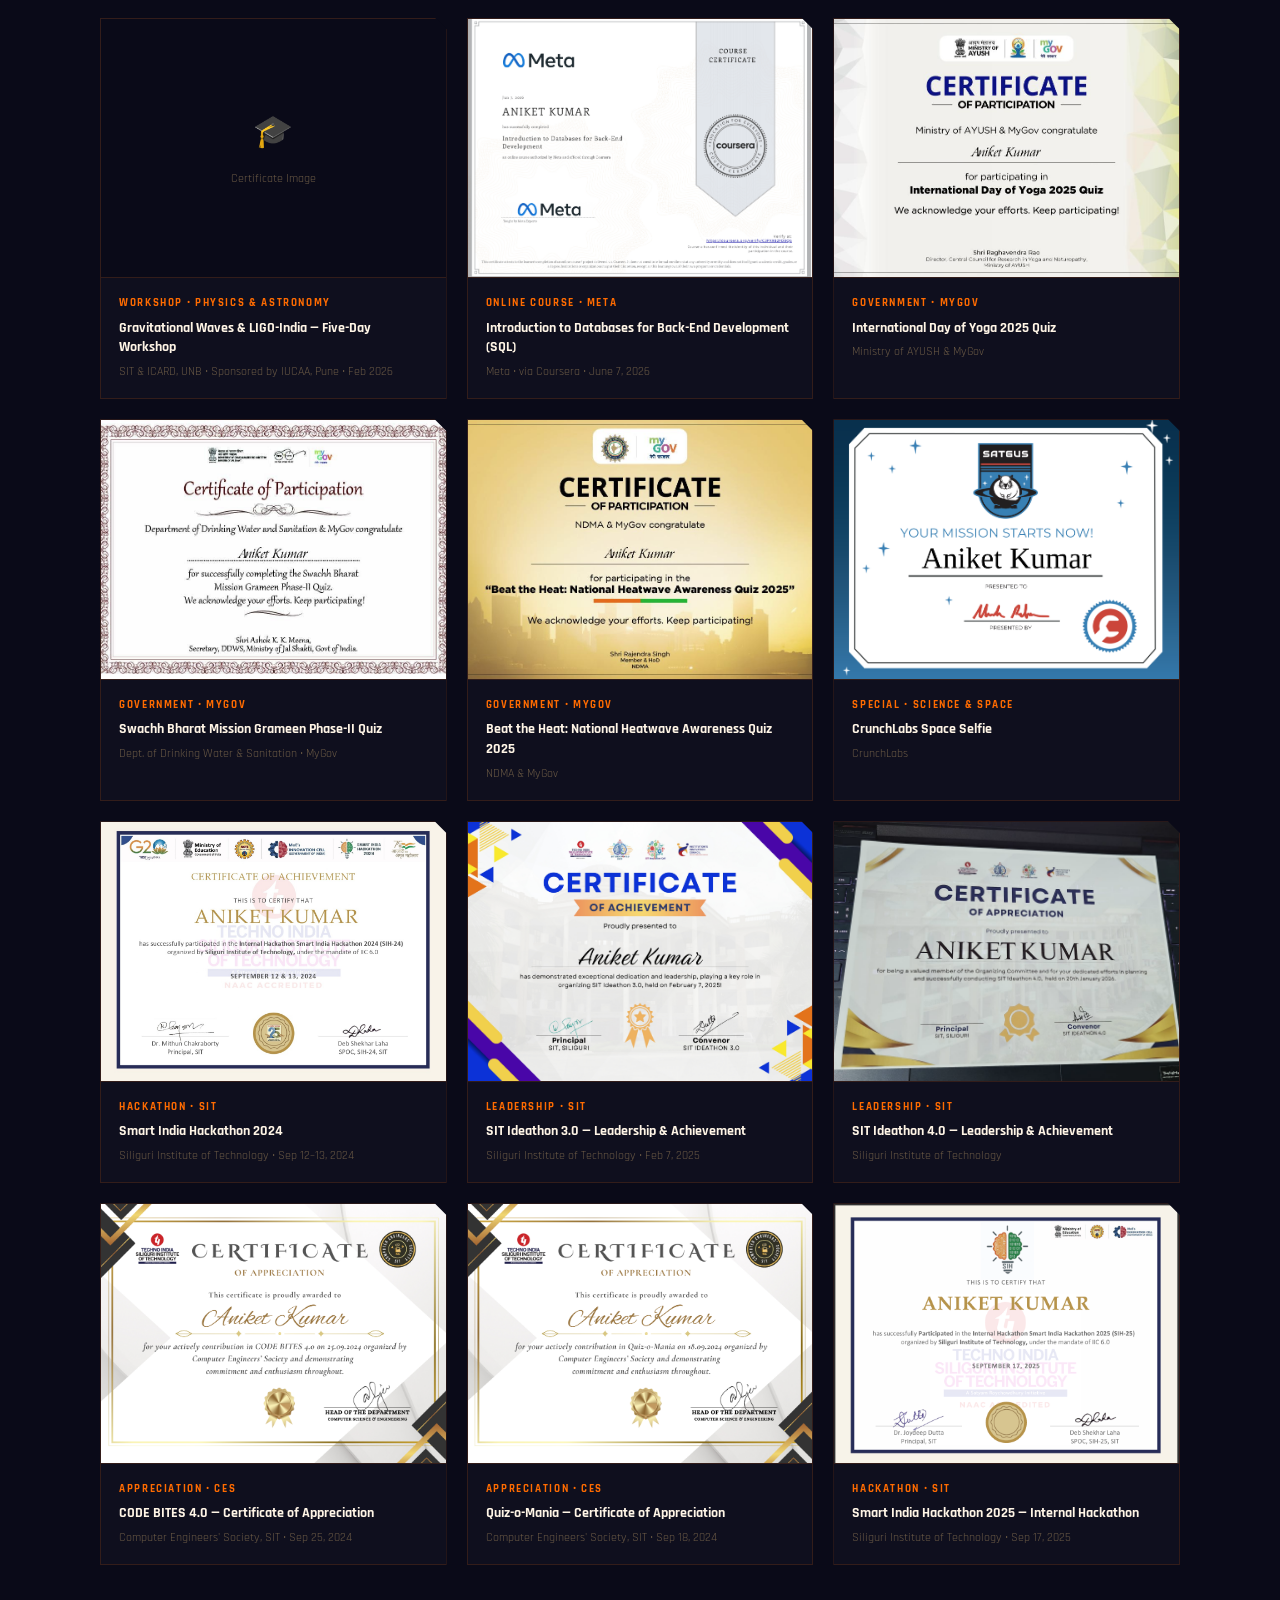
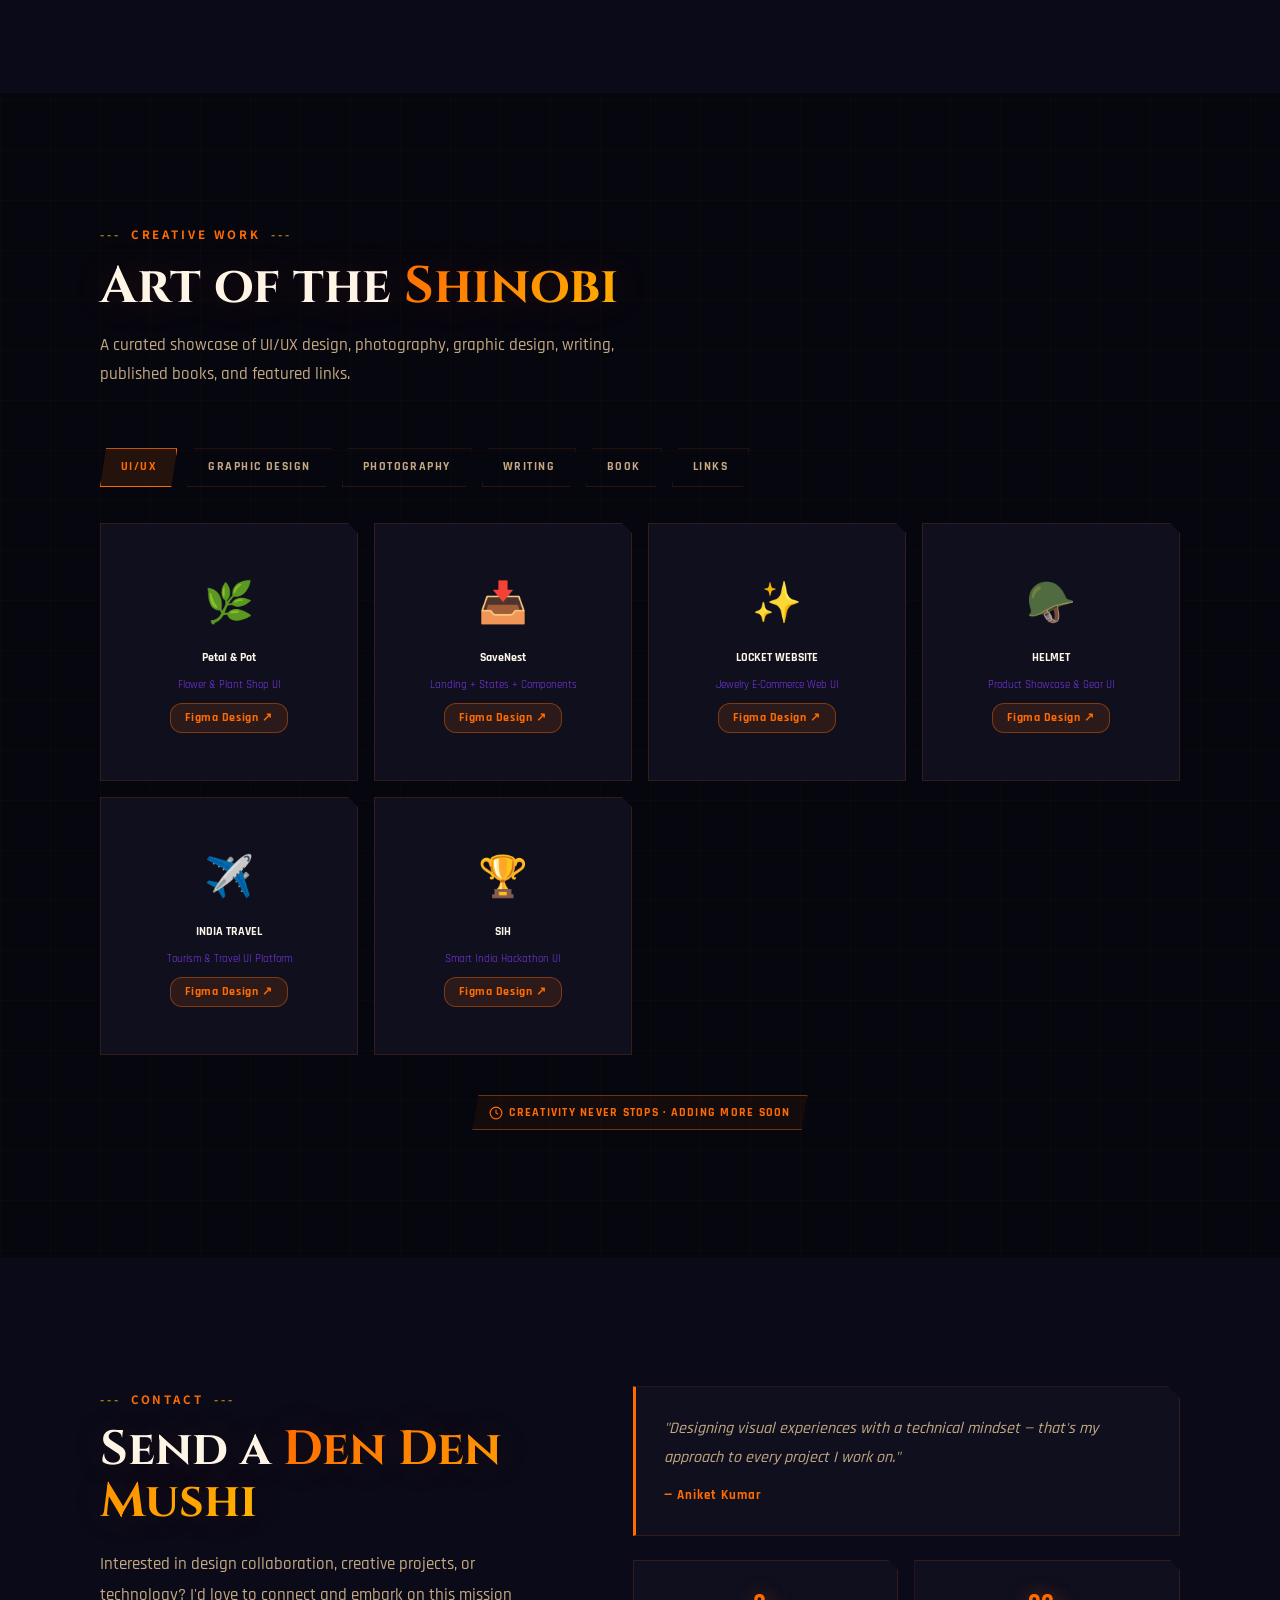
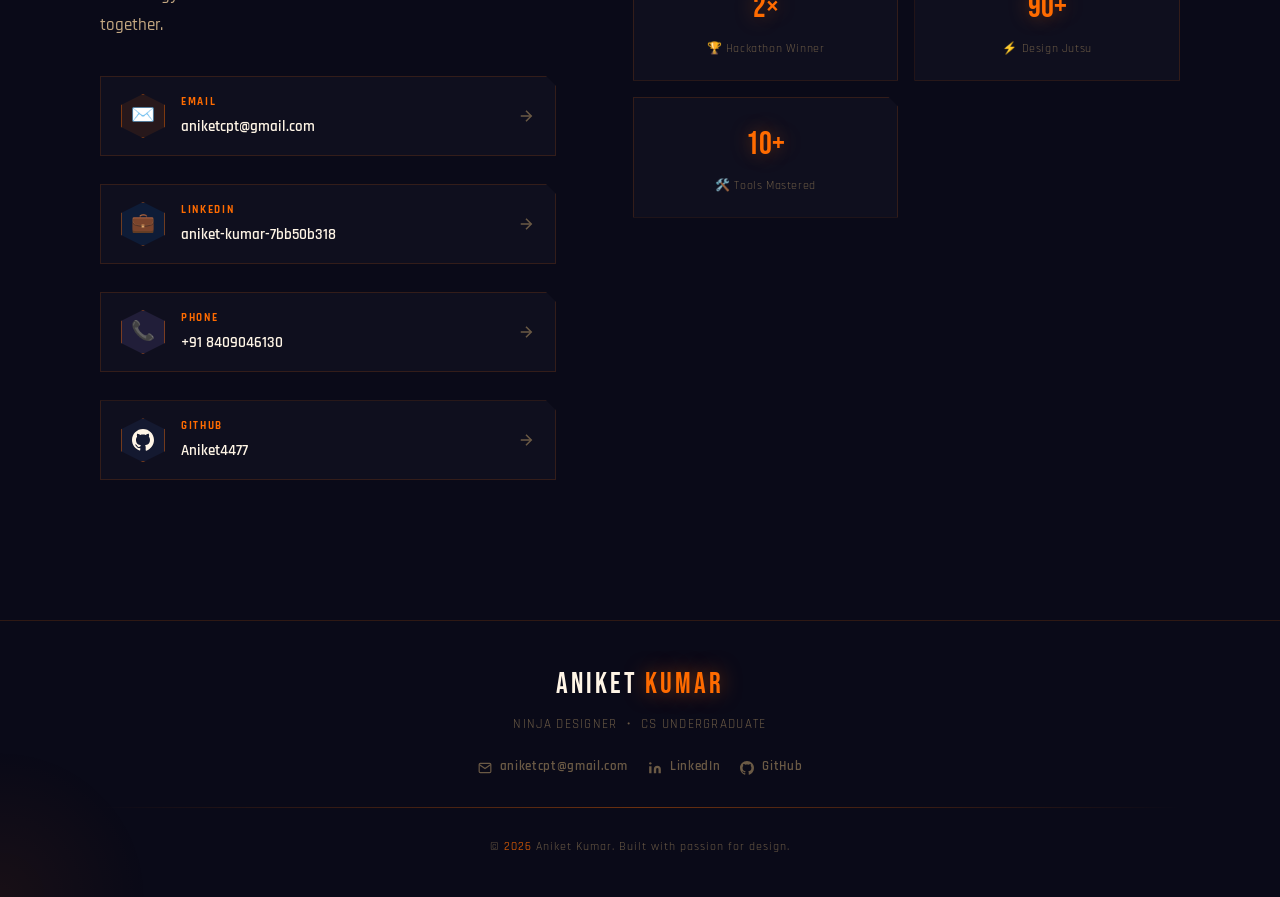
==== commit 7a383b98: "Make all writing cards uniform same box height; tap card to expand/collapse overflowing writings" ====
--- a/index.html
+++ b/index.html
@@ -1679,6 +1679,7 @@
             </p>
           </div>
           <div class="writing-card-footer">
+            <span class="writing-expand-indicator">Read full ▾</span>
             <span class="writing-card-author">— Aniket Kumar</span>
           </div>
         </div>
@@ -1718,6 +1719,7 @@
             </p>
           </div>
           <div class="writing-card-footer">
+            <span class="writing-expand-indicator">Read full ▾</span>
             <span class="writing-card-author">— Aniket Kumar</span>
           </div>
         </div>
@@ -1744,6 +1746,7 @@
             </p>
           </div>
           <div class="writing-card-footer">
+            <span class="writing-expand-indicator">Read full ▾</span>
             <span class="writing-card-author">— Aniket Kumar</span>
           </div>
         </div>
@@ -1763,6 +1766,7 @@
             </p>
           </div>
           <div class="writing-card-footer">
+            <span class="writing-expand-indicator">Read full ▾</span>
             <span class="writing-card-author">— Aniket Kumar</span>
           </div>
         </div>
@@ -1802,6 +1806,7 @@
             </p>
           </div>
           <div class="writing-card-footer">
+            <span class="writing-expand-indicator">Read full ▾</span>
             <span class="writing-card-author">— Aniket Kumar</span>
           </div>
         </div>
@@ -1828,6 +1833,7 @@
             </p>
           </div>
           <div class="writing-card-footer">
+            <span class="writing-expand-indicator">Read full ▾</span>
             <span class="writing-card-author">— Aniket Kumar</span>
           </div>
         </div>
@@ -1857,6 +1863,7 @@
             </p>
           </div>
           <div class="writing-card-footer">
+            <span class="writing-expand-indicator">Read full ▾</span>
             <span class="writing-card-author">— Aniket Kumar</span>
           </div>
         </div>
@@ -1878,6 +1885,7 @@
             </p>
           </div>
           <div class="writing-card-footer">
+            <span class="writing-expand-indicator">Read full ▾</span>
             <span class="writing-card-author">— Aniket Kumar</span>
           </div>
         </div>
@@ -1899,6 +1907,7 @@
             </p>
           </div>
           <div class="writing-card-footer">
+            <span class="writing-expand-indicator">Read full ▾</span>
             <span class="writing-card-author">— Aniket Kumar</span>
           </div>
         </div>
@@ -1916,6 +1925,7 @@
             </p>
           </div>
           <div class="writing-card-footer">
+            <span class="writing-expand-indicator">Read full ▾</span>
             <span class="writing-card-author">— Aniket Kumar</span>
           </div>
         </div>
@@ -1933,6 +1943,7 @@
             </p>
           </div>
           <div class="writing-card-footer">
+            <span class="writing-expand-indicator">Read full ▾</span>
             <span class="writing-card-author">— Aniket Kumar</span>
           </div>
         </div>
--- a/style.css
+++ b/style.css
@@ -770,22 +770,26 @@
   padding: 24px 0;
 }
 
-/* ── Writing Section Cards (Poetry & Shayari Showcase) ── */
+/* ── Writing Section Cards (Uniform Box & Tap to Expand) ── */
 .gallery-item.writing-card {
   aspect-ratio: auto !important;
-  min-height: 330px;
+  height: 350px;
+  max-height: 350px;
   background: linear-gradient(145deg, rgba(20, 15, 30, 0.96), rgba(8, 7, 16, 0.98));
   border: 1px solid rgba(255, 107, 0, 0.35);
   box-shadow: 0 8px 30px rgba(0, 0, 0, 0.65), inset 0 0 20px rgba(255, 107, 0, 0.04);
-  padding: 22px 20px;
+  padding: 20px 20px 14px 20px;
   display: flex;
   flex-direction: column;
   justify-content: space-between;
   clip-path: polygon(0 0, calc(100% - 12px) 0, 100% 12px, 100% 100%, 0 100%);
-  transition: all var(--dur-mid);
+  transition: max-height 0.35s ease, border-color var(--dur-fast), box-shadow var(--dur-fast), transform var(--dur-mid);
   text-decoration: none;
   color: inherit;
-  cursor: default;
+  cursor: pointer;
+  align-self: start;
+  position: relative;
+  overflow: hidden;
 }
 
 .gallery-item.writing-card[style*="display: none"] {
@@ -798,13 +802,22 @@
   box-shadow: 0 14px 40px rgba(255, 107, 0, 0.25), inset 0 0 30px rgba(255, 107, 0, 0.08);
 }
 
+.gallery-item.writing-card.expanded {
+  height: auto;
+  max-height: 1400px;
+  z-index: 10;
+  border-color: var(--chakra-orange);
+  box-shadow: 0 16px 50px rgba(0, 0, 0, 0.85), 0 0 30px rgba(255, 107, 0, 0.25);
+}
+
 .writing-card-header {
   display: flex;
   align-items: center;
   justify-content: space-between;
   border-bottom: 1px solid rgba(255, 107, 0, 0.2);
-  padding-bottom: 10px;
-  margin-bottom: 12px;
+  padding-bottom: 8px;
+  margin-bottom: 10px;
+  flex-shrink: 0;
 }
 
 .writing-card-badge {
@@ -829,15 +842,36 @@
   flex: 1;
   display: flex;
   flex-direction: column;
-  justify-content: center;
-  gap: 12px;
+  justify-content: flex-start;
+  gap: 10px;
   font-family: 'Kalam', 'Lora', Georgia, cursive, serif;
   font-size: 1.02rem;
-  line-height: 1.7;
+  line-height: 1.65;
   color: #ededf5;
   text-align: left;
-  padding: 6px 0;
+  padding: 4px 0;
   letter-spacing: 0.02em;
+  max-height: 220px;
+  overflow: hidden;
+  position: relative;
+  transition: max-height 0.35s ease;
+}
+
+.gallery-item.writing-card.expanded .writing-card-body {
+  max-height: none;
+  overflow: visible;
+}
+
+/* Subtle fade-out for cards with overflowing lines */
+.gallery-item.writing-card.has-overflow:not(.expanded) .writing-card-body::after {
+  content: '';
+  position: absolute;
+  left: 0;
+  right: 0;
+  bottom: 0;
+  height: 55px;
+  background: linear-gradient(to top, rgba(12, 10, 20, 0.98) 15%, rgba(12, 10, 20, 0.7) 60%, transparent 100%);
+  pointer-events: none;
 }
 
 .writing-card-body .poem-verse {
@@ -850,12 +884,33 @@
 .writing-card-footer {
   display: flex;
   align-items: center;
-  justify-content: flex-end;
+  justify-content: space-between;
   border-top: 1px solid rgba(255, 255, 255, 0.08);
-  padding-top: 10px;
-  margin-top: 12px;
+  padding-top: 8px;
+  margin-top: 10px;
   font-family: var(--font-sub);
   font-size: 0.78rem;
+  flex-shrink: 0;
+}
+
+.writing-expand-indicator {
+  display: none;
+  font-family: var(--font-sub);
+  font-size: 0.72rem;
+  color: var(--chakra-gold);
+  letter-spacing: 0.06em;
+  text-transform: uppercase;
+  font-weight: 700;
+  opacity: 0.9;
+  transition: opacity 0.2s, color 0.2s;
+}
+
+.gallery-item.writing-card.has-overflow .writing-expand-indicator {
+  display: inline-block;
+}
+
+.gallery-item.writing-card:hover .writing-expand-indicator {
+  color: var(--chakra-orange);
 }
 
 .writing-card-author {
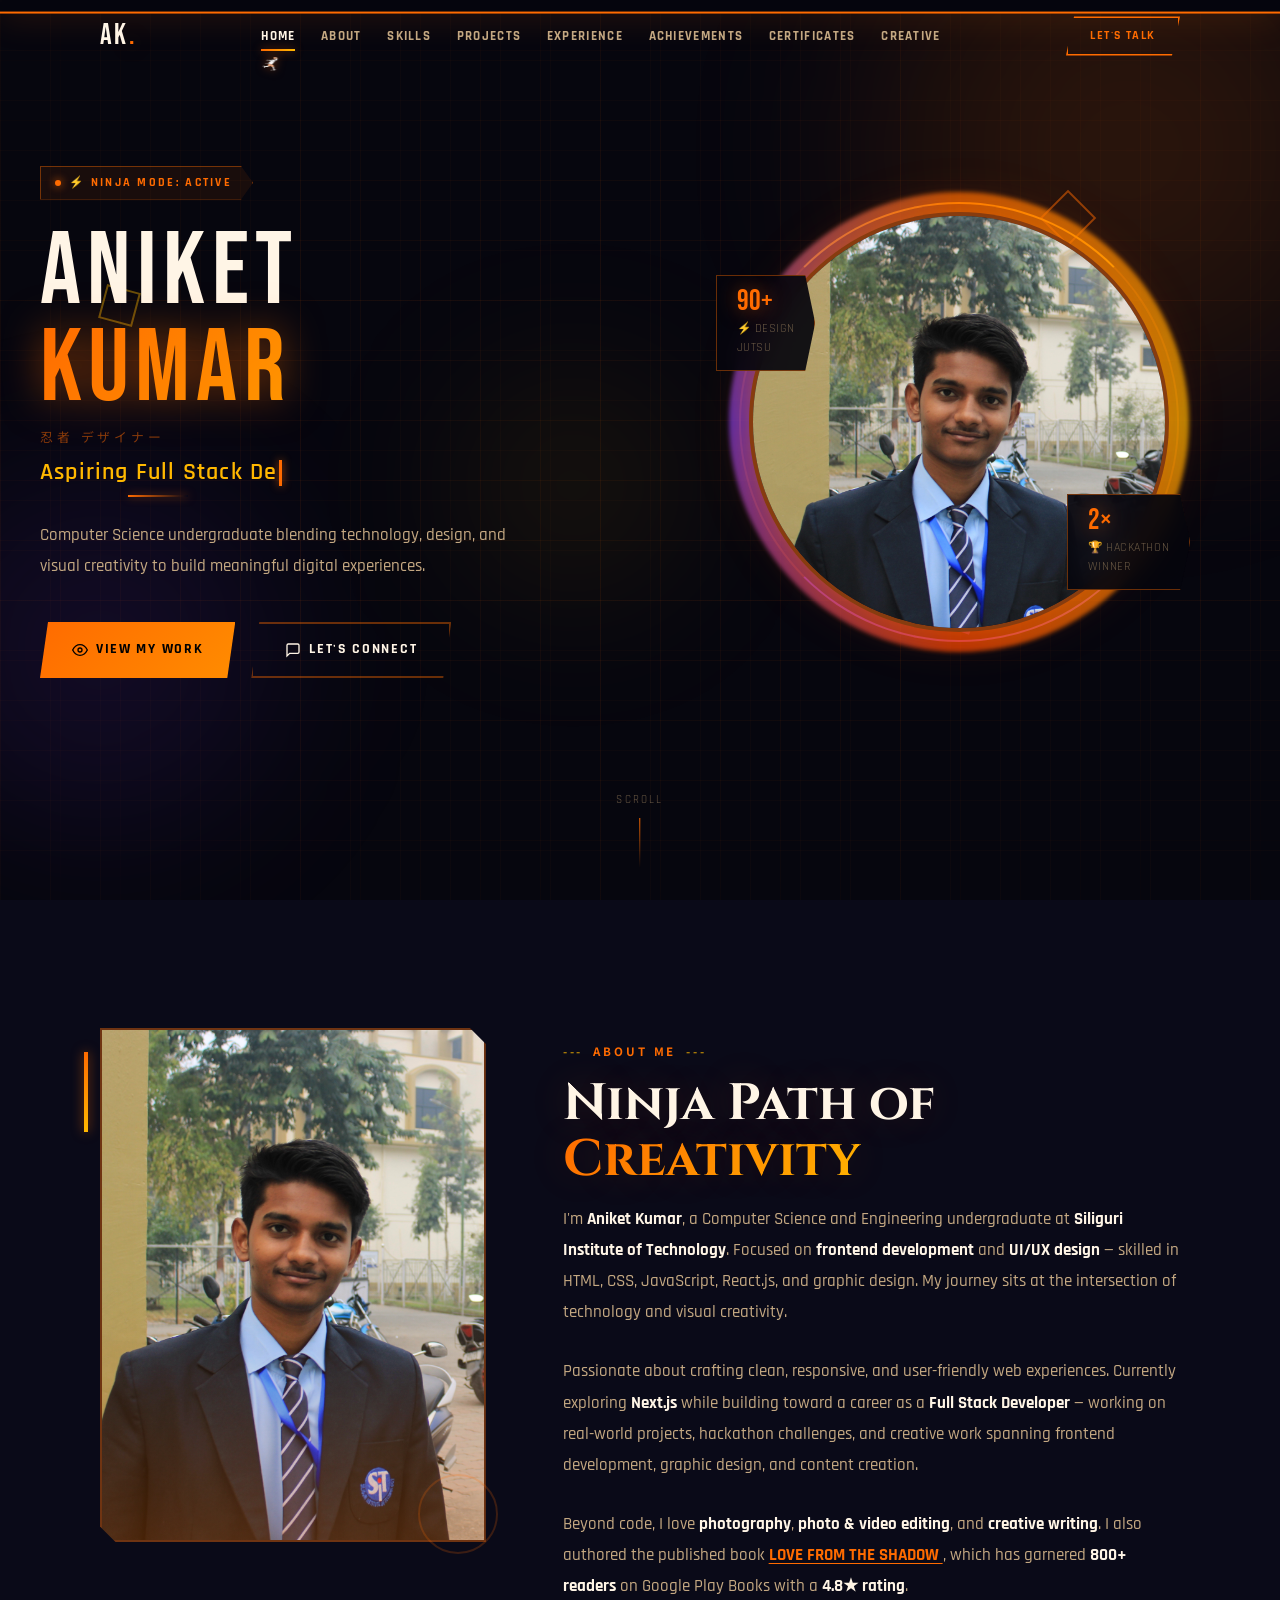
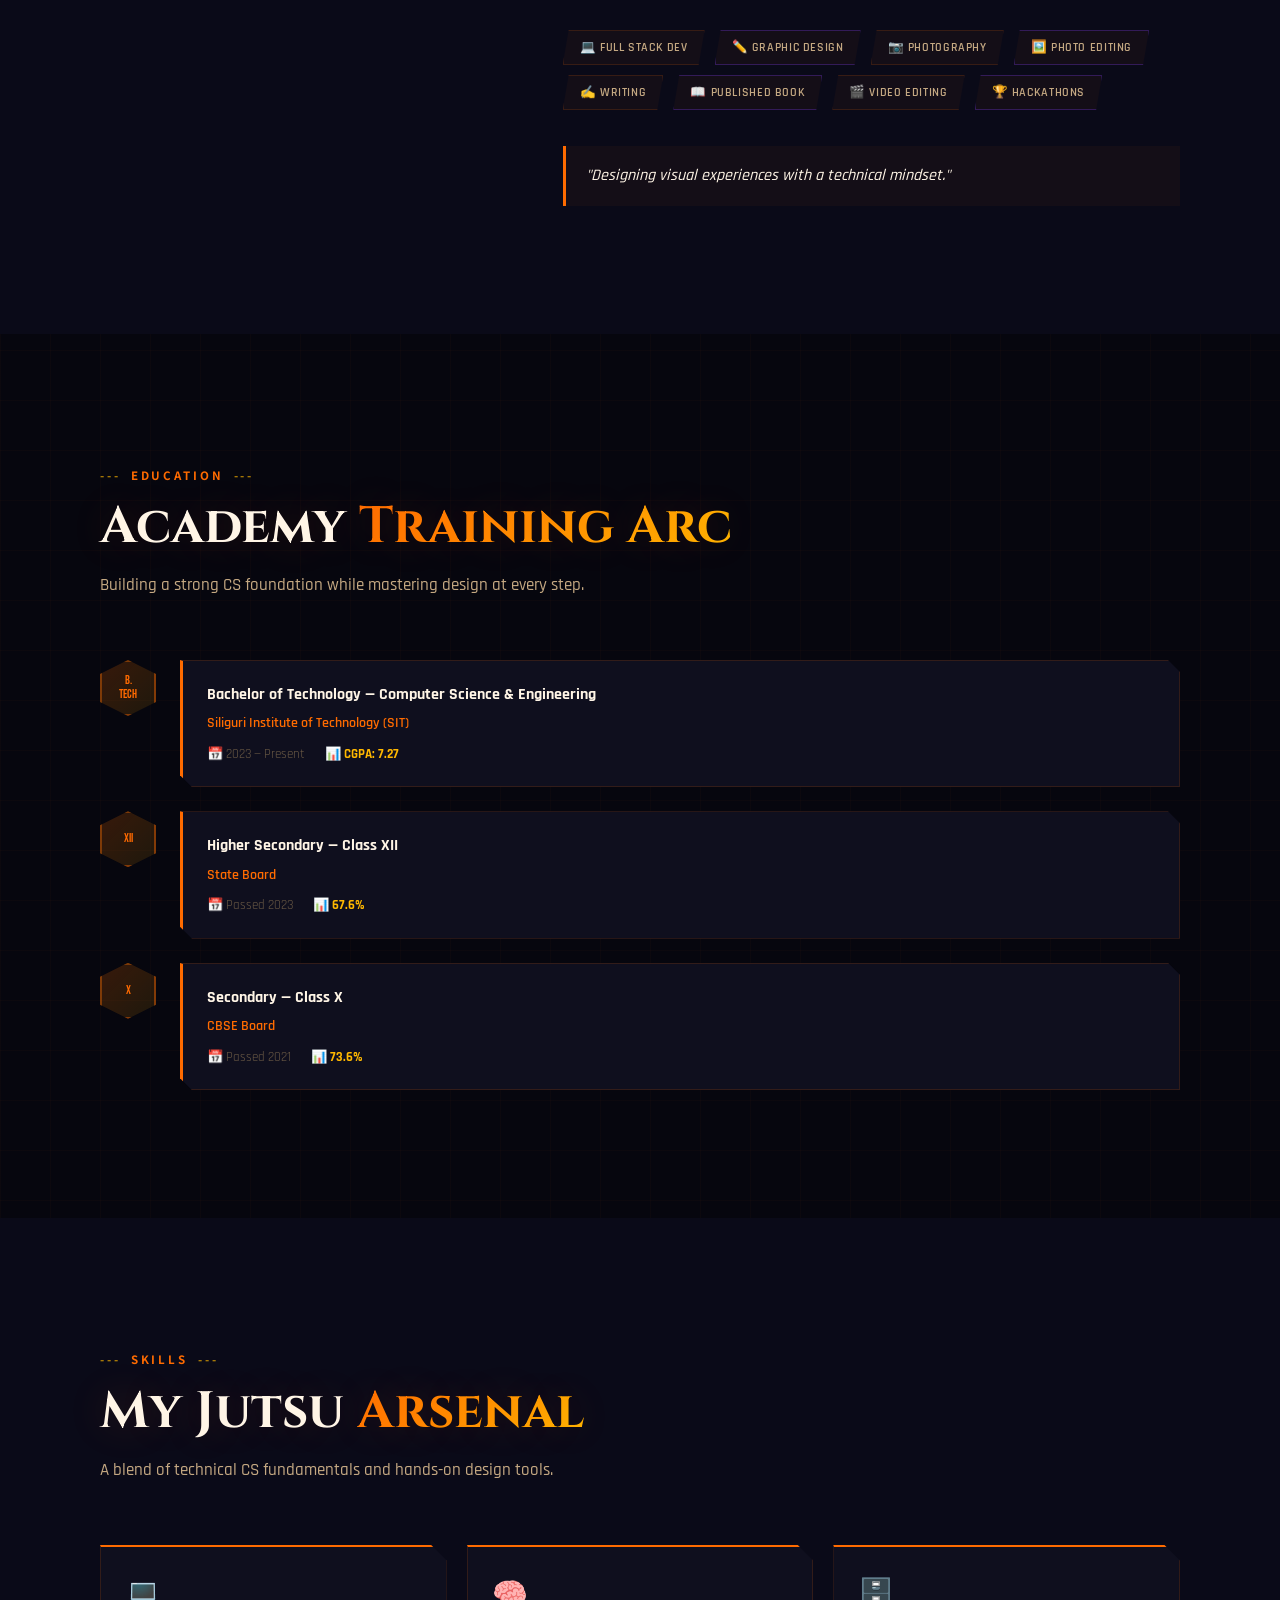
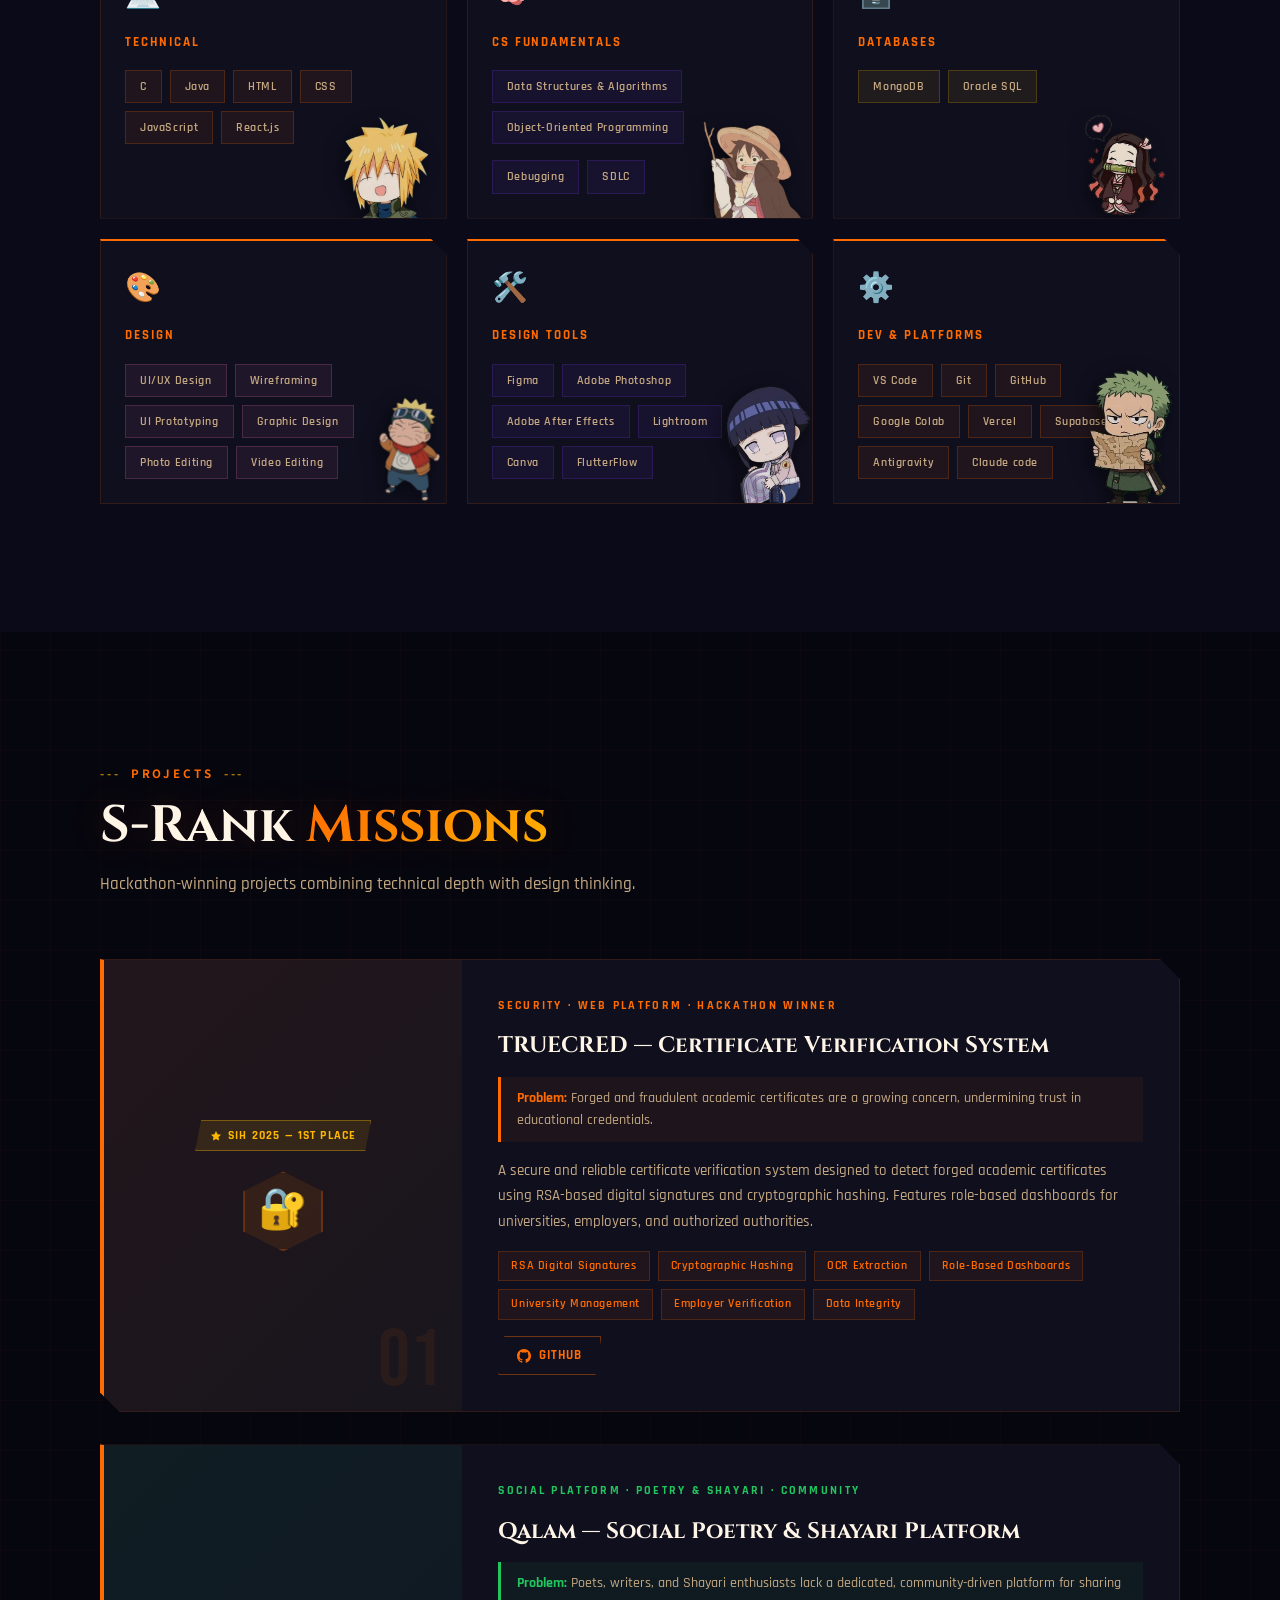
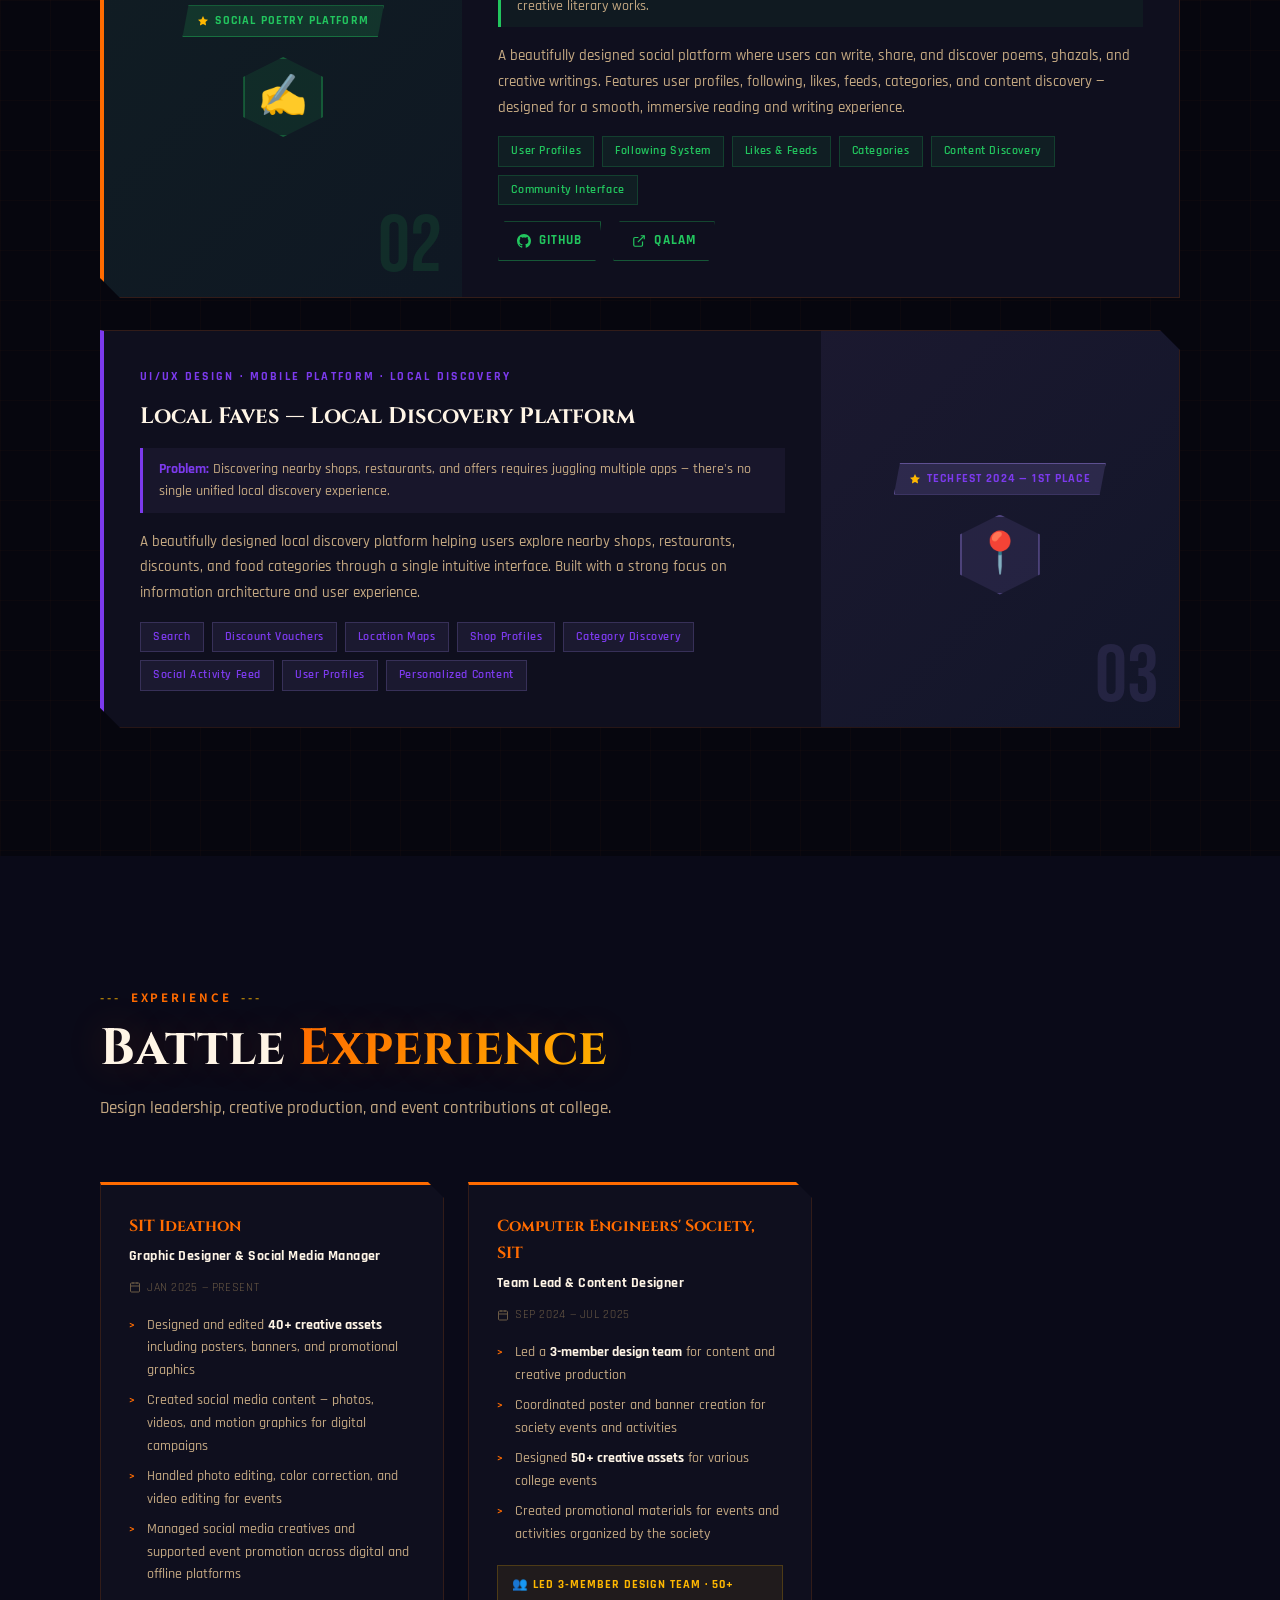
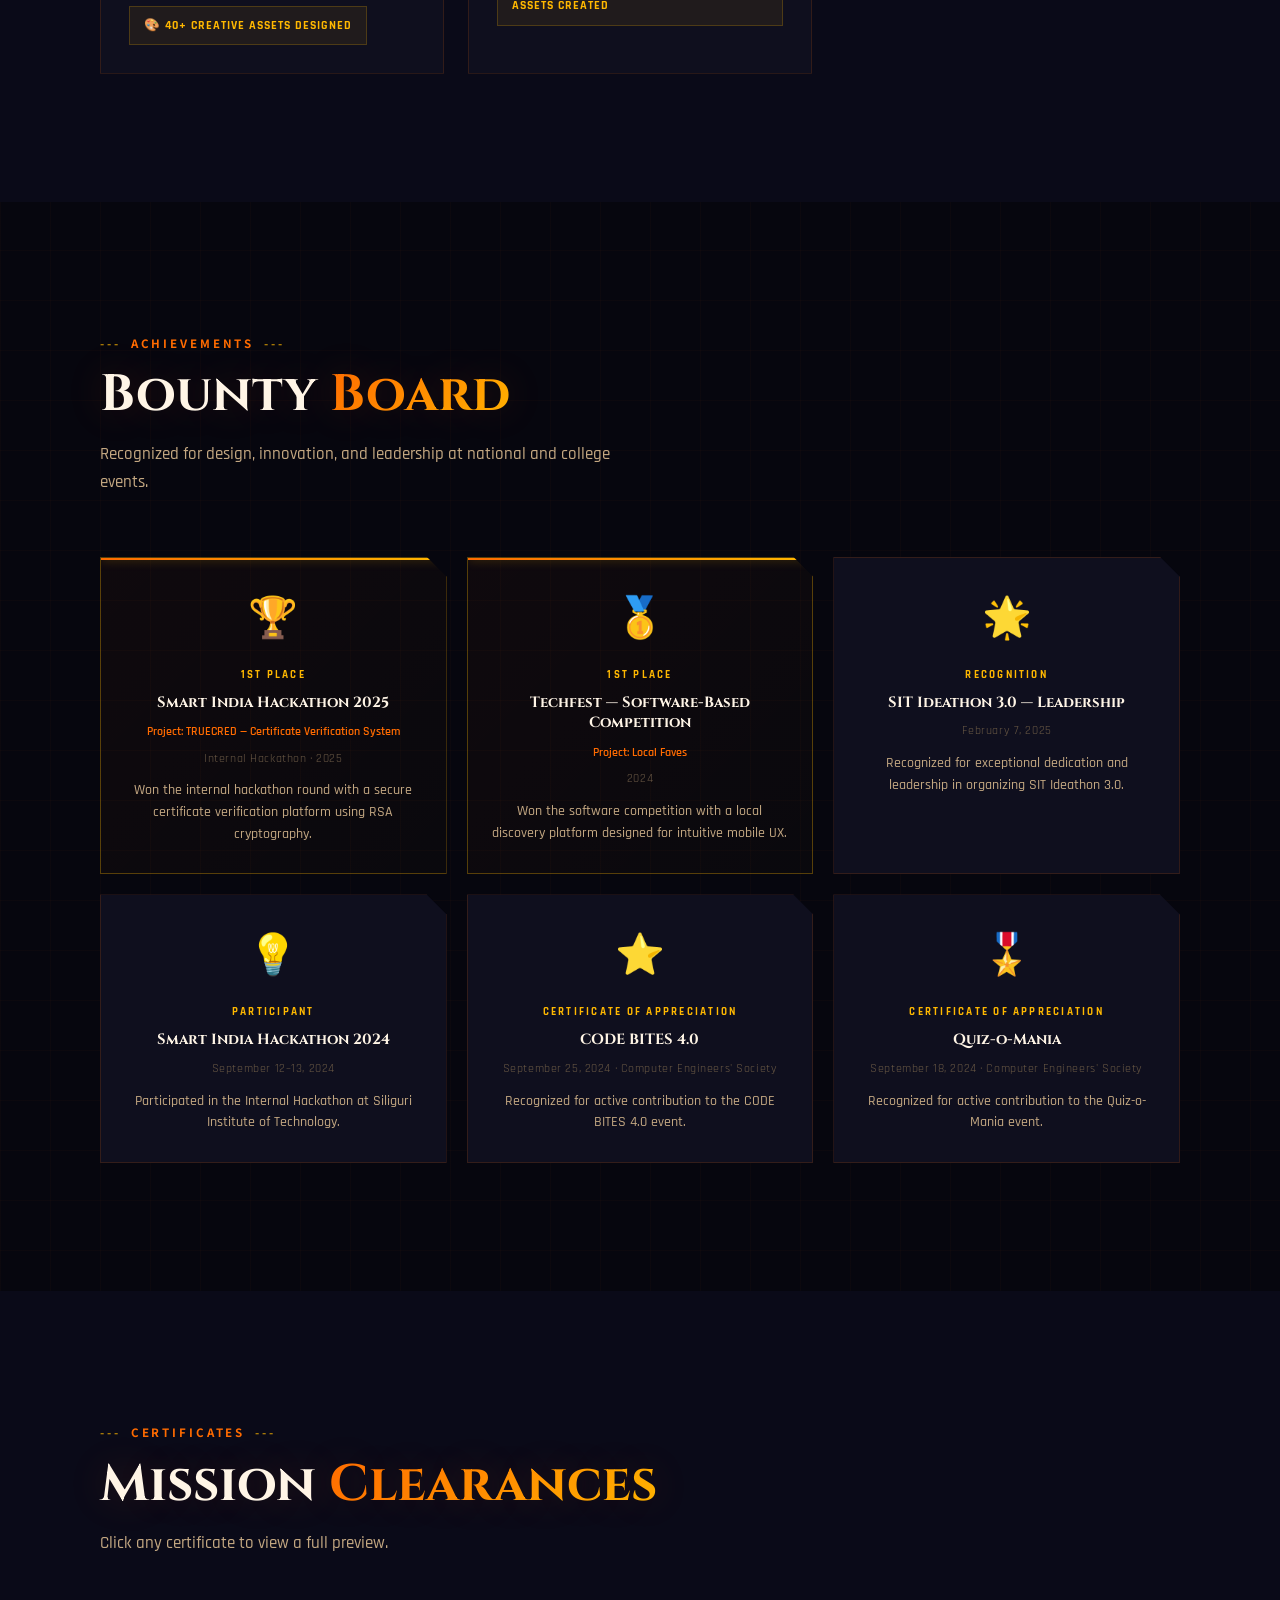
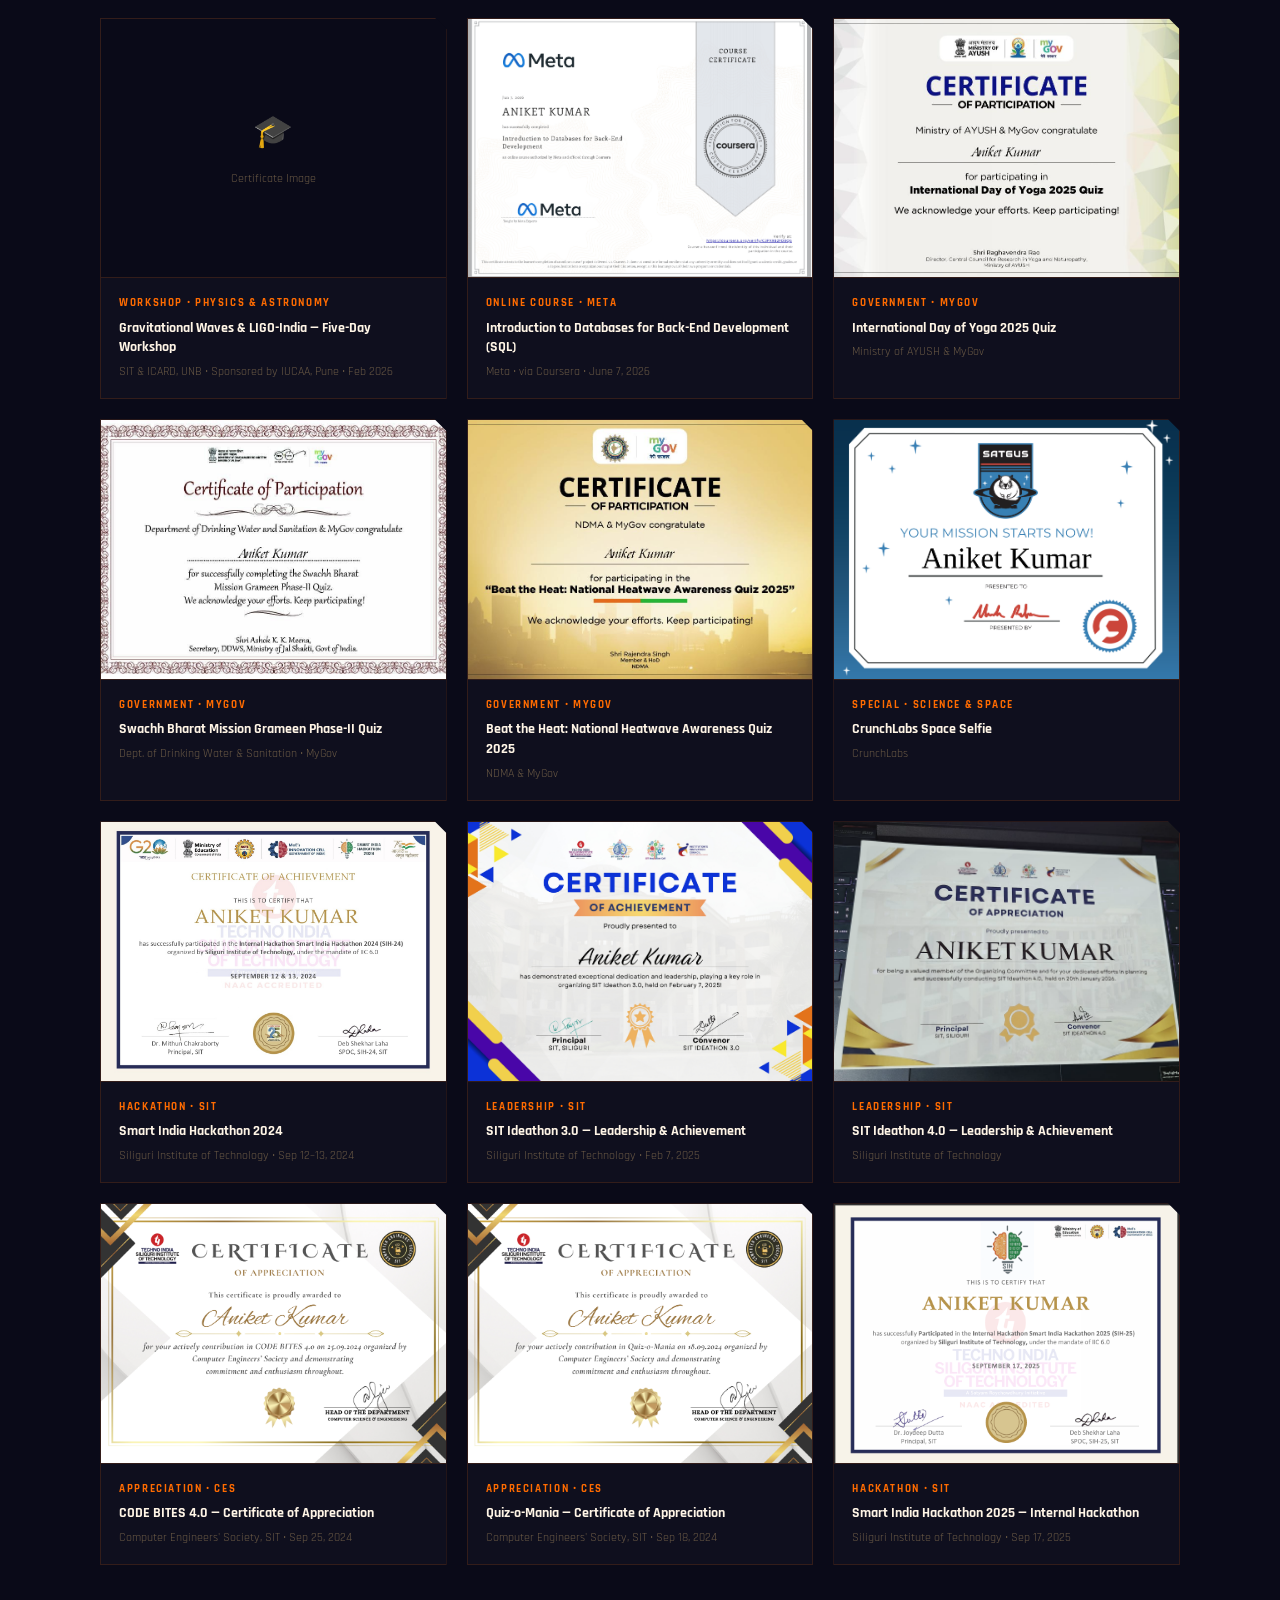
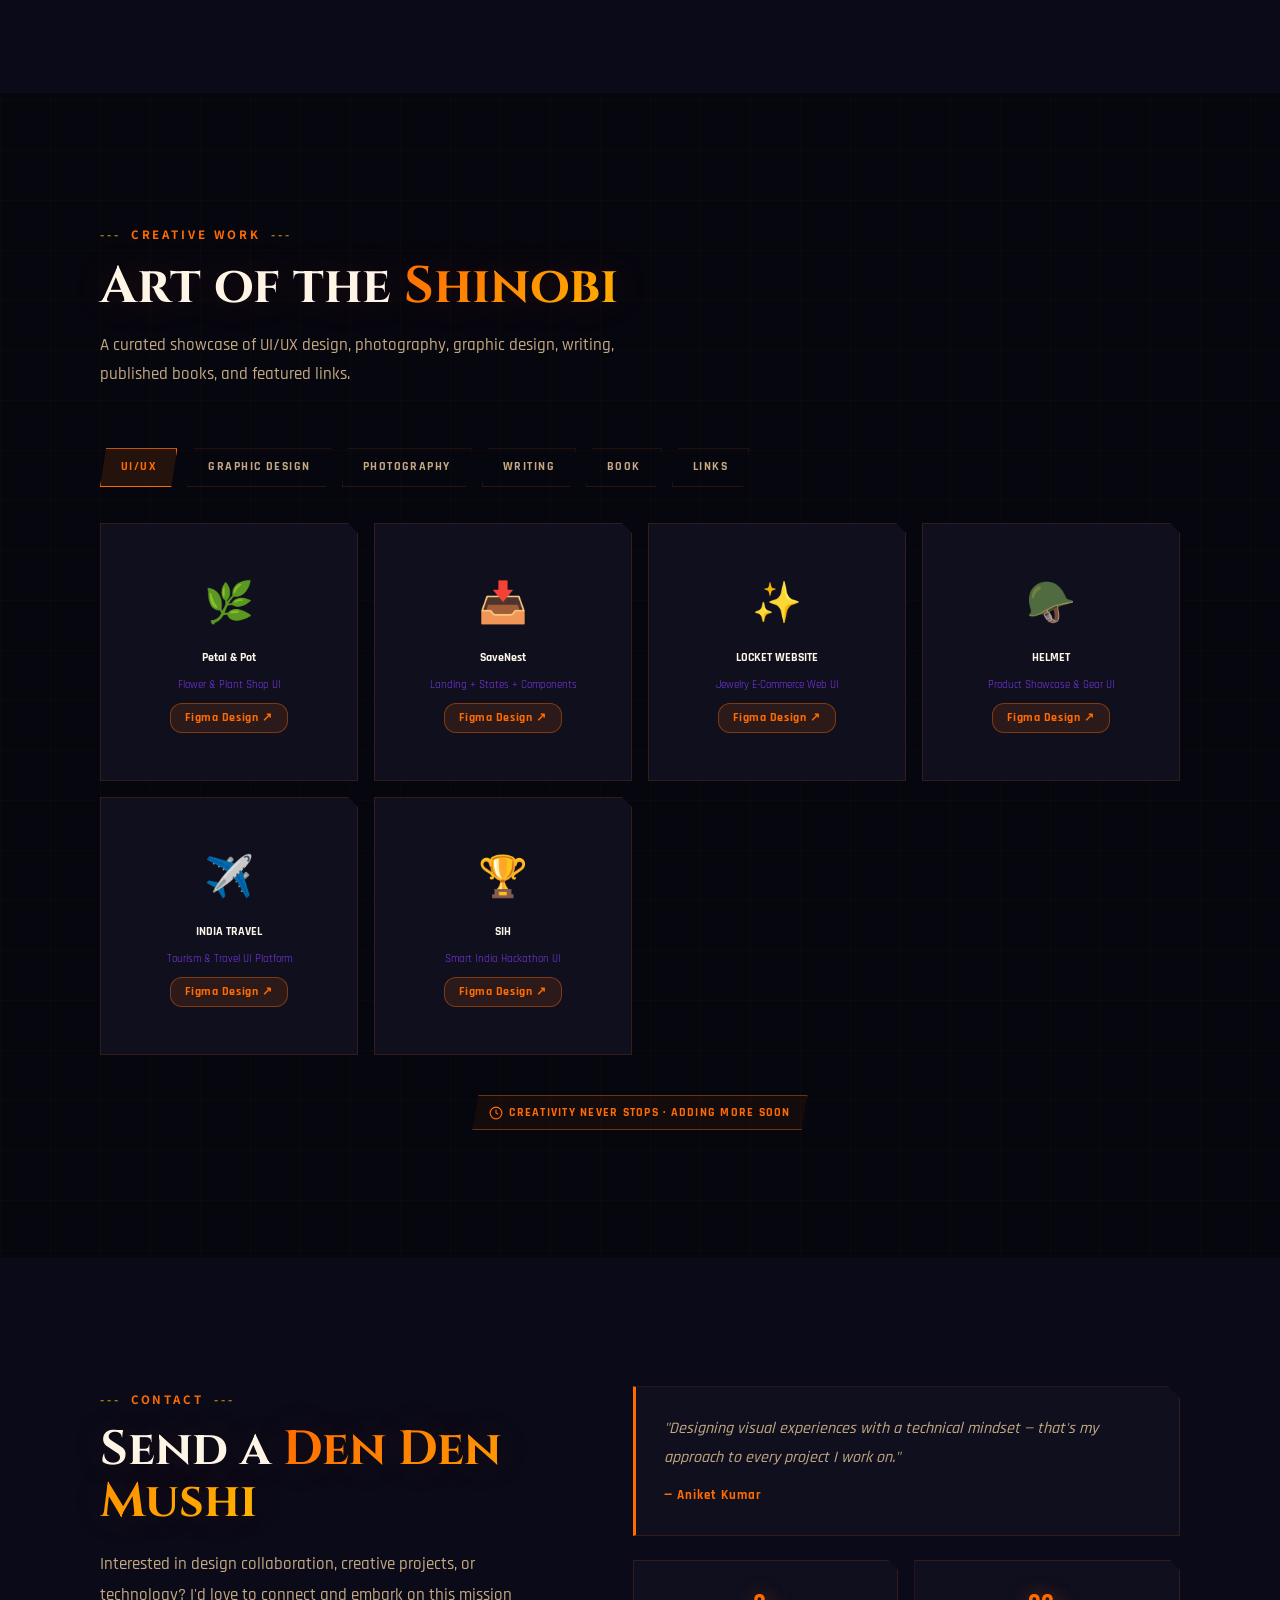
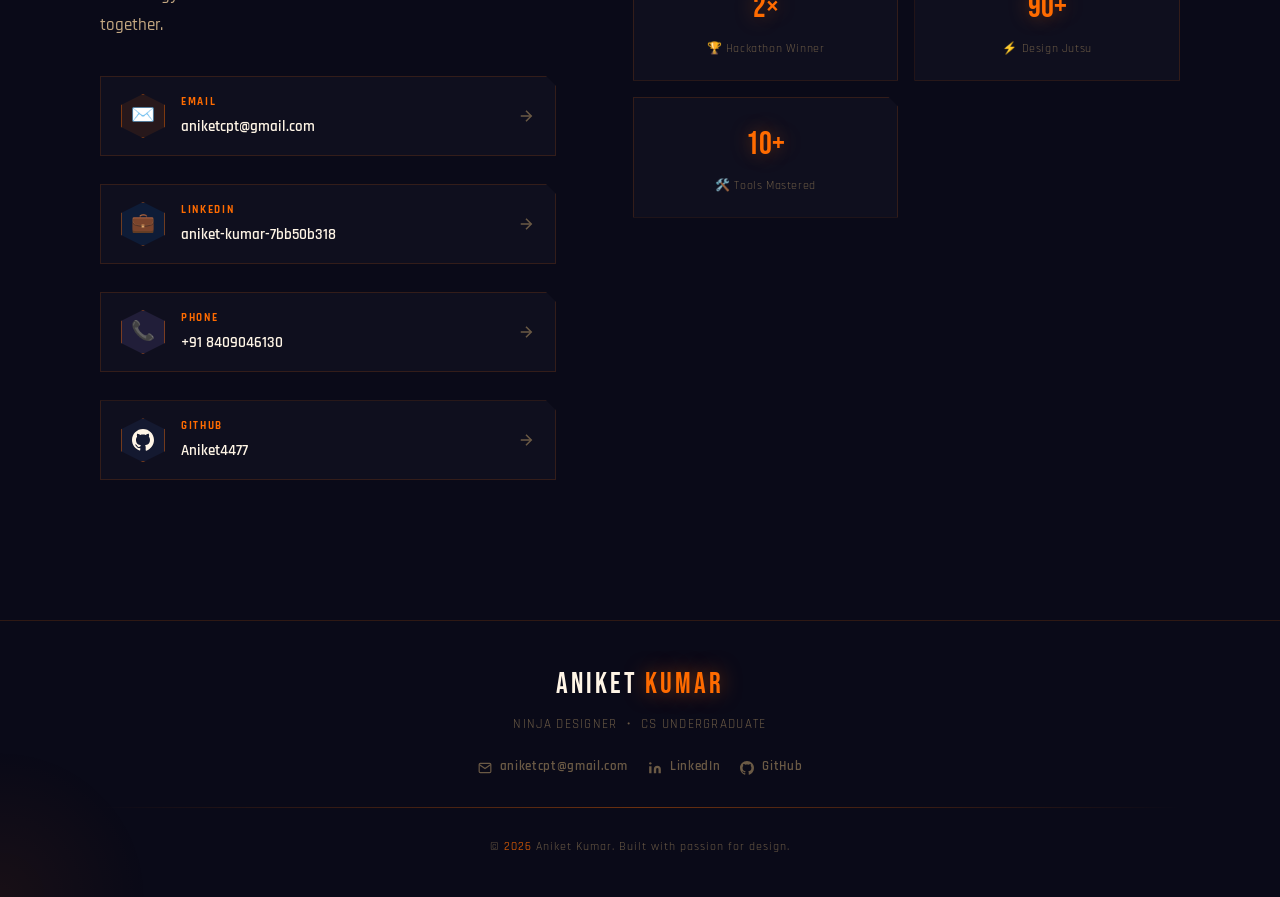
==== commit 864cb344: "Add certificate-style large reading popup for writings with half-left half-right multi-column suppor" ====
--- a/index.html
+++ b/index.html
@@ -1679,7 +1679,7 @@
             </p>
           </div>
           <div class="writing-card-footer">
-            <span class="writing-expand-indicator">Read full ▾</span>
+            <span class="writing-expand-indicator">Read full ↗</span>
             <span class="writing-card-author">— Aniket Kumar</span>
           </div>
         </div>
@@ -1719,7 +1719,7 @@
             </p>
           </div>
           <div class="writing-card-footer">
-            <span class="writing-expand-indicator">Read full ▾</span>
+            <span class="writing-expand-indicator">Read full ↗</span>
             <span class="writing-card-author">— Aniket Kumar</span>
           </div>
         </div>
@@ -1746,7 +1746,7 @@
             </p>
           </div>
           <div class="writing-card-footer">
-            <span class="writing-expand-indicator">Read full ▾</span>
+            <span class="writing-expand-indicator">Read full ↗</span>
             <span class="writing-card-author">— Aniket Kumar</span>
           </div>
         </div>
@@ -1766,7 +1766,7 @@
             </p>
           </div>
           <div class="writing-card-footer">
-            <span class="writing-expand-indicator">Read full ▾</span>
+            <span class="writing-expand-indicator">Read full ↗</span>
             <span class="writing-card-author">— Aniket Kumar</span>
           </div>
         </div>
@@ -1806,7 +1806,7 @@
             </p>
           </div>
           <div class="writing-card-footer">
-            <span class="writing-expand-indicator">Read full ▾</span>
+            <span class="writing-expand-indicator">Read full ↗</span>
             <span class="writing-card-author">— Aniket Kumar</span>
           </div>
         </div>
@@ -1833,7 +1833,7 @@
             </p>
           </div>
           <div class="writing-card-footer">
-            <span class="writing-expand-indicator">Read full ▾</span>
+            <span class="writing-expand-indicator">Read full ↗</span>
             <span class="writing-card-author">— Aniket Kumar</span>
           </div>
         </div>
@@ -1863,7 +1863,7 @@
             </p>
           </div>
           <div class="writing-card-footer">
-            <span class="writing-expand-indicator">Read full ▾</span>
+            <span class="writing-expand-indicator">Read full ↗</span>
             <span class="writing-card-author">— Aniket Kumar</span>
           </div>
         </div>
@@ -1885,7 +1885,7 @@
             </p>
           </div>
           <div class="writing-card-footer">
-            <span class="writing-expand-indicator">Read full ▾</span>
+            <span class="writing-expand-indicator">Read full ↗</span>
             <span class="writing-card-author">— Aniket Kumar</span>
           </div>
         </div>
@@ -1907,7 +1907,7 @@
             </p>
           </div>
           <div class="writing-card-footer">
-            <span class="writing-expand-indicator">Read full ▾</span>
+            <span class="writing-expand-indicator">Read full ↗</span>
             <span class="writing-card-author">— Aniket Kumar</span>
           </div>
         </div>
@@ -1925,7 +1925,7 @@
             </p>
           </div>
           <div class="writing-card-footer">
-            <span class="writing-expand-indicator">Read full ▾</span>
+            <span class="writing-expand-indicator">Read full ↗</span>
             <span class="writing-card-author">— Aniket Kumar</span>
           </div>
         </div>
@@ -2216,6 +2216,25 @@
     </div>
   </div>
 
+  <!-- ============================================================
+     WRITING MODAL (Large Frame Reading Popup)
+     ============================================================ -->
+  <div id="writing-modal" role="dialog" aria-modal="true" aria-label="Writing Preview">
+    <div class="writing-modal-frame">
+      <button id="writing-modal-close" class="writing-modal-close" aria-label="Close writing preview">&times;</button>
+      <div class="writing-modal-header">
+        <span class="writing-modal-badge" id="writing-modal-badge">✍️ My writing</span>
+        <span class="writing-modal-quote">❝</span>
+      </div>
+      <div class="writing-modal-body" id="writing-modal-body">
+        <!-- Content injected dynamically -->
+      </div>
+      <div class="writing-modal-footer">
+        <span class="writing-modal-author">— ANIKET KUMAR</span>
+      </div>
+    </div>
+  </div>
+
 
   <script>
     // Footer year
--- a/style.css
+++ b/style.css
@@ -921,6 +921,167 @@
   text-shadow: 0 0 10px rgba(255, 107, 0, 0.4);
 }
 
+/* ── Writing Modal (Large Frame Popup with Multi-column Support) ── */
+#writing-modal {
+  position: fixed;
+  inset: 0;
+  background: rgba(4, 4, 10, 0.92);
+  backdrop-filter: blur(12px);
+  -webkit-backdrop-filter: blur(12px);
+  z-index: 9500;
+  display: flex;
+  align-items: center;
+  justify-content: center;
+  padding: 24px;
+  opacity: 0;
+  pointer-events: none;
+  transition: opacity var(--dur-mid) ease;
+}
+
+#writing-modal.open {
+  opacity: 1;
+  pointer-events: all;
+}
+
+.writing-modal-frame {
+  position: relative;
+  width: 100%;
+  max-width: 820px;
+  max-height: 88vh;
+  background: linear-gradient(145deg, rgba(22, 16, 32, 0.98), rgba(8, 7, 16, 0.99));
+  border: 1.5px solid var(--chakra-orange);
+  box-shadow: 0 0 50px rgba(255, 107, 0, 0.25), 0 20px 60px rgba(0, 0, 0, 0.85);
+  clip-path: polygon(0 0, calc(100% - 16px) 0, 100% 16px, 100% 100%, 0 100%);
+  padding: 36px 36px 28px 36px;
+  display: flex;
+  flex-direction: column;
+  justify-content: space-between;
+  transform: scale(0.95) translateY(10px);
+  transition: transform var(--dur-mid) var(--ease-spring);
+  overflow: hidden;
+}
+
+#writing-modal.open .writing-modal-frame {
+  transform: scale(1) translateY(0);
+}
+
+.writing-modal-close {
+  position: absolute;
+  top: 14px;
+  right: 18px;
+  font-size: 1.6rem;
+  line-height: 1;
+  color: var(--text-secondary);
+  background: transparent;
+  border: none;
+  cursor: pointer;
+  width: 38px;
+  height: 38px;
+  display: flex;
+  align-items: center;
+  justify-content: center;
+  transition: color var(--dur-fast), transform var(--dur-fast);
+  z-index: 2;
+}
+
+.writing-modal-close:hover {
+  color: var(--chakra-orange);
+  transform: rotate(90deg) scale(1.1);
+}
+
+.writing-modal-header {
+  display: flex;
+  align-items: center;
+  justify-content: space-between;
+  border-bottom: 1px solid rgba(255, 107, 0, 0.25);
+  padding-bottom: 12px;
+  margin-bottom: 20px;
+  padding-right: 36px;
+  flex-shrink: 0;
+}
+
+.writing-modal-badge {
+  font-family: 'Kalam', cursive, var(--font-sub);
+  font-size: 1.15rem;
+  font-weight: 700;
+  color: var(--chakra-orange);
+  letter-spacing: 0.06em;
+}
+
+.writing-modal-quote {
+  font-size: 2rem;
+  line-height: 1;
+  color: rgba(255, 107, 0, 0.6);
+  font-family: Georgia, serif;
+}
+
+.writing-modal-body {
+  flex: 1;
+  overflow-y: auto;
+  padding: 10px 14px 14px 4px;
+  font-family: 'Kalam', 'Lora', Georgia, cursive, serif;
+  font-size: 1.15rem;
+  line-height: 1.8;
+  color: #f7f7fc;
+  letter-spacing: 0.02em;
+}
+
+.writing-modal-body::-webkit-scrollbar {
+  width: 6px;
+}
+.writing-modal-body::-webkit-scrollbar-thumb {
+  background: rgba(255, 107, 0, 0.4);
+  border-radius: 3px;
+}
+
+/* Two-column layout when poem is long: "half left side half right side" */
+.writing-modal-body.multi-column {
+  columns: 2 320px;
+  column-gap: 40px;
+  column-rule: 1px solid rgba(255, 107, 0, 0.18);
+}
+
+.writing-modal-body .poem-verse {
+  margin: 0 0 16px 0;
+  color: #ffffff;
+  text-shadow: 0 1px 4px rgba(0, 0, 0, 0.95);
+  break-inside: avoid;
+}
+
+.writing-modal-footer {
+  display: flex;
+  align-items: center;
+  justify-content: flex-end;
+  border-top: 1px solid rgba(255, 255, 255, 0.1);
+  padding-top: 14px;
+  margin-top: 16px;
+  flex-shrink: 0;
+}
+
+.writing-modal-author {
+  color: var(--chakra-orange);
+  font-family: var(--font-sub);
+  font-size: 0.88rem;
+  font-weight: 700;
+  letter-spacing: 0.1em;
+  text-transform: uppercase;
+  text-shadow: 0 0 10px rgba(255, 107, 0, 0.4);
+}
+
+@media (max-width: 640px) {
+  .writing-modal-frame {
+    padding: 24px 20px 20px 20px;
+    max-height: 92vh;
+  }
+  .writing-modal-body {
+    font-size: 1.02rem;
+    line-height: 1.7;
+  }
+  .writing-modal-body.multi-column {
+    columns: 1;
+  }
+}
+
 /* Anime contact stat grid */
 .contact-stat-grid {
   display: grid;
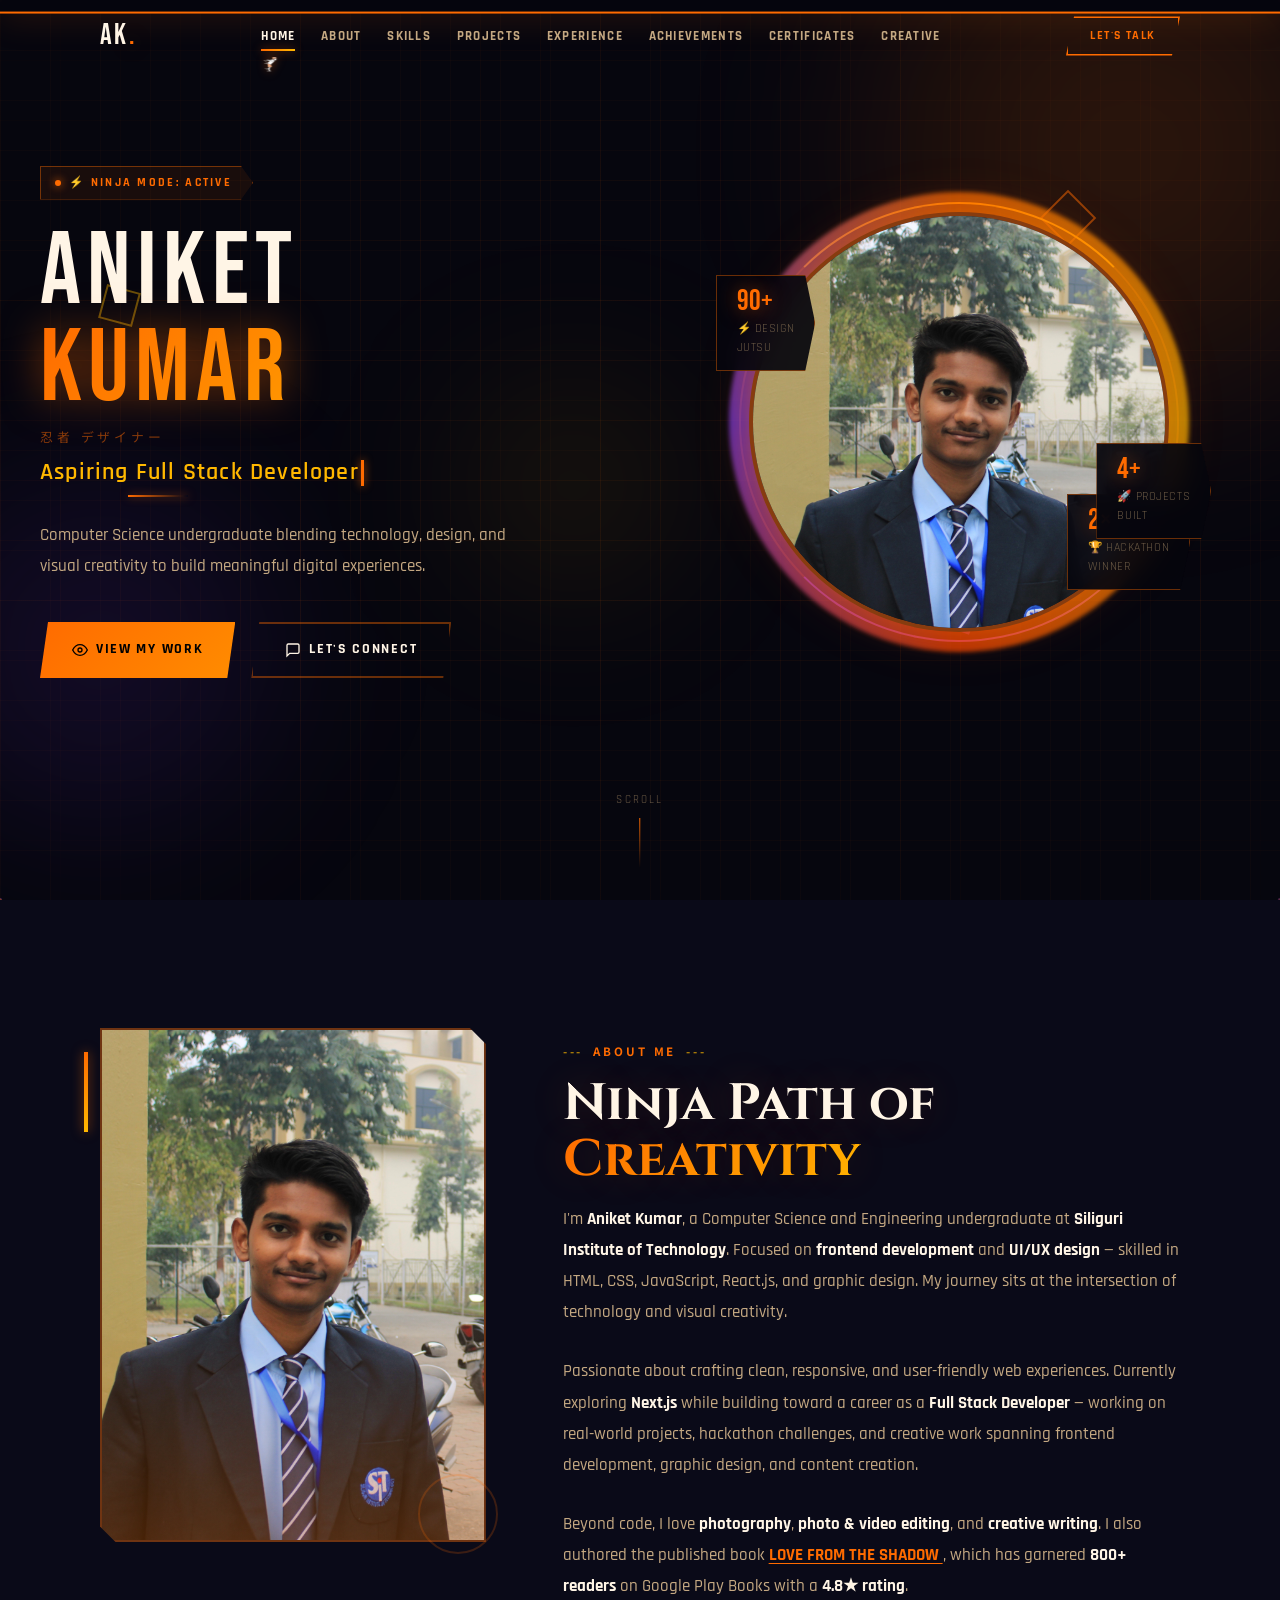
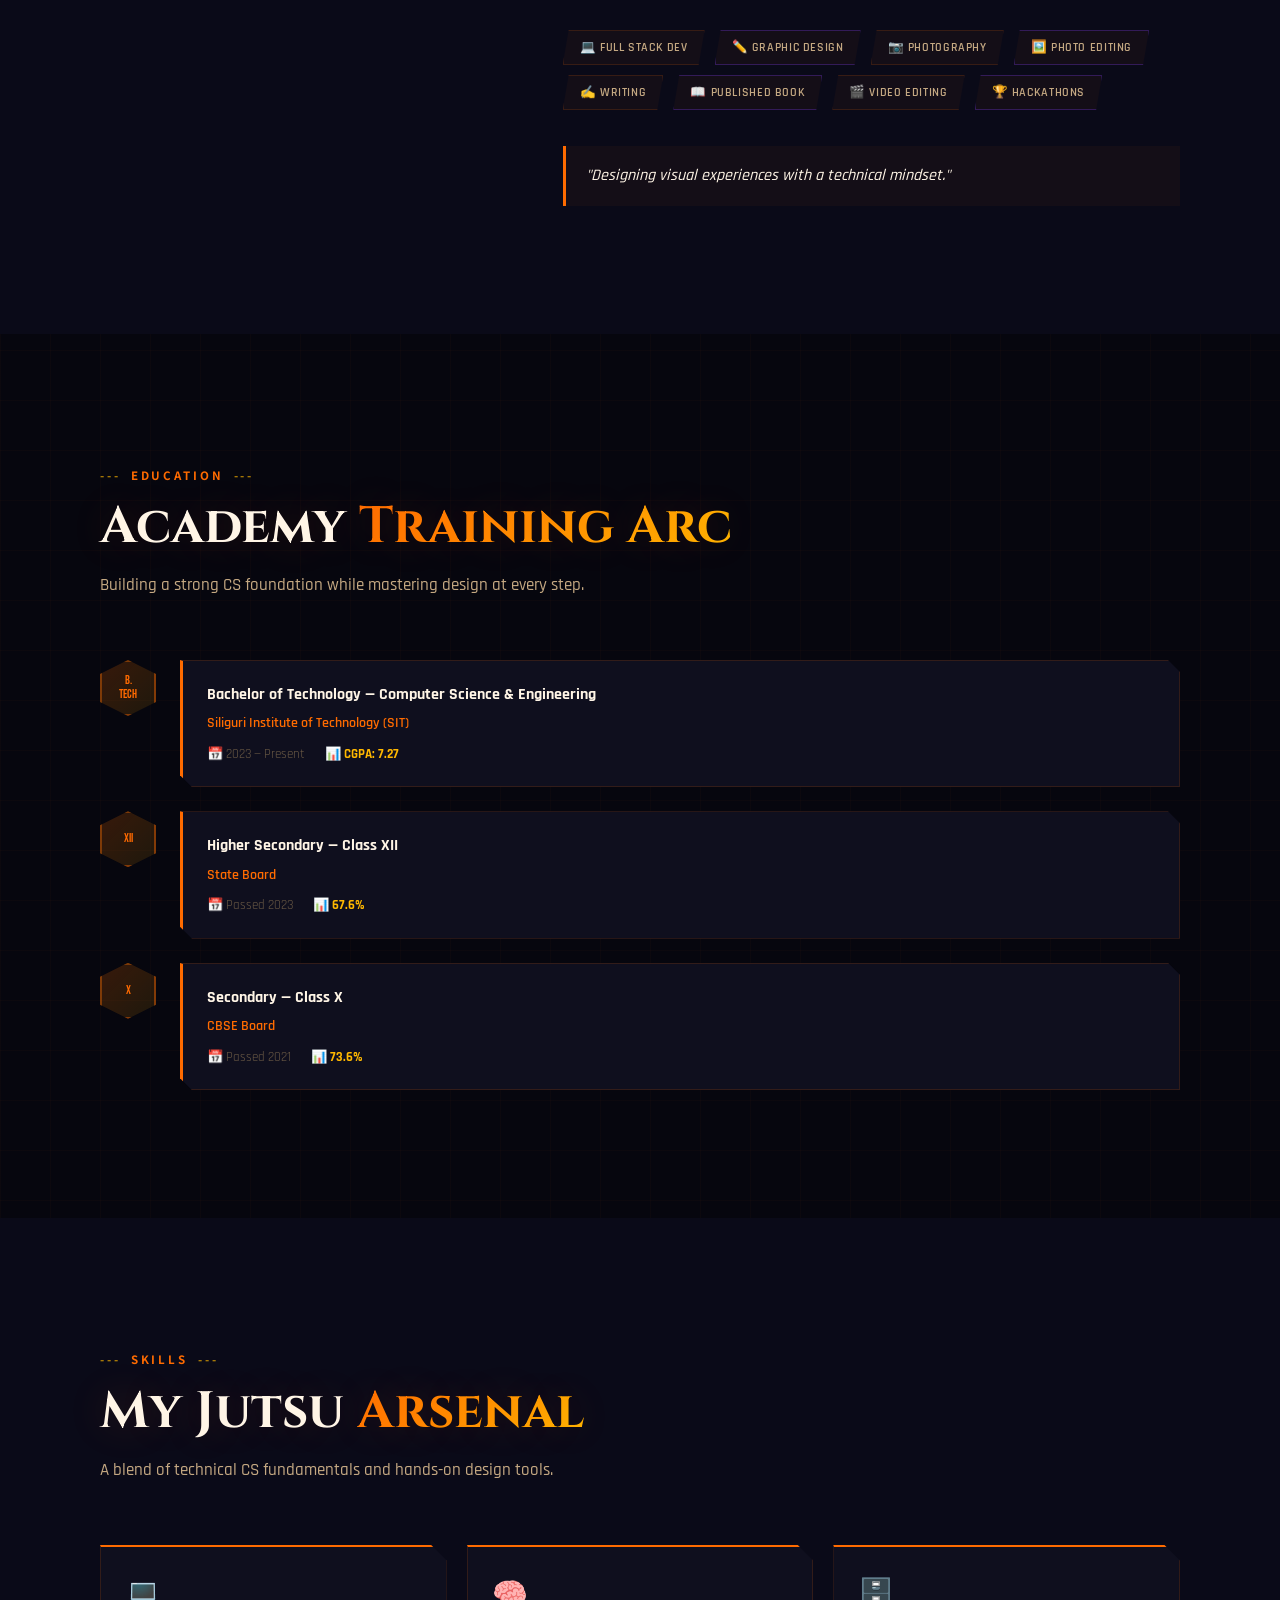
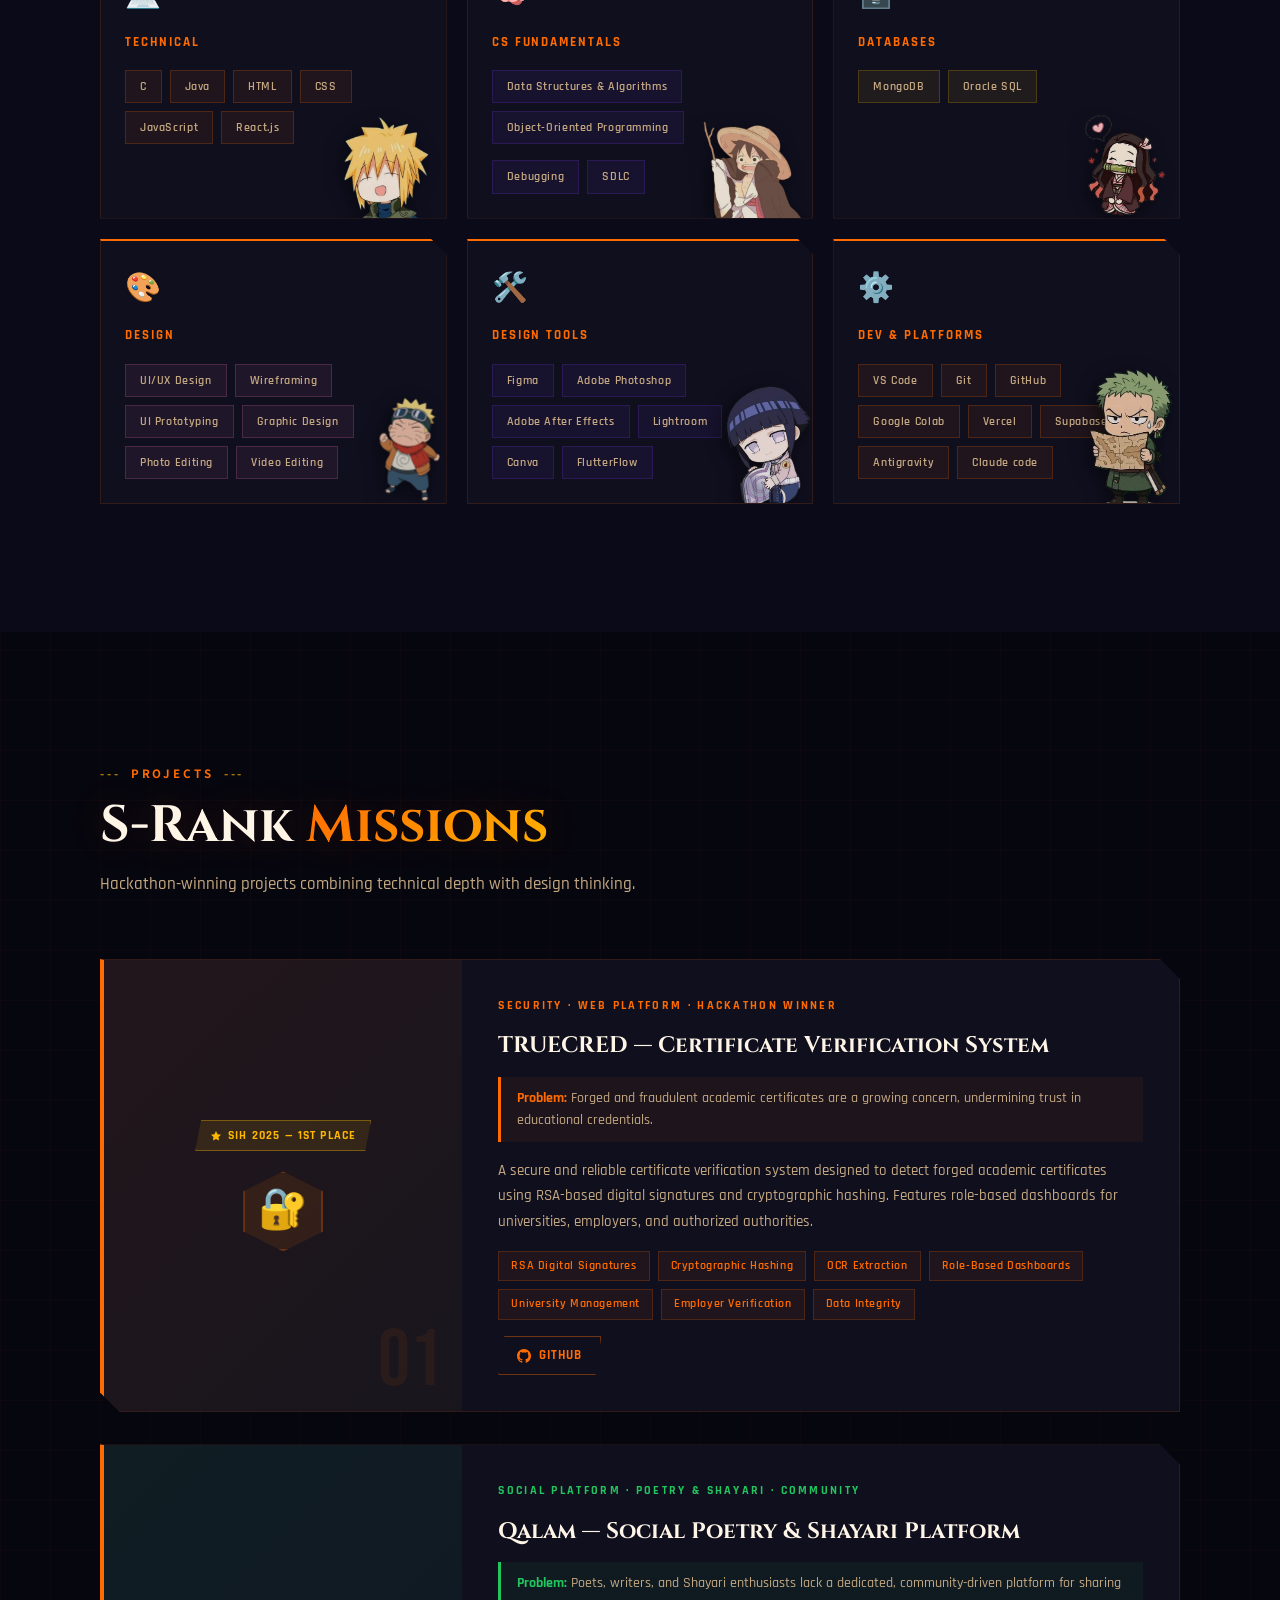
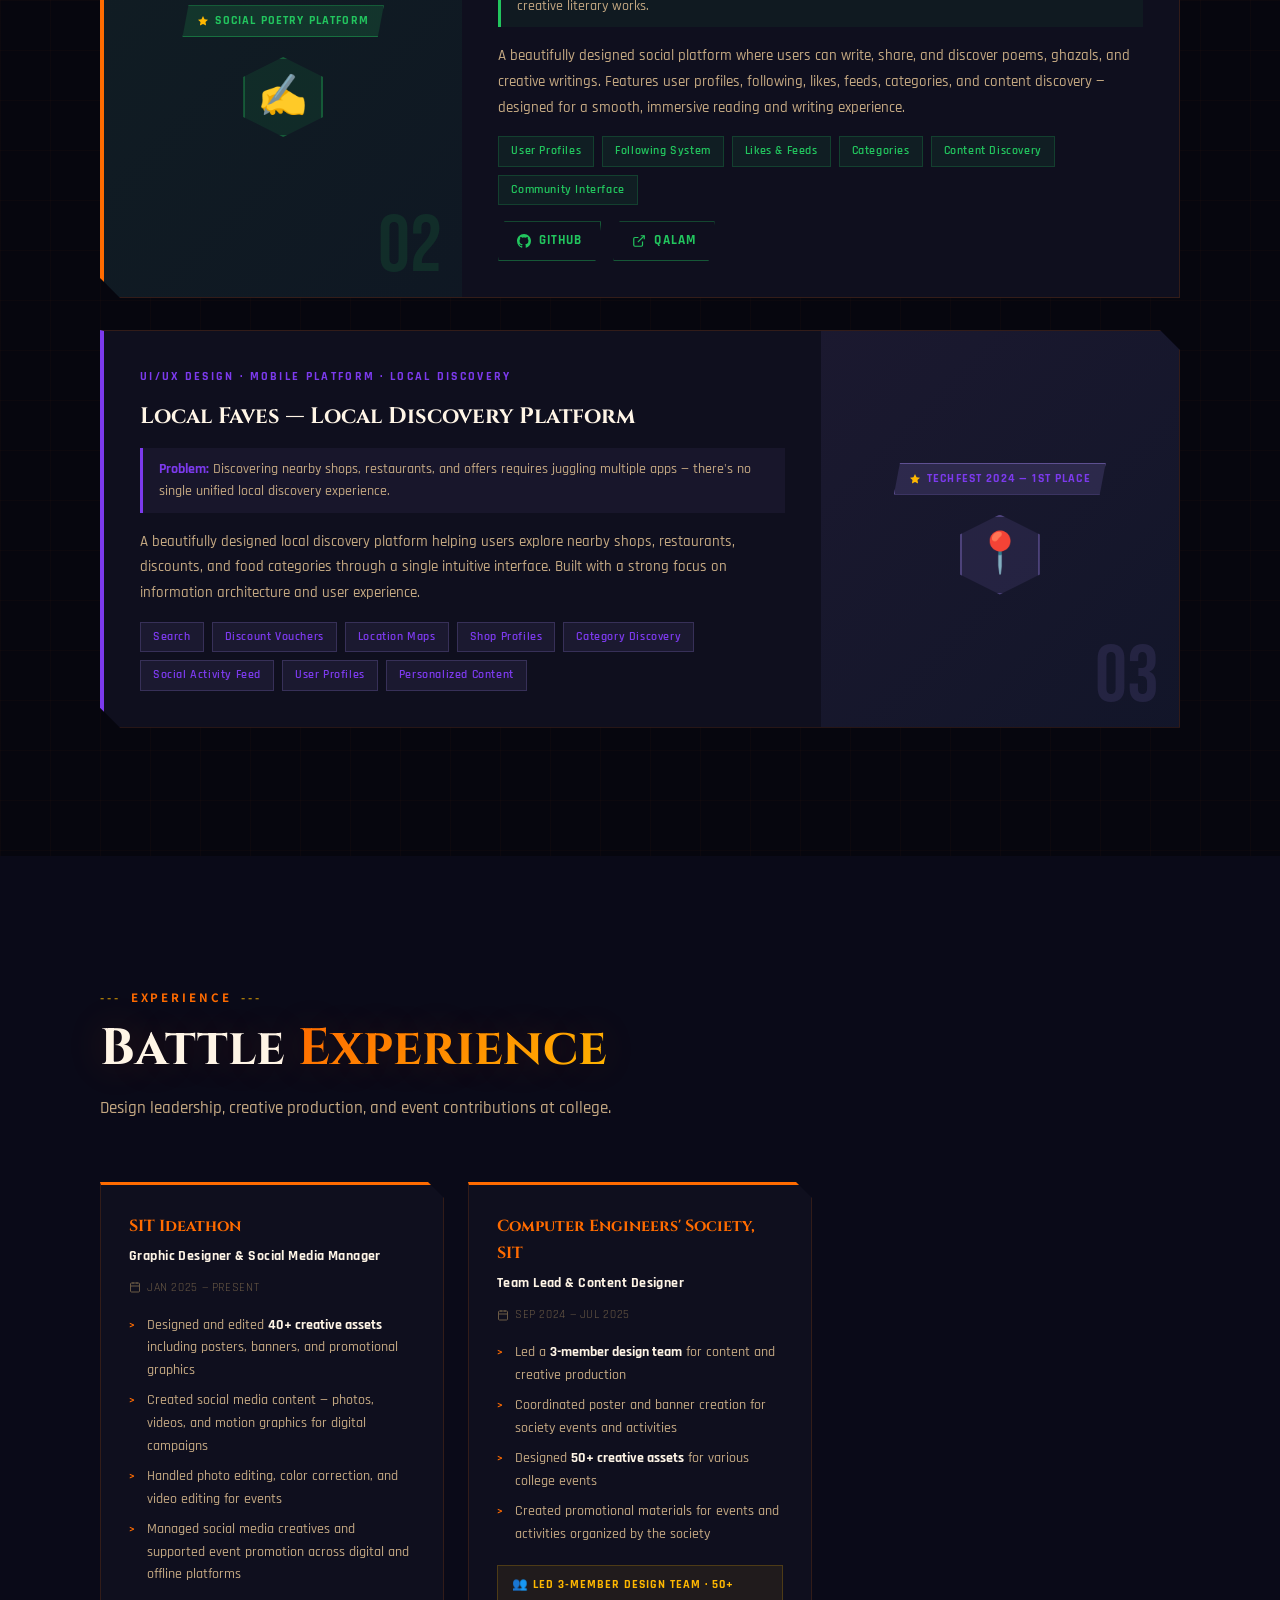
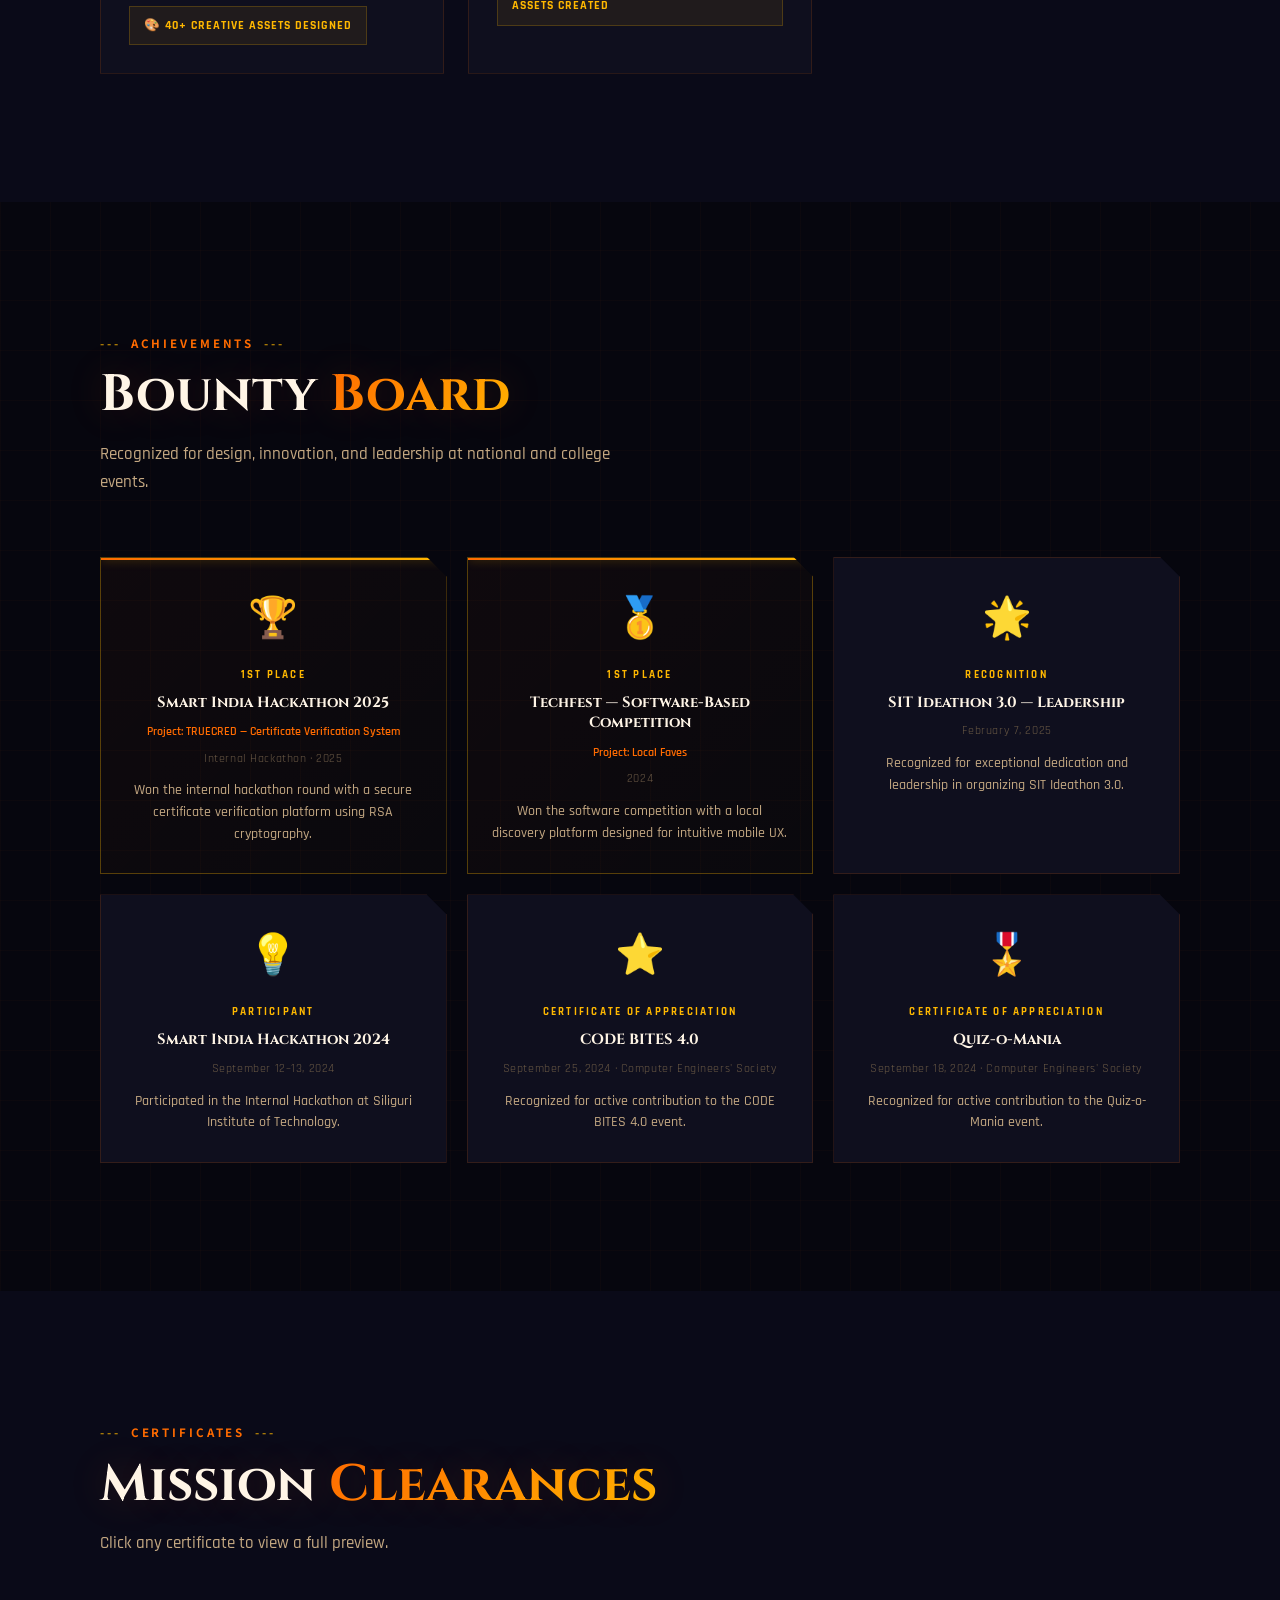
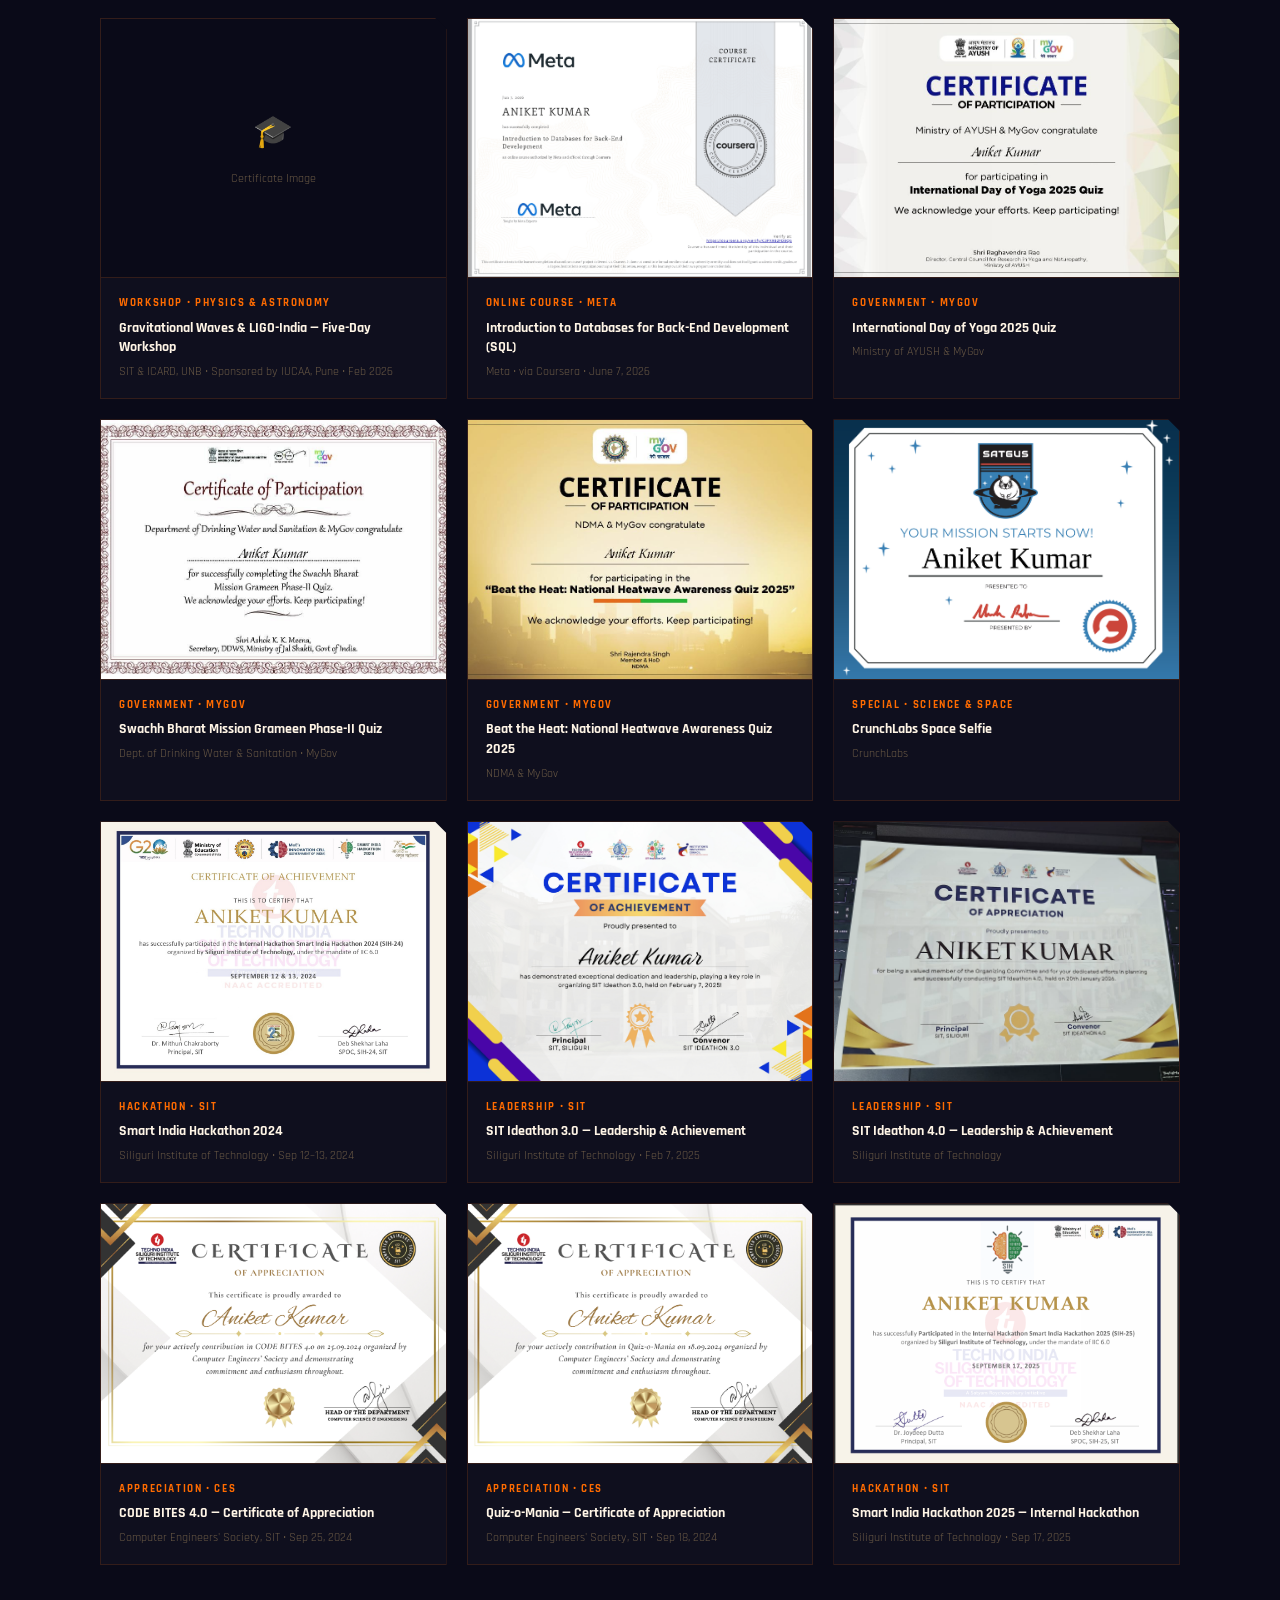
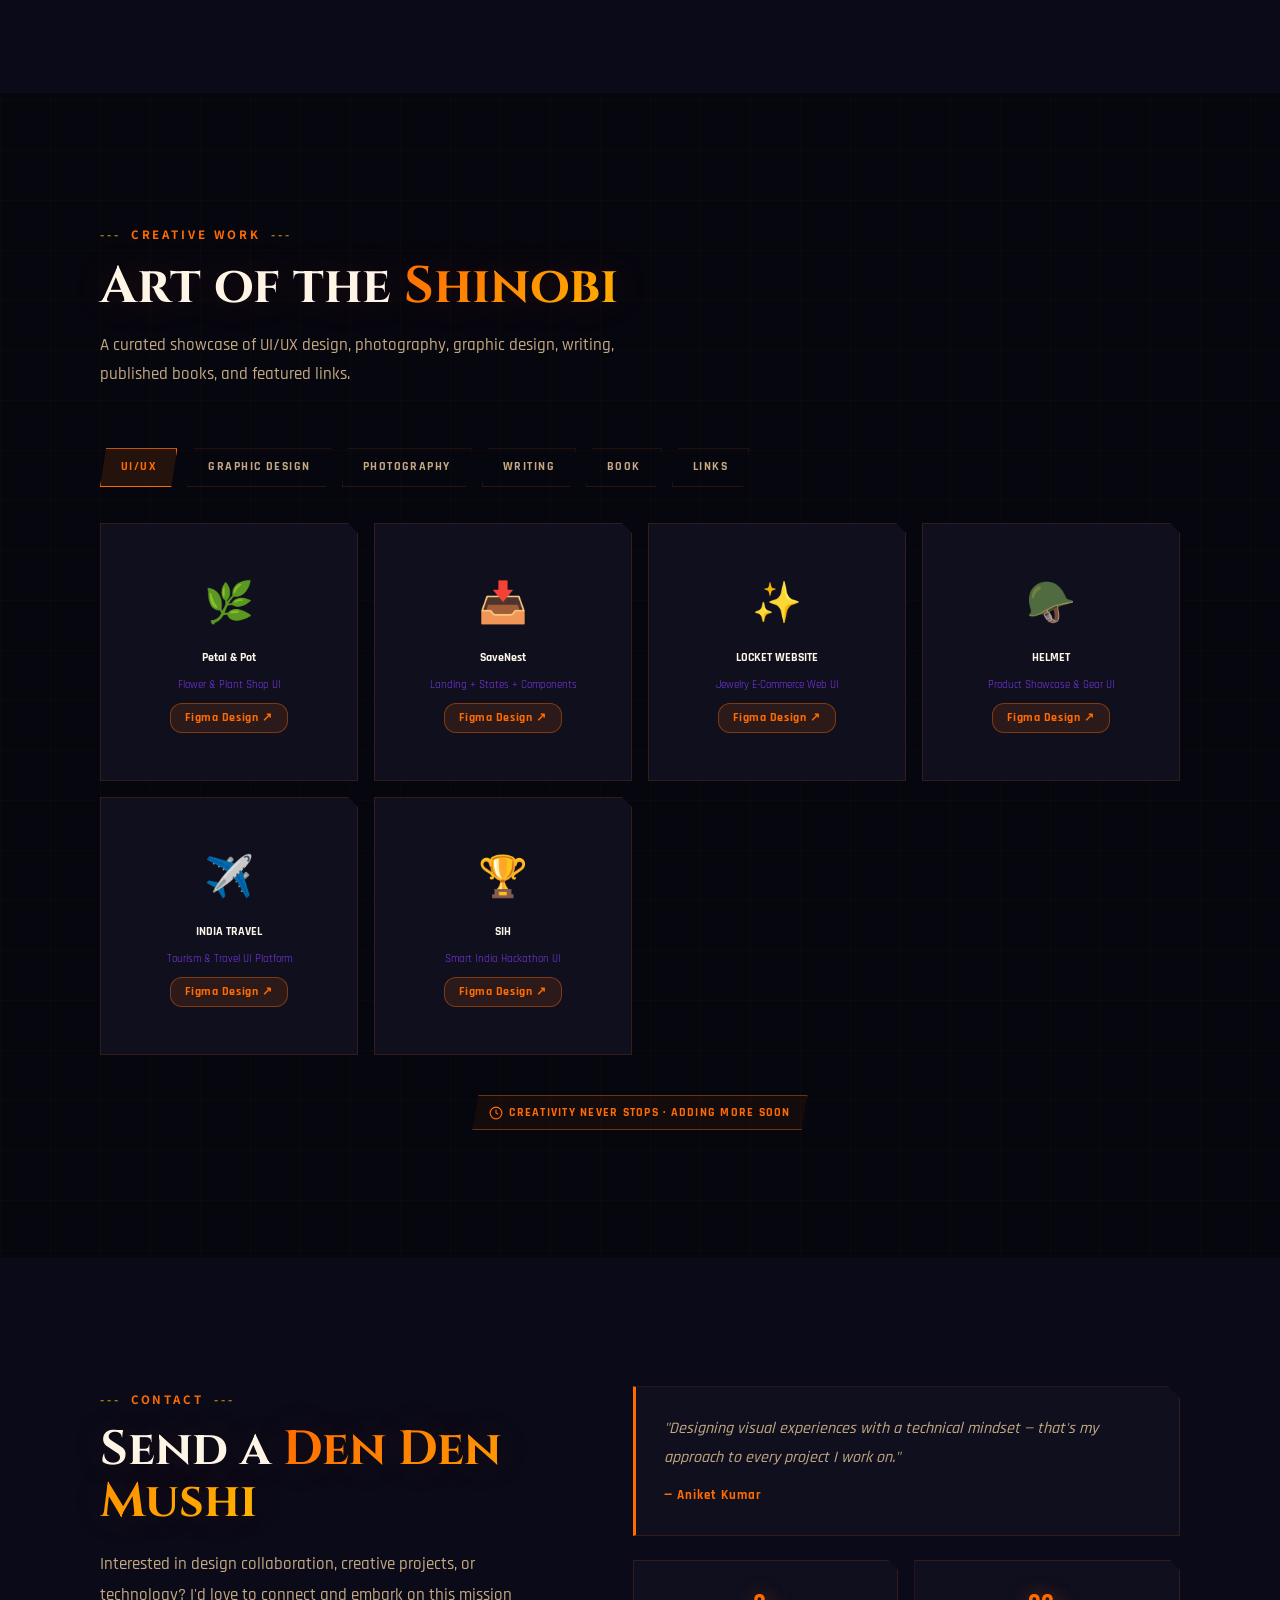
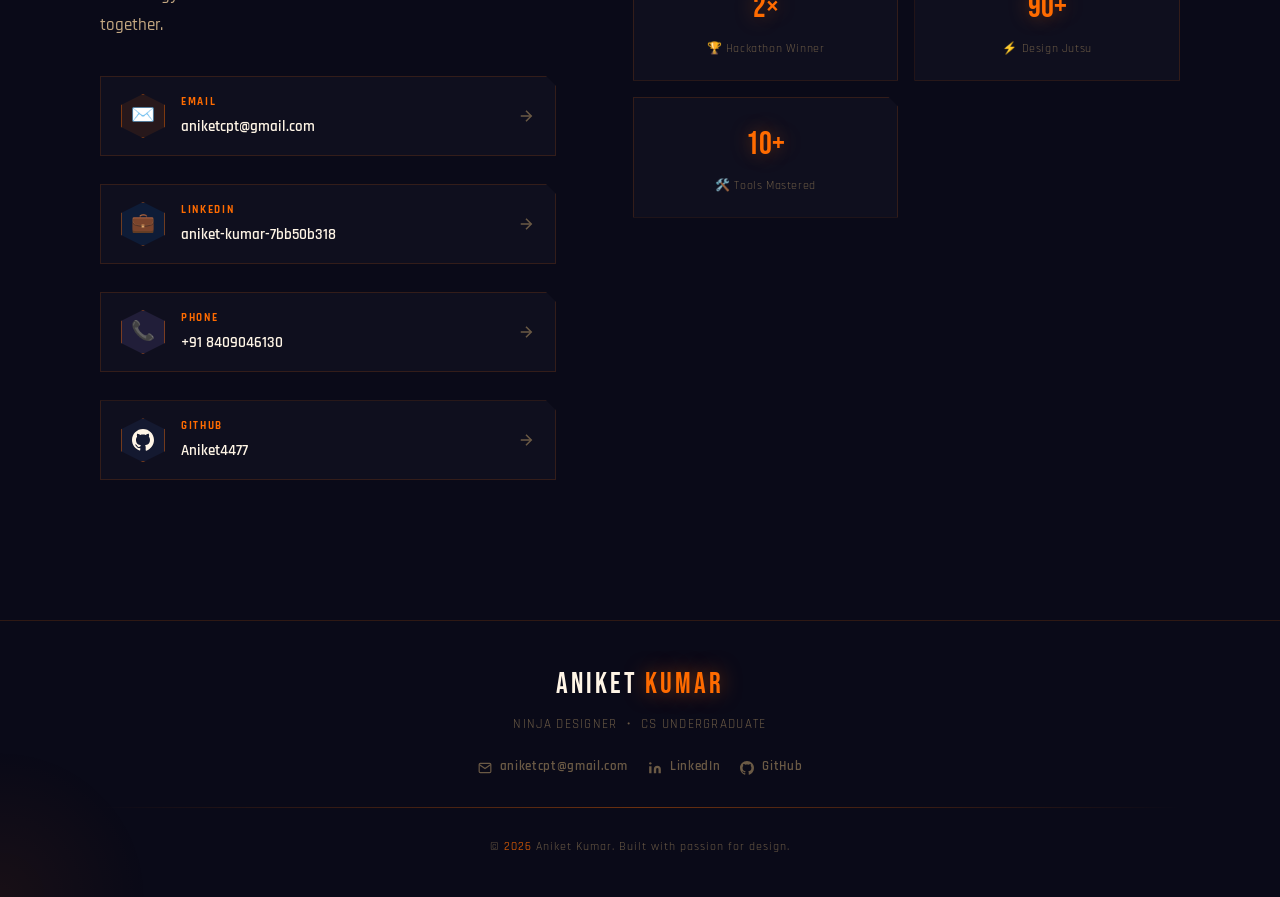
==== commit 23b2ab1c: "feat: add 4+ Projects floating badge to hero section" ====
--- a/index.html
+++ b/index.html
@@ -166,6 +166,10 @@
           <div class="hero-stat hero-stat-2" aria-label="50+ design assets created">
             <div class="hero-stat-num">90+</div>
             <div class="hero-stat-label">⚡ Design<br>Jutsu</div>
+          </div>
+          <div class="hero-stat hero-stat-3" aria-label="4 plus projects built">
+            <div class="hero-stat-num">4+</div>
+            <div class="hero-stat-label">🚀 Projects<br>Built</div>
           </div>
         </div>
       </div>
@@ -620,6 +624,7 @@
 
           </div>
         </article>
+
 
       </div>
     </div>
--- a/style.css
+++ b/style.css
@@ -202,6 +202,7 @@
 .hero-stat-label { font-size: 0.72rem; color: var(--text-muted); margin-top: 2px; letter-spacing: 0.05em; text-transform: uppercase; }
 .hero-stat-1 { bottom: 10%; right: -5%; animation-delay: -2s; }
 .hero-stat-2 { top: 15%; left: -8%; animation-delay: -4s; }
+.hero-stat-3 { top: 55%; right: -10%; animation-delay: 0s; }
 .hero-scroll { position: absolute; bottom: 32px; left: 50%; transform: translateX(-50%); display: flex; flex-direction: column; align-items: center; gap: 8px; font-family: var(--font-sub); font-size: 0.7rem; letter-spacing: 0.2em; text-transform: uppercase; color: var(--text-muted); }
 .hero-scroll-line { width: 1px; height: 50px; background: linear-gradient(to bottom, var(--chakra-orange), transparent); animation: scroll-line 2s ease-in-out infinite; }
 @keyframes scroll-line { 0%, 100% { transform: scaleY(1); opacity: 1; } 50% { transform: scaleY(0.5); opacity: 0.4; } }
@@ -1018,6 +1019,7 @@
 .writing-modal-body {
   flex: 1;
   overflow-y: auto;
+  overflow-x: hidden;
   padding: 10px 14px 14px 4px;
   font-family: 'Kalam', 'Lora', Georgia, cursive, serif;
   font-size: 1.15rem;
@@ -1034,18 +1036,53 @@
   border-radius: 3px;
 }
 
-/* Two-column layout when poem is long: "half left side half right side" */
-.writing-modal-body.multi-column {
-  columns: 2 320px;
-  column-gap: 40px;
-  column-rule: 1px solid rgba(255, 107, 0, 0.18);
+.writing-modal-cols {
+  display: block;
+  width: 100%;
+}
+
+.writing-modal-cols.has-two-columns {
+  display: grid;
+  grid-template-columns: 1fr auto 1fr;
+  column-gap: 36px;
+  align-items: start;
+}
+
+.writing-col-left,
+.writing-col-right {
+  display: flex;
+  flex-direction: column;
+  gap: 14px;
+}
+
+.writing-col-divider {
+  display: none;
+  width: 1px;
+  background: rgba(255, 107, 0, 0.22);
+  align-self: stretch;
+  min-height: 100%;
+}
+
+.writing-modal-cols.has-two-columns .writing-col-divider {
+  display: block;
 }
 
 .writing-modal-body .poem-verse {
-  margin: 0 0 16px 0;
+  margin: 0;
   color: #ffffff;
   text-shadow: 0 1px 4px rgba(0, 0, 0, 0.95);
-  break-inside: avoid;
+  line-height: 1.8;
+}
+
+@media (max-width: 680px) {
+  .writing-modal-cols.has-two-columns {
+    display: flex;
+    flex-direction: column;
+    gap: 16px;
+  }
+  .writing-col-divider {
+    display: none !important;
+  }
 }
 
 .writing-modal-footer {
